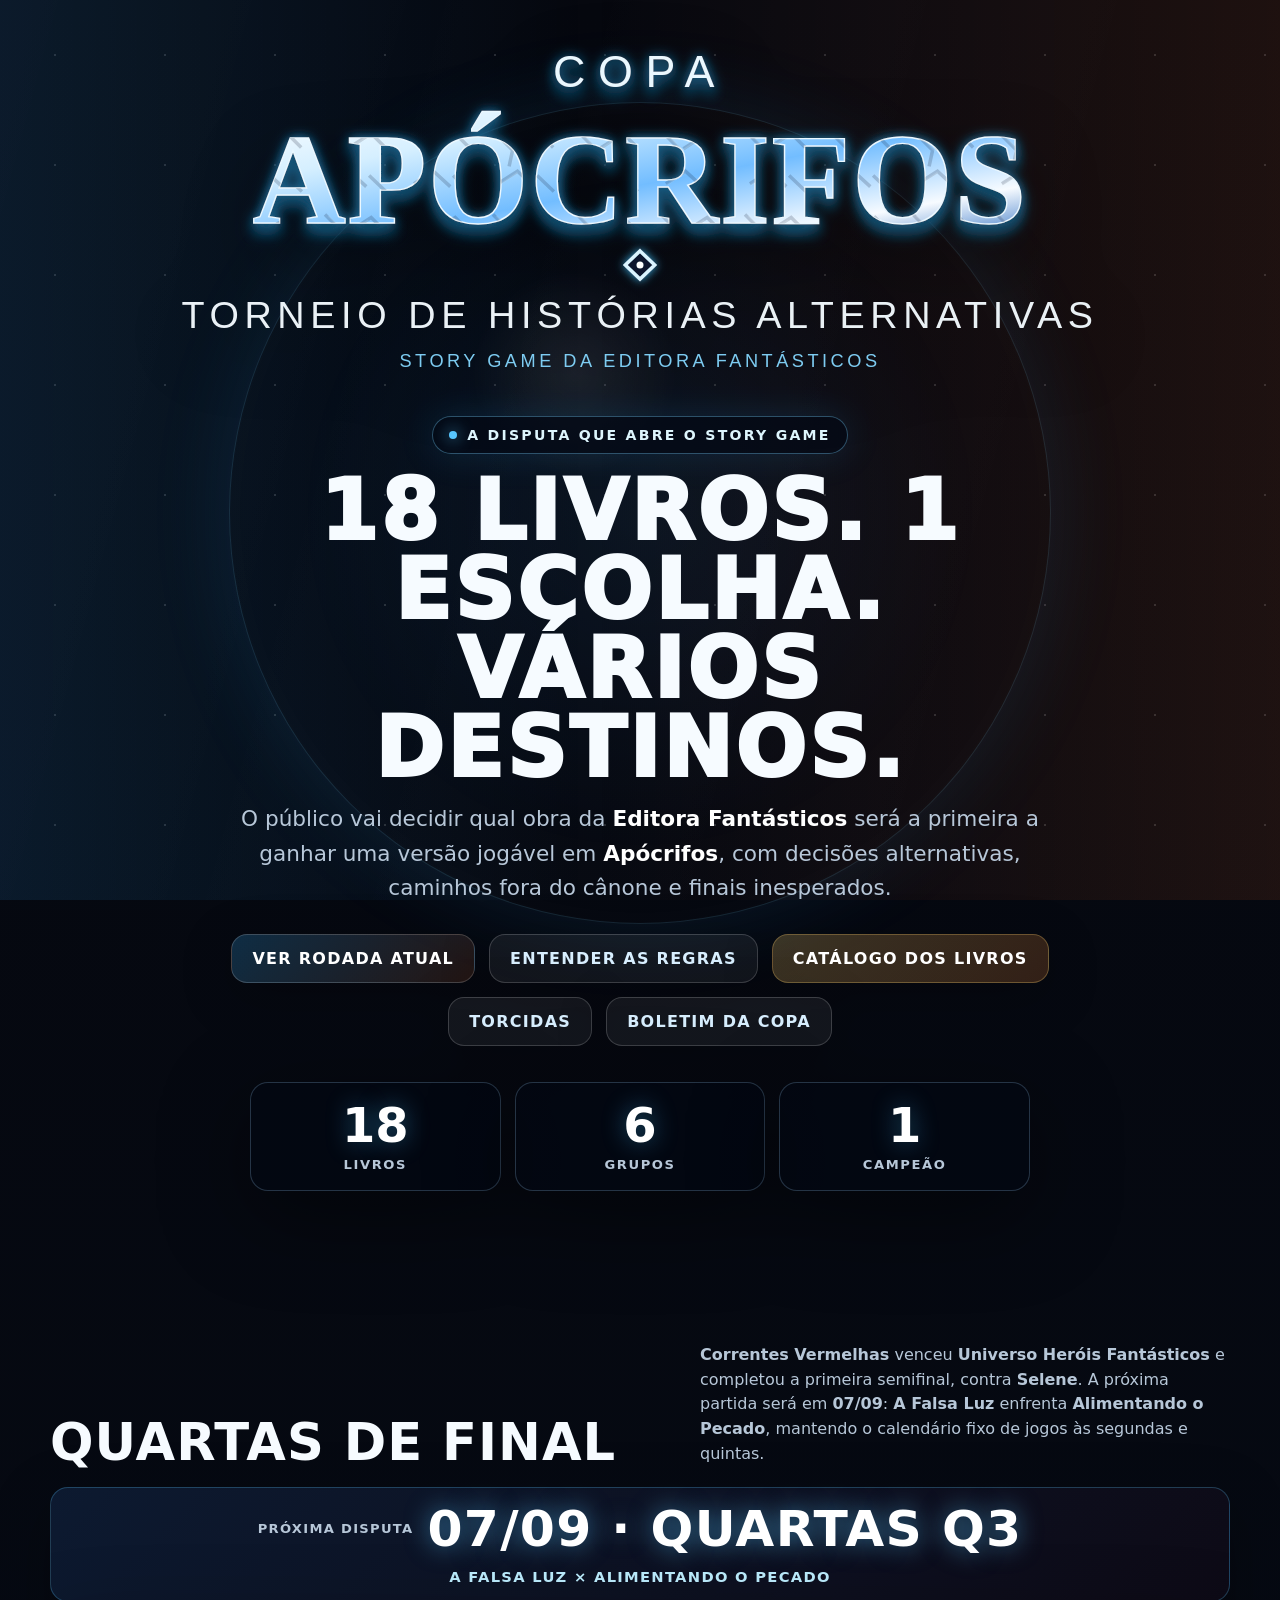
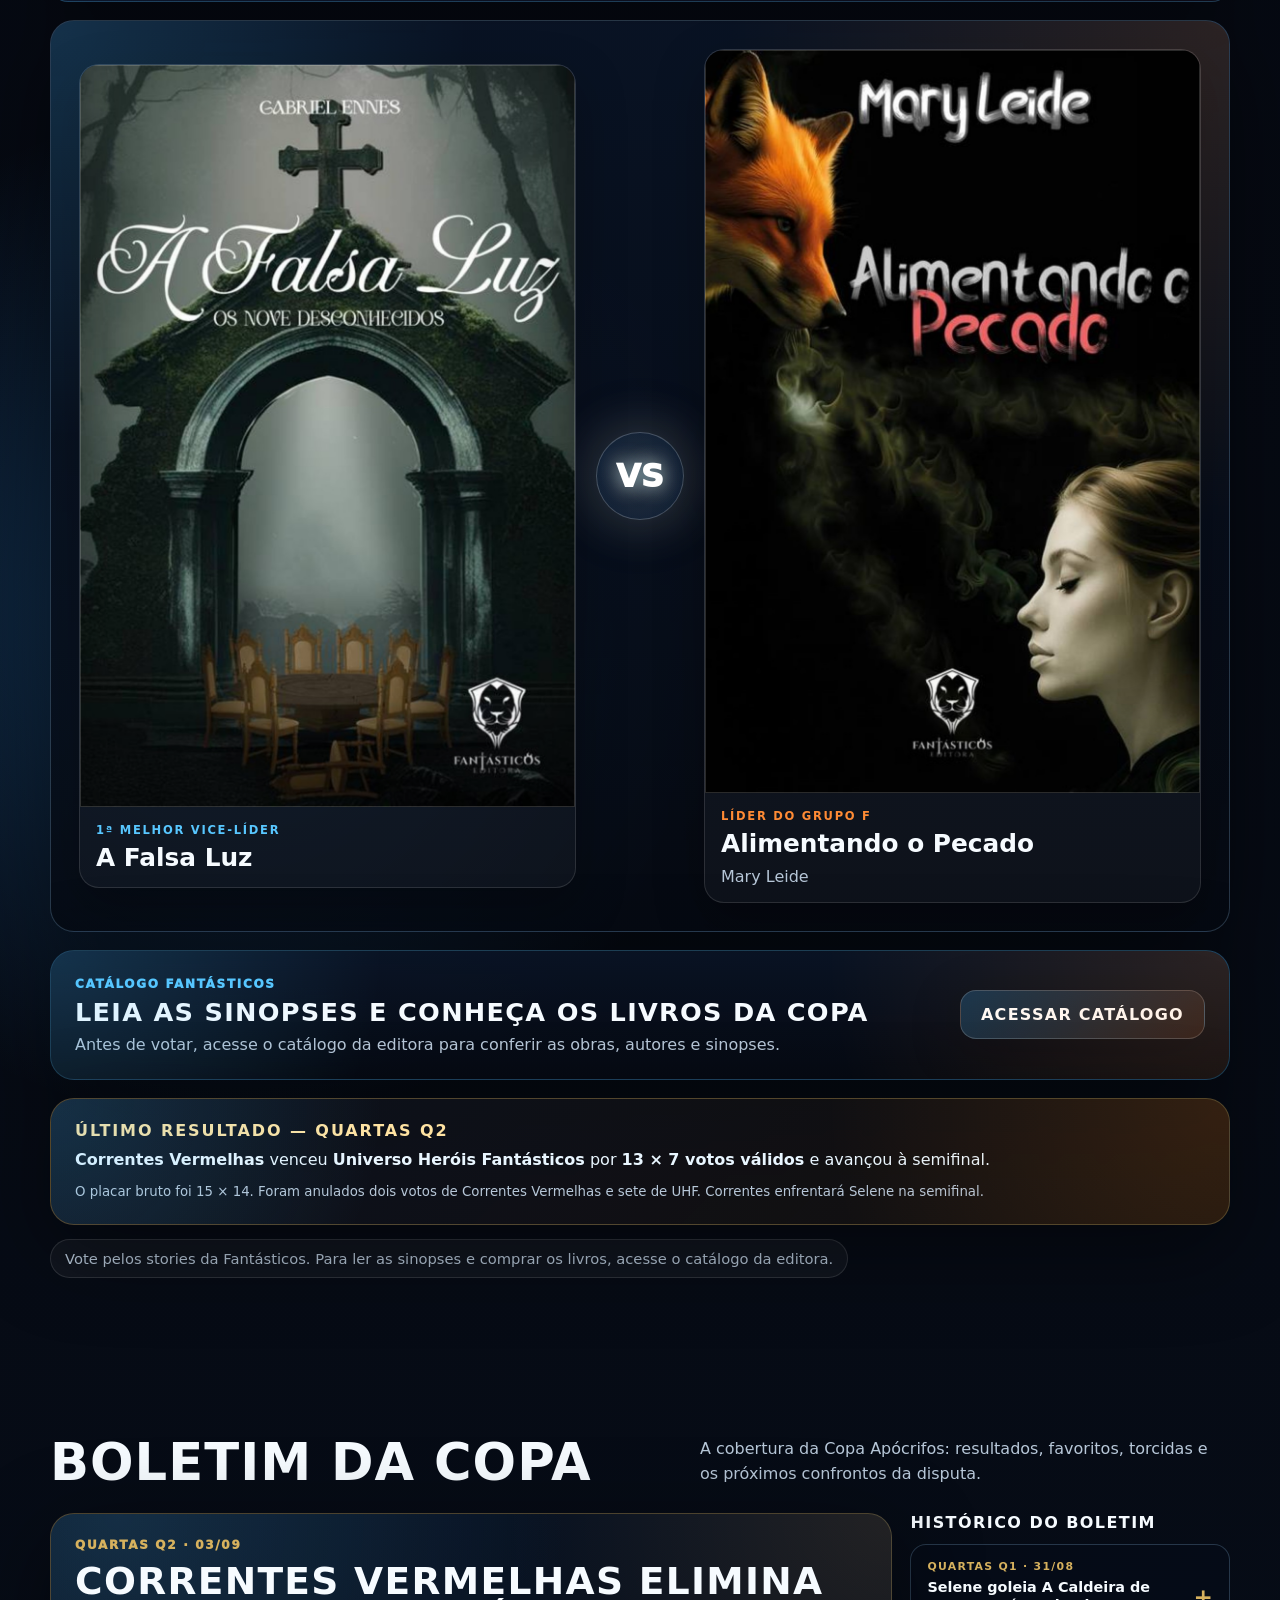
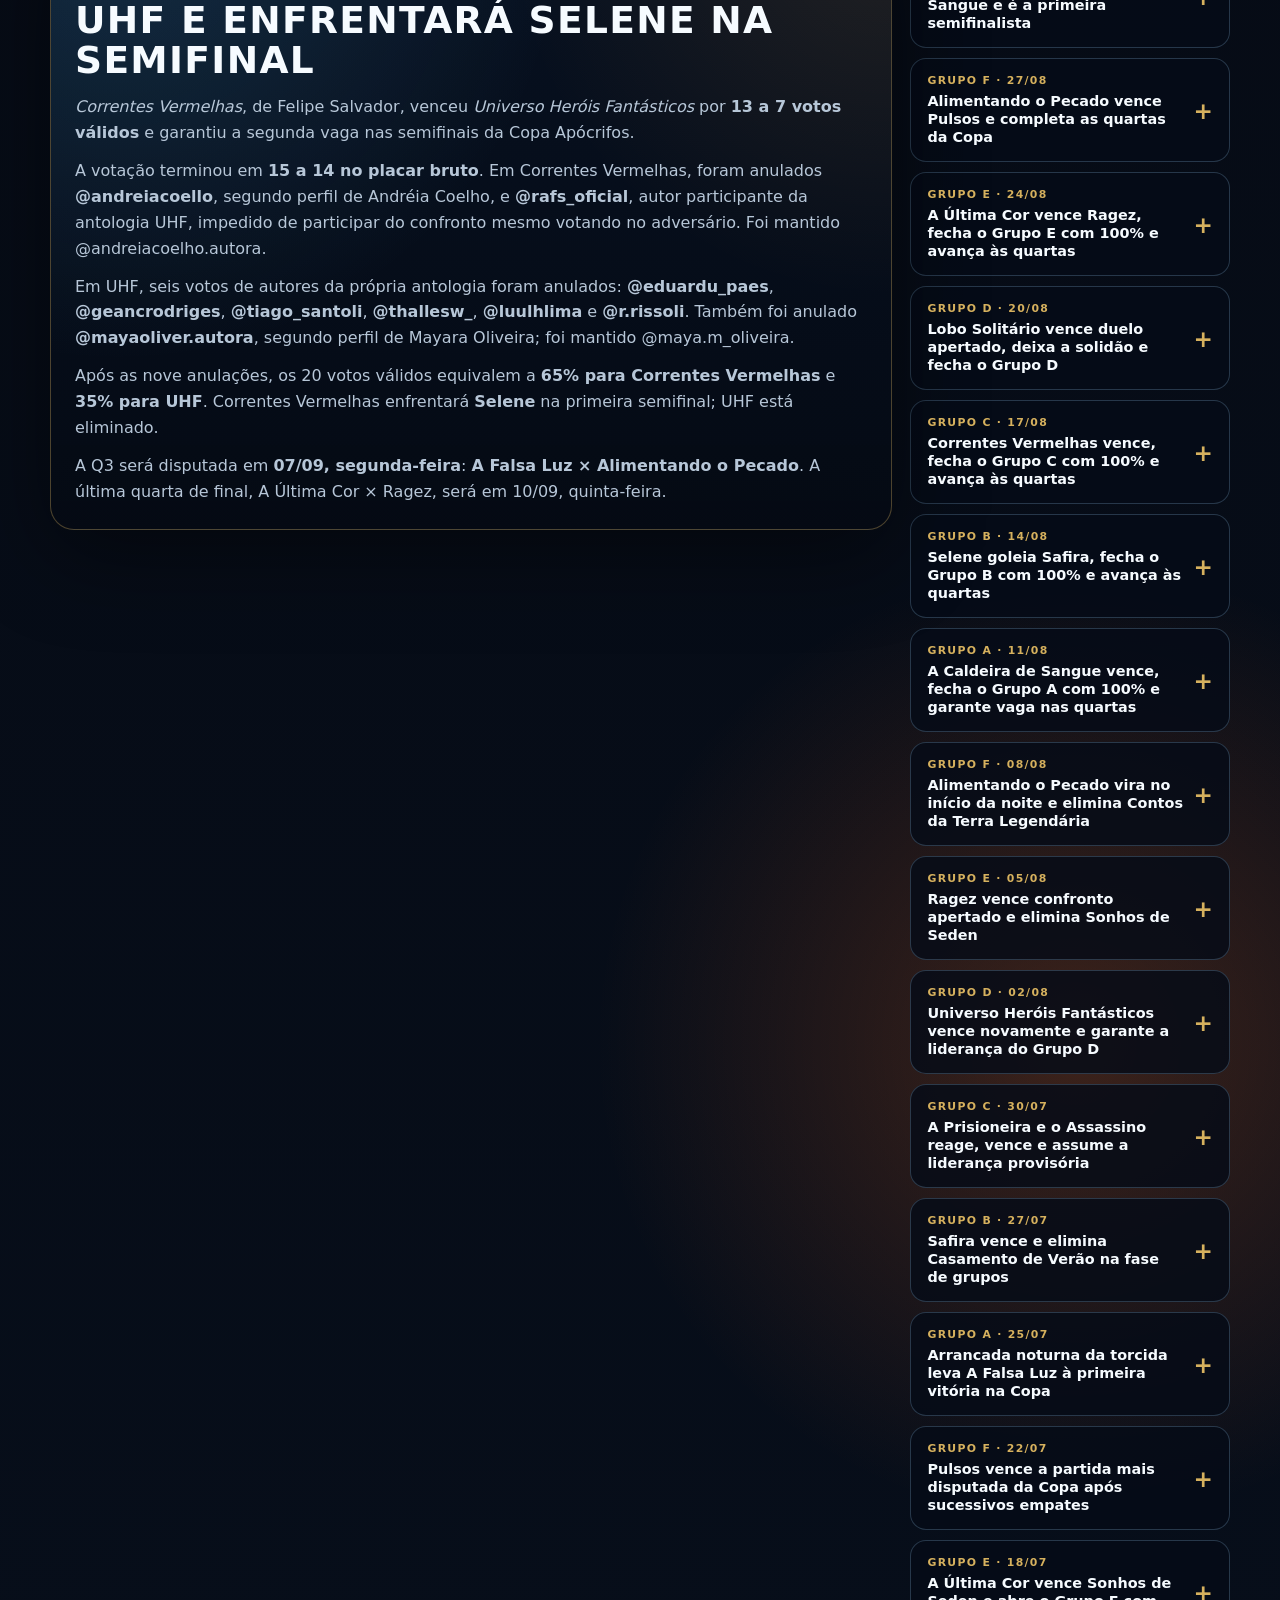
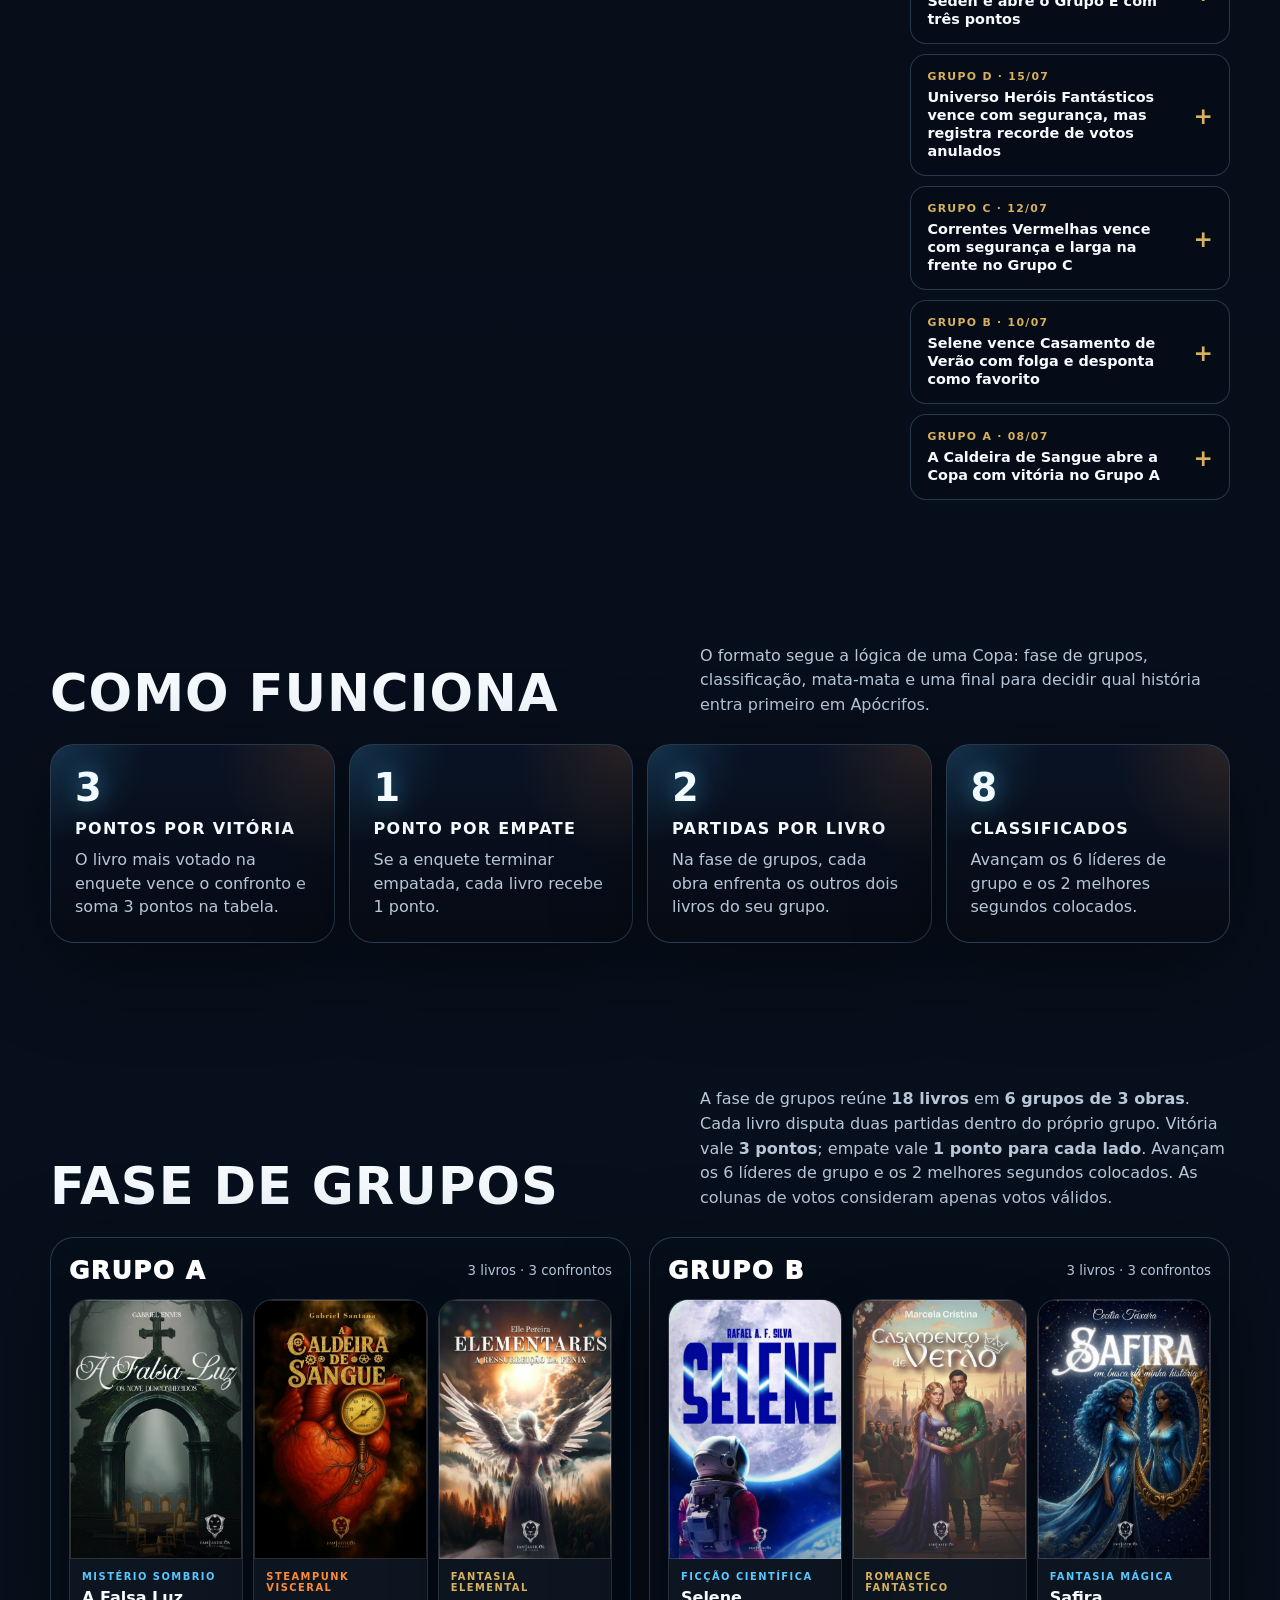
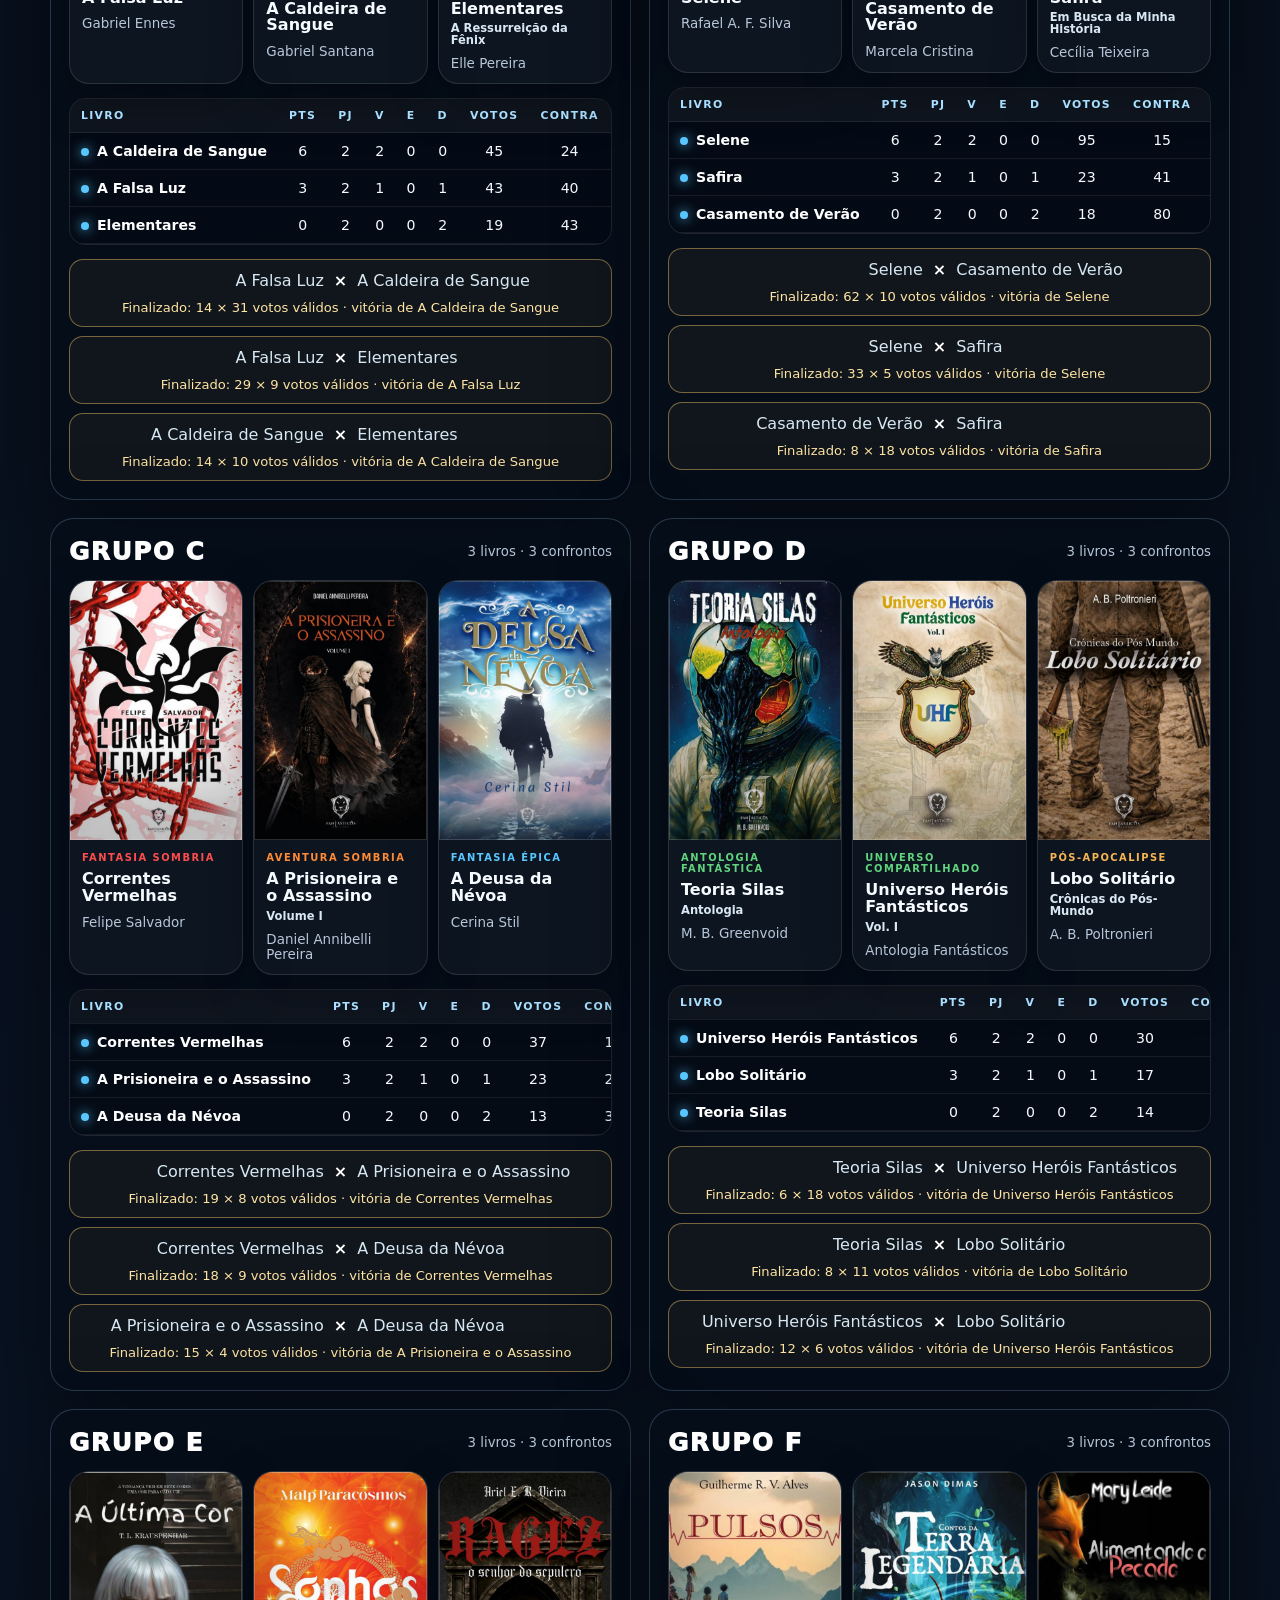
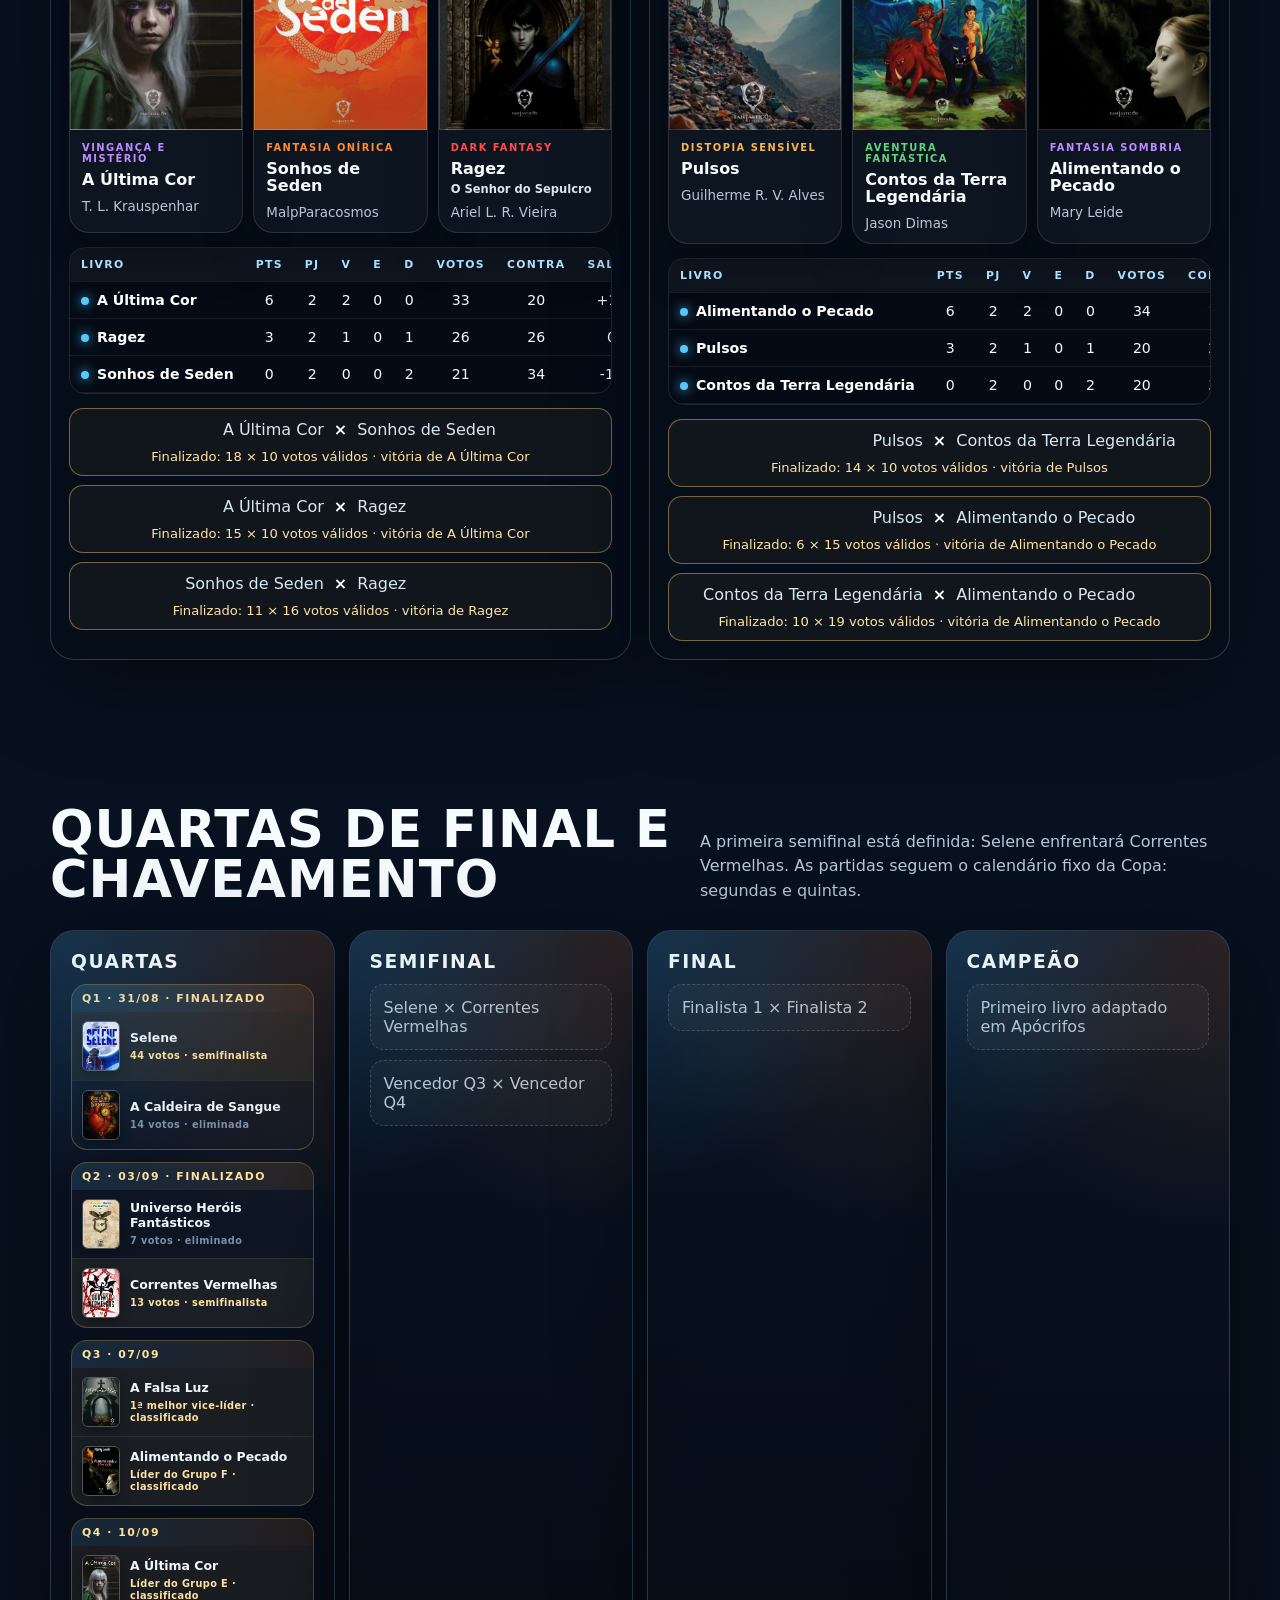
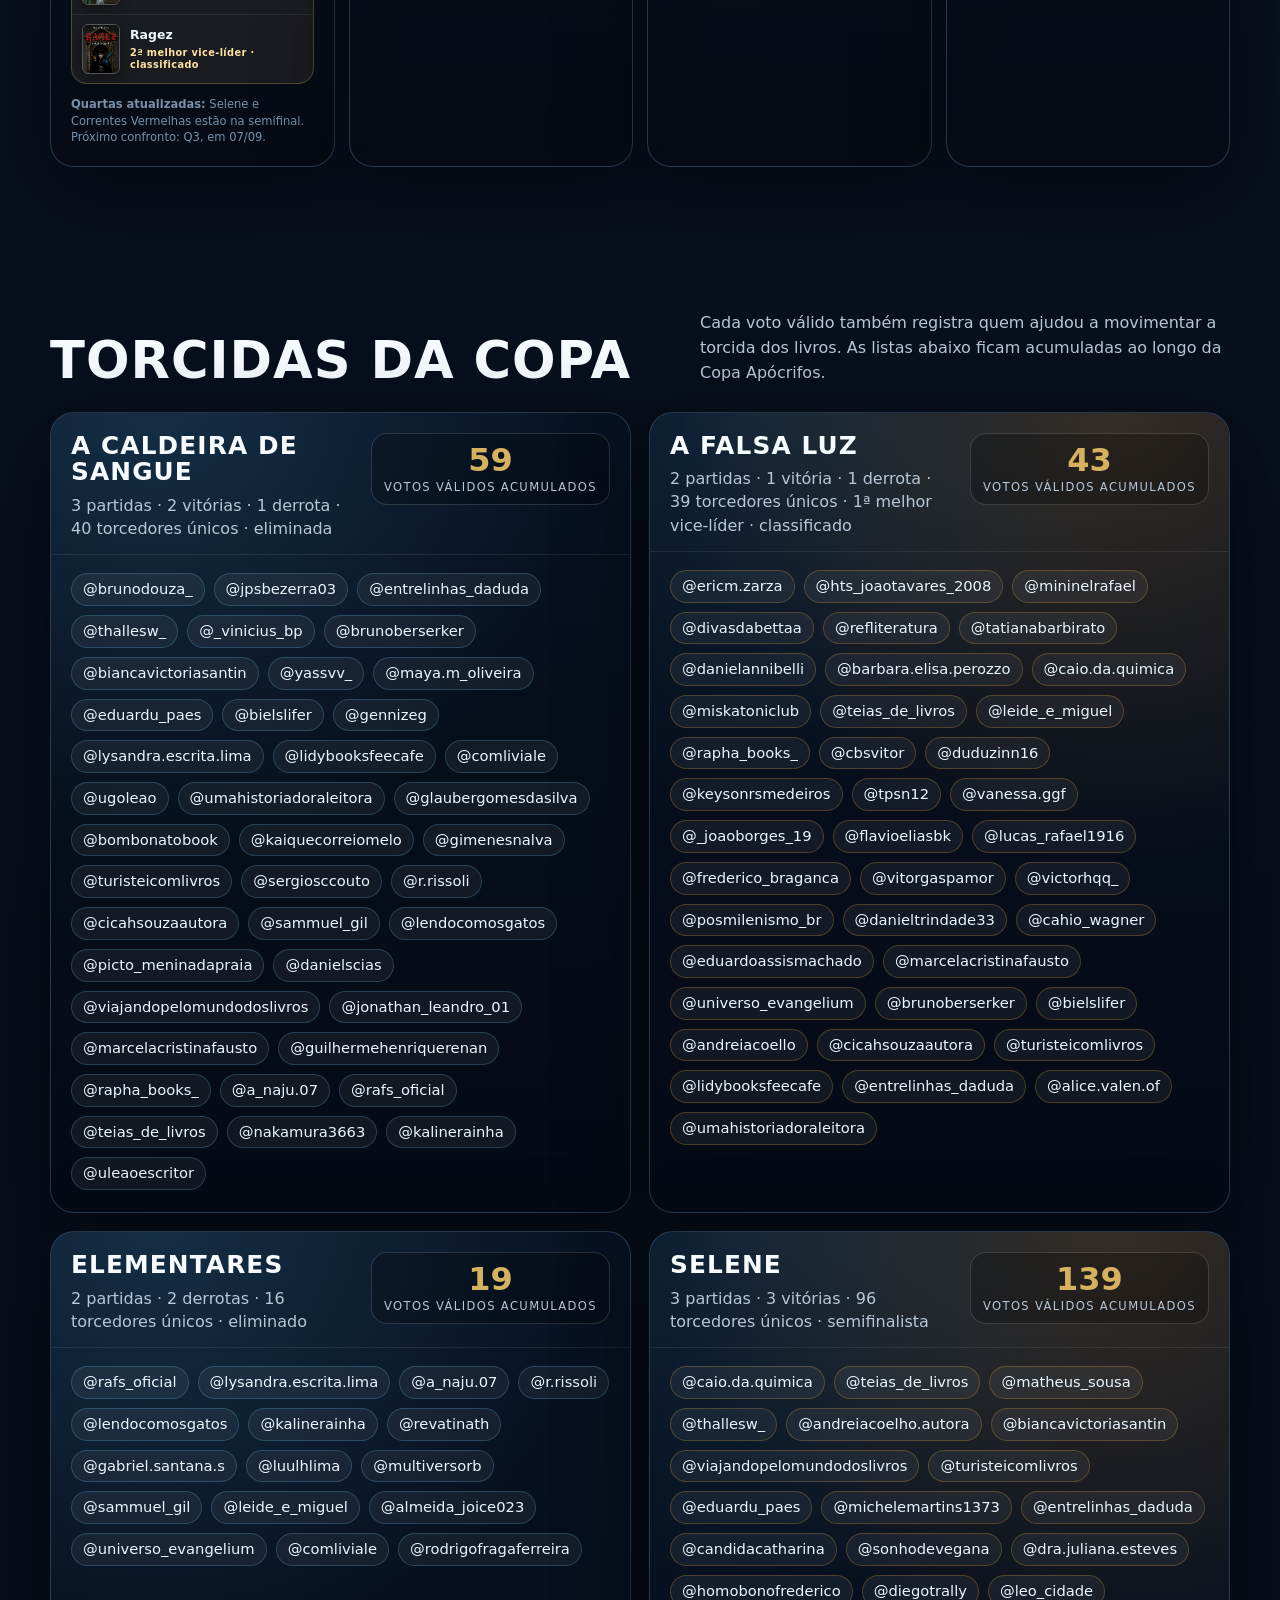
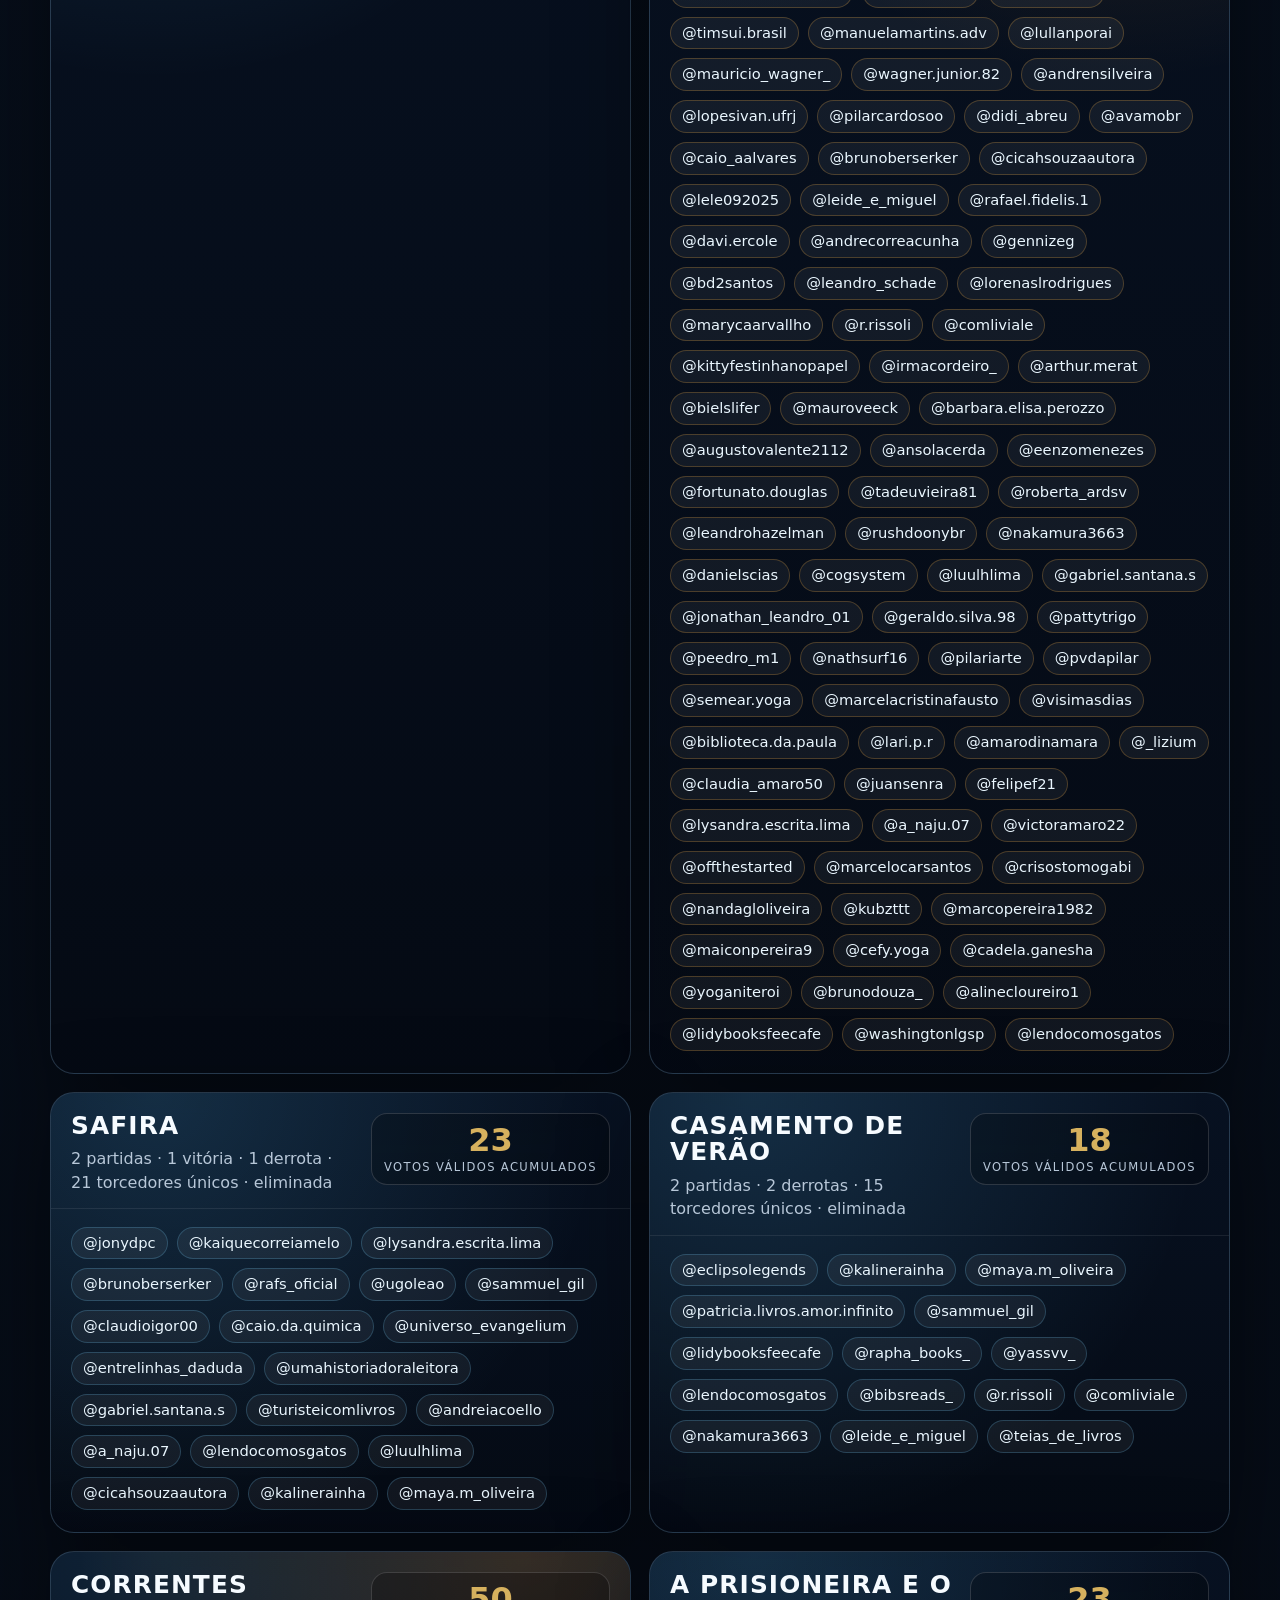
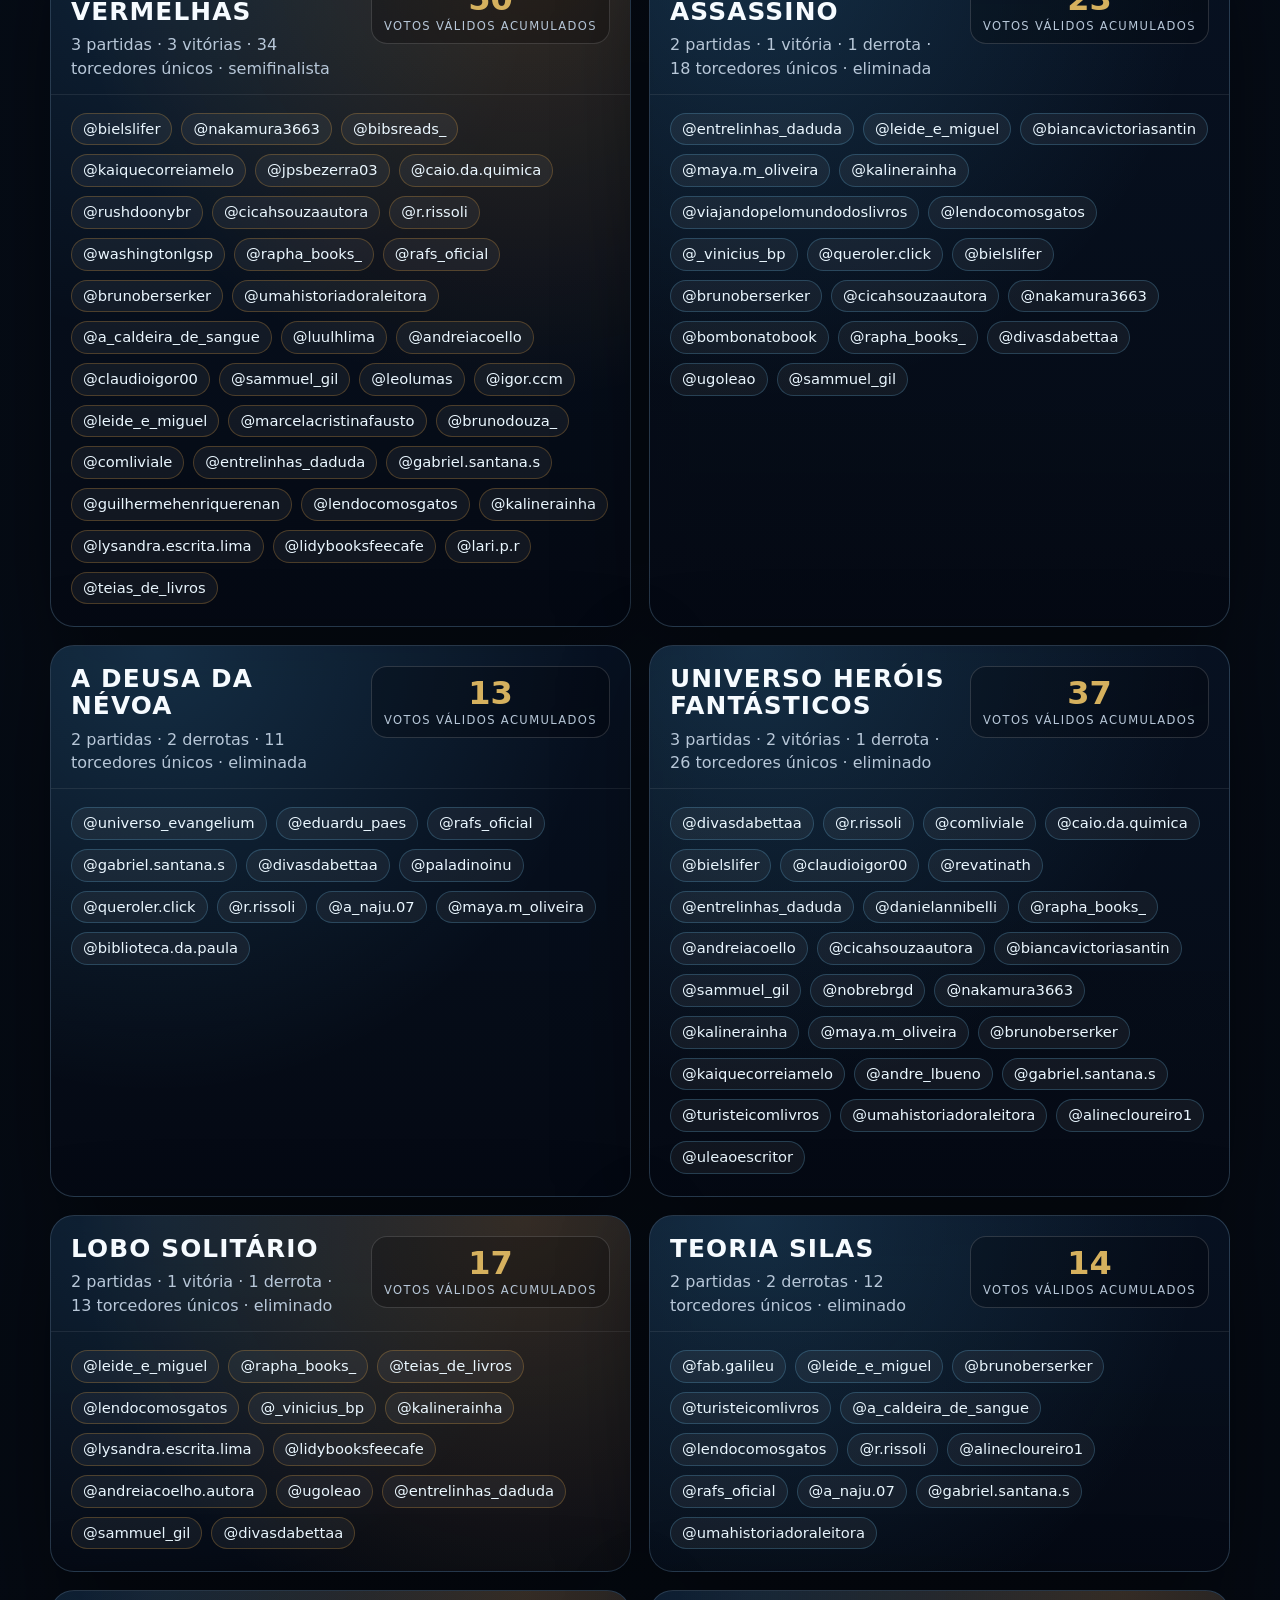
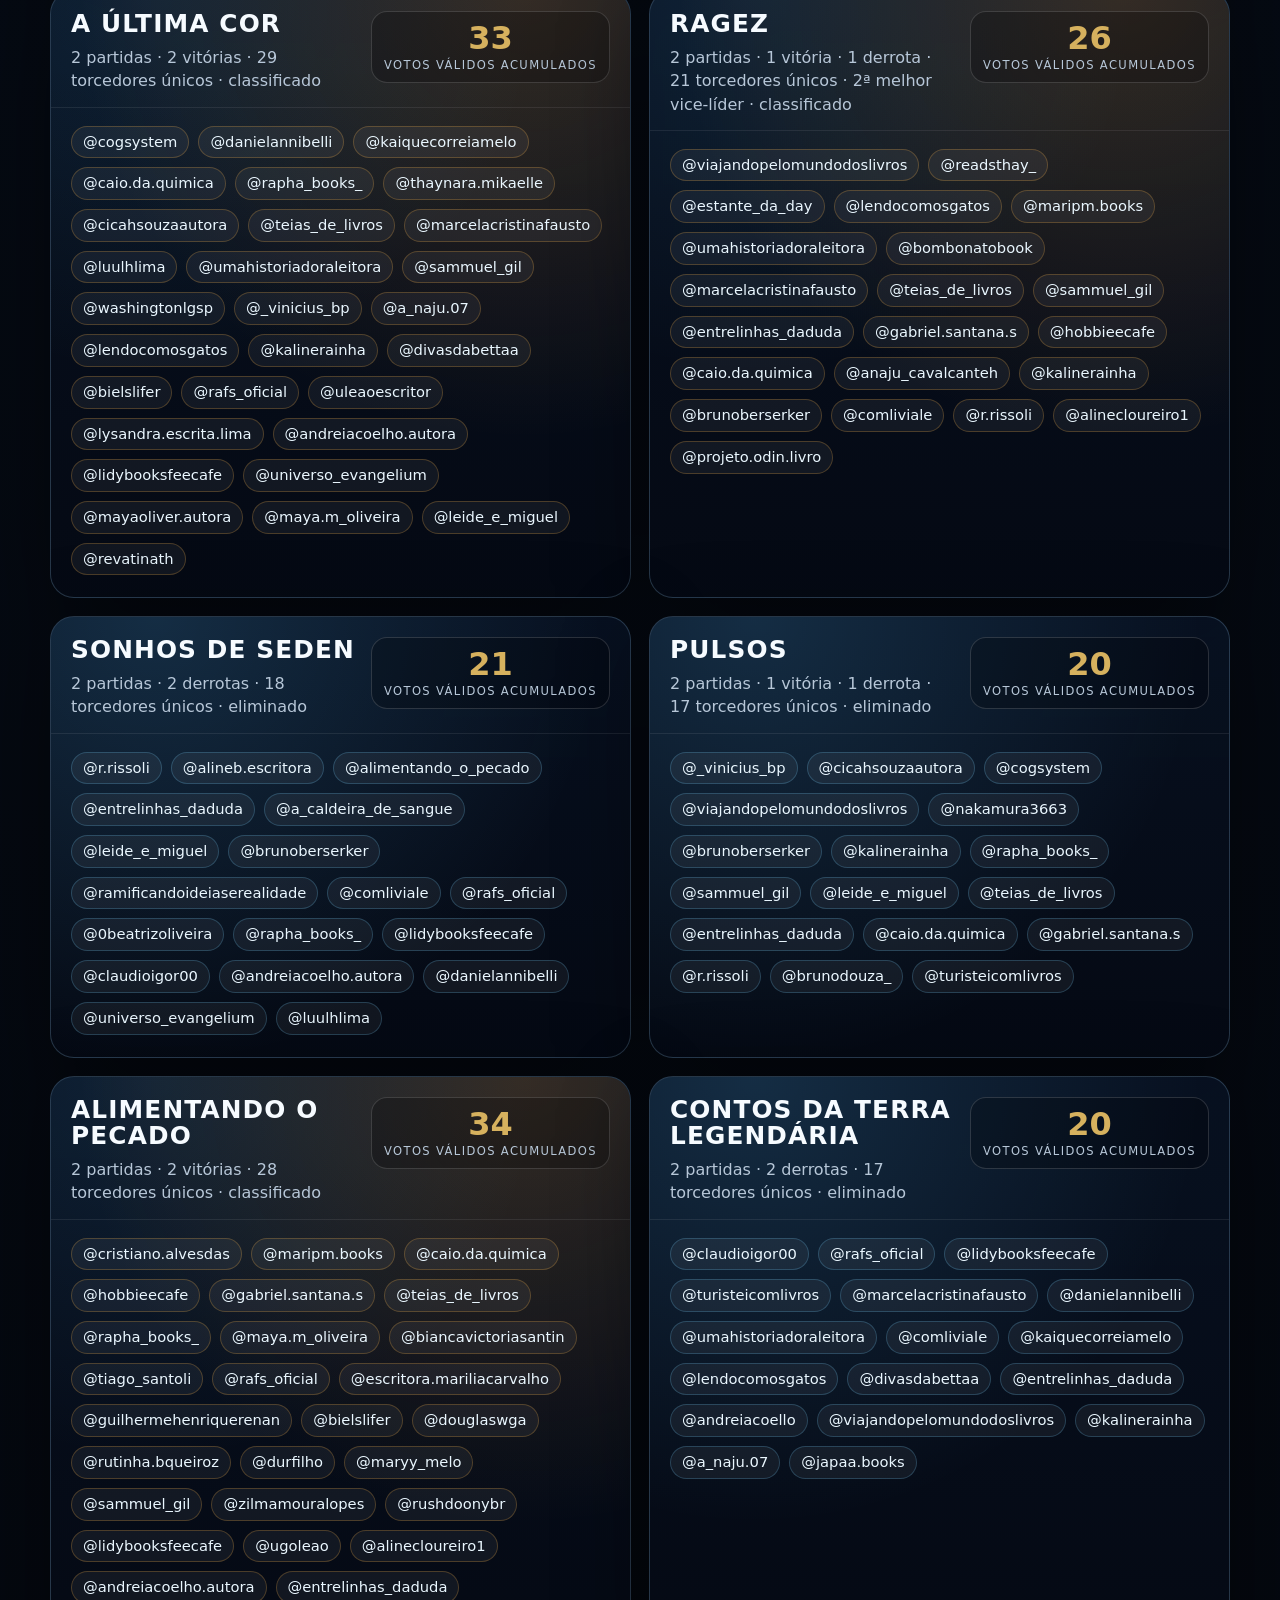
==== index.html @ c8a9e5d0 "Registra Correntes Vermelhas na semifinal" ====
<!DOCTYPE html>

<html lang="pt-BR">
<head>
<meta charset="utf-8"/>
<meta content="width=device-width, initial-scale=1" name="viewport"/>
<title>Copa Apócrifos | Editora Fantásticos</title>
<meta content="Correntes Vermelhas vence Universo Heróis Fantásticos por 13 a 7, avança à semifinal contra Selene e abre caminho para A Falsa Luz e Alimentando o Pecado." name="description"/>
<meta content="#06111f" name="theme-color"/>
<style>
    :root {
      --bg: #05080f;
      --panel: rgba(7, 15, 30, .78);
      --panel2: rgba(14, 24, 41, .88);
      --ink: #f6fbff;
      --muted: #b7c7d8;
      --soft: #7890aa;
      --blue: #58c7ff;
      --blue2: #1e6dff;
      --orange: #ff8b35;
      --gold: #d6b15e;
      --red: #ff4d4d;
      --green: #61d47e;
      --purple: #be8cff;
      --line: rgba(158, 215, 255, .22);
      --radius: 24px;
      --shadow: 0 24px 90px rgba(0, 0, 0, .45);
    }
    * { box-sizing: border-box; }
    html { scroll-behavior: smooth; }
    body {
      margin: 0;
      font-family: Inter, system-ui, -apple-system, BlinkMacSystemFont, "Segoe UI", sans-serif;
      color: var(--ink);
      background:
        radial-gradient(circle at 18% 12%, rgba(50, 161, 255, .28), transparent 32rem),
        radial-gradient(circle at 84% 23%, rgba(255, 111, 34, .22), transparent 30rem),
        radial-gradient(circle at 50% 96%, rgba(53, 93, 255, .18), transparent 26rem),
        linear-gradient(180deg, #05070e 0%, #081221 42%, #03050a 100%);
      min-height: 100vh;
      overflow-x: hidden;
    }
    body::before {
      content: "";
      position: fixed; inset: 0;
      pointer-events: none;
      background-image:
        radial-gradient(circle, rgba(255,255,255,.65) 0 1px, transparent 1.5px),
        linear-gradient(105deg, rgba(255,255,255,.045), transparent 28%, rgba(255,255,255,.03) 50%, transparent 75%);
      background-size: 110px 110px, 100% 100%;
      opacity: .22;
      mix-blend-mode: screen;
      z-index: 0;
    }
    body::after {
      content: "";
      position: fixed; inset: 0;
      pointer-events: none;
      background: linear-gradient(90deg, rgba(42,166,255,.11), transparent 46%, rgba(255,107,34,.10));
      z-index: 0;
    }
    a { color: inherit; text-decoration: none; }
    .shell { position: relative; z-index: 1; width: min(1180px, calc(100% - 32px)); margin: 0 auto; }
    .hero {
      min-height: 100vh;
      display: grid;
      place-items: center;
      padding: 34px 0 80px;
      text-align: center;
      position: relative;
    }
    .hero::before {
      content: "";
      position: absolute;
      width: min(70vw, 820px); aspect-ratio: 1;
      border-radius: 50%;
      border: 1px solid rgba(117,210,255,.25);
      box-shadow: 0 0 90px rgba(60, 180, 255, .18), inset 0 0 70px rgba(255,255,255,.04);
      opacity: .62;
      top: 8%; left: 50%; transform: translateX(-50%);
      background: radial-gradient(circle at 42% 33%, rgba(255,255,255,.12), transparent 14%), radial-gradient(circle, rgba(75,168,255,.13), transparent 60%);
    }
    .logo-img {
      width: min(980px, 98vw);
      height: auto;
      display: block;
      margin: 0 auto 14px;
      filter: drop-shadow(0 22px 38px rgba(0,0,0,.48));
    }
    .kicker {
      display: inline-flex; align-items: center; gap: 10px;
      padding: 10px 16px;
      border: 1px solid rgba(116, 208, 255, .36);
      border-radius: 999px;
      background: rgba(5, 11, 23, .72);
      color: #dff7ff;
      font-weight: 800;
      letter-spacing: .16em;
      text-transform: uppercase;
      box-shadow: 0 0 38px rgba(58, 177, 255, .14);
      font-size: clamp(.72rem, 2vw, .88rem);
    }
    .kicker i { width: 8px; height: 8px; border-radius: 50%; background: var(--blue); box-shadow: 0 0 16px var(--blue); }
    .hero-copy { max-width: 860px; margin: 18px auto 0; }
    .hero h1 {
      margin: 18px 0 14px;
      font-size: clamp(2rem, 7vw, 5.2rem);
      line-height: .95;
      text-transform: uppercase;
      letter-spacing: .035em;
      font-weight: 950;
    }
    .hero p { margin: 0 auto; color: var(--muted); font-size: clamp(1.03rem, 2vw, 1.35rem); line-height: 1.6; }
    .hero p strong { color: #fff; }
    .cta-row { display: flex; gap: 14px; justify-content: center; flex-wrap: wrap; margin-top: 28px; }
    .btn {
      border: 1px solid rgba(255,255,255,.18);
      border-radius: 16px;
      padding: 14px 20px;
      background: linear-gradient(135deg, rgba(52,176,255,.22), rgba(255,125,50,.12));
      color: #fff;
      font-weight: 900;
      text-transform: uppercase;
      letter-spacing: .08em;
      box-shadow: 0 12px 50px rgba(0,0,0,.25);
    }
    .btn.secondary { background: rgba(255,255,255,.06); color: #d8efff; }
    .hero-stats {
      display: grid;
      grid-template-columns: repeat(3, minmax(0, 1fr));
      gap: 14px;
      margin: 36px auto 0;
      max-width: 780px;
    }
    .stat {
      border: 1px solid var(--line);
      background: rgba(2, 8, 18, .62);
      border-radius: 18px;
      padding: 18px 12px;
      box-shadow: var(--shadow);
    }
    .stat strong { display:block; font-size: clamp(2rem, 5vw, 3rem); line-height: 1; color: #fff; text-shadow: 0 0 24px rgba(68, 196, 255, .4); }
    .stat span { display:block; margin-top: 8px; color: var(--muted); font-size: .82rem; letter-spacing: .12em; text-transform: uppercase; font-weight: 800; }
    section { padding: 72px 0; }
    .section-title {
      display:flex; align-items: end; justify-content: space-between; gap: 24px;
      margin-bottom: 26px;
    }
    .section-title h2 {
      margin: 0;
      font-size: clamp(1.9rem, 4vw, 3.6rem);
      letter-spacing: .02em;
      line-height: .98;
      text-transform: uppercase;
    }
    .section-title p { margin: 0; color: var(--muted); max-width: 530px; line-height: 1.55; }
    .panel {
      border: 1px solid var(--line);
      background: linear-gradient(180deg, rgba(10,20,38,.88), rgba(6,10,18,.78));
      border-radius: var(--radius);
      box-shadow: var(--shadow);
      overflow: hidden;
      position: relative;
    }
    .panel::before {
      content:""; position:absolute; inset:0; pointer-events:none;
      background: radial-gradient(circle at 0 0, rgba(73,193,255,.18), transparent 28%), radial-gradient(circle at 100% 0, rgba(255,138,42,.14), transparent 34%);
    }
    .rules-grid { display: grid; grid-template-columns: repeat(4, minmax(0, 1fr)); gap: 14px; }
    .rule { padding: 24px; min-height: 170px; position: relative; overflow: hidden; }
    .rule strong { display:block; font-size: 2.4rem; color: #fff; line-height: 1; margin-bottom: 12px; text-shadow: 0 0 22px rgba(84,202,255,.45); }
    .rule h3 { margin: 0 0 10px; text-transform: uppercase; letter-spacing: .08em; font-size: 1rem; }
    .rule p { margin: 0; color: var(--muted); line-height: 1.45; }
    .featured-match {
      display: grid;
      grid-template-columns: 1fr auto 1fr;
      gap: 20px;
      align-items: center;
      padding: 28px;
    }
    .versus {
      display:grid; place-items:center;
      width: 88px; height: 88px; border-radius: 50%;
      border: 1px solid rgba(255,255,255,.22);
      background: radial-gradient(circle, rgba(255,255,255,.14), rgba(27,75,130,.25));
      font-size: 2rem;
      font-weight: 950;
      color: white;
      text-shadow: 0 0 20px rgba(86,202,255,.9), 0 0 18px rgba(255,116,40,.65);
      box-shadow: 0 0 60px rgba(86,202,255,.22), 0 0 60px rgba(255,116,40,.18);
    }
    .book-card {
      border: 1px solid rgba(255,255,255,.12);
      background: rgba(255,255,255,.035);
      border-radius: 20px;
      overflow: hidden;
      box-shadow: 0 18px 50px rgba(0,0,0,.28);
    }
    .cover-wrap {
      position: relative;
      background: #020611;
      aspect-ratio: 2/3;
      overflow: hidden;
    }
    .cover-wrap img { width: 100%; height: 100%; object-fit: cover; display:block; transition: transform .35s ease; }
    .book-card:hover .cover-wrap img { transform: scale(1.04); }
    .cover-wrap::after {
      content:""; position:absolute; inset:0;
      box-shadow: inset 0 0 0 1px rgba(255,255,255,.16), inset 0 -60px 60px rgba(0,0,0,.25);
      pointer-events:none;
    }
    .book-meta { padding: 16px; }
    .book-tag {
      margin:0 0 8px;
      font-size:.72rem; text-transform:uppercase; letter-spacing:.15em; font-weight:900;
      color: var(--blue);
    }
    [data-accent="orange"] .book-tag { color: var(--orange); }
    [data-accent="red"] .book-tag { color: var(--red); }
    [data-accent="green"] .book-tag { color: var(--green); }
    [data-accent="gold"] .book-tag { color: var(--gold); }
    [data-accent="purple"] .book-tag { color: var(--purple); }
    [data-accent="amber"] .book-tag { color: #f6b652; }
    .book-meta h3 { margin:0; font-size: clamp(1.1rem, 2vw, 1.55rem); line-height:1.05; }
    .book-meta h3 span { display:block; font-size:.72em; color:#d9e8f4; margin-top:5px; font-weight: 700; }
    .author { margin: 10px 0 0; color: var(--muted); }
    .compact .book-meta { padding: 12px; }
    .compact .book-meta h3 { font-size: 1rem; }
    .compact .book-tag { font-size: .62rem; }
    .compact .author { font-size: .84rem; }
    .groups-grid { display: grid; grid-template-columns: repeat(2, minmax(0, 1fr)); gap: 18px; }
    .group-card {
      border: 1px solid var(--line);
      background: rgba(6,13,25,.78);
      border-radius: 24px;
      padding: 18px;
      box-shadow: var(--shadow);
    }
    .group-head { display:flex; justify-content:space-between; align-items:center; gap:12px; margin-bottom: 14px; }
    .group-head span {
      font-size: 1.55rem;
      font-weight: 950;
      text-transform: uppercase;
      letter-spacing: .06em;
      color: #fff;
    }
    .group-head small { color: var(--muted); }
    .group-books { display:grid; grid-template-columns: repeat(3, minmax(0,1fr)); gap: 10px; }
    .table-wrap { overflow-x:auto; margin-top: 14px; border-radius: 16px; border: 1px solid rgba(255,255,255,.10); }
    table { width: 100%; border-collapse: collapse; min-width: 560px; background: rgba(0,0,0,.18); }
    th, td { padding: 10px 11px; border-bottom: 1px solid rgba(255,255,255,.075); font-size: .88rem; text-align:center; }
    th { color: #a8dfff; text-transform: uppercase; letter-spacing:.12em; font-size:.68rem; background: rgba(255,255,255,.045); }
    td.club, th:first-child { text-align:left; }
    .club { font-weight: 800; color: #fff; white-space: nowrap; }
    .dot { display:inline-block; width:8px; height:8px; border-radius:50%; background:var(--blue); box-shadow:0 0 12px var(--blue); margin-right:8px; vertical-align:middle; }
    .match-list { list-style:none; margin: 14px 0 0; padding: 0; display:grid; gap: 9px; }
    .match-item {
      display:grid; grid-template-columns: 1fr auto 1fr; gap:10px; align-items:center;
      padding: 11px 12px;
      border:1px solid rgba(255,255,255,.09);
      border-radius: 14px;
      background: rgba(255,255,255,.035);
      color: #d7e8f4;
    }
    .match-item span:first-child { text-align:right; }
    .match-item strong { color:#fff; }
    .match-item em { grid-column: 1 / -1; text-align:center; color:var(--soft); font-style:normal; font-size:.82rem; }
    .match-item.current { border-color: rgba(102,211,255,.5); box-shadow: 0 0 25px rgba(64,186,255,.12); }
    .match-item.current em { color:#aeeaff; }
    .books-grid { display:grid; grid-template-columns: repeat(6, minmax(0, 1fr)); gap: 14px; }
    .criteria { display:grid; grid-template-columns: 1fr 1fr; gap:18px; }
    .criteria .panel { padding: 26px; }
    .criteria h3 { margin:0 0 14px; font-size:1.5rem; text-transform:uppercase; }
    .criteria ol, .criteria ul { margin:0; padding-left: 1.25rem; color:var(--muted); line-height: 1.8; }
    .criteria strong { color:#fff; }
    .bracket { display:grid; grid-template-columns: repeat(4, minmax(0,1fr)); gap:14px; }
    .round { padding:20px; }
    .round h3 { margin:0 0 12px; text-transform:uppercase; letter-spacing:.08em; color:#fff; }
    .slot { border:1px dashed rgba(255,255,255,.18); border-radius: 14px; padding:13px; color:var(--muted); margin-bottom:10px; background:rgba(255,255,255,.035); }
    .qualified-label {
      margin: 0 0 10px;
      color: var(--gold);
      font-size: .72rem;
      font-weight: 950;
      letter-spacing: .12em;
      text-transform: uppercase;
    }
    .qualified-list { display:grid; gap:10px; margin-bottom:16px; }
    .qualified-entry {
      display:flex;
      align-items:center;
      gap:11px;
      min-width:0;
      padding:9px 11px;
      border:1px solid rgba(214,177,94,.42);
      border-radius:14px;
      background:linear-gradient(135deg, rgba(214,177,94,.12), rgba(88,199,255,.07));
      color:#fff;
      box-shadow:0 10px 28px rgba(0,0,0,.2);
    }
    .qualified-cover {
      width:42px;
      height:56px;
      flex:0 0 42px;
      object-fit:cover;
      object-position:center;
      border-radius:7px;
      border:1px solid rgba(255,255,255,.28);
      box-shadow:0 5px 14px rgba(0,0,0,.38);
    }
    .qualified-entry span {
      min-width:0;
      font-size:.82rem;
      font-weight:900;
      line-height:1.18;
    }
    .qualified-entry small {
      display:block;
      margin-top:4px;
      color:#ffe2a0;
      font-size:.65rem;
      font-weight:900;
      letter-spacing:.08em;
      text-transform:uppercase;
    }
    .quarter-finals { display:grid; gap:12px; }
    .quarter-match {
      border:1px solid rgba(214,177,94,.35);
      border-radius:16px;
      overflow:hidden;
      background:rgba(255,255,255,.025);
    }
    .quarter-match h4 {
      margin:0;
      padding:7px 10px;
      background:linear-gradient(90deg, rgba(88,199,255,.12), rgba(255,139,53,.1));
      color:#ffe2a0;
      font-size:.68rem;
      letter-spacing:.14em;
      text-transform:uppercase;
    }
    .bracket-team {
      display:flex;
      align-items:center;
      gap:10px;
      min-width:0;
      padding:9px 10px;
      color:#eef8ff;
    }
    .bracket-team + .bracket-team { border-top:1px solid rgba(255,255,255,.08); }
    .bracket-team.confirmed { background:rgba(214,177,94,.065); }
    .bracket-cover {
      width:38px;
      height:50px;
      flex:0 0 38px;
      object-fit:cover;
      object-position:center;
      border-radius:6px;
      border:1px solid rgba(255,255,255,.25);
      box-shadow:0 4px 12px rgba(0,0,0,.35);
    }
    .bracket-placeholder {
      width:38px;
      height:50px;
      flex:0 0 38px;
      display:grid;
      place-items:center;
      border-radius:6px;
      border:1px dashed rgba(255,255,255,.24);
      color:var(--soft);
      font-weight:950;
      background:rgba(255,255,255,.03);
    }
    .bracket-team span {
      min-width:0;
      font-size:.78rem;
      font-weight:900;
      line-height:1.2;
    }
    .bracket-team small {
      display:block;
      margin-top:4px;
      color:var(--soft);
      font-size:.61rem;
      font-weight:800;
      letter-spacing:.04em;
    }
    .bracket-team.confirmed small { color:#ffe2a0; }
    .bracket-note { margin:12px 0 0; color:var(--soft); font-size:.72rem; line-height:1.45; }
    .footer { padding: 54px 0 70px; text-align:center; color:var(--soft); }
    .footer strong { color:#fff; }
    .note {
      display:inline-block;
      margin-top: 14px;
      padding: 10px 14px;
      border-radius: 999px;
      border:1px solid rgba(255,255,255,.12);
      background: rgba(255,255,255,.045);
      color: var(--muted);
      font-size:.92rem;
    }
    @media (max-width: 980px) {
      .rules-grid { grid-template-columns: repeat(2, minmax(0, 1fr)); }
      .groups-grid { grid-template-columns: 1fr; }
      .books-grid { grid-template-columns: repeat(3, minmax(0, 1fr)); }
      .featured-match { grid-template-columns: 1fr; }
      .versus { margin: -4px auto; }
      .criteria, .bracket { grid-template-columns: 1fr; }
      .section-title { display:block; }
      .section-title p { margin-top: 12px; }
    }
    @media (max-width: 640px) {
      .shell { width: min(100% - 22px, 1180px); }
      .hero { min-height: auto; padding-top: 28px; }
      .logo-img { width: 112vw; margin-left: -6vw; }
      .hero-stats { grid-template-columns: 1fr; }
      section { padding: 50px 0; }
      .rules-grid { grid-template-columns: 1fr; }
      .group-books { grid-template-columns: 1fr 1fr 1fr; gap: 7px; }
      .compact .book-meta { padding: 9px; }
      .compact .book-meta h3 { font-size: .82rem; }
      .compact .author, .compact .book-tag { display:none; }
      .books-grid { grid-template-columns: repeat(2, minmax(0, 1fr)); }
      .featured-match { padding: 16px; }
      .match-item { grid-template-columns: 1fr auto 1fr; font-size:.85rem; }
      .cta-row { align-items: stretch; }
      .btn { width: 100%; }
    }
    @media print {
      body { background: #fff; color: #111; }
      body::before, body::after, .hero::before { display:none; }
      .panel, .group-card, .book-card { box-shadow:none; background:#fff; color:#111; }
      .book-meta h3, .group-head span, .hero h1, .criteria h3, .round h3 { color:#111; }
    }
  

    /* Ajustes de atualização e responsividade */
    .result-summary {
      margin-top: 18px;
      padding: 22px 24px;
      border-color: rgba(214, 177, 94, .34);
      background: linear-gradient(135deg, rgba(12, 18, 32, .88), rgba(24, 17, 10, .78));
    }
    .result-summary h3 {
      margin: 0 0 8px;
      text-transform: uppercase;
      letter-spacing: .12em;
      color: #ffe3a2;
      font-size: 1rem;
    }
    .result-summary p { margin: 0; color: #e9f6ff; line-height: 1.55; }
    .result-summary small { display:block; margin-top: 10px; color: var(--muted); line-height: 1.45; }
    .match-item.completed { border-color: rgba(214,177,94,.52); background: rgba(214,177,94,.055); }
    .match-item.completed em { color: #ffe4a3; }
    td.sv { font-weight: 900; }
    .catalog-btn {
      background: linear-gradient(135deg, rgba(214,177,94,.26), rgba(255,139,53,.18));
      border-color: rgba(214,177,94,.35);
    }
    .date-strip {
      display: flex;
      align-items: center;
      justify-content: center;
      gap: 14px;
      flex-wrap: wrap;
      margin: -6px 0 18px;
      padding: 16px 20px;
      border: 1px solid rgba(88,199,255,.26);
      border-radius: 18px;
      background: linear-gradient(135deg, rgba(15, 31, 58, .76), rgba(18, 12, 25, .68));
      box-shadow: 0 18px 60px rgba(0,0,0,.28);
      text-align: center;
      text-transform: uppercase;
      letter-spacing: .08em;
    }
    .date-strip span {
      color: var(--muted);
      font-weight: 900;
      font-size: .82rem;
    }
    .date-strip strong {
      color: #fff;
      font-size: clamp(1.8rem, 4vw, 3.15rem);
      line-height: 1;
      text-shadow: 0 0 24px rgba(88,199,255,.55);
    }
    .date-strip em {
      color: #bdeeff;
      font-style: normal;
      font-weight: 900;
      font-size: .92rem;
    }
    .catalog-cta {
      display: flex;
      align-items: center;
      justify-content: space-between;
      gap: 18px;
      margin-top: 18px;
      padding: 22px 24px;
      border-color: rgba(88,199,255,.28);
    }
    .catalog-cta span {
      display: inline-block;
      margin-bottom: 6px;
      color: var(--blue);
      font-weight: 950;
      letter-spacing: .14em;
      text-transform: uppercase;
      font-size: .75rem;
    }
    .catalog-cta h3 {
      margin: 0 0 6px;
      text-transform: uppercase;
      letter-spacing: .05em;
      font-size: clamp(1.15rem, 2.5vw, 1.6rem);
    }
    .catalog-cta p {
      margin: 0;
      color: var(--muted);
      line-height: 1.5;
    }
    .catalog-cta .btn { flex: 0 0 auto; margin-top: 0; }

    @media (max-width: 820px) {
      body { overflow-x: hidden; }
      .shell { width: min(100% - 24px, 1180px); }
      .hero { min-height: auto; padding: 26px 0 54px; }
      .logo-img { width: 100%; max-width: 760px; margin: 0 auto 14px; }
      .hero-copy { max-width: 100%; }
      .hero h1 { font-size: clamp(2rem, 9vw, 3.25rem); }
      .hero p, .section-title p { font-size: 1rem; }
      .featured-match { grid-template-columns: 1fr; gap: 14px; padding: 16px; }
      .featured-match .book-card { width: min(100%, 420px); margin: 0 auto; }
      .versus { width: 74px; height: 74px; font-size: 1.6rem; margin: -2px auto; }
      .result-summary { padding: 18px; }
      .groups-grid { grid-template-columns: 1fr; gap: 16px; }
      .group-card { padding: 14px; border-radius: 18px; }
      .group-head { align-items:flex-start; flex-direction: column; gap: 4px; }
      .group-head span { font-size: 1.35rem; }
      .group-books { grid-template-columns: 1fr; }
      .book-card.compact { display: grid; grid-template-columns: 72px 1fr; align-items: stretch; }
      .book-card.compact .cover-wrap { aspect-ratio: auto; min-height: 108px; }
      .book-card.compact .cover-wrap img { object-fit: cover; }
      .compact .book-meta { padding: 12px; }
      .compact .book-meta h3 { font-size: 1rem; }
      .compact .author, .compact .book-tag { display: block; }
      .compact .book-tag { font-size: .58rem; }
      .compact .author { font-size: .8rem; margin-top: 6px; }
      .table-wrap { margin-left: -2px; margin-right: -2px; -webkit-overflow-scrolling: touch; }
      table { min-width: 660px; }
      th, td { padding: 9px 10px; }
      .match-item { grid-template-columns: 1fr auto 1fr; gap: 8px; font-size: .86rem; }
      .match-item em { font-size: .76rem; line-height: 1.35; }
      .books-grid { grid-template-columns: 1fr; }
      .criteria, .bracket, .rules-grid { grid-template-columns: 1fr; }
      .cta-row { align-items: stretch; }
      .btn { width: 100%; }
    }

    @media (min-width: 821px) and (max-width: 1120px) {
      .shell { width: min(100% - 40px, 1180px); }
      .groups-grid { grid-template-columns: 1fr; }
      .books-grid { grid-template-columns: repeat(3, minmax(0, 1fr)); }
      .featured-match { grid-template-columns: 1fr auto 1fr; gap: 16px; }
    }

    @media (max-width: 820px) {
      .date-strip { align-items: center; flex-direction: column; gap: 8px; padding: 15px 14px; }
      .date-strip em { font-size: .82rem; line-height: 1.35; }
      .catalog-cta { flex-direction: column; align-items: stretch; text-align: center; }
      .catalog-cta .btn { width: 100%; }
    }

    .supporters-grid {
      display: grid;
      grid-template-columns: repeat(2, minmax(0, 1fr));
      gap: 18px;
      align-items: stretch;
    }
    .supporter-card {
      border: 1px solid var(--line);
      border-radius: var(--radius);
      background: linear-gradient(180deg, rgba(8,18,35,.88), rgba(5,10,20,.92));
      box-shadow: var(--shadow);
      overflow: hidden;
      position: relative;
    }
    .supporter-card::before {
      content: "";
      position: absolute;
      inset: 0;
      pointer-events: none;
      background: radial-gradient(circle at 18% 0%, rgba(90,197,255,.16), transparent 28rem);
    }
    .supporter-card.winner::before {
      background:
        radial-gradient(circle at 82% 0%, rgba(255,170,58,.18), transparent 28rem),
        radial-gradient(circle at 18% 0%, rgba(90,197,255,.10), transparent 24rem);
    }
    .supporter-head {
      position: relative;
      display: flex;
      align-items: flex-start;
      justify-content: space-between;
      gap: 14px;
      padding: 20px 20px 14px;
      border-bottom: 1px solid rgba(255,255,255,.08);
    }
    .supporter-head h3 {
      margin: 0;
      font-size: clamp(1.1rem, 3vw, 1.55rem);
      line-height: 1.08;
      text-transform: uppercase;
      letter-spacing: .045em;
    }
    .supporter-head p {
      margin: 8px 0 0;
      color: var(--muted);
      line-height: 1.45;
    }
    .supporter-score {
      flex: 0 0 auto;
      min-width: 92px;
      text-align: center;
      border: 1px solid rgba(255,255,255,.15);
      border-radius: 16px;
      padding: 10px 12px;
      background: rgba(0,0,0,.24);
    }
    .supporter-score strong {
      display: block;
      font-size: 2rem;
      line-height: 1;
      color: var(--gold);
    }
    .supporter-score span {
      display: block;
      margin-top: 4px;
      color: var(--muted);
      font-size: .72rem;
      text-transform: uppercase;
      letter-spacing: .12em;
    }
    .supporter-list {
      position: relative;
      display: flex;
      flex-wrap: wrap;
      gap: 9px;
      padding: 18px 20px 22px;
      margin: 0;
      list-style: none;
    }
    .supporter-list li {
      border: 1px solid rgba(116, 208, 255, .22);
      background: rgba(255,255,255,.055);
      border-radius: 999px;
      padding: 8px 11px;
      color: #eaf7ff;
      font-size: .92rem;
      line-height: 1;
      white-space: nowrap;
    }
    .supporter-card.winner .supporter-list li {
      border-color: rgba(255, 178, 65, .24);
    }
    .supporter-note {
      margin-top: 14px;
      color: var(--muted);
      font-size: .95rem;
      line-height: 1.55;
      border: 1px solid rgba(255,255,255,.10);
      background: rgba(0,0,0,.22);
      padding: 14px 16px;
      border-radius: 18px;
    }
    @media (max-width: 820px) {
      .supporters-grid { grid-template-columns: 1fr; }
      .supporter-head { flex-direction: column; }
      .supporter-score { width: 100%; display: flex; align-items: center; justify-content: space-between; text-align: left; }
      .supporter-score strong { font-size: 1.55rem; }
      .supporter-list li { font-size: .85rem; }
    }

  

    .news-grid {
      display: grid;
      grid-template-columns: minmax(0, 1.35fr) minmax(280px, .65fr);
      gap: 18px;
      align-items: stretch;
    }
    .news-card {
      position: relative;
      border: 1px solid var(--line);
      border-radius: var(--radius);
      padding: 24px;
      background: linear-gradient(180deg, rgba(8,18,35,.88), rgba(5,10,20,.92));
      box-shadow: var(--shadow);
      overflow: hidden;
    }
    .news-card::before {
      content: "";
      position: absolute;
      inset: 0;
      pointer-events: none;
      background: radial-gradient(circle at 8% 0%, rgba(90,197,255,.16), transparent 28rem), radial-gradient(circle at 100% 0%, rgba(255,170,58,.11), transparent 24rem);
    }
    .news-card > * { position: relative; }
    .news-card.main { border-color: rgba(214,177,94,.34); grid-row: span 2; }
    @media (max-width: 820px) { .news-card.main { grid-row: auto; } }
    .news-meta {
      margin: 0 0 10px;
      color: var(--gold);
      font-weight: 950;
      text-transform: uppercase;
      letter-spacing: .14em;
      font-size: .75rem;
    }
    .news-card h3 {
      margin: 0 0 14px;
      text-transform: uppercase;
      letter-spacing: .035em;
      font-size: clamp(1.35rem, 3vw, 2.35rem);
      line-height: 1.05;
    }
    .news-card p:not(.news-meta) {
      margin: 0 0 12px;
      color: var(--muted);
      line-height: 1.62;
    }
    .news-card p:last-child { margin-bottom: 0; }
    @media (max-width: 820px) {
      .news-grid { grid-template-columns: 1fr; }
      .news-card { padding: 18px; }
    }

    /* Boletim responsivo: destaque aberto e histórico em sanfona */
    .news-grid {
      display: grid;
      grid-template-columns: minmax(0, 1.45fr) minmax(280px, .55fr);
      gap: 18px;
      align-items: start;
    }
    .news-card.main { grid-row: auto; align-self: start; }
    .news-history {
      display: grid;
      gap: 10px;
      align-self: start;
      min-width: 0;
    }
    .news-history-title {
      margin: 0 0 2px;
      color: var(--ink);
      font-size: 1rem;
      text-transform: uppercase;
      letter-spacing: .09em;
    }
    .news-accordion {
      border: 1px solid var(--line);
      border-radius: 16px;
      background: rgba(5, 12, 24, .82);
      overflow: hidden;
    }
    .news-accordion summary {
      position: relative;
      display: grid;
      gap: 5px;
      padding: 15px 46px 15px 16px;
      cursor: pointer;
      list-style: none;
      user-select: none;
    }
    .news-accordion summary::-webkit-details-marker { display: none; }
    .news-accordion summary::after {
      content: "+";
      position: absolute;
      top: 50%;
      right: 16px;
      transform: translateY(-50%);
      color: var(--gold);
      font-size: 1.45rem;
      font-weight: 900;
    }
    .news-accordion[open] summary::after { content: "−"; }
    .news-accordion[open] summary {
      border-bottom: 1px solid rgba(255,255,255,.09);
      background: rgba(255,255,255,.025);
    }
    .news-accordion-meta {
      color: var(--gold);
      font-size: .68rem;
      font-weight: 900;
      text-transform: uppercase;
      letter-spacing: .12em;
    }
    .news-accordion-title {
      color: var(--ink);
      font-size: .9rem;
      font-weight: 850;
      line-height: 1.25;
    }
    .news-accordion-body { padding: 14px 16px 16px; }
    .news-accordion-body p {
      margin: 0 0 10px;
      color: var(--muted);
      line-height: 1.55;
      font-size: .9rem;
    }
    .news-accordion-body p:last-child { margin-bottom: 0; }

    @media (max-width: 820px) {
      .news-grid { grid-template-columns: 1fr; gap: 14px; }
      .news-card.main { padding: 18px; }
      .news-history { width: 100%; }
      .news-accordion summary { padding: 14px 44px 14px 14px; }
    }
    </style>
</head>
<body>
<main>
<header class="hero" id="topo">
<div class="shell">
<img alt="Copa Apócrifos — Torneio de Histórias Alternativas" class="logo-img" src="[data-uri]"/>
<div class="hero-copy">
<span class="kicker"><i></i> A disputa que abre o Story Game</span>
<h1>18 livros. 1 escolha. Vários destinos.</h1>
<p>O público vai decidir qual obra da <strong>Editora Fantásticos</strong> será a primeira a ganhar uma versão jogável em <strong>Apócrifos</strong>, com decisões alternativas, caminhos fora do cânone e finais inesperados.</p>
<div class="cta-row">
<a class="btn" href="#rodada">Ver rodada atual</a>
<a class="btn secondary" href="#regras">Entender as regras</a>
<a class="btn catalog-btn" href="https://uiclap.bio/editorafantasticos" rel="noopener" target="_blank">Catálogo dos livros</a>
<a class="btn secondary" href="#torcidas">Torcidas</a>
<a class="btn secondary" href="#boletim">Boletim da Copa</a></div>
<div aria-label="Resumo do torneio" class="hero-stats">
<div class="stat"><strong>18</strong><span>livros</span></div>
<div class="stat"><strong>6</strong><span>grupos</span></div>
<div class="stat"><strong>1</strong><span>campeão</span></div>
</div>
</div>
</div>
</header>
<section id="rodada">
<div class="shell">
<div class="section-title">
<h2>Quartas de final</h2>
<p><strong>Correntes Vermelhas</strong> venceu <strong>Universo Heróis Fantásticos</strong> e completou a primeira semifinal, contra <strong>Selene</strong>. A próxima partida será em <strong>07/09</strong>: <strong>A Falsa Luz</strong> enfrenta <strong>Alimentando o Pecado</strong>, mantendo o calendário fixo de jogos às segundas e quintas.</p>
</div>
<div aria-label="Próxima disputa em destaque" class="date-strip"><span>Próxima disputa</span><strong>07/09 · Quartas Q3</strong><em>A Falsa Luz × Alimentando o Pecado</em></div>
<div class="panel featured-match"><article class="book-card" data-accent="blue">
<div class="cover-wrap"><img data-cover-from="A Falsa Luz" alt="Capa de A Falsa Luz" loading="lazy"/></div>
<div class="book-meta"><p class="book-tag">1ª melhor vice-líder</p><h3>A Falsa Luz</h3></div>
</article><div aria-label="versus" class="versus">VS</div><article class="book-card" data-accent="orange">
<div class="cover-wrap"><img data-cover-from="Alimentando o Pecado" alt="Capa de Alimentando o Pecado" loading="lazy"/></div>
<div class="book-meta"><p class="book-tag">líder do Grupo F</p><h3>Alimentando o Pecado</h3><p class="author">Mary Leide</p></div>
</article></div>
<div class="panel catalog-cta"><div><span>Catálogo Fantásticos</span><h3>Leia as sinopses e conheça os livros da Copa</h3><p>Antes de votar, acesse o catálogo da editora para conferir as obras, autores e sinopses.</p></div><a class="btn" href="https://uiclap.bio/editorafantasticos" rel="noopener" target="_blank">Acessar catálogo</a></div>
<div class="panel result-summary">
<h3>Último resultado — Quartas Q2</h3>
<p><strong>Correntes Vermelhas</strong> venceu <strong>Universo Heróis Fantásticos</strong> por <strong>13 × 7 votos válidos</strong> e avançou à semifinal.</p>
<small>O placar bruto foi 15 × 14. Foram anulados dois votos de Correntes Vermelhas e sete de UHF. Correntes enfrentará Selene na semifinal.</small>
</div>
<p class="note">Vote pelos stories da Fantásticos. Para ler as sinopses e comprar os livros, acesse o catálogo da editora.</p>
</div>
</section>
<section id="boletim"><div class="shell"><div class="section-title"><h2>Boletim da Copa</h2><p>A cobertura da Copa Apócrifos: resultados, favoritos, torcidas e os próximos confrontos da disputa.</p></div><div class="news-grid"><article class="news-card main">
<p class="news-meta">Quartas Q2 · 03/09</p>
<h3>Correntes Vermelhas elimina UHF e enfrentará Selene na semifinal</h3>
<p><em>Correntes Vermelhas</em>, de Felipe Salvador, venceu <em>Universo Heróis Fantásticos</em> por <strong>13 a 7 votos válidos</strong> e garantiu a segunda vaga nas semifinais da Copa Apócrifos.</p>
<p>A votação terminou em <strong>15 a 14 no placar bruto</strong>. Em Correntes Vermelhas, foram anulados <strong>@andreiacoello</strong>, segundo perfil de Andréia Coelho, e <strong>@rafs_oficial</strong>, autor participante da antologia UHF, impedido de participar do confronto mesmo votando no adversário. Foi mantido @andreiacoelho.autora.</p>
<p>Em UHF, seis votos de autores da própria antologia foram anulados: <strong>@eduardu_paes</strong>, <strong>@geancrodriges</strong>, <strong>@tiago_santoli</strong>, <strong>@thallesw_</strong>, <strong>@luulhlima</strong> e <strong>@r.rissoli</strong>. Também foi anulado <strong>@mayaoliver.autora</strong>, segundo perfil de Mayara Oliveira; foi mantido @maya.m_oliveira.</p>
<p>Após as nove anulações, os 20 votos válidos equivalem a <strong>65% para Correntes Vermelhas</strong> e <strong>35% para UHF</strong>. Correntes Vermelhas enfrentará <strong>Selene</strong> na primeira semifinal; UHF está eliminado.</p>
<p>A Q3 será disputada em <strong>07/09, segunda-feira</strong>: <strong>A Falsa Luz × Alimentando o Pecado</strong>. A última quarta de final, A Última Cor × Ragez, será em 10/09, quinta-feira.</p>
</article><aside class="news-history"><h3 class="news-history-title">Histórico do Boletim</h3><details class="news-accordion"><summary><span class="news-accordion-meta">Quartas Q1 · 31/08</span><span class="news-accordion-title">Selene goleia A Caldeira de Sangue e é a primeira semifinalista</span></summary><div class="news-accordion-body">
<p><em>Selene</em>, de Rafael A. F. Silva, venceu <em>A Caldeira de Sangue</em>, de Gabriel Santana, por <strong>44 a 14 votos válidos</strong>.</p>
<p>O placar bruto foi 47 a 17, com três anulações de cada lado. Selene avançou à semifinal com 76% dos votos válidos.</p>
</div></details><details class="news-accordion"><summary><span class="news-accordion-meta">Grupo F · 27/08</span><span class="news-accordion-title">Alimentando o Pecado vence Pulsos e completa as quartas da Copa</span></summary><div class="news-accordion-body">
<p><em>Alimentando o Pecado</em>, de Mary Leide, conquistou a segunda vitória ao superar <em>Pulsos</em>, de Guilherme R. V. Alves, por <strong>15 a 6 votos válidos</strong>.</p>
<p>A votação terminou em <strong>18 a 6 no placar bruto</strong>. Três votos de Alimentando o Pecado foram anulados por duplicidade de perfis: @uleaoescritor, @mayaoliver.autora e @andreiacoello. Os seis votos de Pulsos foram validados.</p>
<p>Com o resultado, Alimentando o Pecado confirmou a liderança do Grupo F e completou a chave das quartas de final.</p>
</div></details><details class="news-accordion"><summary><span class="news-accordion-meta">Grupo E · 24/08</span><span class="news-accordion-title">A Última Cor vence Ragez, fecha o Grupo E com 100% e avança às quartas</span></summary><div class="news-accordion-body">
<p><em>A Última Cor</em>, de T. L. Krauspenhar, conquistou a segunda vitória ao superar <em>Ragez — O Senhor do Sepulcro</em>, de Ariel L. R. Vieira, por <strong>15 a 10 votos válidos</strong>.</p>
<p>A votação terminou em <strong>17 a 10 no placar bruto</strong>. Foram anulados um voto duplicado de Mary Leide e um voto duplicado de Andréa Coelho. Foram mantidos @leide_e_miguel e @andreiacoelho.autora.</p>
<p>A Última Cor encerrou o Grupo E com 6 pontos, 33 votos a favor e saldo +13. Ragez terminou em segundo com 3 pontos, 26 votos e saldo zero, campanha que ao final da fase de grupos garantiu a segunda vaga entre os melhores vice-líderes.</p>
</div></details><details class="news-accordion"><summary><span class="news-accordion-meta">Grupo D · 20/08</span><span class="news-accordion-title">Lobo Solitário vence duelo apertado, deixa a solidão e fecha o Grupo D</span></summary><div class="news-accordion-body"><p><em>Lobo Solitário — Crônicas do Pós-Mundo</em>, de A. B. Poltronieri, conquistou sua primeira vitória ao superar <em>Teoria Silas</em>, de M. B. Greenvoid, por <strong>11 a 8 votos válidos</strong>.</p>
<p>A votação terminou em <strong>12 a 8 no placar bruto</strong>. Andréia Coelho apareceu duas vezes entre os votos de Lobo Solitário, pelos perfis <strong>@andreiacoelho.autora</strong> e <strong>@andreiacoello</strong>. Como ambos pertencem à mesma pessoa, o segundo registro foi anulado e o voto de <strong>@andreiacoelho.autora</strong> foi mantido. Não houve outras anulações.</p>
<p>Com o resultado, <em>Lobo Solitário</em> encerra o Grupo D em segundo lugar, com <strong>3 pontos</strong>, uma vitória, uma derrota, <strong>17 votos a favor</strong>, 20 contra e saldo de <strong>-3</strong>. <em>Teoria Silas</em> termina sem pontos, com 14 votos a favor, 29 contra e saldo de <strong>-15</strong>, ficando eliminado.</p>
<p><strong>Corrida dos vice-líderes:</strong> Lobo Solitário entra atrás de <em>A Falsa Luz</em>, que soma 43 votos e saldo +3, e de <em>A Prisioneira e o Assassino</em>, que tem 23 votos e saldo zero. Como somente dois segundos colocados avançam e já existem dois concorrentes matematicamente inalcançáveis para Lobo Solitário pelo critério de votos acumulados, <strong>a obra está eliminada da disputa pelas quartas de final</strong>. A Falsa Luz e A Prisioneira seguem ocupando provisoriamente as duas vagas.</p>
<p><em>Universo Heróis Fantásticos</em> confirma a liderança do Grupo D com 6 pontos e permanece classificado para enfrentar <em>Correntes Vermelhas</em> nas quartas de final.</p>
<p>A próxima partida acontece em <strong>24/08</strong>, pelo <strong>Grupo E</strong>: <em>A Última Cor</em> enfrenta <em>Ragez — O Senhor do Sepulcro</em>. As duas obras têm 3 pontos; a vencedora garante a liderança e a vaga direta nas quartas, enquanto a derrotada entra na comparação entre os melhores vice-líderes.</p>
</div></details><details class="news-accordion"><summary><span class="news-accordion-meta">Grupo C · 17/08</span><span class="news-accordion-title">Correntes Vermelhas vence, fecha o Grupo C com 100% e avança às quartas</span></summary><div class="news-accordion-body">
<p><em>Correntes Vermelhas</em>, de Felipe Salvador, confirmou a liderança do Grupo C ao vencer <em>A Deusa da Névoa</em>, de Cerina Stil, por <strong>18 a 9 votos válidos</strong>.</p>
<p>O placar bruto também terminou em <strong>18 a 9</strong>. A auditoria não encontrou votos de autores nas próprias obras, perfis duplicados entre os lados ou outras ocorrências de anulação; por isso, todos os 27 votos foram validados.</p>
<p>Com o resultado, <em>Correntes Vermelhas</em> encerra a fase de grupos com <strong>6 pontos</strong>, duas vitórias, <strong>37 votos a favor</strong>, 17 contra e saldo de <strong>+20</strong>. A campanha perfeita garante o primeiro lugar do Grupo C e coloca a obra nas quartas de final, onde enfrentará <em>Universo Heróis Fantásticos</em>.</p>
<p><em>A Prisioneira e o Assassino</em> termina em segundo lugar com <strong>3 pontos</strong>, 23 votos a favor, 23 contra e saldo zero. A obra passa a ocupar provisoriamente a segunda vaga destinada aos melhores vice-líderes. <em>A Deusa da Névoa</em> encerra a participação sem pontos, com 13 votos a favor, 33 contra e saldo de <strong>-20</strong>, ficando eliminada.</p>
<p><strong>Corrida dos vice-líderes:</strong> <em>A Falsa Luz</em> lidera provisoriamente com 3 pontos, 43 votos e saldo +3. <em>A Prisioneira e o Assassino</em> aparece em segundo, com 3 pontos, 23 votos e saldo zero. <em>Safira</em> também soma 3 pontos e 23 votos, mas tem saldo -18. Como já existem dois vice-líderes à sua frente e os Grupos D, E e F só podem acrescentar novos concorrentes, <strong>Safira está matematicamente eliminada</strong> da Copa.</p>
<p>A Falsa Luz e A Prisioneira ainda não estão garantidas: os vice-líderes dos três grupos restantes podem ultrapassá-las. Para superar A Prisioneira, uma obra precisa chegar a pelo menos <strong>24 votos acumulados</strong>, ou empatar em 23 com saldo superior a zero.</p>
<p>A próxima partida acontece em <strong>20/08</strong>, pelo <strong>Grupo D</strong>: <em>Teoria Silas</em> enfrenta <em>Lobo Solitário</em>. Universo Heróis Fantásticos já está classificado como líder; o vencedor do duelo ficará em segundo lugar e entrará na comparação pelas duas vagas restantes.</p>

</div></details><details class="news-accordion"><summary><span class="news-accordion-meta">Grupo B · 14/08</span><span class="news-accordion-title">Selene goleia Safira, fecha o Grupo B com 100% e avança às quartas</span></summary><div class="news-accordion-body">
<p><em>Selene</em> confirmou a força de sua torcida ao vencer <em>Safira — Em Busca da Minha História</em> por <strong>33 a 5 votos válidos</strong>.</p>
<p>A votação terminou em <strong>36 a 5 no placar bruto</strong>. Três votos de Selene foram anulados: <strong>@rafs_oficial</strong>, por ser Rafael A. F. Silva, autor da própria obra; <strong>@coroadasestacoes</strong>, segundo perfil de Marcela Cristina; e um dos dois votos de Andréia Coelho, registrado pelo perfil <strong>@andreiacoello</strong>. Foram mantidos como válidos <strong>@marcelacristinafausto</strong> e <strong>@andreiacoelho.autora</strong>. Os cinco votos de Safira foram validados.</p>
<p>A mobilização conduzida por <strong>Rafael A. F. Silva (@rafs_oficial)</strong> produziu efeito expressivo. Embora o voto do próprio autor tenha sido corretamente anulado, o movimento de divulgação ampliou o alcance de Selene e contribuiu para uma vitória por margem de 28 votos válidos.</p>
<p>Com o resultado, <em>Selene</em> encerra a fase de grupos com <strong>6 pontos</strong>, duas vitórias, <strong>95 votos a favor</strong>, 15 contra e saldo de <strong>+80</strong>. A campanha perfeita garante o primeiro lugar do Grupo B e coloca a obra nas quartas de final, onde enfrentará <em>A Caldeira de Sangue</em>.</p>
<p><em>Safira</em> termina em segundo lugar com <strong>3 pontos</strong>, 23 votos a favor, 41 contra e saldo de <strong>-18</strong>. <em>Casamento de Verão</em> encerra o grupo sem pontos e está eliminado.</p>
<p><strong>Projeção dos vice-líderes:</strong> o primeiro critério após a pontuação é o <strong>total de votos recebidos</strong>; o saldo aparece somente depois. Por isso, <em>A Falsa Luz</em>, com 3 pontos, 43 votos recebidos e saldo +3, está à frente de <em>Safira</em>, que soma 23 votos e saldo -18. Como já existe um vice-líder confirmado acima de Safira e apenas duas vagas são oferecidas aos segundos colocados, Safira precisa terminar à frente de <strong>todos os quatro vice-líderes ainda indefinidos</strong>, dos Grupos C, D, E e F. Se qualquer um deles superar seus 23 votos — ou empatar em votos com saldo melhor que -18 — Safira ficará fora das duas vagas. A classificação ainda é matematicamente possível, mas depende de uma combinação bastante restrita.</p>
<p>A próxima definição será no <strong>Grupo C</strong>, em <strong>17/08</strong>: <em>Correntes Vermelhas</em> enfrenta <em>A Deusa da Névoa</em>. O resultado define o líder do grupo e produz o próximo vice-líder a ser comparado com A Falsa Luz e Safira.</p>
</div></details><details class="news-accordion"><summary><span class="news-accordion-meta">Grupo A · 11/08</span><span class="news-accordion-title">A Caldeira de Sangue vence, fecha o Grupo A com 100% e garante vaga nas quartas</span></summary><div class="news-accordion-body">
<p><em>A Caldeira de Sangue</em> confirmou a liderança do Grupo A ao vencer <em>Elementares — A Ressurreição da Fênix</em> por <strong>14 a 10 votos válidos</strong>.</p>
<p>A votação terminou em <strong>15 a 10 no placar bruto</strong>. O voto de <strong>@gabriel.santana.s</strong> em <em>A Caldeira de Sangue</em> foi anulado porque o perfil pertence a Gabriel Santana, autor da própria obra.</p>
<p>Com o resultado, <em>A Caldeira de Sangue</em> encerrou a fase de grupos com <strong>6 pontos</strong>, 45 votos a favor, 24 contra e saldo de <strong>+21</strong>, garantindo a liderança e a classificação. <em>Elementares</em> terminou sem pontos e foi eliminado.</p>
<p><em>A Falsa Luz</em> fechou o Grupo A em segundo lugar com <strong>3 pontos, 43 votos a favor e saldo +3</strong>, aguardando a comparação com os demais vice-líderes.</p>
</div></details><details class="news-accordion"><summary><span class="news-accordion-meta">Grupo F · 08/08</span><span class="news-accordion-title">Alimentando o Pecado vira no início da noite e elimina Contos da Terra Legendária</span></summary><div class="news-accordion-body">
<p><em>Alimentando o Pecado</em> conquistou sua primeira vitória na Copa Apócrifos ao superar
<em>Contos da Terra Legendária</em> por <strong>19 a 10 votos válidos</strong>. O placar final abriu nove votos,
mas não conta sozinho a história da partida.</p>
<p>Durante boa parte do dia, <em>Contos da Terra Legendária</em> permaneceu à frente, sempre por margem curta.
A mudança aconteceu no início da noite, quando a autora <strong>Mary Leide</strong> intensificou a convocação da torcida.
A mobilização trouxe uma sequência de votos para <em>Alimentando o Pecado</em>, que virou o confronto e consolidou a vitória.</p>
<p>A apuração registrou 20 votos brutos para <em>Alimentando o Pecado</em>. Um deles foi anulado porque
<strong>Cristiano Alves da Silva votou por dois perfis diferentes</strong>; conforme as regras da Copa, apenas um voto por pessoa foi considerado.</p>
<p>O resultado mantém <em>Alimentando o Pecado</em> vivo na disputa do Grupo F, agora com <strong>3 pontos</strong>.
Já <em>Contos da Terra Legendária</em>, que sofreu a segunda derrota em dois jogos, não pode mais alcançar uma das vagas de classificação e está eliminado.</p>
<p><strong>Situação da Copa:</strong> o Grupo F ainda terá o confronto entre <em>Pulsos</em> e <em>Alimentando o Pecado</em>, decisivo para a definição da chave.
Antes disso, a competição retorna ao Grupo A. Em <strong>11/08</strong>, <em>A Caldeira de Sangue</em> enfrenta <em>Elementares</em>
no último jogo do grupo, enquanto <em>A Falsa Luz</em> aguarda o resultado após encerrar sua campanha com uma vitória e uma derrota.</p>
</div></details><details class="news-accordion"><summary><span class="news-accordion-meta">Grupo E · 05/08</span><span class="news-accordion-title">Ragez vence confronto apertado e elimina Sonhos de Seden</span></summary><div class="news-accordion-body"><p><em>Ragez — O Senhor do Sepulcro</em> estreou com vitória ao superar
    <em>Sonhos de Seden</em> por <strong>16 a 11 votos válidos</strong>. A diferença de
    apenas cinco votos confirmou uma partida equilibrada, decidida somente depois de uma
    mobilização consistente das duas torcidas.</p><p>O placar foi consolidado após a anulação do voto de <strong>@malp.anfini</strong>,
    autor de <em>Sonhos de Seden</em>. Pela regra da Copa, autores não podem votar nas próprias
    obras; por isso, Sonhos de Seden terminou o confronto com onze votos válidos.</p><p>Com o resultado, <em>Ragez</em> soma <strong>3 pontos</strong>, 16 votos a favor,
    11 contra e saldo de <strong>+5</strong>. A obra ocupa provisoriamente a segunda posição
    do Grupo E, atrás de <em>A Última Cor</em>, que também tem três pontos, mas saldo de +8.</p><p><em>Sonhos de Seden</em> encerra seus dois jogos com duas derrotas, 21 votos a favor,
    34 contra e saldo de <strong>-13</strong>. Como ainda resta o confronto direto entre
    <em>A Última Cor</em> e <em>Ragez</em>, pelo menos uma dessas obras terminará à frente;
    assim, Sonhos de Seden está matematicamente eliminado da Copa Apócrifos.</p><p>A situação do Grupo E permanece aberta entre os dois vencedores da chave. O duelo entre
    <em>A Última Cor</em> e <em>Ragez</em> definirá a liderança e também terá peso na disputa
    pelas vagas destinadas aos melhores segundos colocados.</p><p>A próxima partida acontece em <strong>08/08</strong>, pelo Grupo F:
    <em>Contos da Terra Legendária</em> enfrenta <em>Alimentando o Pecado</em>. O confronto
    desperta uma curiosidade especial por reunir duas obras que trabalham, cada uma à sua
    maneira, com uma mensagem cristã.</p></div></details><details class="news-accordion"><summary><span class="news-accordion-meta">Grupo D · 02/08</span><span class="news-accordion-title">Universo Heróis Fantásticos vence novamente e garante a liderança do Grupo D</span></summary><div class="news-accordion-body"><p><em>Universo Heróis Fantásticos</em> conquistou sua segunda vitória ao superar <em>Lobo Solitário</em>, de A. B. Poltronieri, por <strong>12 a 6 votos válidos</strong>.</p><p>A apuração registrou <strong>26 votos brutos</strong>. Oito votos em Universo Heróis Fantásticos foram anulados por pertencerem a autores da própria antologia: <strong>@washingtonlgsp, @eduardu_paes, @geancrodriges, @luulhlima, @yassvv_, @rafs_oficial, @r.rissoli e @a_naju.07</strong>. Todos os seis votos de Lobo Solitário foram validados.</p><p>Com o triunfo, <em>Universo Heróis Fantásticos</em> encerra seus dois jogos com <strong>6 pontos</strong>, duas vitórias, <strong>30 votos a favor</strong>, 12 contra e saldo de <strong>+18</strong>. A campanha garante matematicamente a liderança do Grupo D e a classificação para o mata-mata.</p><p><em>Lobo Solitário</em> e <em>Teoria Silas</em> permanecem sem pontos e ainda se enfrentam no confronto que encerrará a chave.</p><p>A próxima partida será pelo <strong>Grupo E</strong>, em <strong>05/08</strong>: <em>Sonhos de Seden</em> enfrenta <em>Ragez — O Senhor do Sepulcro</em>.</p></div></details><details class="news-accordion"><summary><span class="news-accordion-meta">Grupo C · 30/07</span><span class="news-accordion-title">A Prisioneira e o Assassino reage, vence e assume a liderança provisória</span></summary><div class="news-accordion-body"><p><em>A Prisioneira e o Assassino</em>, de Daniel Annibelli Pereira, conquistou sua primeira vitória ao superar <em>A Deusa da Névoa</em>, de Cerina Stil, por <strong>15 a 4 votos válidos</strong>.</p>
<p>A apuração registrou 20 votos brutos. O voto de Daniel Annibelli Pereira em sua própria obra foi anulado conforme o regulamento, deixando o placar final em 15 a 4.</p>
<p>Com o triunfo, <em>A Prisioneira e o Assassino</em> chega a <strong>3 pontos</strong>, soma <strong>23 votos a favor</strong>, 23 contra e saldo zero. A obra assume a liderança provisória do Grupo C pelo critério de maior número total de votos recebidos.</p>
<p><em>Correntes Vermelhas</em> permanece com 3 pontos e ainda enfrentará <em>A Deusa da Névoa</em>, confronto que encerrará a chave. A Deusa da Névoa segue sem pontuar após sua estreia.</p>
<p>A próxima partida será pelo <strong>Grupo D</strong>, em <strong>02/08</strong>: <em>Universo Heróis Fantásticos</em> enfrenta <em>Lobo Solitário</em>.</p>
</div></details><details class="news-accordion"><summary><span class="news-accordion-meta">Grupo B · 27/07</span><span class="news-accordion-title">Safira vence e elimina Casamento de Verão na fase de grupos</span></summary><div class="news-accordion-body"><p><em>Safira — Em Busca da Minha História</em>, de Cecília Teixeira, estreou com vitória ao superar <em>Casamento de Verão</em>, de Marcela Cristina, por <strong>18 a 8 votos válidos</strong>.</p>
<p>O resultado foi consolidado após a anulação do voto de Marcela Cristina, autora de <em>Casamento de Verão</em>. A regra impede que autores votem em suas próprias obras; por isso, o livro terminou a partida com oito votos válidos.</p>
<p>Com o triunfo, <em>Safira</em> soma <strong>3 pontos</strong>, ocupa a segunda posição provisória do Grupo B e enfrentará <em>Selene</em> no confronto que definirá a liderança da chave. As duas obras chegam ao duelo com uma vitória.</p>
<p><em>Casamento de Verão</em> encerra seus dois jogos com duas derrotas, <strong>18 votos a favor</strong>, <strong>80 contra</strong> e saldo de <strong>-62</strong>. Conforme o regulamento vigente, avançam apenas os seis líderes de grupo e os dois melhores segundos colocados. Não há classificação reservada aos terceiros; portanto, Casamento de Verão está eliminado da Copa.</p>
<p>A próxima partida será pelo Grupo C, em <strong>30/07</strong>: <em>A Prisioneira e o Assassino</em> enfrenta <em>A Deusa da Névoa</em>. A Prisioneira tenta se recuperar da derrota na estreia, enquanto A Deusa da Névoa fará sua primeira aparição na competição.</p>
</div></details><details class="news-accordion"><summary><span class="news-accordion-meta">Grupo A · 25/07</span><span class="news-accordion-title">Arrancada noturna da torcida leva A Falsa Luz à primeira vitória na Copa</span></summary><div class="news-accordion-body"><p><em>A Falsa Luz</em>, de Gabriel Ennes, venceu
    <em>Elementares — A Ressurreição da Fênix</em> por
    <strong>29 a 9 votos válidos</strong> na abertura da segunda rodada do Grupo A.</p><p>A diferença foi construída principalmente nas horas finais. Até o fim da tarde,
    o confronto permaneceu bem mais equilibrado; à noite, a mobilização em torno da obra,
    impulsionada pela presença ativa de Gabriel Ennes e pela resposta de seus torcedores,
    produziu uma arrancada decisiva na votação.</p><p>Foi a primeira vitória de <em>A Falsa Luz</em> na Copa Apócrifos. Depois de perder
    para <em>A Caldeira de Sangue</em> na estreia, o livro encerra seus dois jogos com
    <strong>3 pontos</strong>, uma vitória, uma derrota, <strong>43 votos a favor</strong>
    e saldo positivo de 3.</p><p>O resultado mantém A Falsa Luz viva na disputa por uma vaga na fase de mata-mata.
    Agora, o livro aguarda o confronto entre <em>A Caldeira de Sangue</em> e
    <em>Elementares</em>, que encerrará a fase de grupos da chave e definirá a classificação.</p><p><em>Elementares</em> ainda tem uma partida pela frente e enfrentará
    <em>A Caldeira de Sangue</em>. A próxima rodada da Copa será pelo Grupo B, em <strong>27/07</strong>,
    com <em>Casamento de Verão</em> contra <em>Safira — Em Busca da Minha História</em>.</p></div></details><details class="news-accordion"><summary><span class="news-accordion-meta">Grupo F · 22/07</span><span class="news-accordion-title">Pulsos vence a partida mais disputada da Copa após sucessivos empates</span></summary><div class="news-accordion-body">
<p><em>Pulsos</em> venceu <em>Contos da Terra Legendária</em> por
    <strong>14 a 10 votos válidos</strong>, na menor diferença registrada até então.</p>
<p>Os livros ficaram empatados diversas vezes durante o dia. Um voto em
    Contos da Terra Legendária foi anulado por ter sido dado pelo autor de Pulsos.</p>
</div></details><details class="news-accordion"><summary><span class="news-accordion-meta">Grupo E · 18/07</span><span class="news-accordion-title">A Última Cor vence Sonhos de Seden e abre o Grupo E com três pontos</span></summary><div class="news-accordion-body">
<p><em>A Última Cor</em> superou <em>Sonhos de Seden</em> por
    <strong>18 a 10 votos válidos</strong> e assumiu a liderança provisória do Grupo E.</p>
<p>O voto do próprio autor de A Última Cor foi anulado conforme o regulamento,
    sem alterar o resultado da partida.</p>
</div></details><details class="news-accordion"><summary><span class="news-accordion-meta">Grupo D · 15/07</span><span class="news-accordion-title">Universo Heróis Fantásticos vence com segurança, mas registra recorde de votos anulados</span></summary><div class="news-accordion-body">
<p><em>Universo Heróis Fantásticos</em> venceu <em>Teoria Silas</em> por
    <strong>18 a 6 votos válidos</strong> e somou 3 pontos no Grupo D.</p>
<p>Sete votos de autores participantes da própria antologia foram anulados,
    o maior número de anulações registrado em uma partida da Copa até então.</p>
</div></details><details class="news-accordion"><summary><span class="news-accordion-meta">Grupo C · 12/07</span><span class="news-accordion-title">Correntes Vermelhas vence com segurança e larga na frente no Grupo C</span></summary><div class="news-accordion-body">
<p><em>Correntes Vermelhas</em>, de Felipe Salvador, estreou com vitória ao superar
        <em>A Prisioneira e o Assassino</em>, de Daniel Annibelli Pereira.</p>
<p>Após a validação, o confronto terminou em <strong>19 a 8</strong>, garantindo
        3 pontos e a liderança provisória do Grupo C.</p>
<p>Os dois livros ainda enfrentarão <em>A Deusa da Névoa</em>.</p>
</div></details><details class="news-accordion"><summary><span class="news-accordion-meta">Grupo B · 10/07</span><span class="news-accordion-title">Selene vence Casamento de Verão com folga e desponta como favorito</span></summary><div class="news-accordion-body">
<p><em>Selene</em>, de Rafael A. F. Silva, venceu <em>Casamento de Verão</em>,
        de Marcela Cristina, por <strong>62 a 10 votos válidos</strong>.</p>
<p>A vitória garantiu 3 pontos e colocou a obra entre os destaques iniciais
        da competição.</p>
</div></details><details class="news-accordion"><summary><span class="news-accordion-meta">Grupo A · 08/07</span><span class="news-accordion-title">A Caldeira de Sangue abre a Copa com vitória no Grupo A</span></summary><div class="news-accordion-body">
<p><em>A Caldeira de Sangue</em> superou <em>A Falsa Luz</em> por
        <strong>31 a 14 votos válidos</strong> e largou com 3 pontos.</p>
<p>O confronto inaugurou a lista acumulativa de torcidas da Copa.</p>
</div></details></aside></div></div></section>
<section id="regras">
<div class="shell">
<div class="section-title">
<h2>Como funciona</h2>
<p>O formato segue a lógica de uma Copa: fase de grupos, classificação, mata-mata e uma final para decidir qual história entra primeiro em Apócrifos.</p>
</div>
<div class="rules-grid">
<div class="panel rule"><strong>3</strong><h3>pontos por vitória</h3><p>O livro mais votado na enquete vence o confronto e soma 3 pontos na tabela.</p></div>
<div class="panel rule"><strong>1</strong><h3>ponto por empate</h3><p>Se a enquete terminar empatada, cada livro recebe 1 ponto.</p></div>
<div class="panel rule"><strong>2</strong><h3>partidas por livro</h3><p>Na fase de grupos, cada obra enfrenta os outros dois livros do seu grupo.</p></div>
<div class="panel rule"><strong>8</strong><h3>classificados</h3><p>Avançam os 6 líderes de grupo e os 2 melhores segundos colocados.</p></div>
</div>
</div>
</section>
<section id="grupos">
<div class="shell">
<div class="section-title">
<h2>Fase de grupos</h2>
<p>A fase de grupos reúne <strong>18 livros</strong> em <strong>6 grupos de 3 obras</strong>. Cada livro disputa duas partidas dentro do próprio grupo. Vitória vale <strong>3 pontos</strong>; empate vale <strong>1 ponto para cada lado</strong>. Avançam os 6 líderes de grupo e os 2 melhores segundos colocados. As colunas de votos consideram apenas votos válidos.</p>
</div>
<div class="groups-grid">
<section class="group-card" id="grupo-A">
<div class="group-head"><span>Grupo A</span><small>3 livros · 3 confrontos</small></div>
<div class="group-books"><article class="book-card compact" data-accent="blue">
<div class="cover-wrap"><img alt="Capa de A Falsa Luz" loading="lazy" src="[data-uri]"/></div>
<div class="book-meta">
<p class="book-tag">mistério sombrio</p>
<h3>A Falsa Luz</h3>
<p class="author">Gabriel Ennes</p>
</div>
</article><article class="book-card compact" data-accent="orange">
<div class="cover-wrap"><img alt="Capa de A Caldeira de Sangue" loading="lazy" src="[data-uri]"/></div>
<div class="book-meta">
<p class="book-tag">steampunk visceral</p>
<h3>A Caldeira de Sangue</h3>
<p class="author">Gabriel Santana</p>
</div>
</article><article class="book-card compact" data-accent="gold">
<div class="cover-wrap"><img alt="Capa de Elementares" loading="lazy" src="[data-uri]"/></div>
<div class="book-meta">
<p class="book-tag">fantasia elemental</p>
<h3>Elementares<span>A Ressurreição da Fênix</span></h3>
<p class="author">Elle Pereira</p>
</div>
</article></div>
<div class="table-wrap"><table class="standings" id="standings-A">
<thead><tr><th>Livro</th><th>Pts</th><th>PJ</th><th>V</th><th>E</th><th>D</th><th title="Votos válidos recebidos">Votos</th><th title="Votos válidos sofridos">Contra</th><th title="Saldo de votos válidos">Saldo</th></tr></thead>
<tbody>
<tr data-book="caldeira-sangue"><td class="club"><span class="dot"></span>A Caldeira de Sangue</td><td class="pts">6</td><td class="pj">2</td><td class="v">2</td><td class="e">0</td><td class="d">0</td><td class="vf">45</td><td class="vs">24</td><td class="sv">+21</td></tr>
<tr data-book="falsa-luz"><td class="club"><span class="dot"></span>A Falsa Luz</td><td class="pts">3</td><td class="pj">2</td><td class="v">1</td><td class="e">0</td><td class="d">1</td><td class="vf">43</td><td class="vs">40</td><td class="sv">+3</td></tr>
<tr data-book="elementares"><td class="club"><span class="dot"></span>Elementares</td><td class="pts">0</td><td class="pj">2</td><td class="v">0</td><td class="e">0</td><td class="d">2</td><td class="vf">19</td><td class="vs">43</td><td class="sv">-24</td></tr>
</tbody>
</table></div>
<ul class="match-list"><li class="match-item completed" data-match="A-1"><span>A Falsa Luz</span><strong>×</strong><span>A Caldeira de Sangue</span><em>Finalizado: 14 × 31 votos válidos · vitória de A Caldeira de Sangue</em></li><li class="match-item completed" data-match="A-2"><span>A Falsa Luz</span><strong>×</strong><span>Elementares</span><em>Finalizado: 29 × 9 votos válidos · vitória de A Falsa Luz</em></li><li class="match-item completed" data-match="A-3"><span>A Caldeira de Sangue</span><strong>×</strong><span>Elementares</span><em>Finalizado: 14 × 10 votos válidos · vitória de A Caldeira de Sangue</em></li></ul>
</section><section class="group-card" id="grupo-B">
<div class="group-head"><span>Grupo B</span><small>3 livros · 3 confrontos</small></div>
<div class="group-books"><article class="book-card compact" data-accent="blue">
<div class="cover-wrap"><img alt="Capa de Selene" loading="lazy" src="[data-uri]"/></div>
<div class="book-meta">
<p class="book-tag">ficção científica</p>
<h3>Selene</h3>
<p class="author">Rafael A. F. Silva</p>
</div>
</article><article class="book-card compact" data-accent="gold">
<div class="cover-wrap"><img alt="Capa de Casamento de Verão" loading="lazy" src="[data-uri]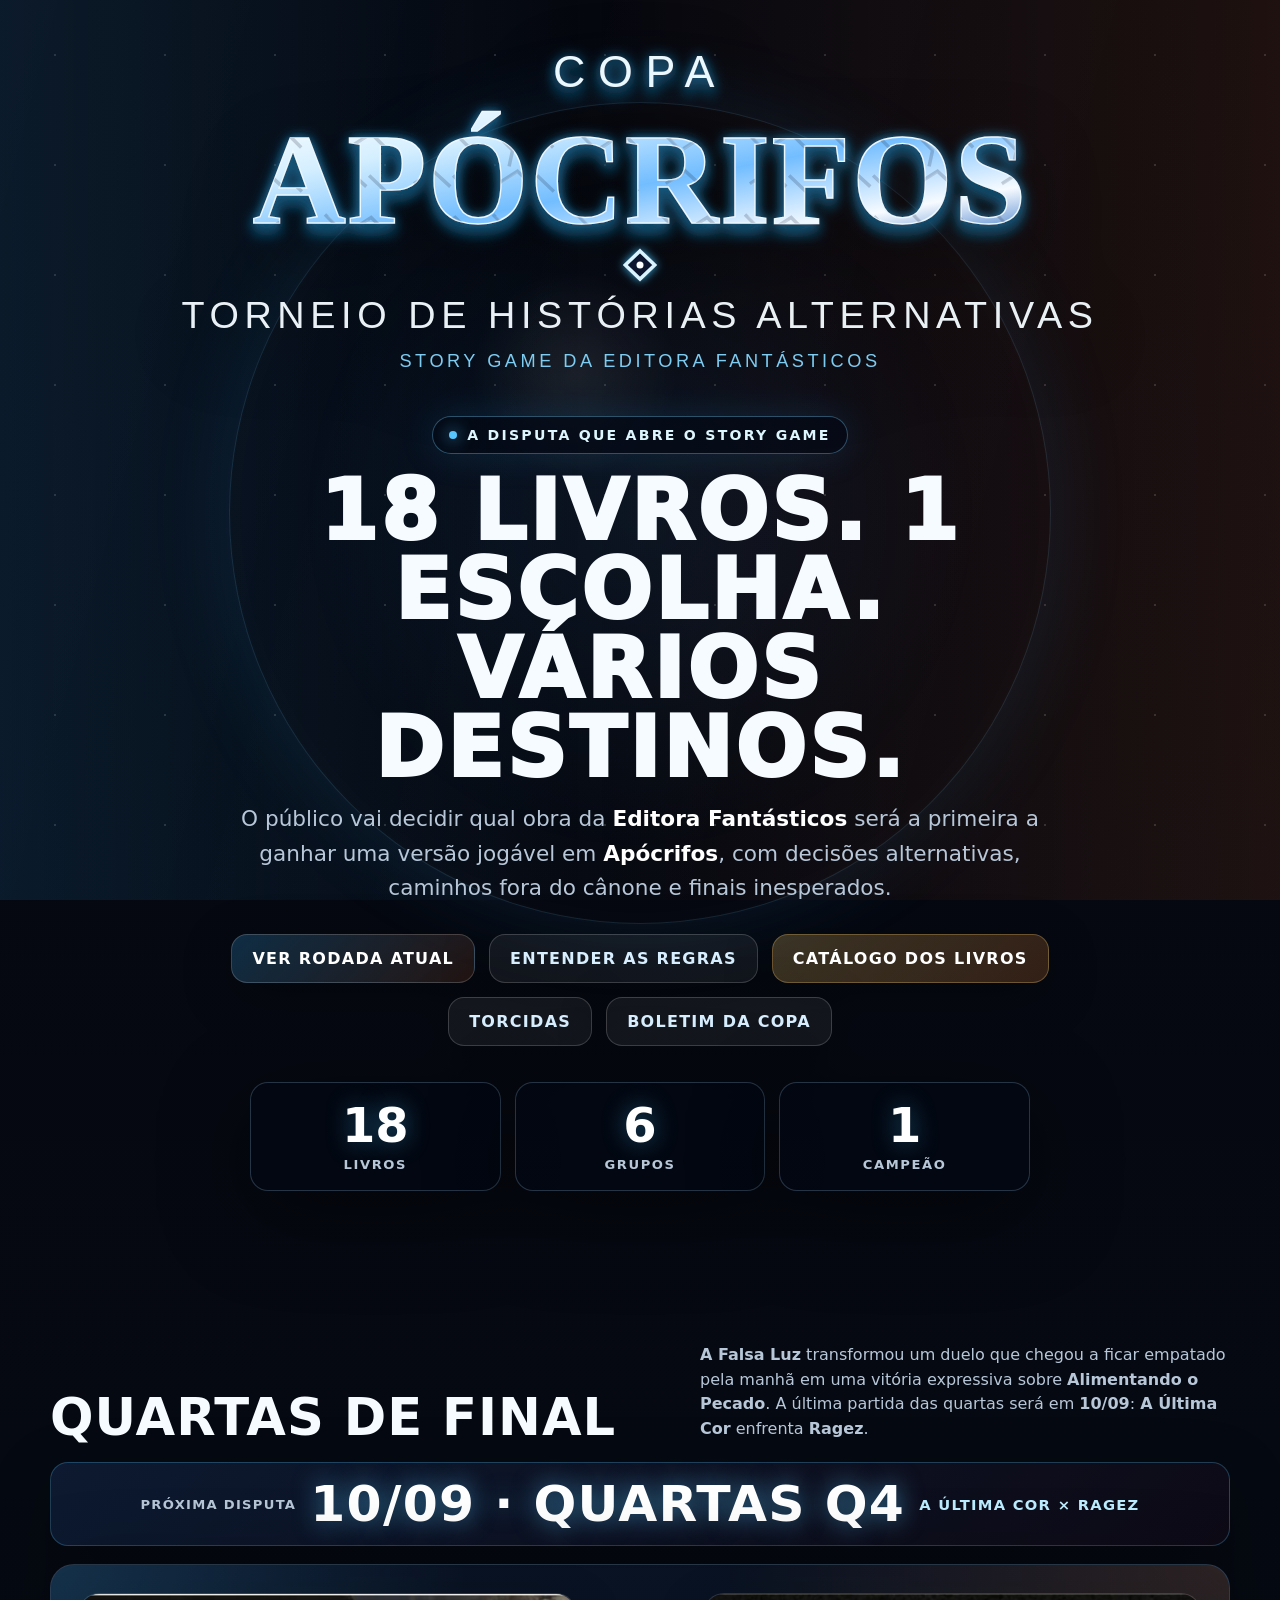
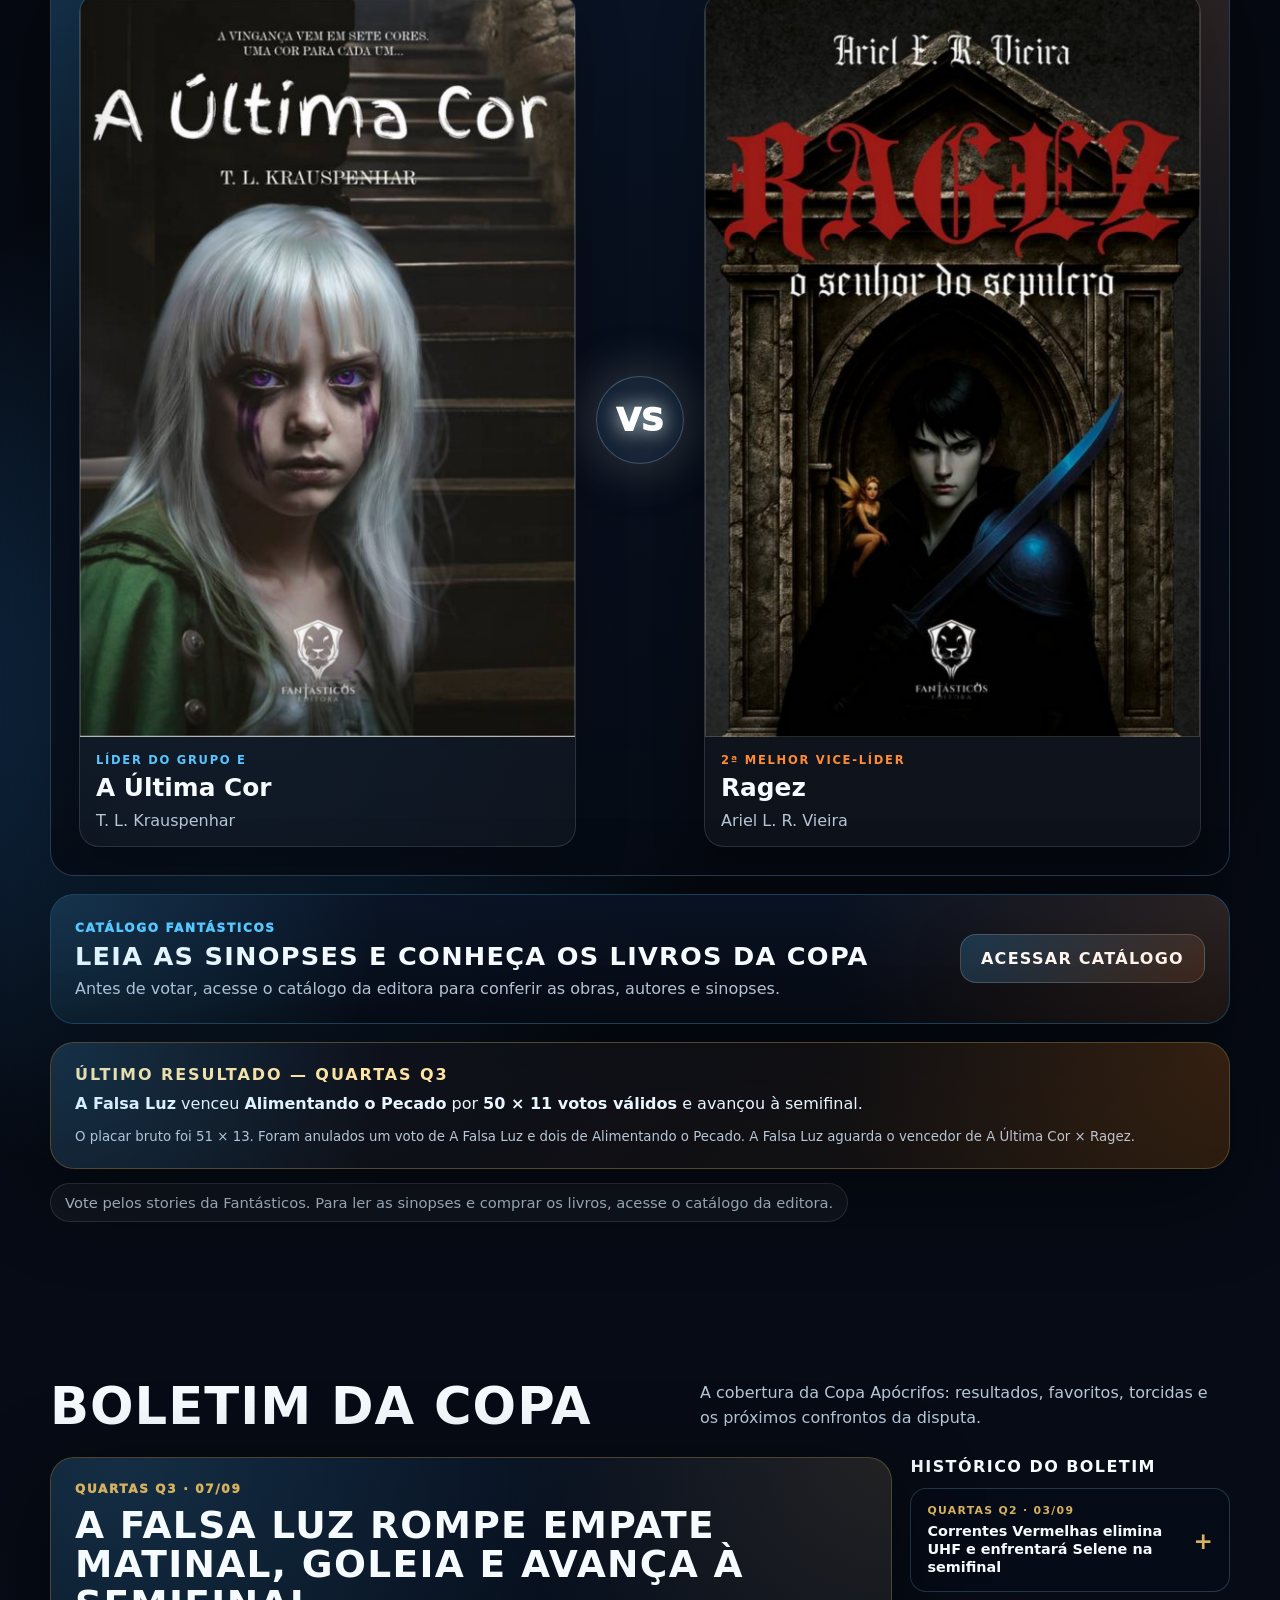
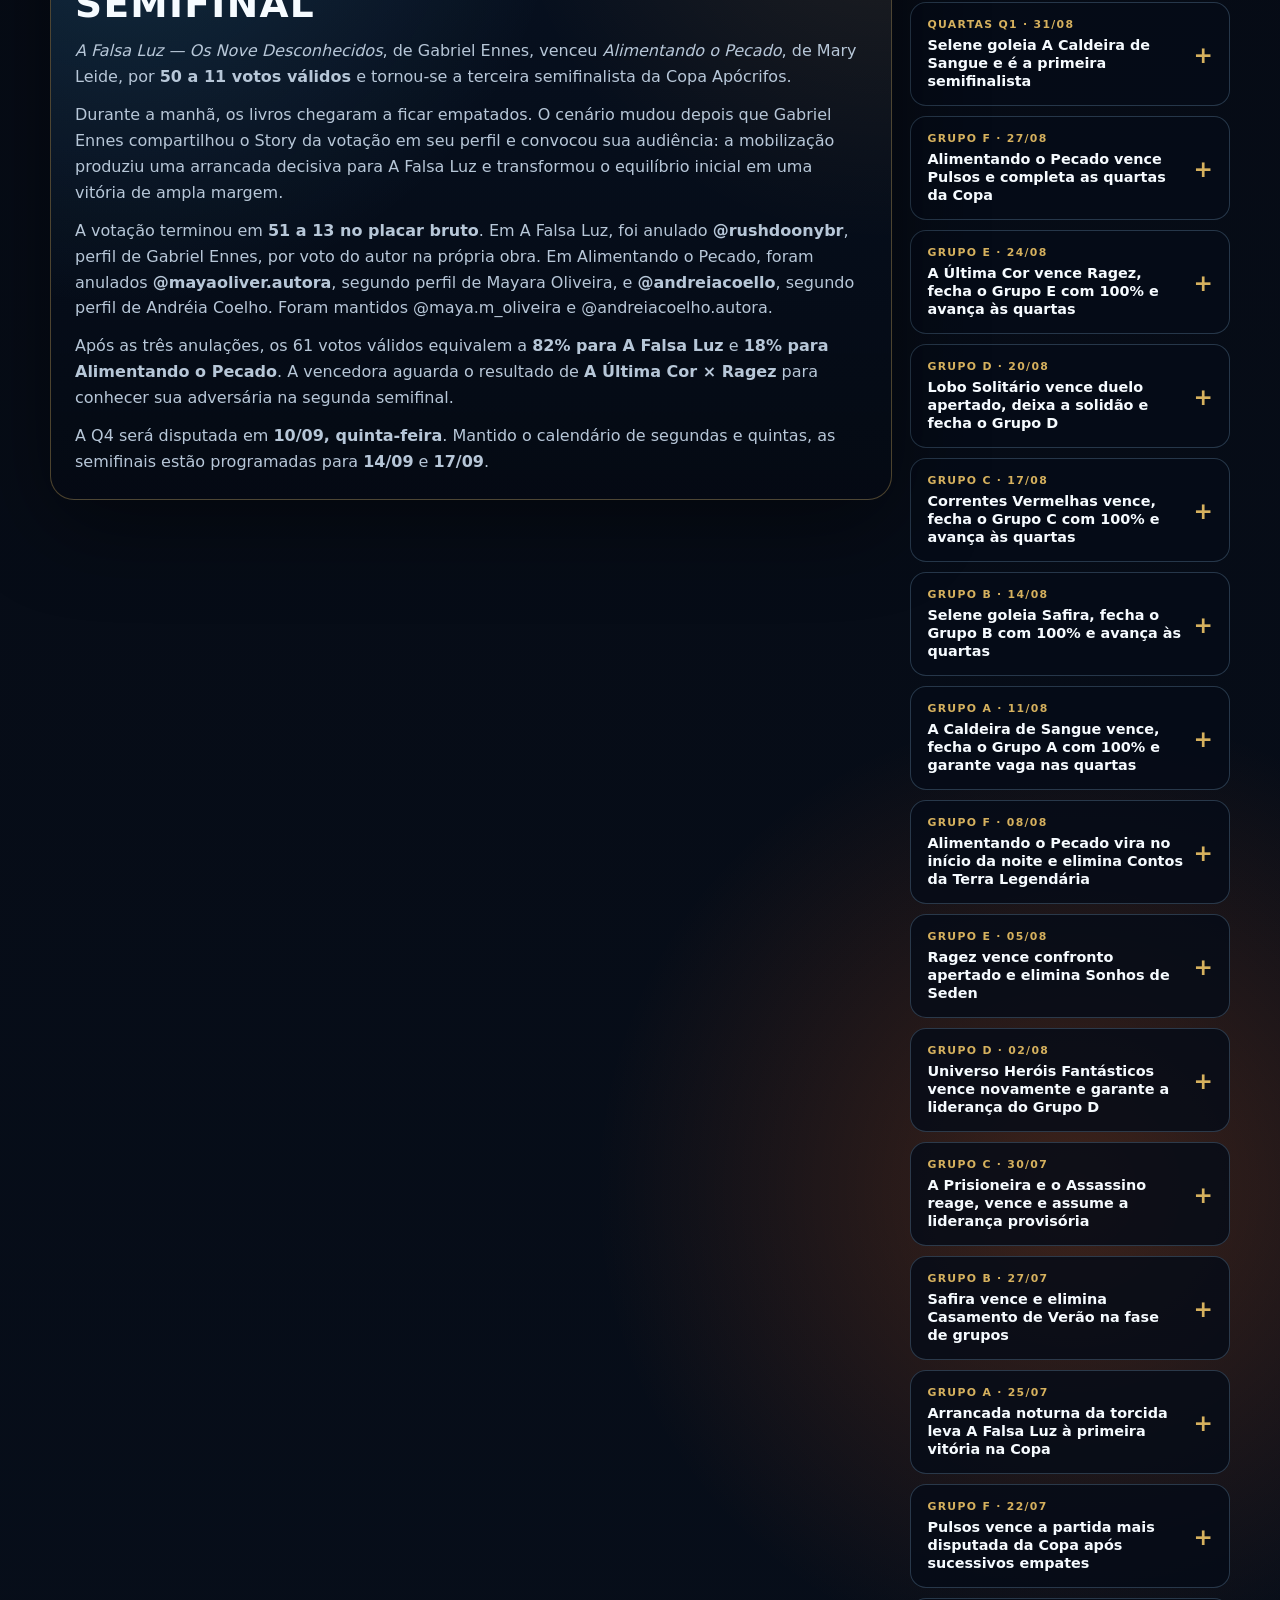
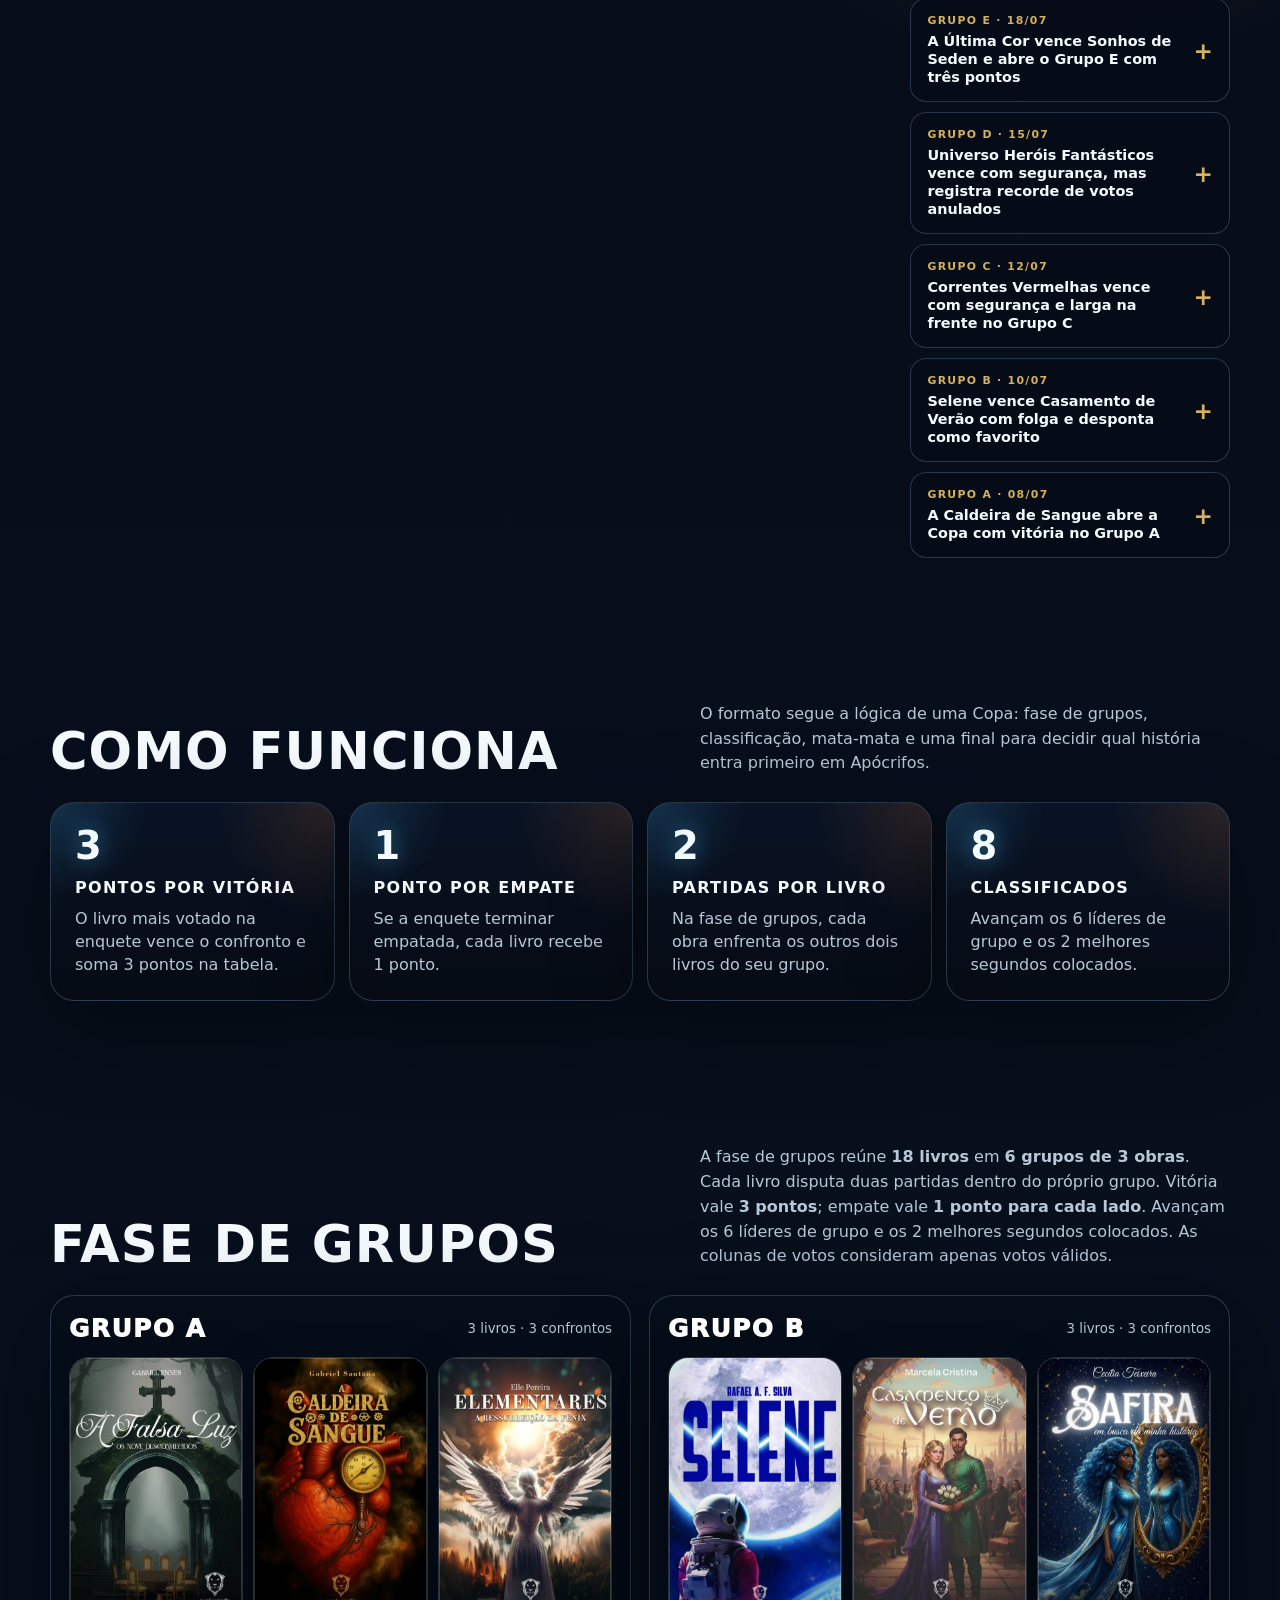
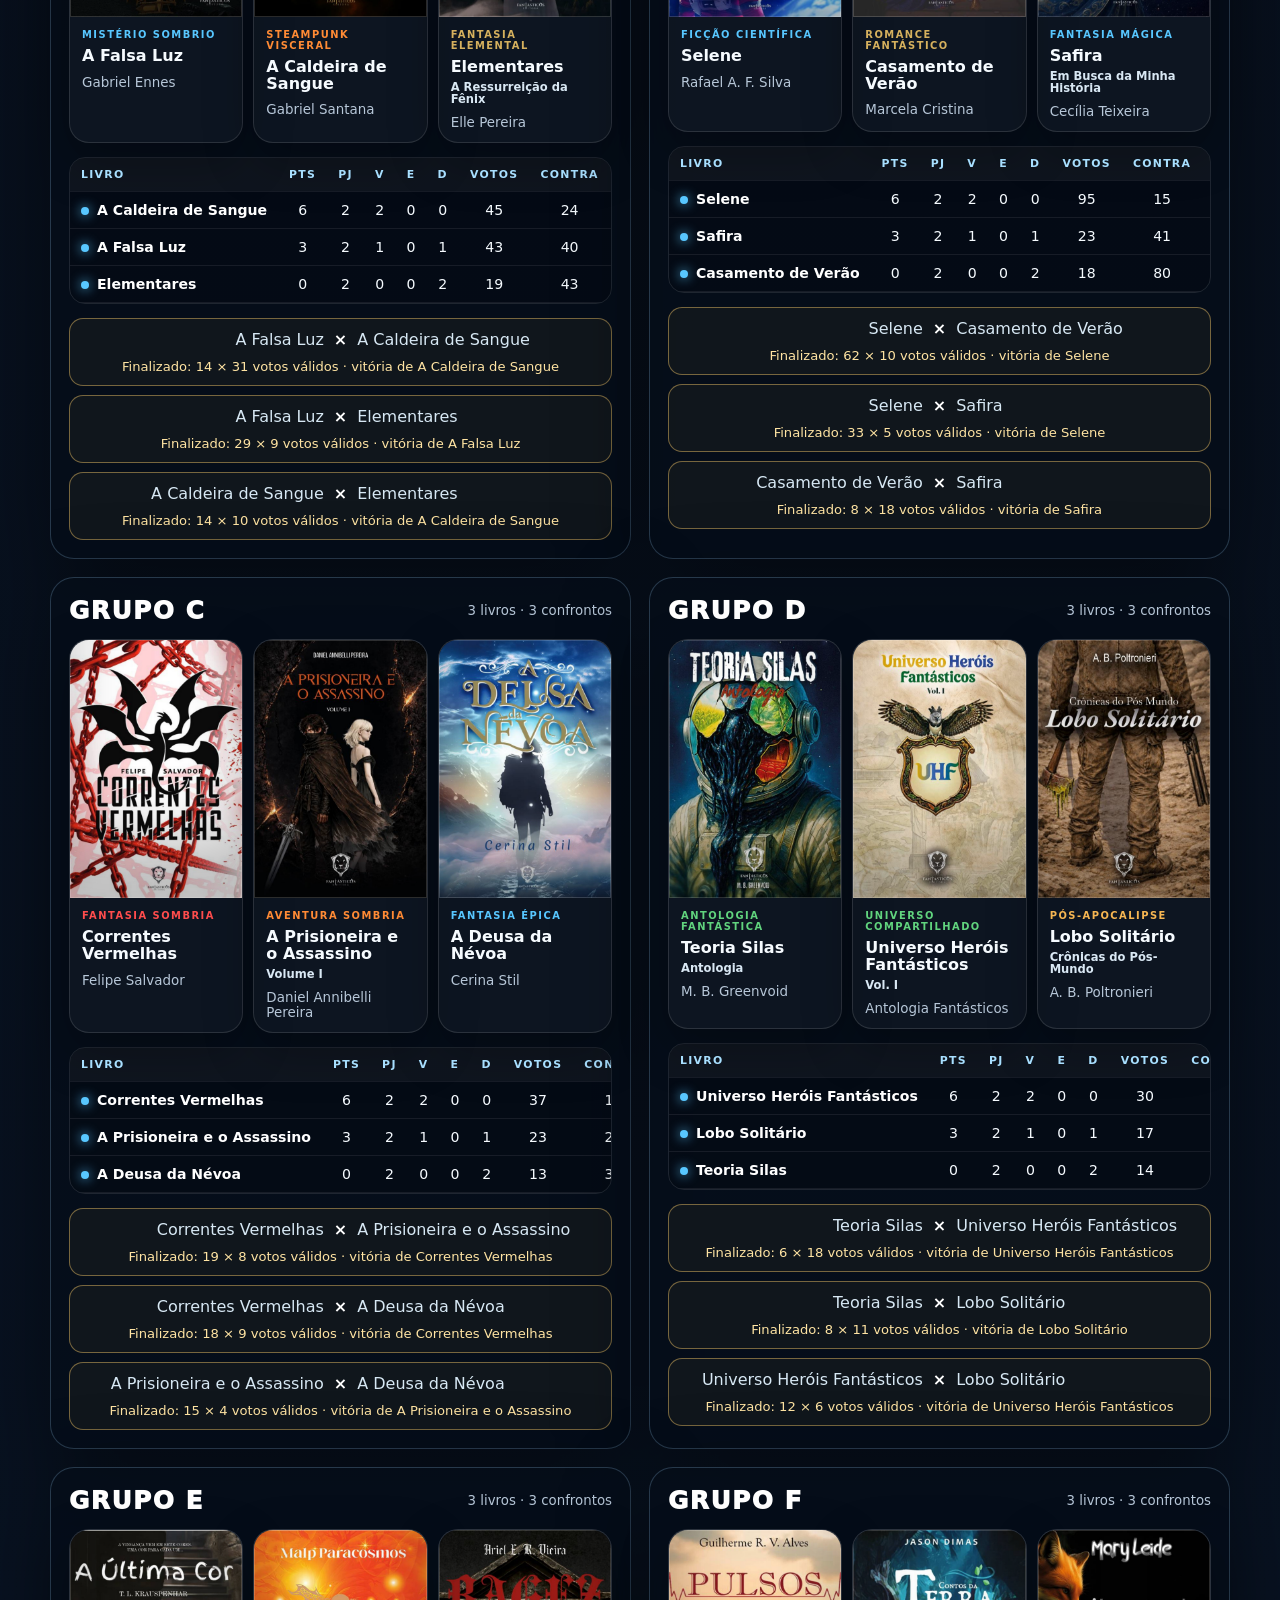
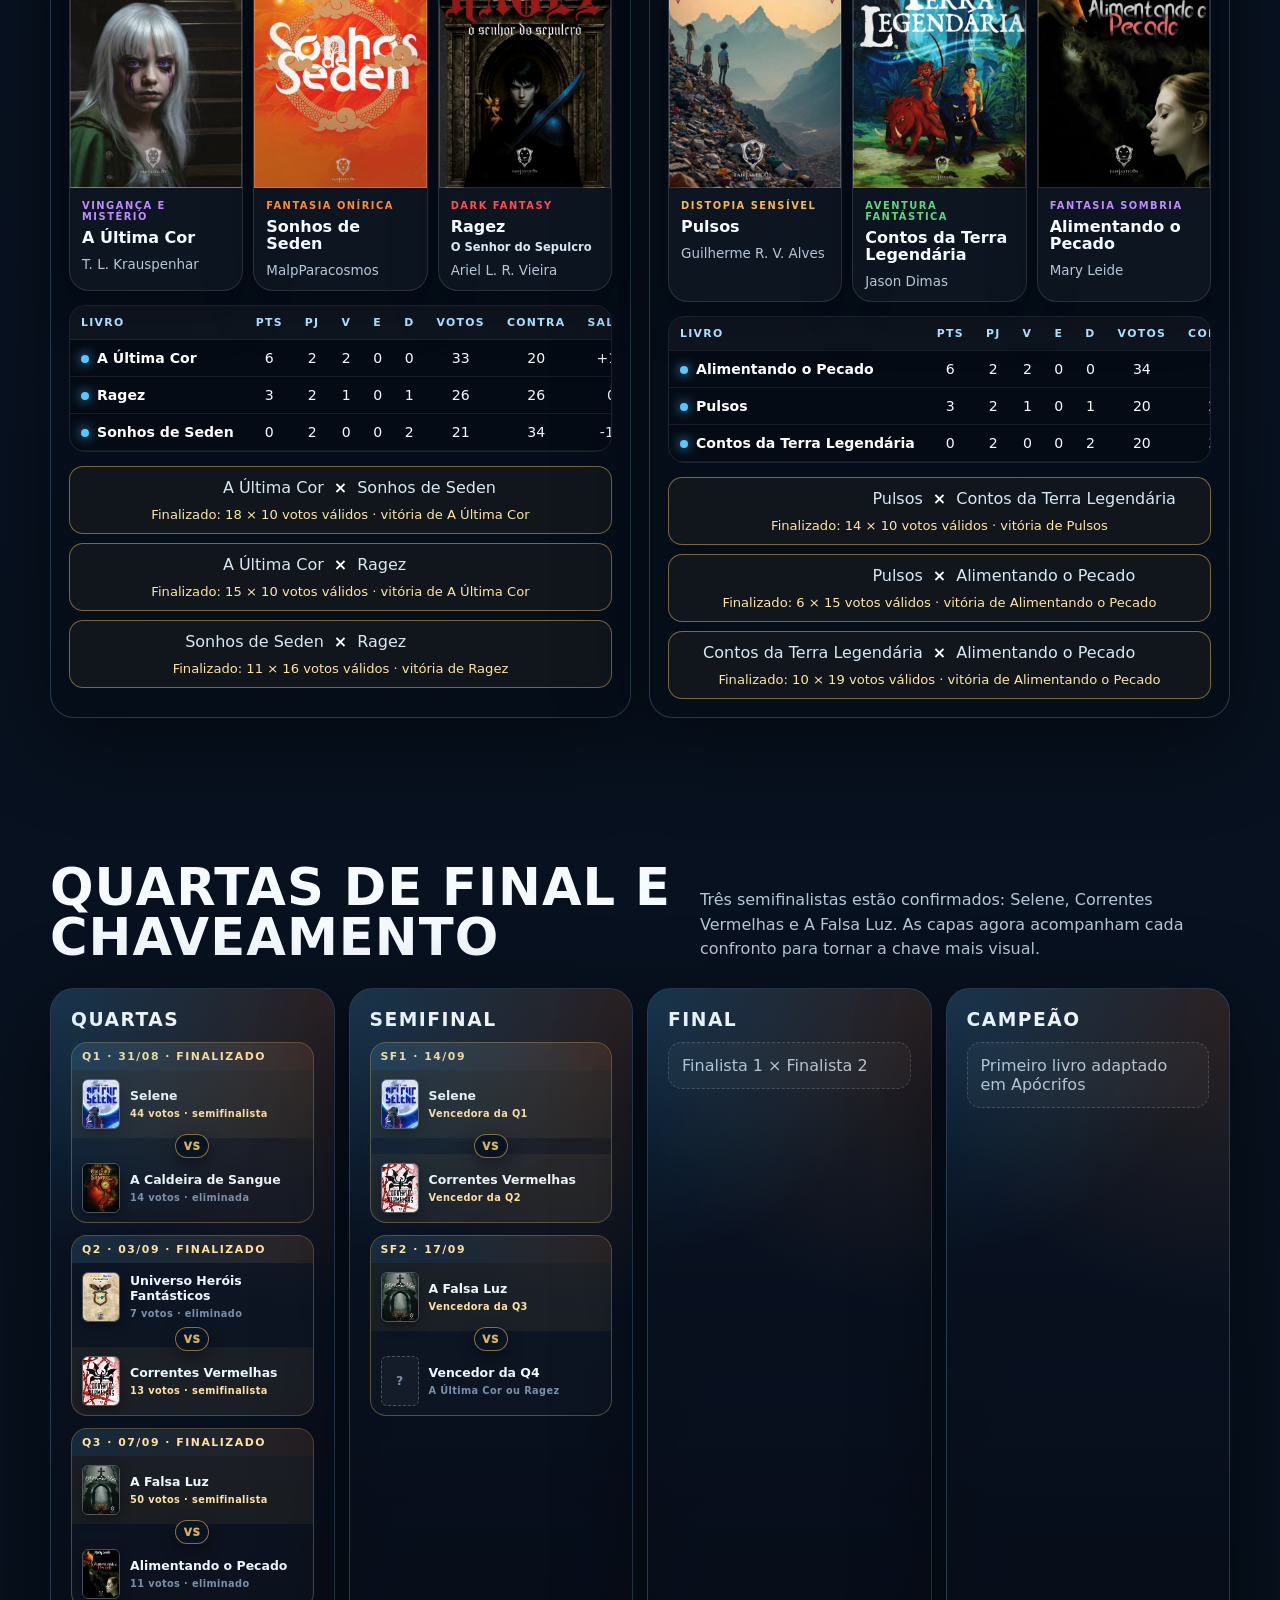
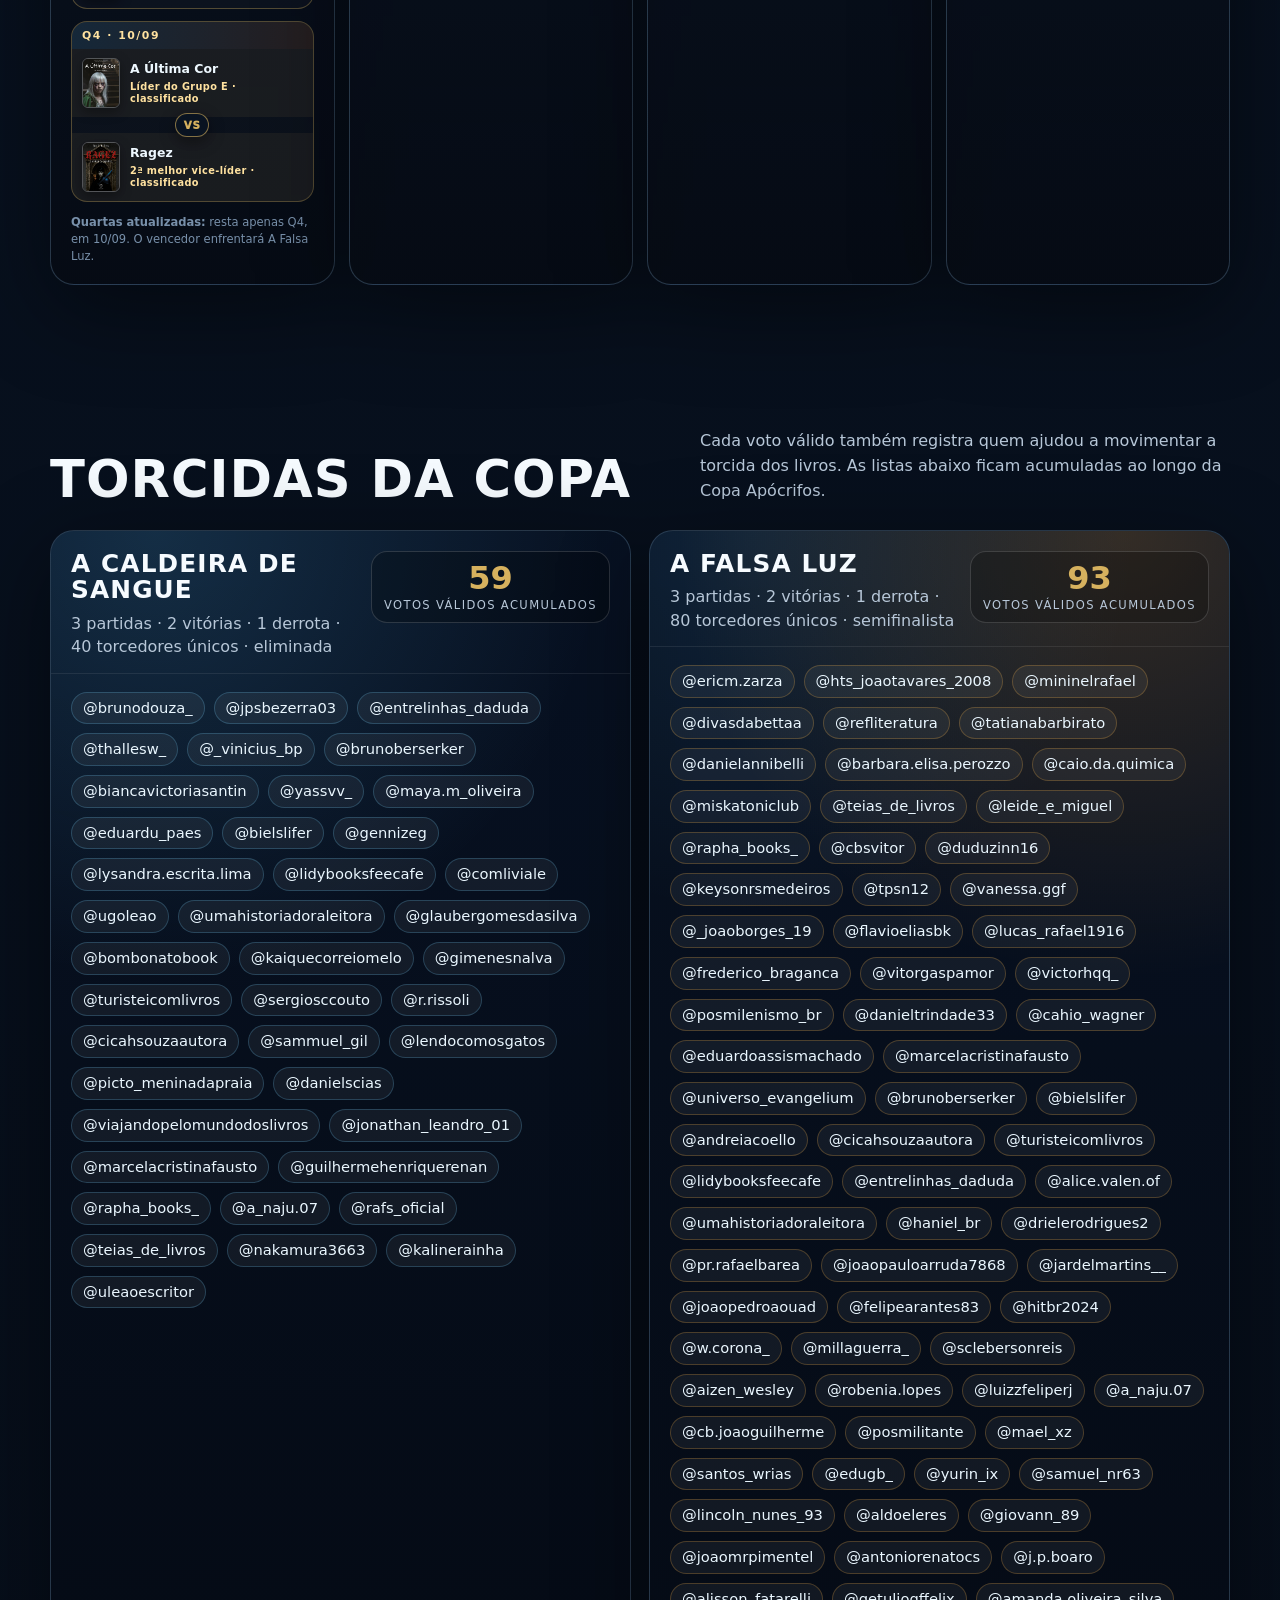
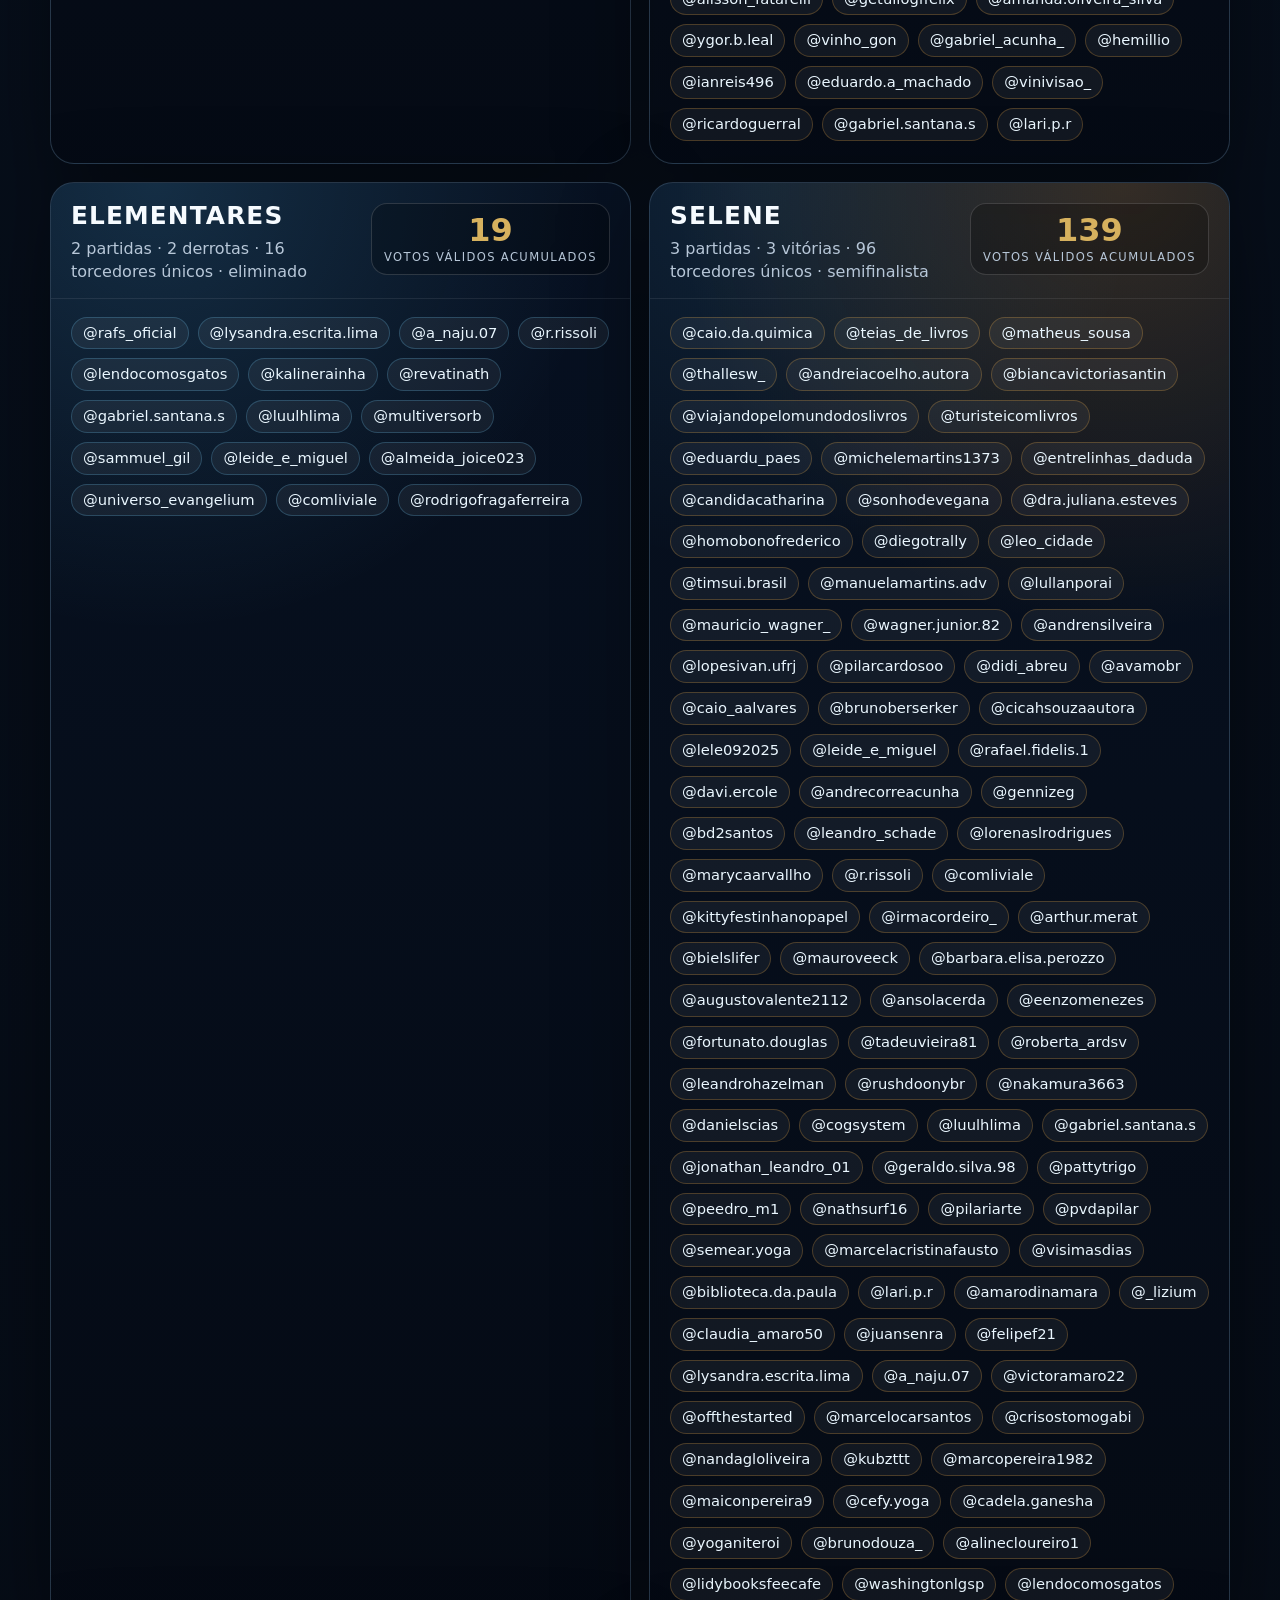
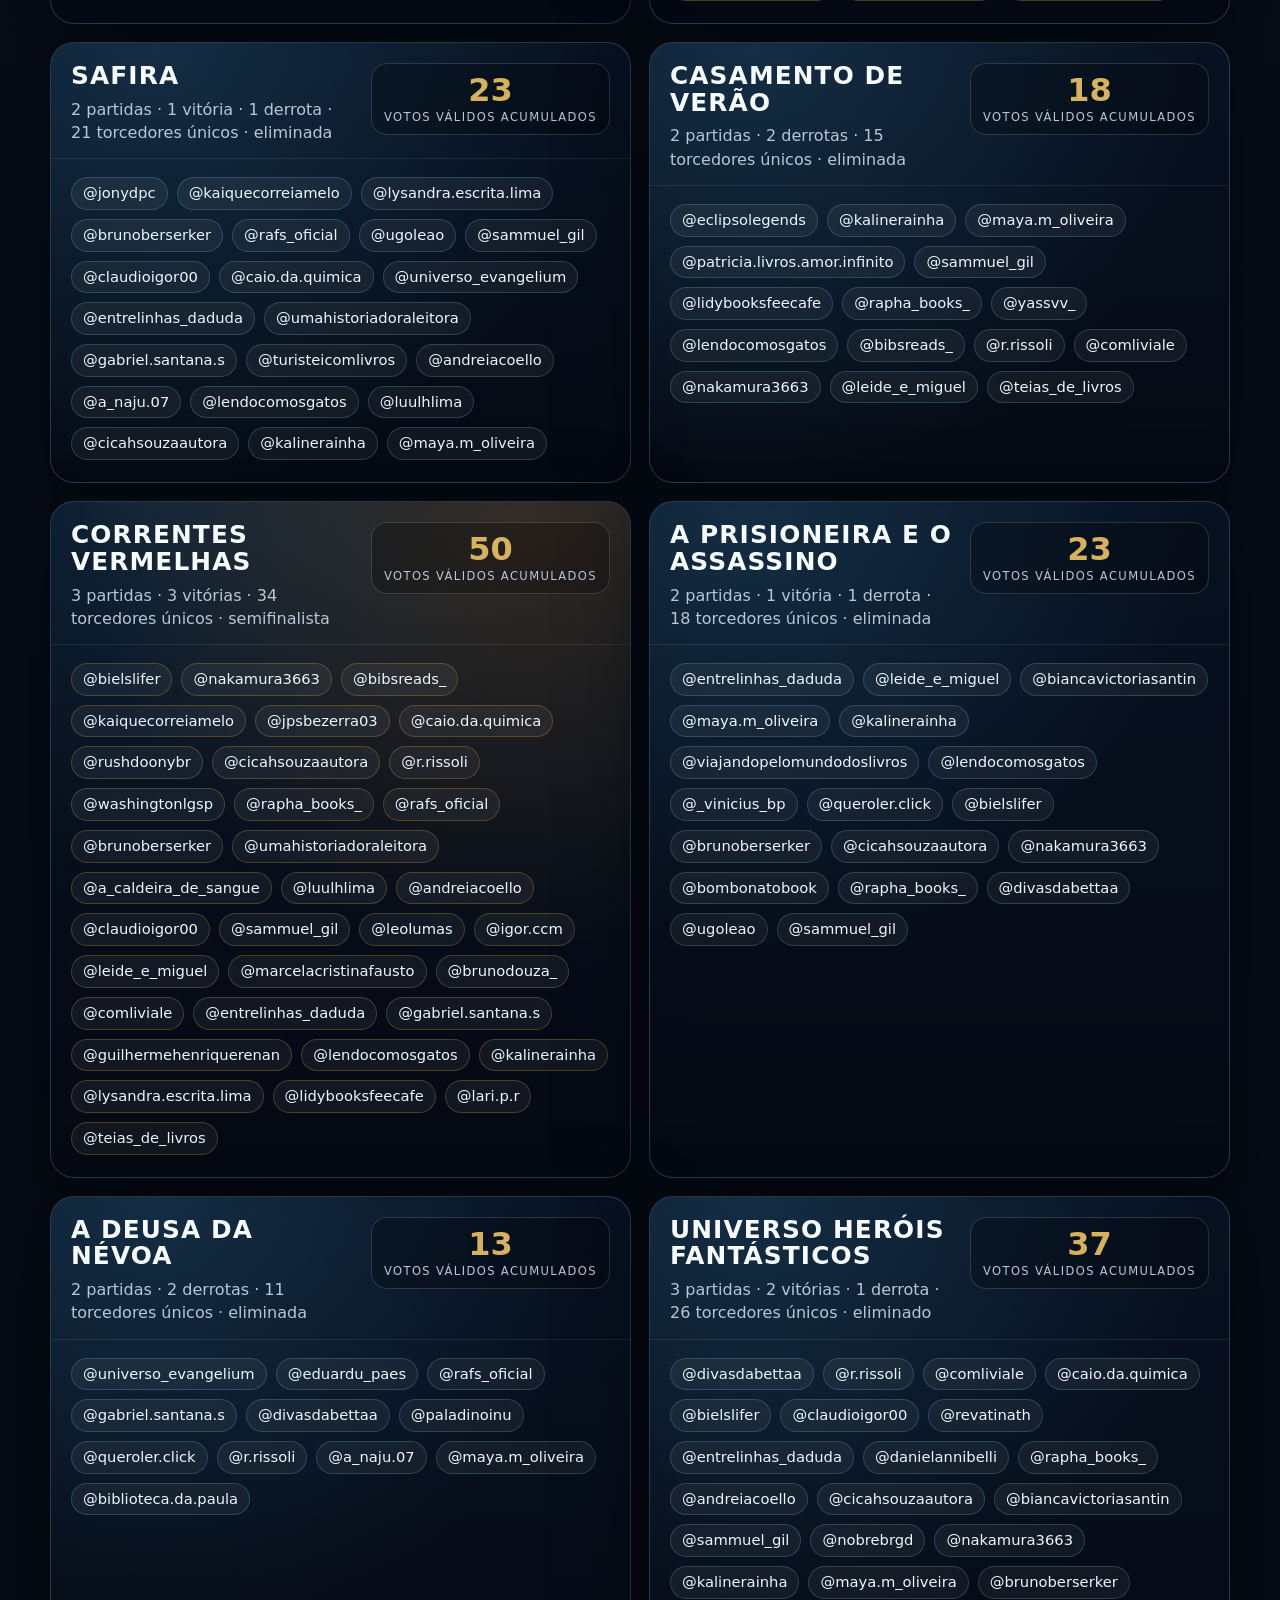
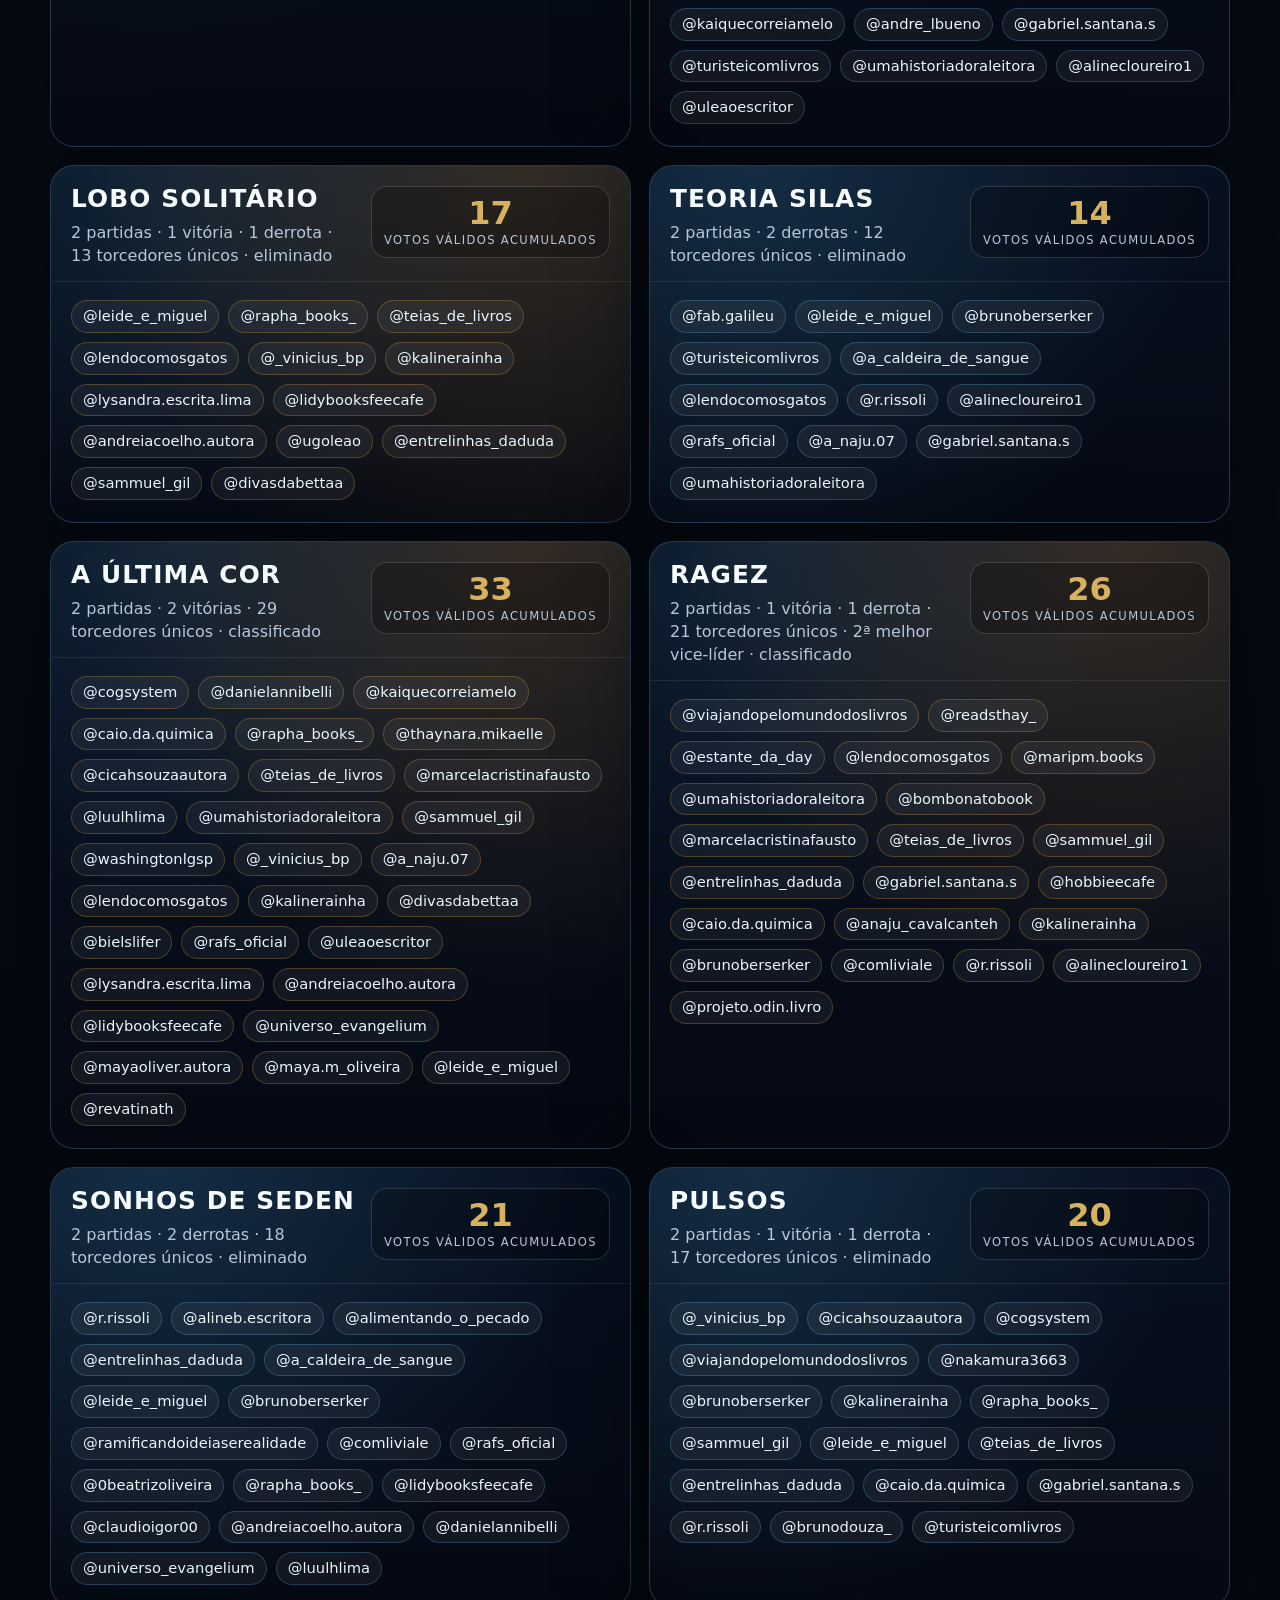
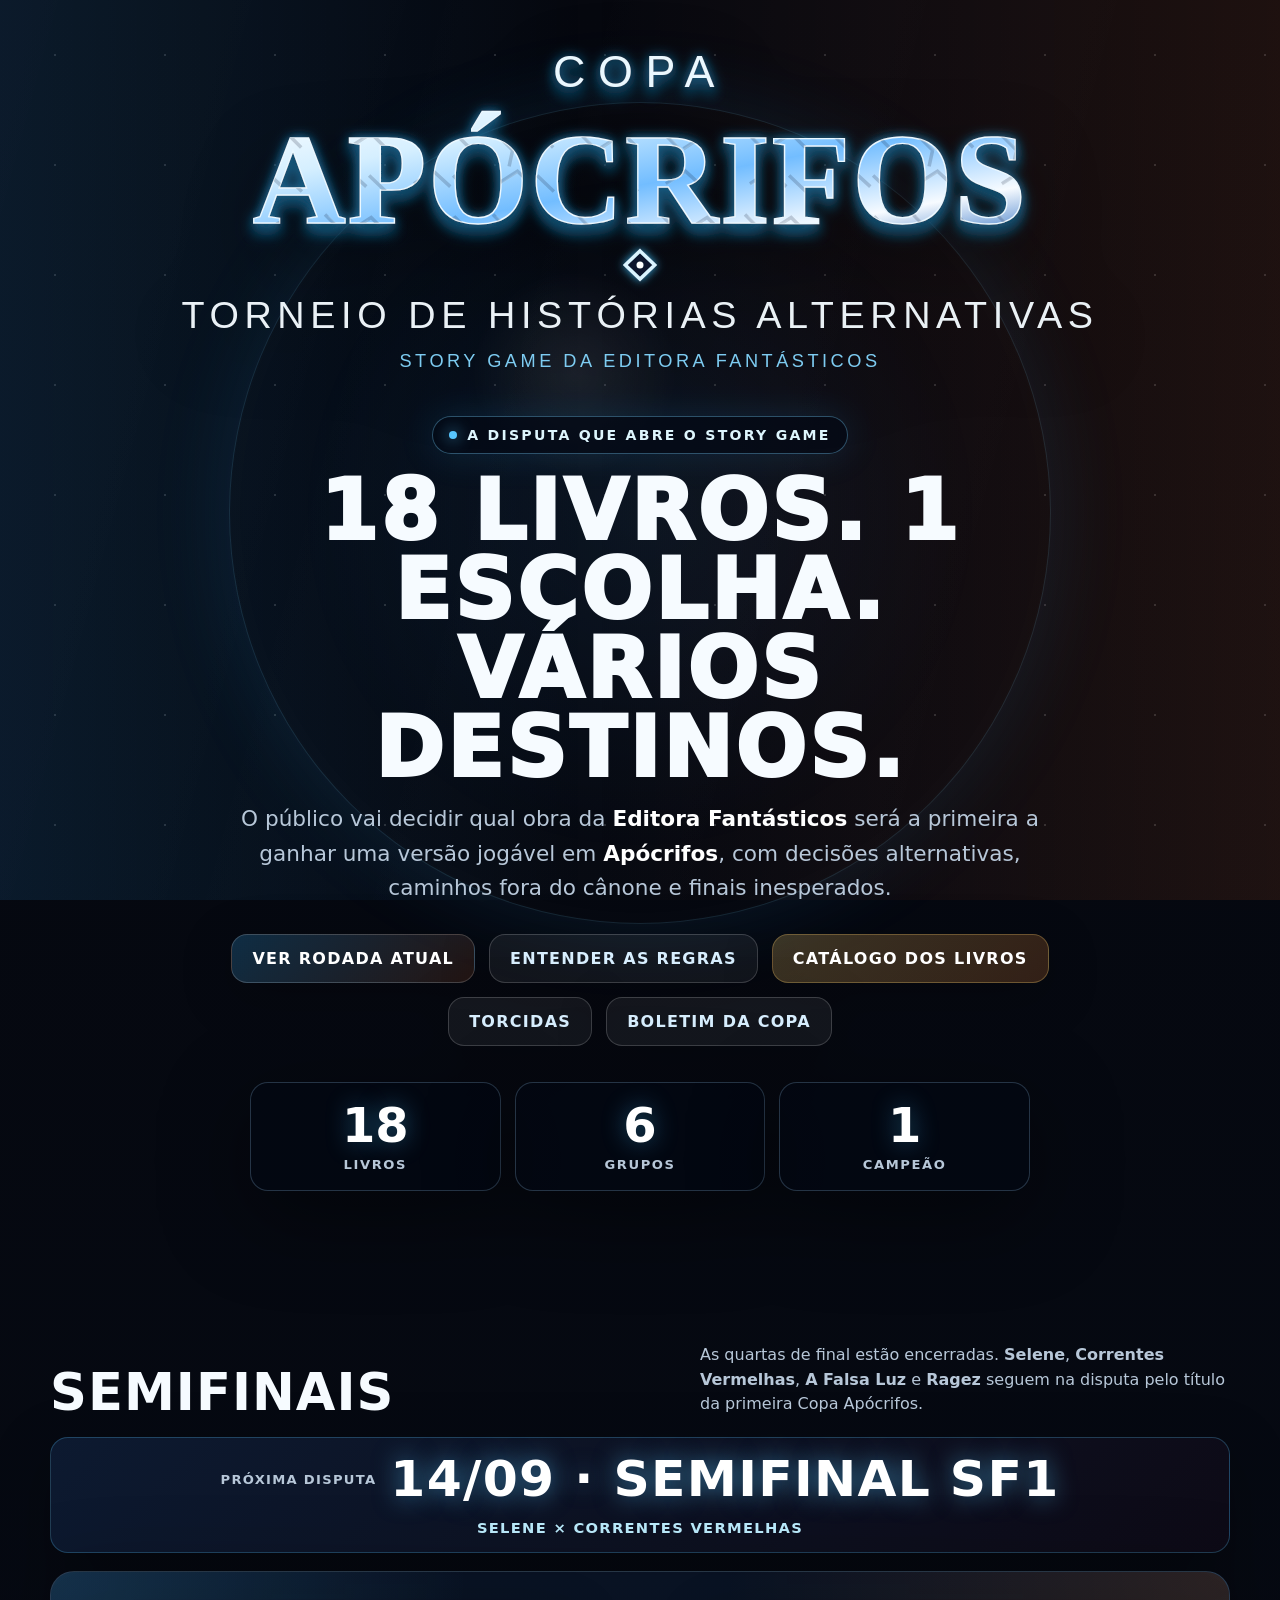
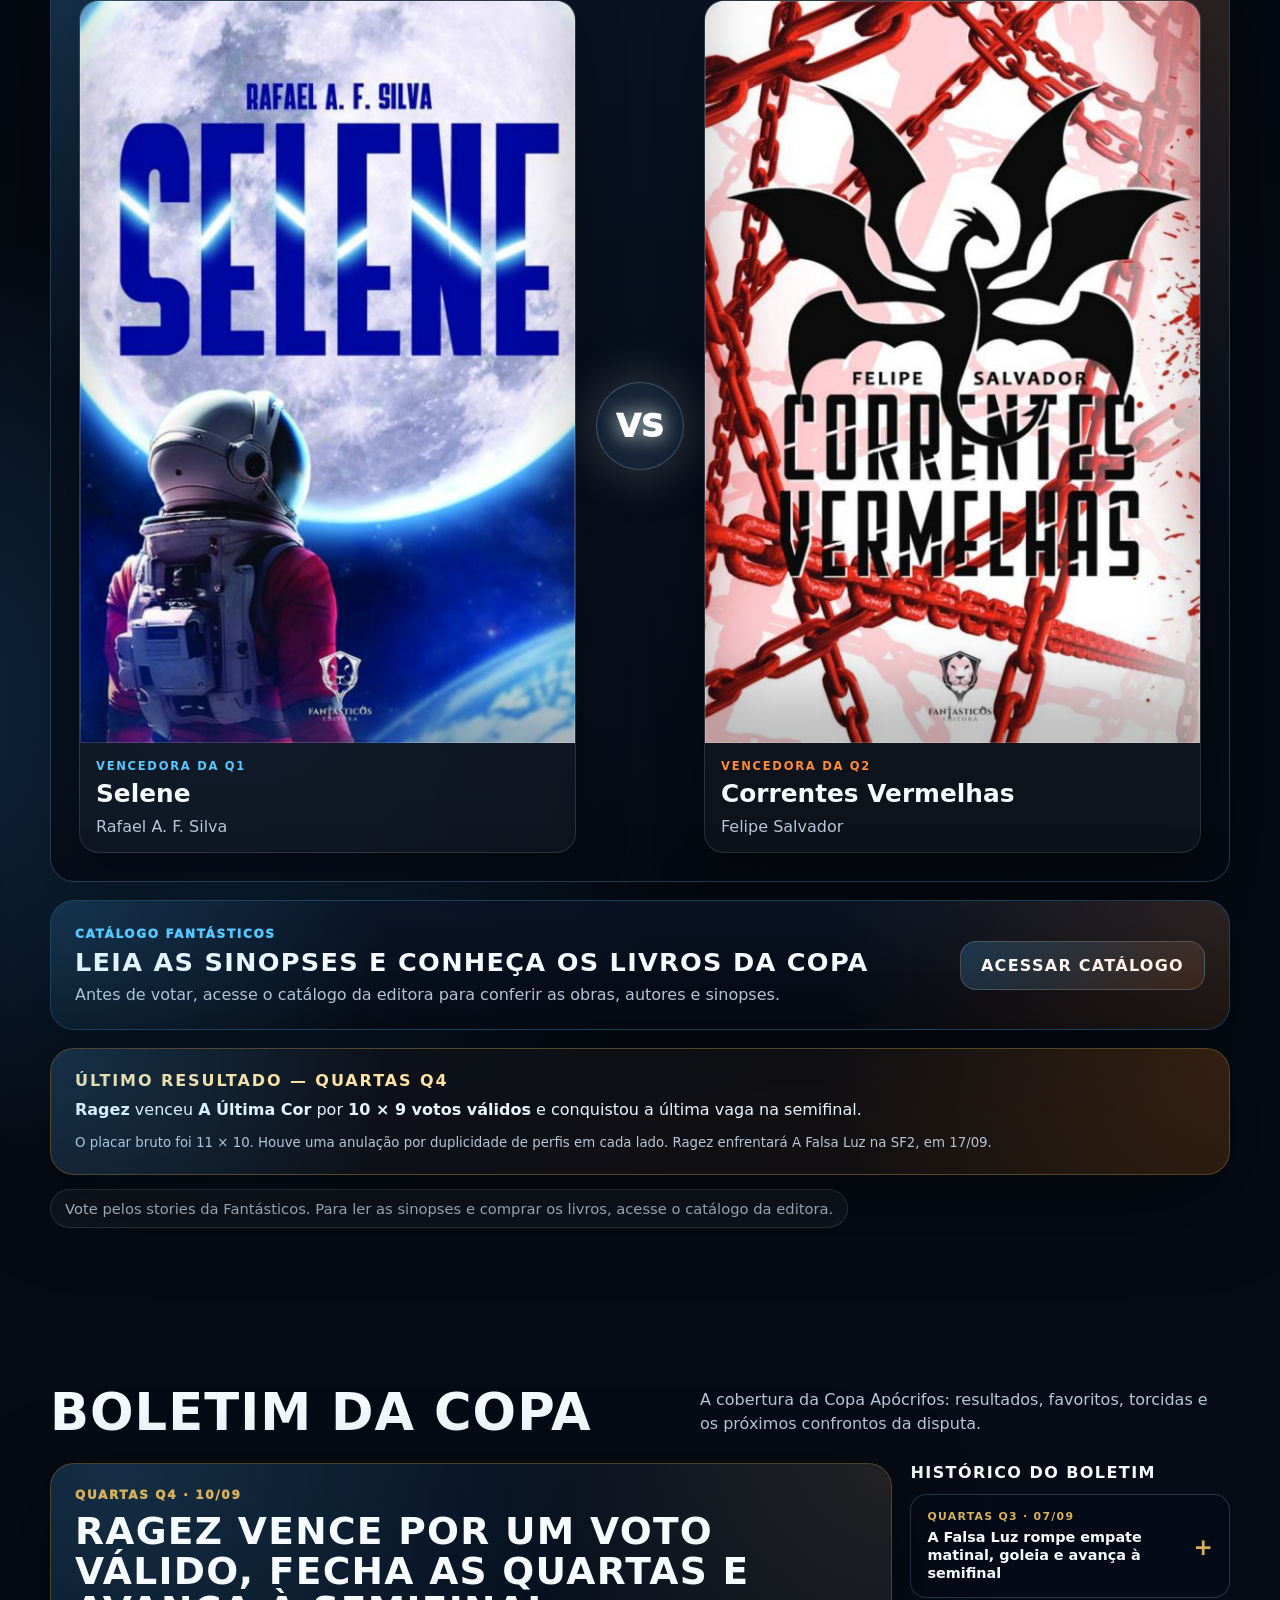
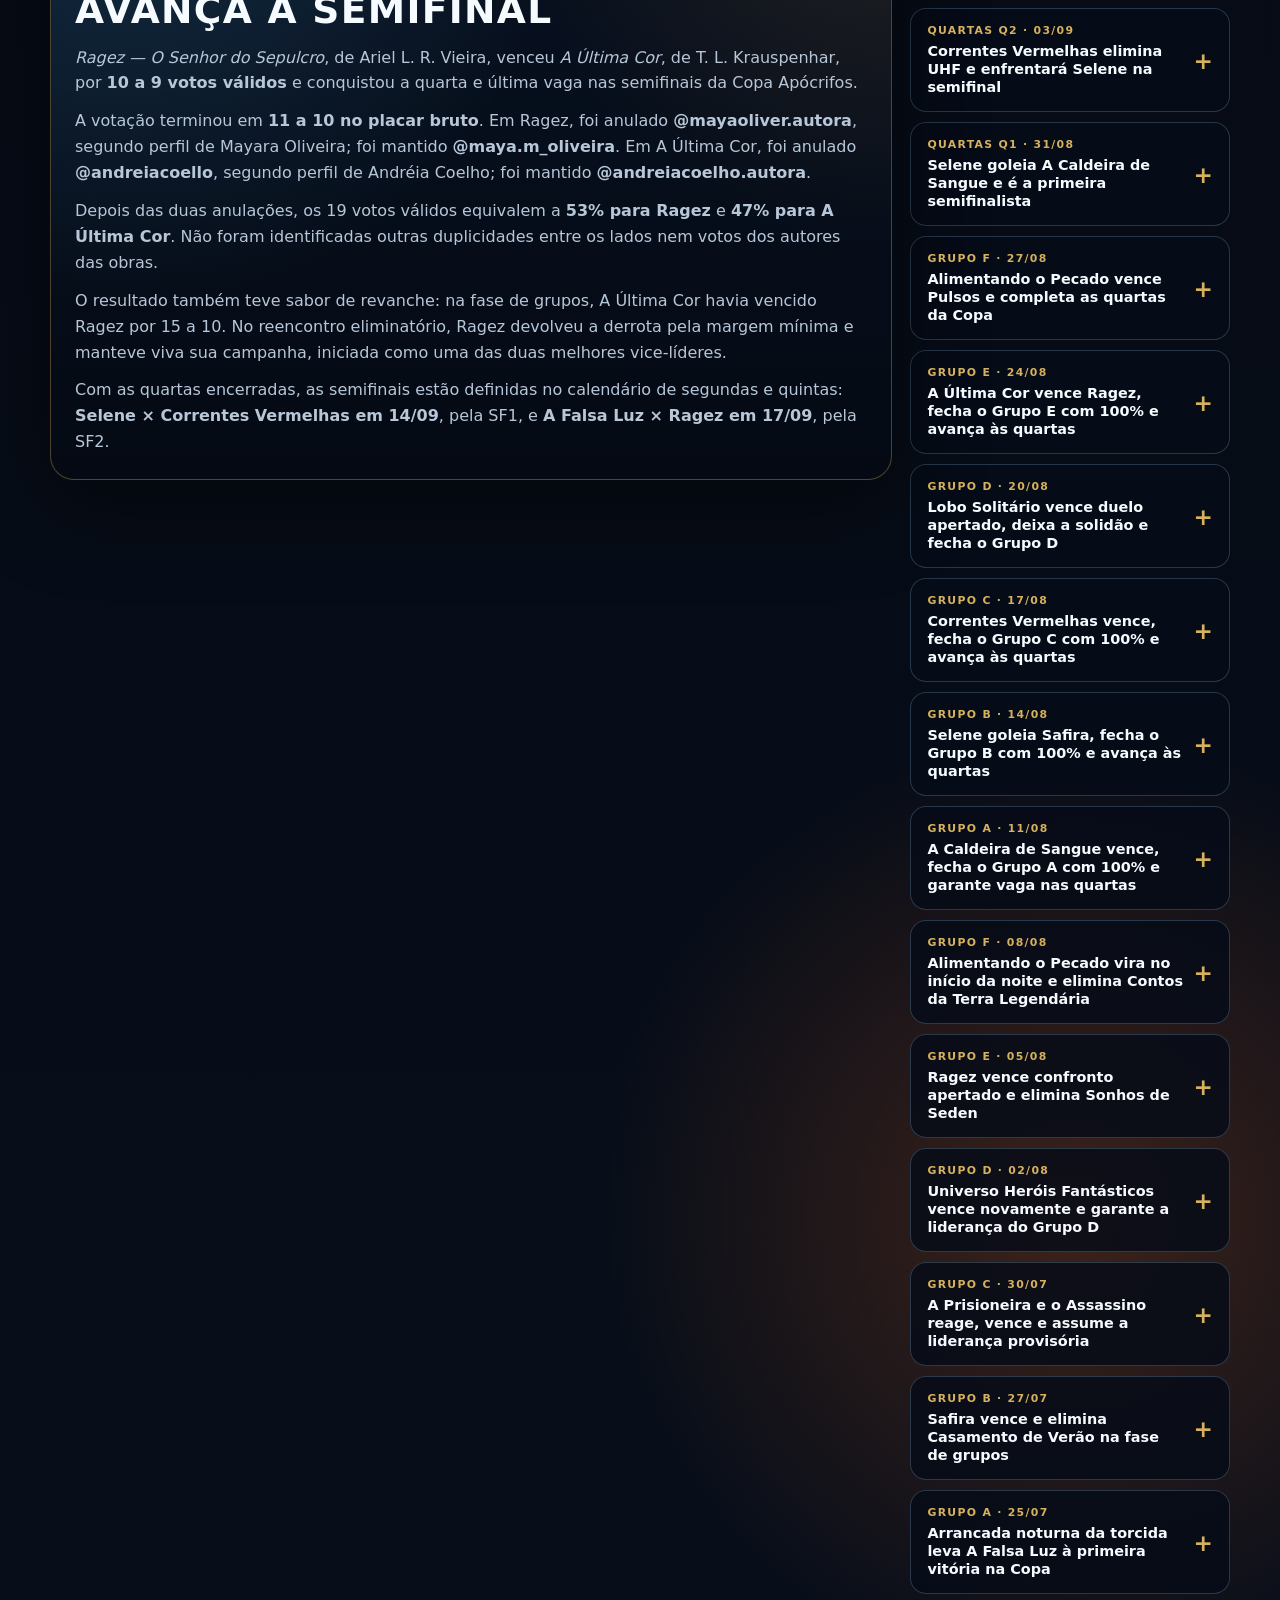
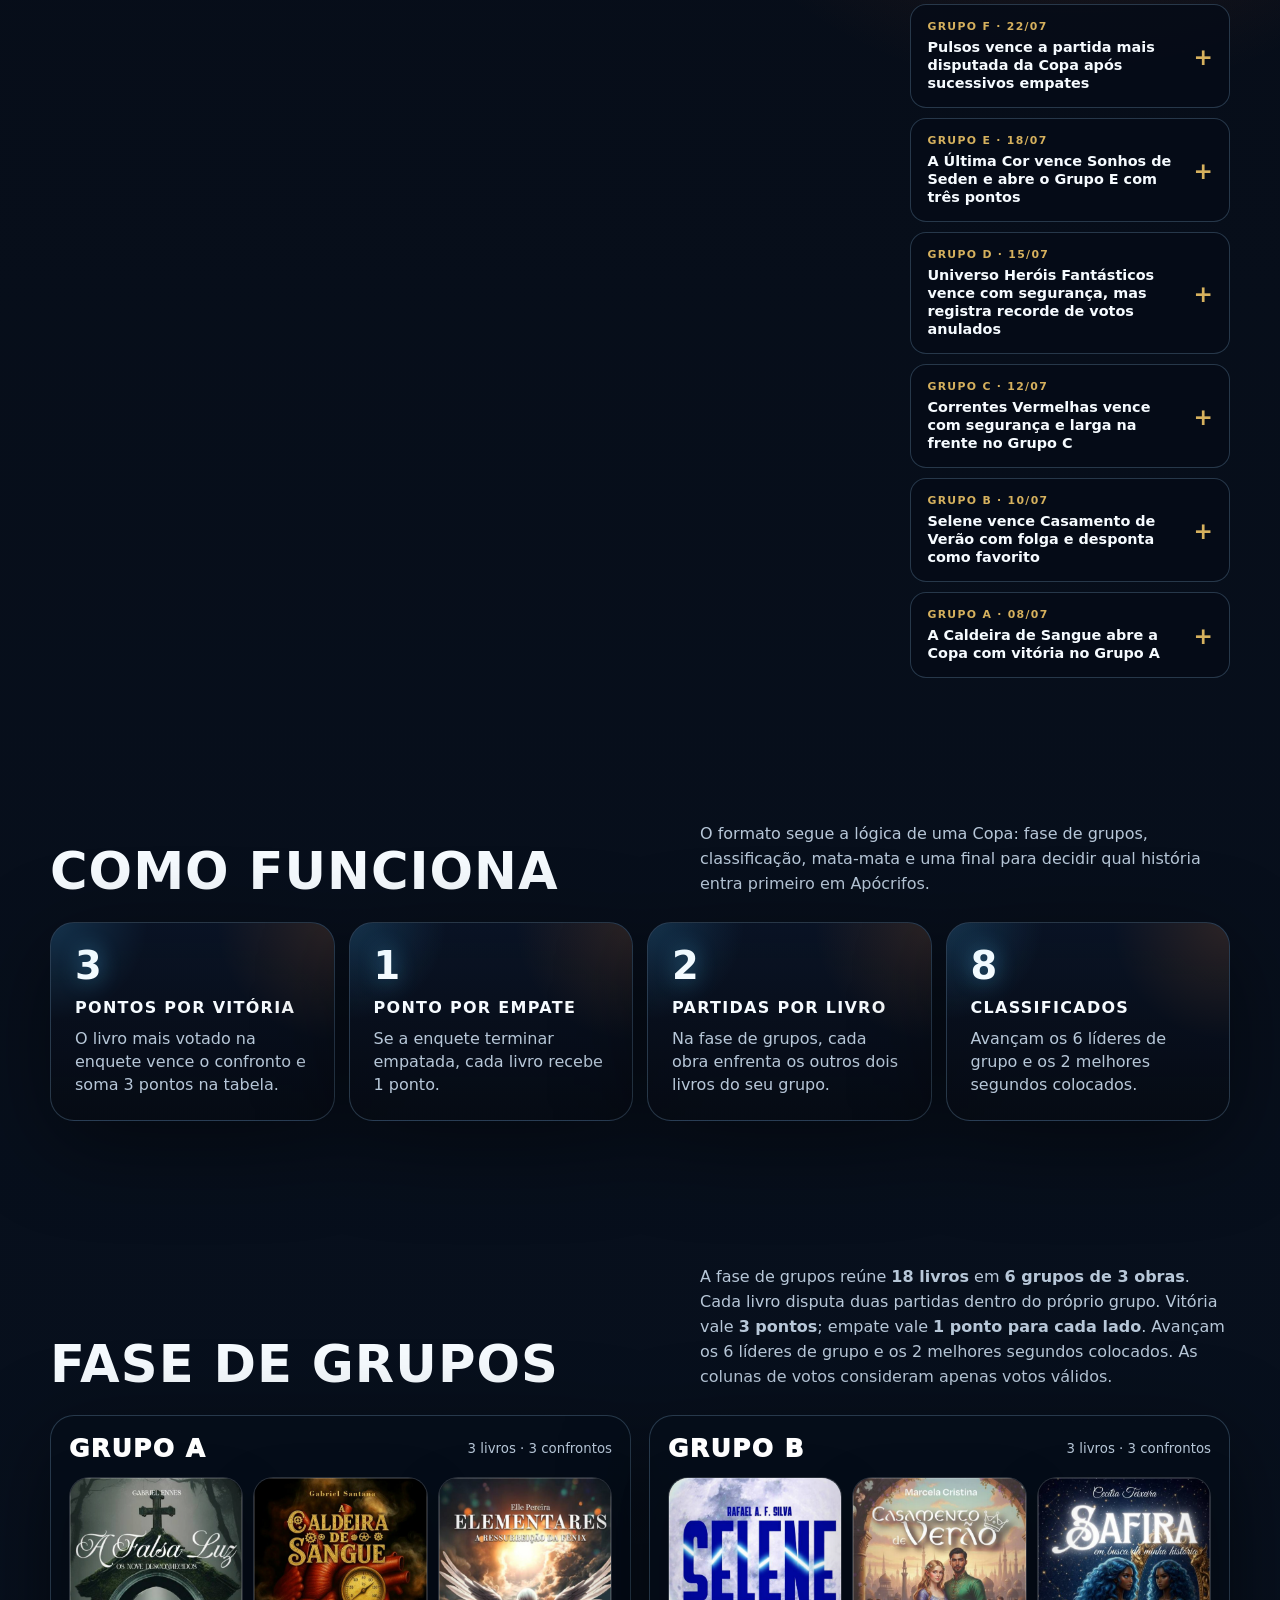
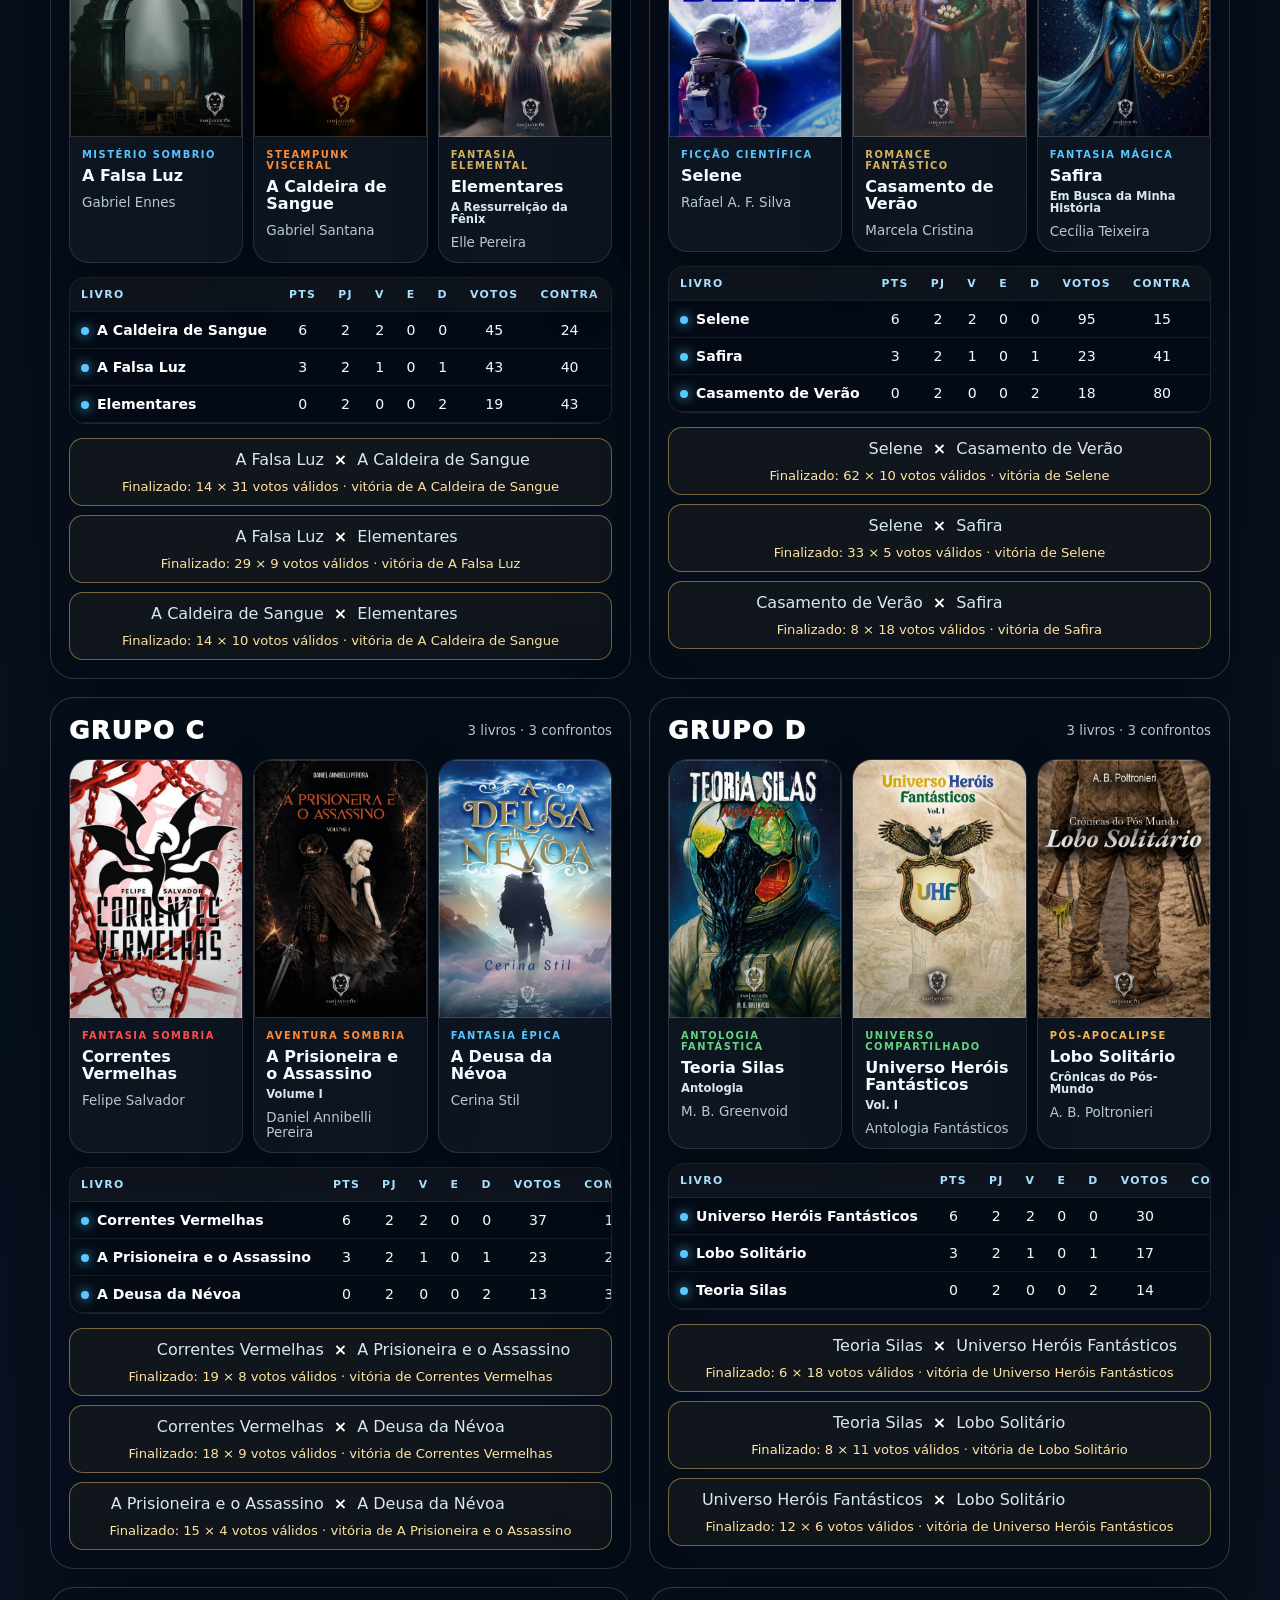
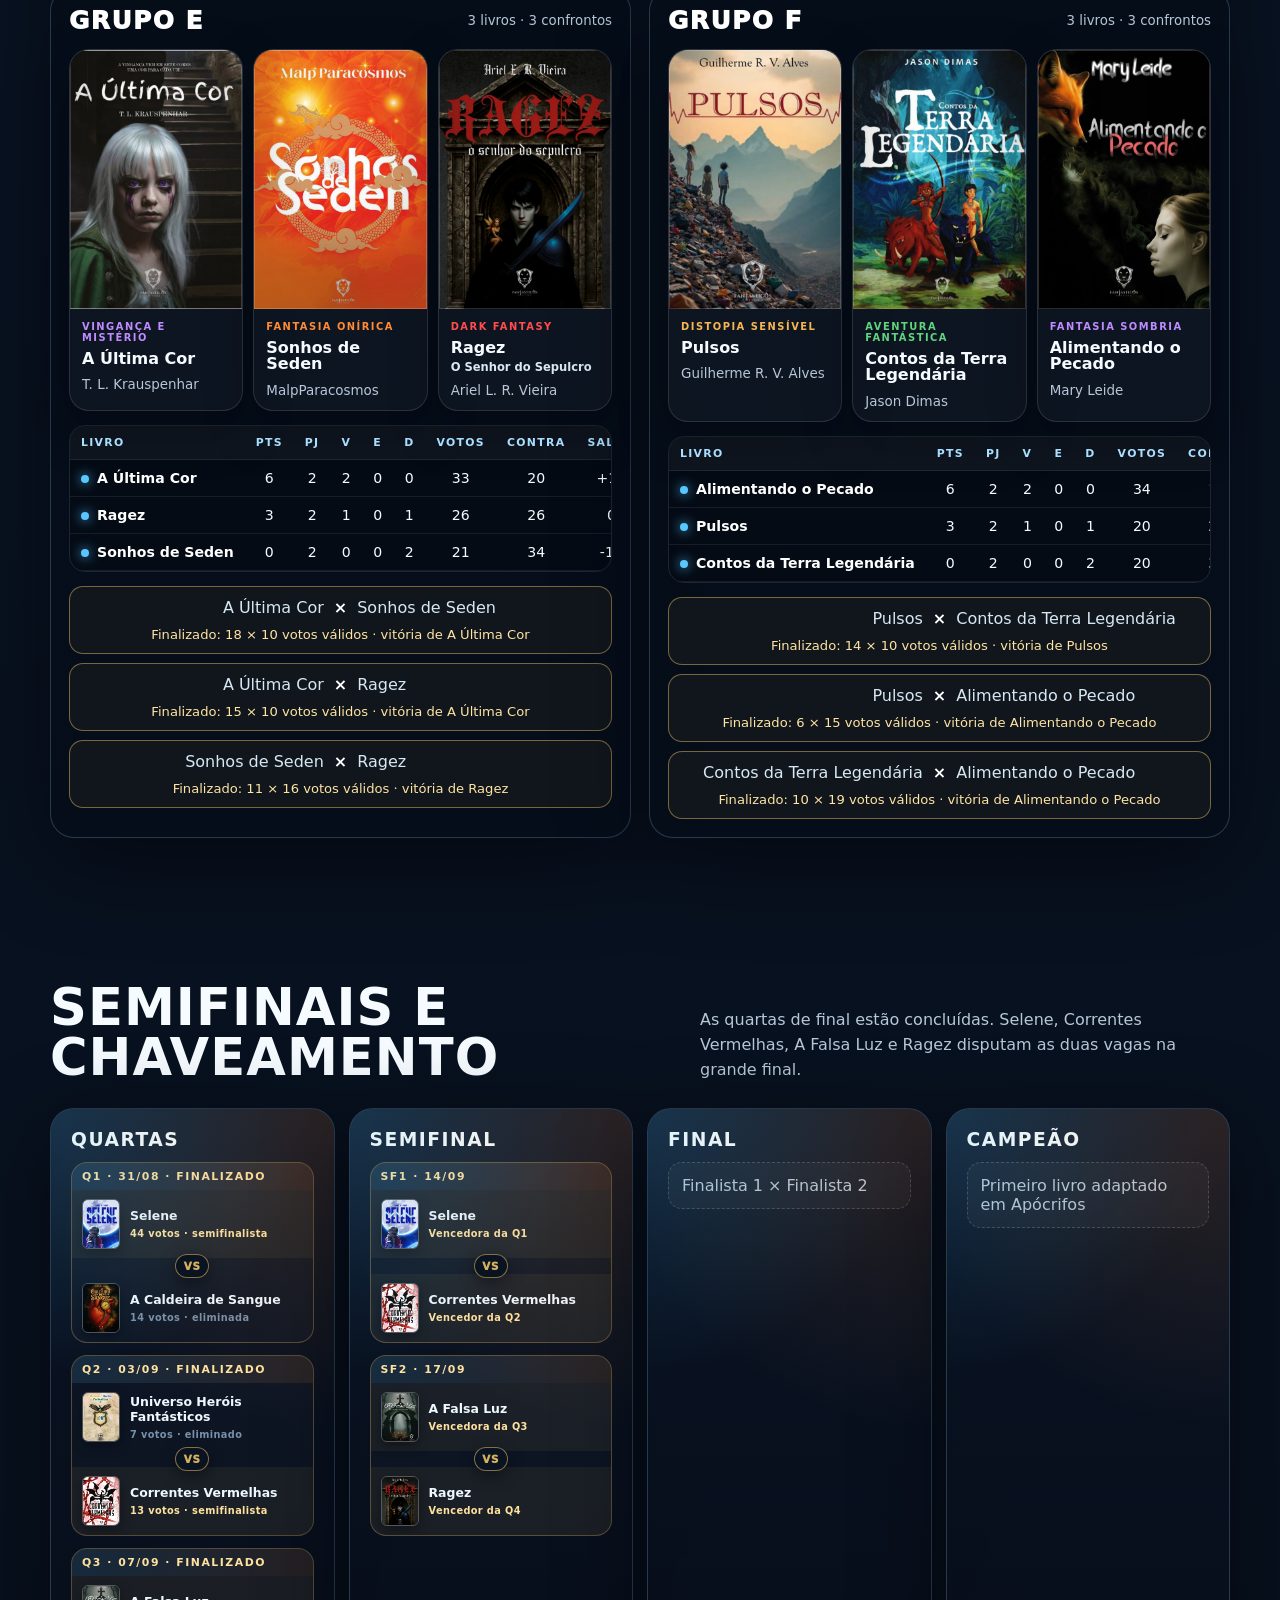
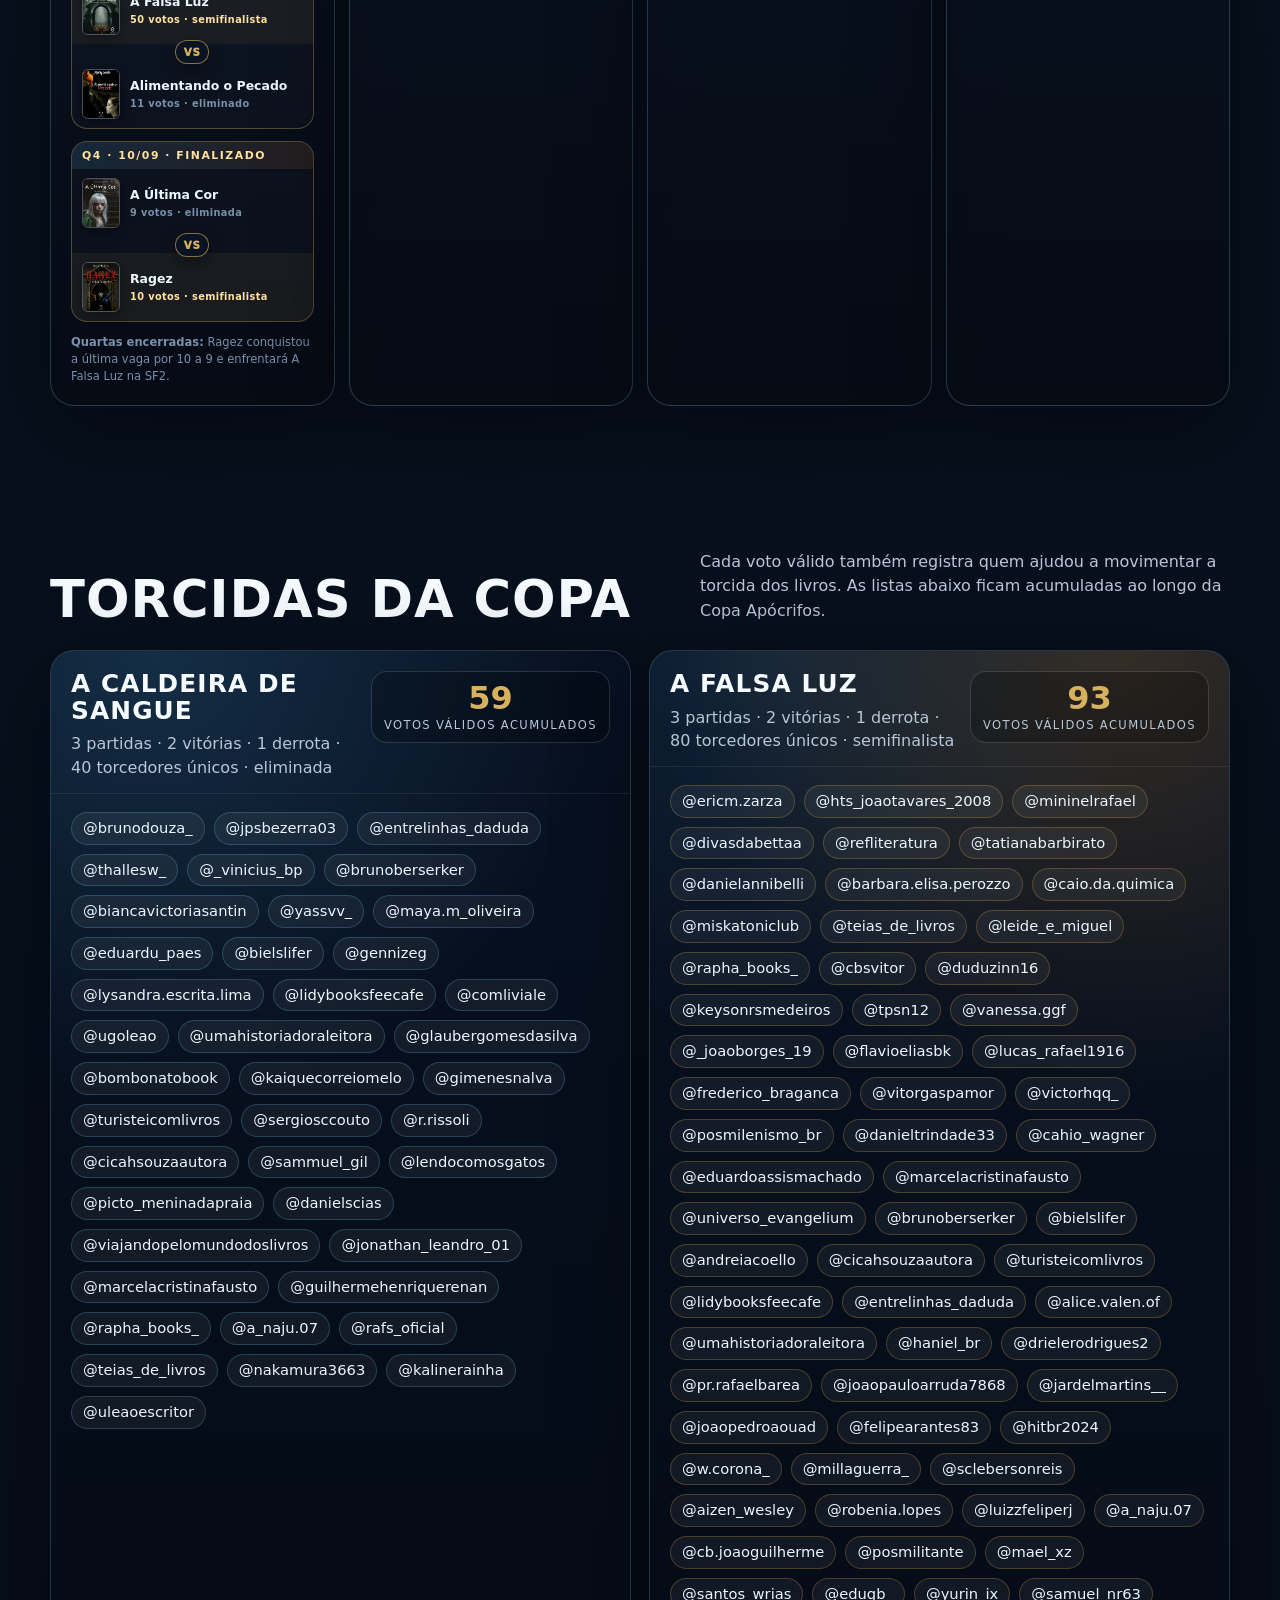
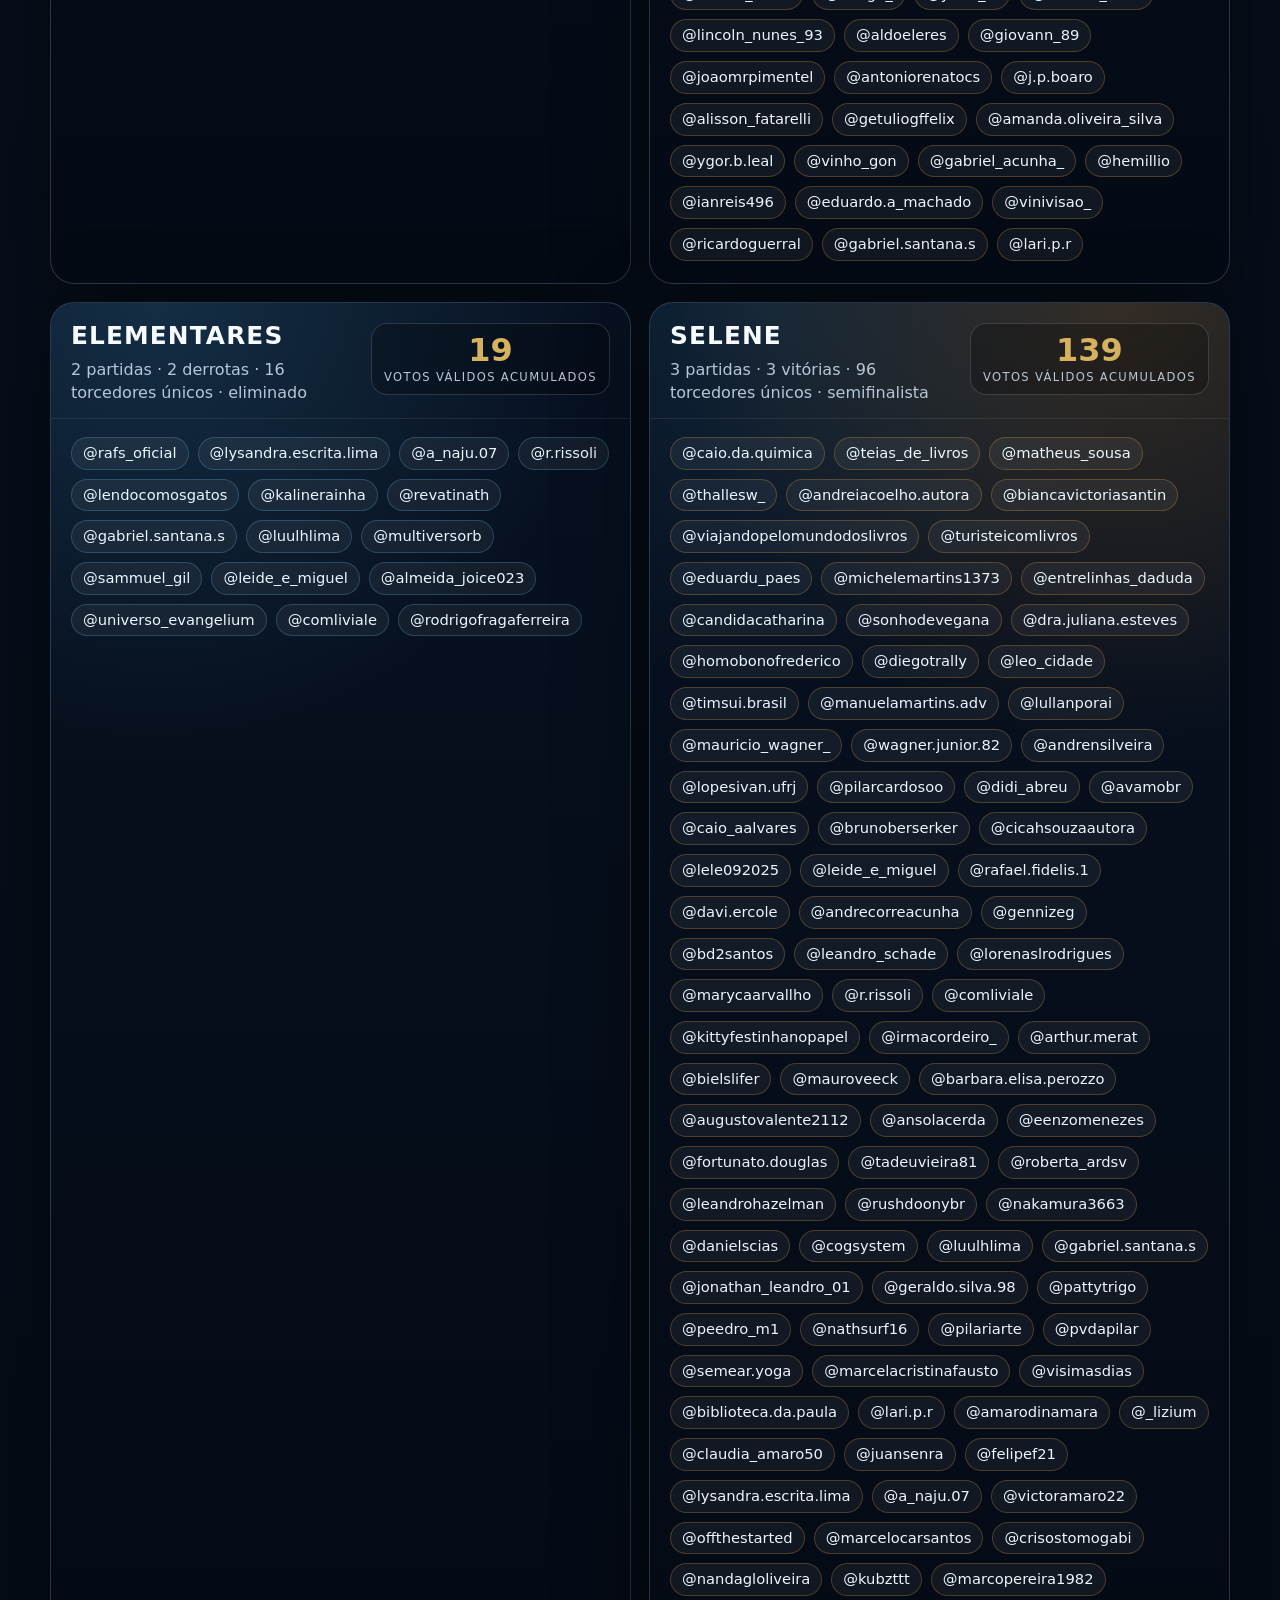
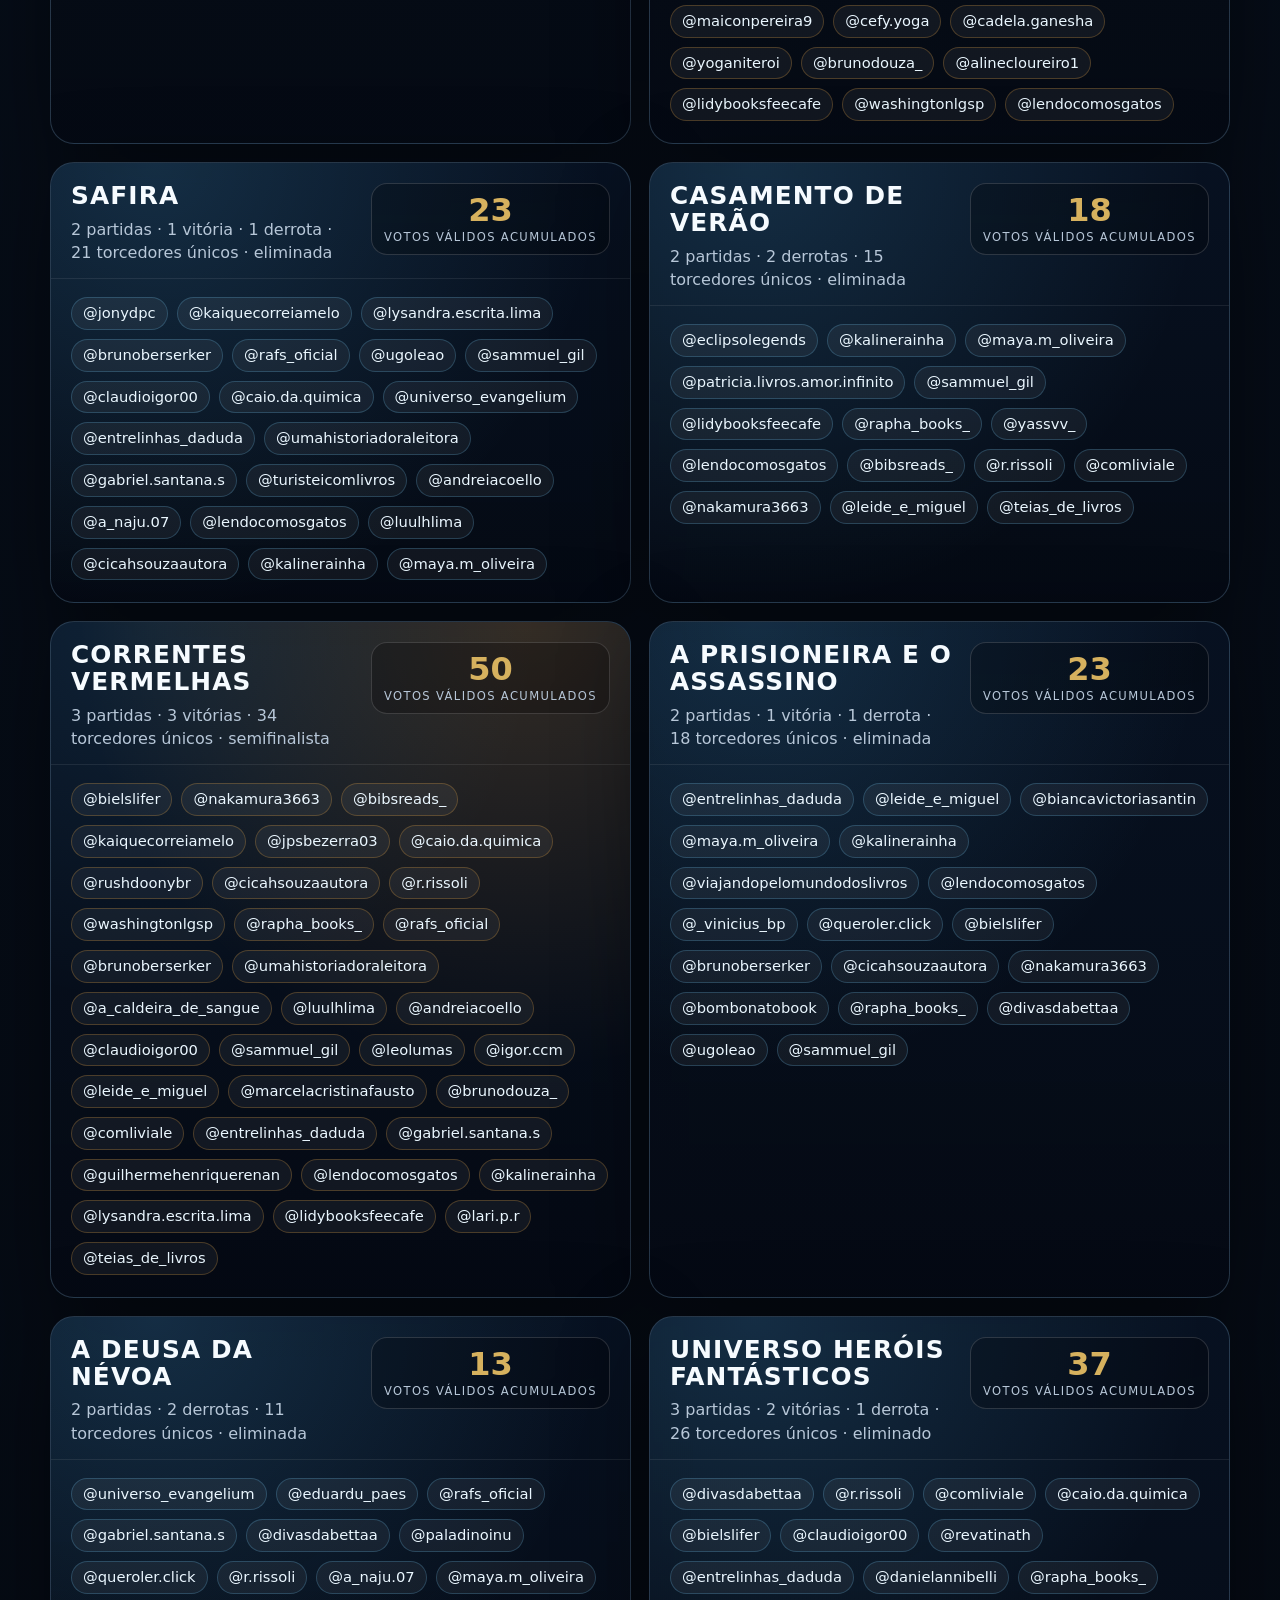
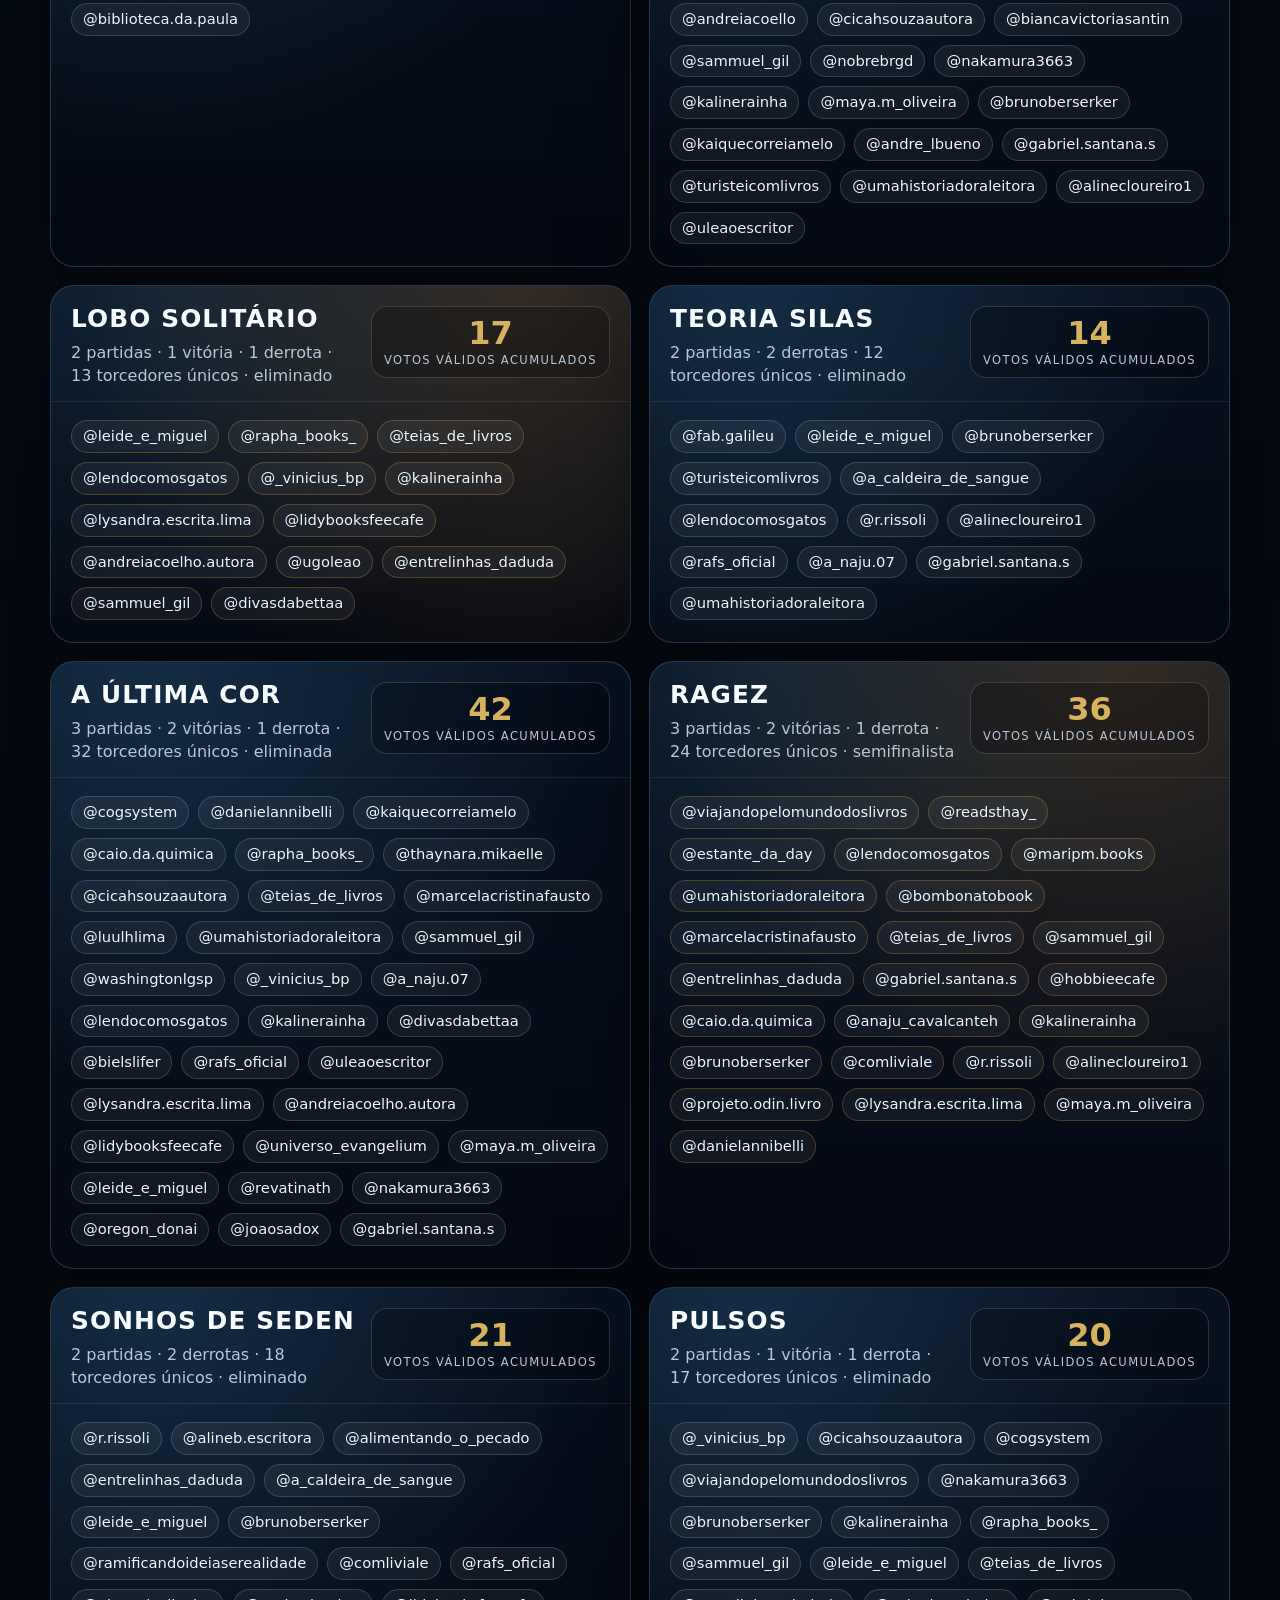
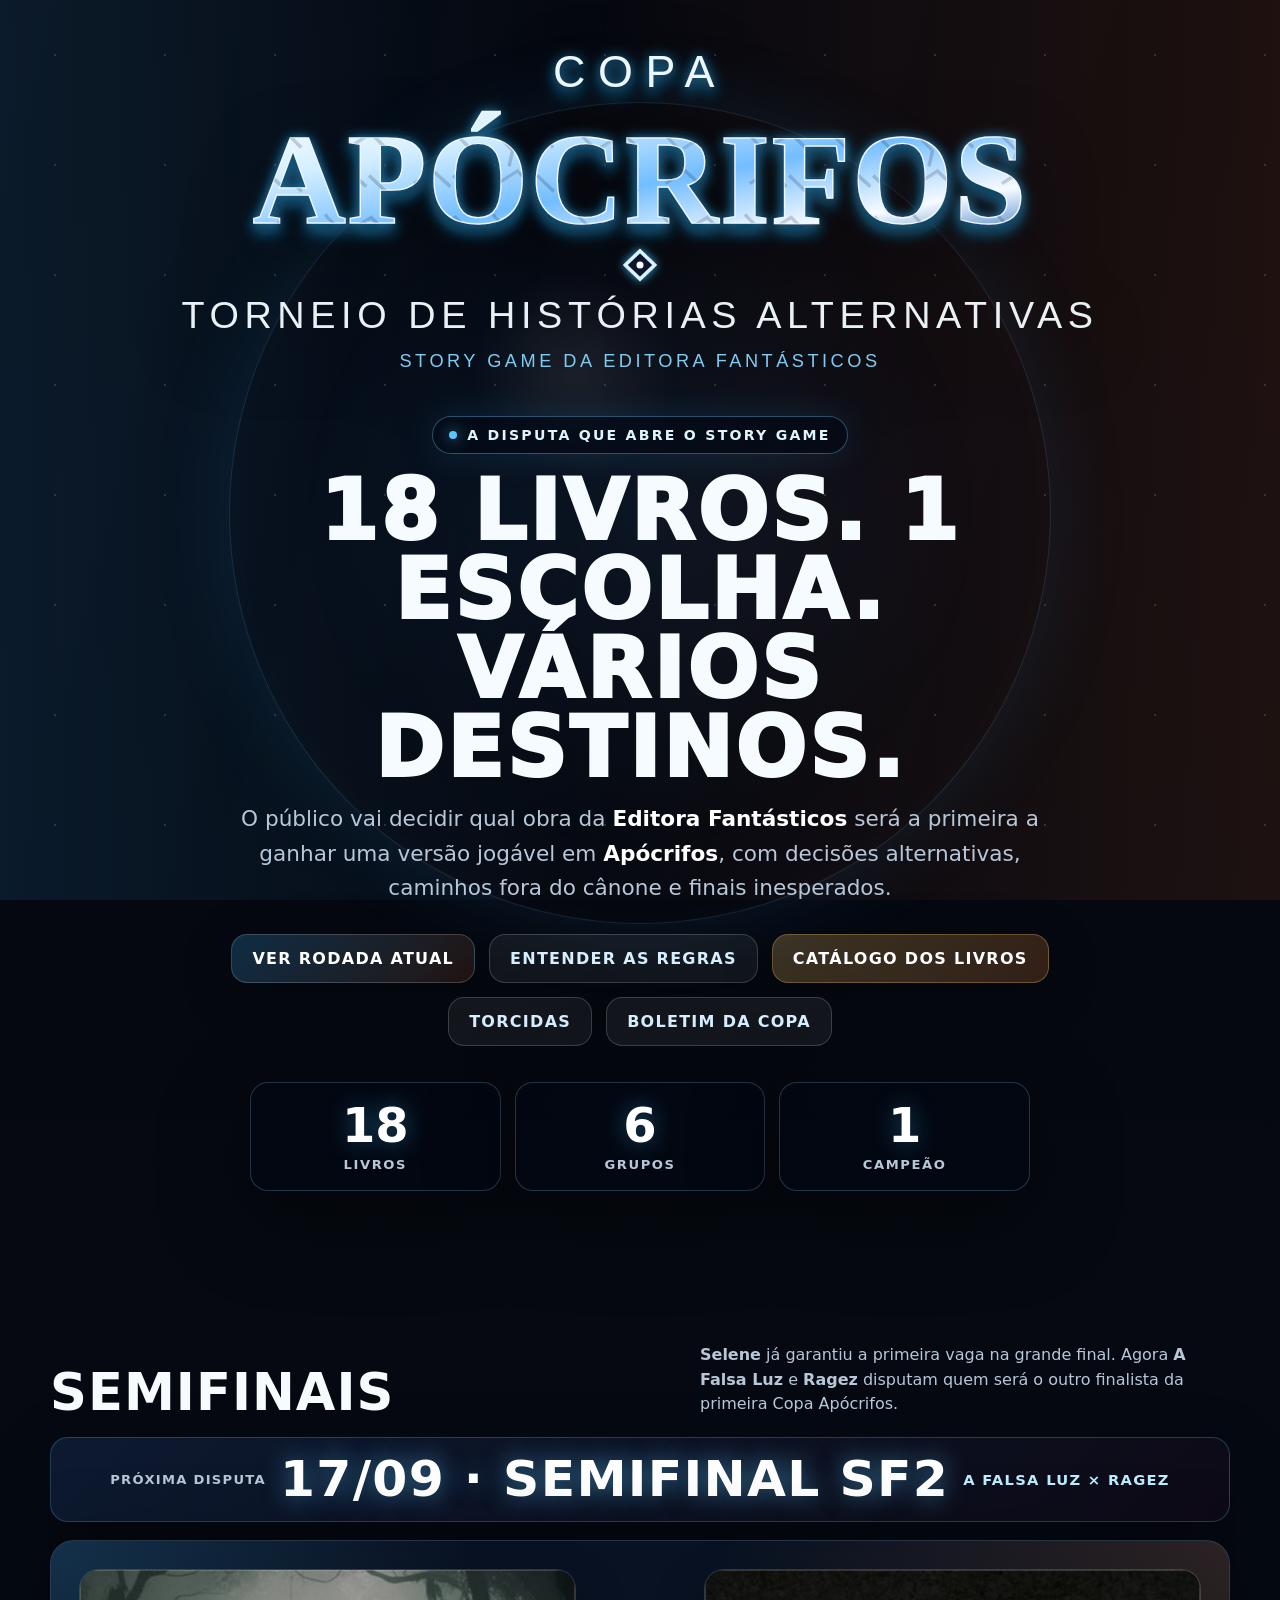
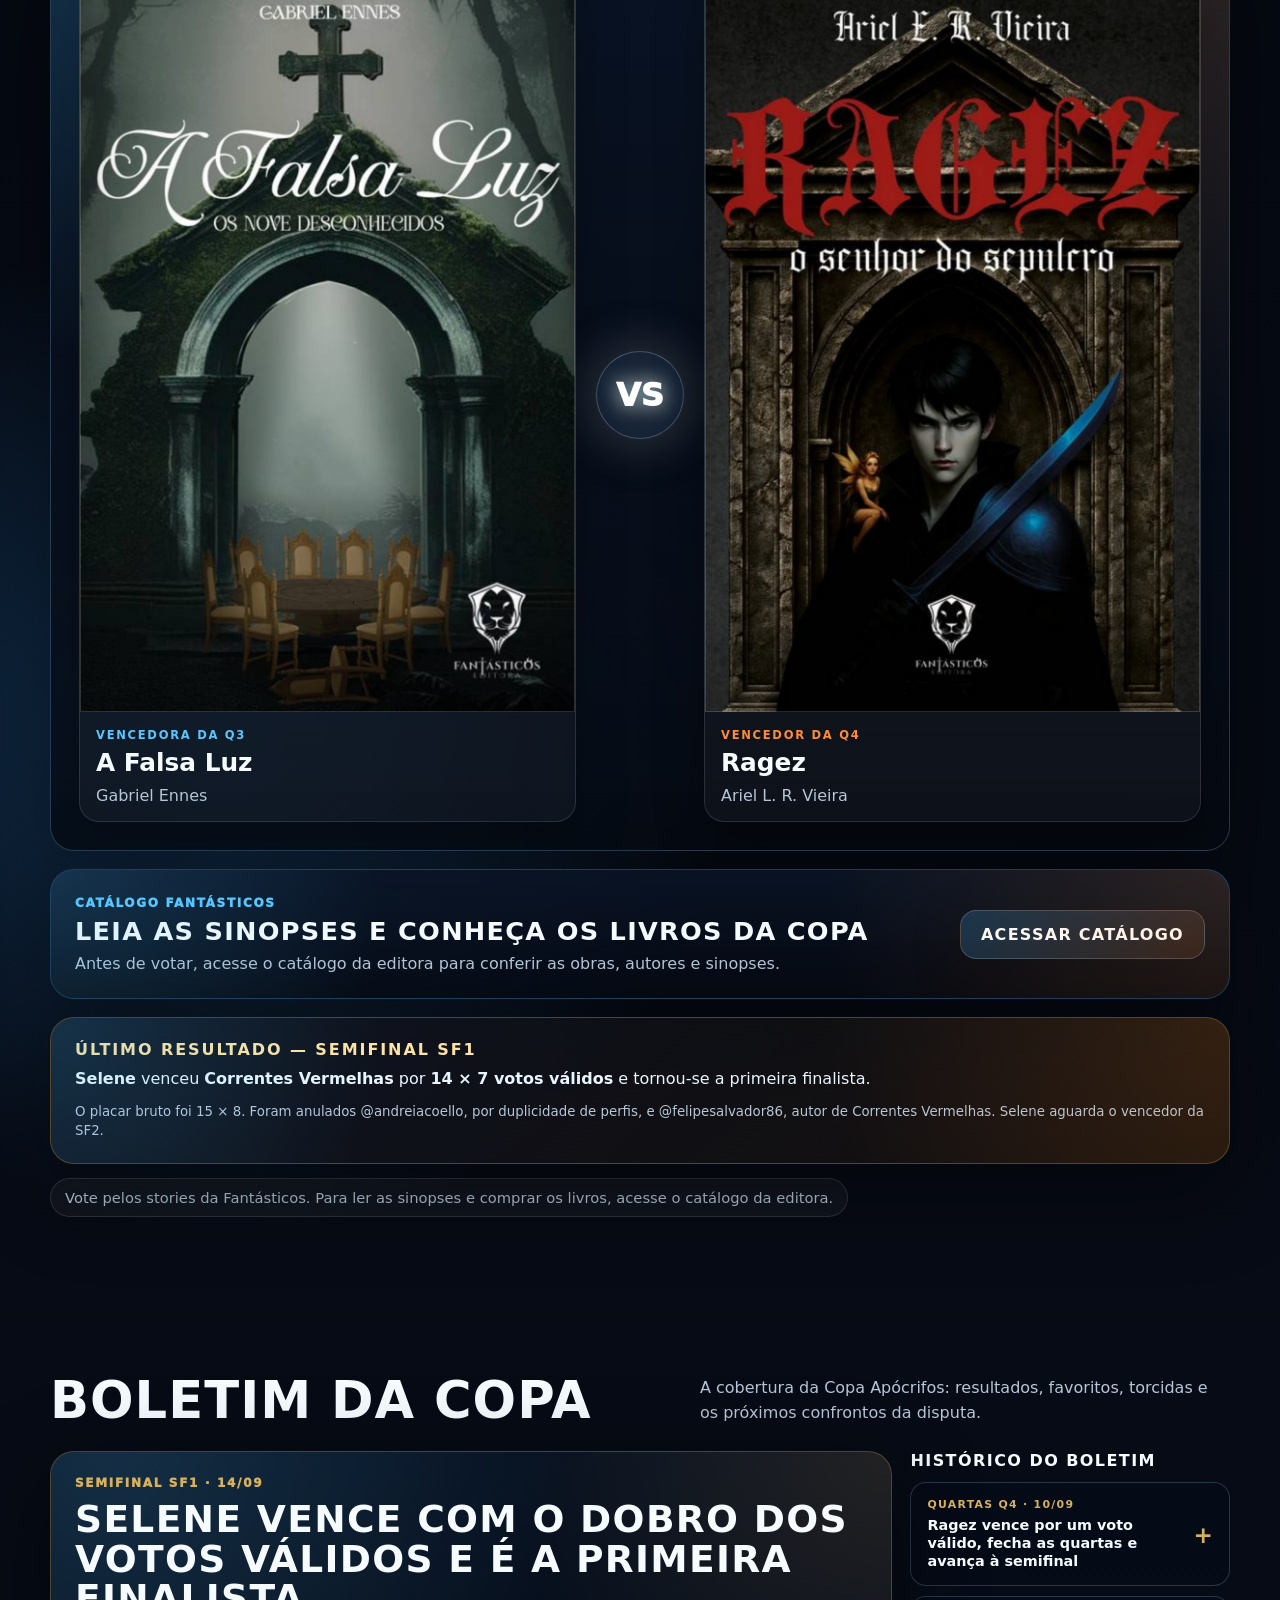
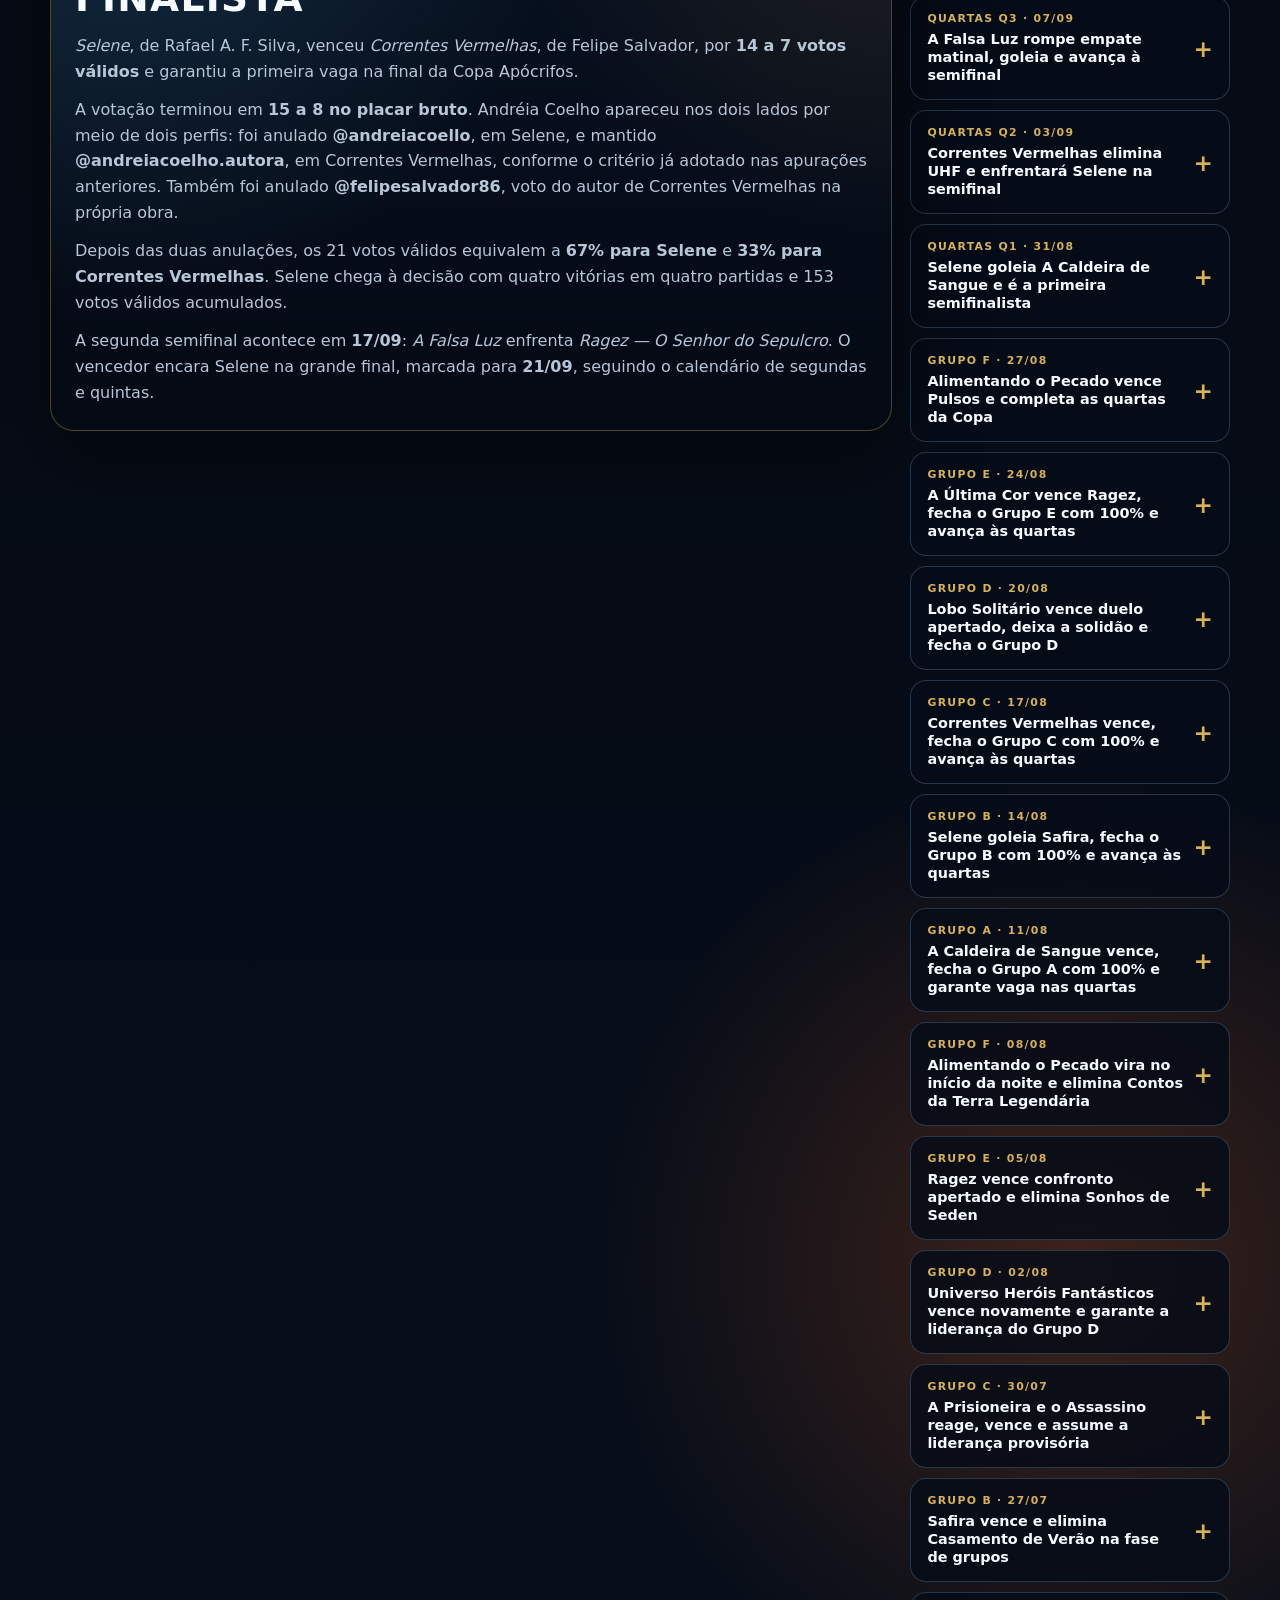
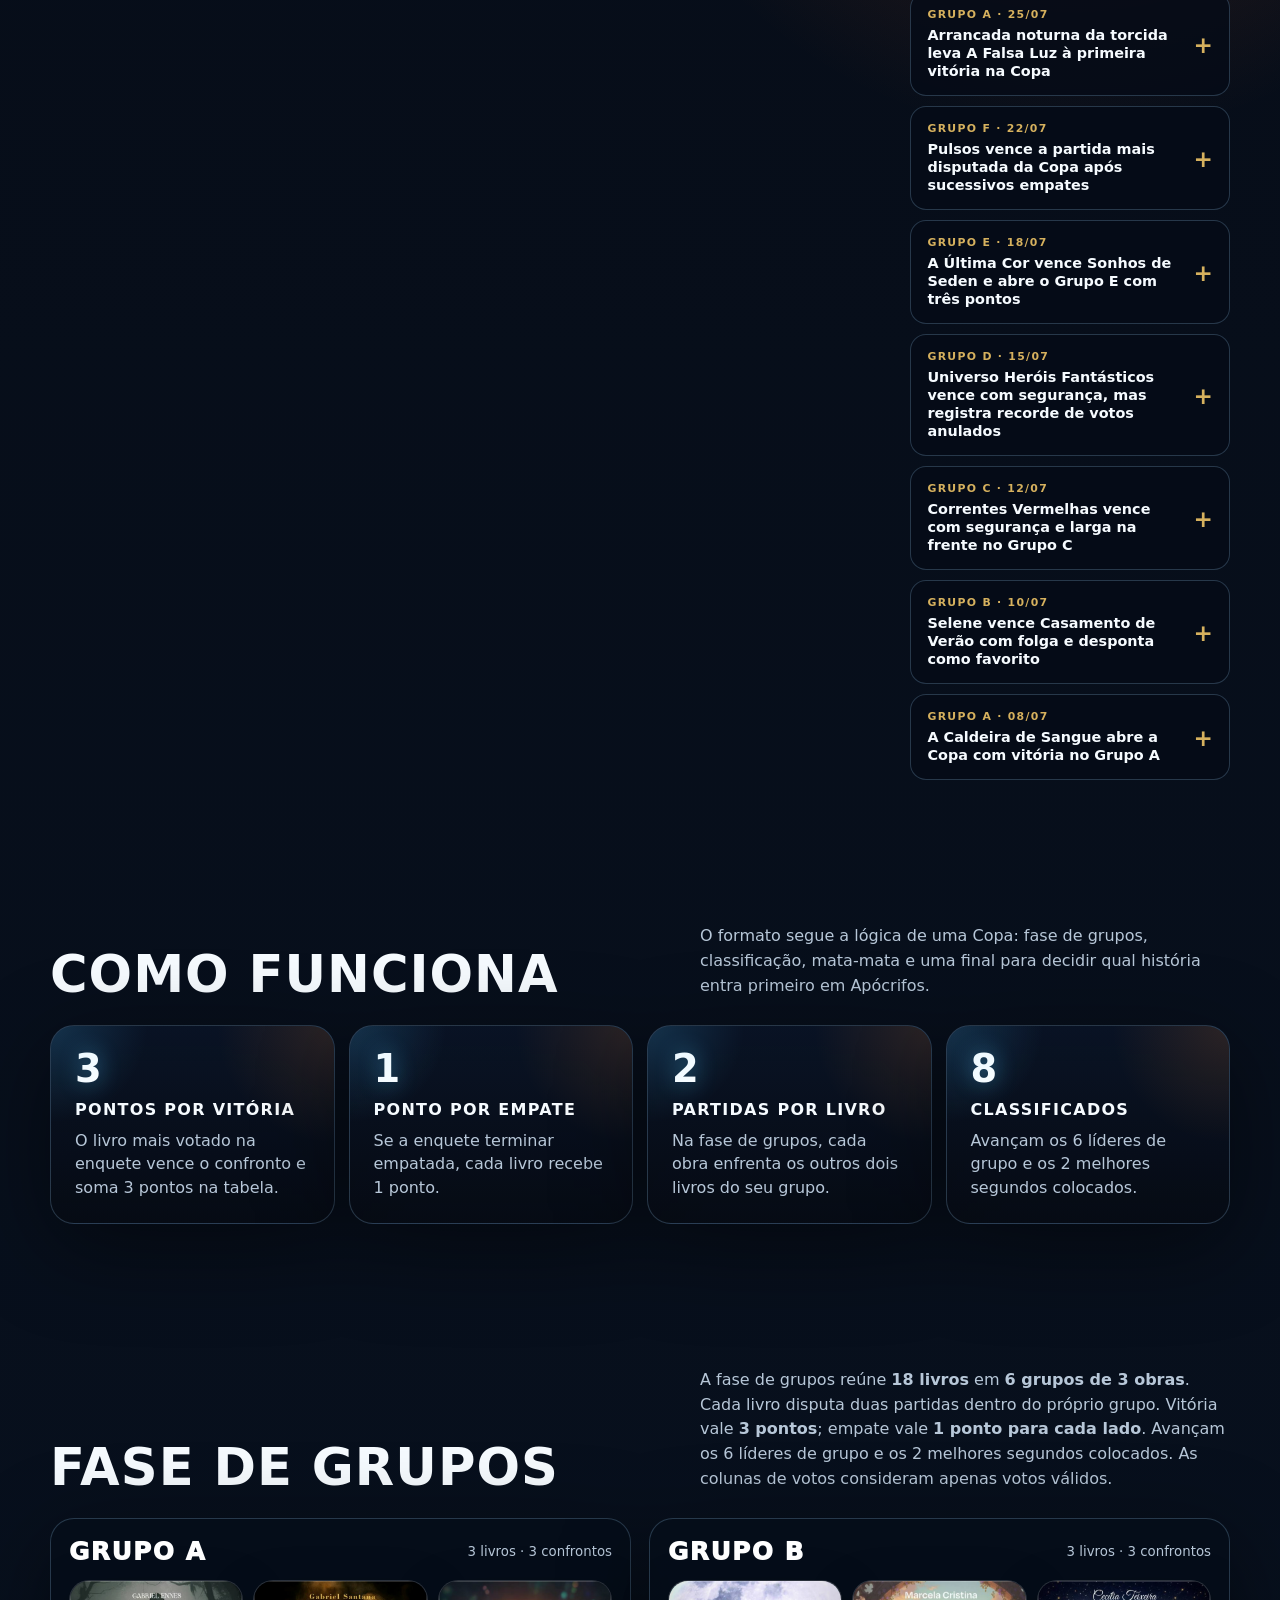
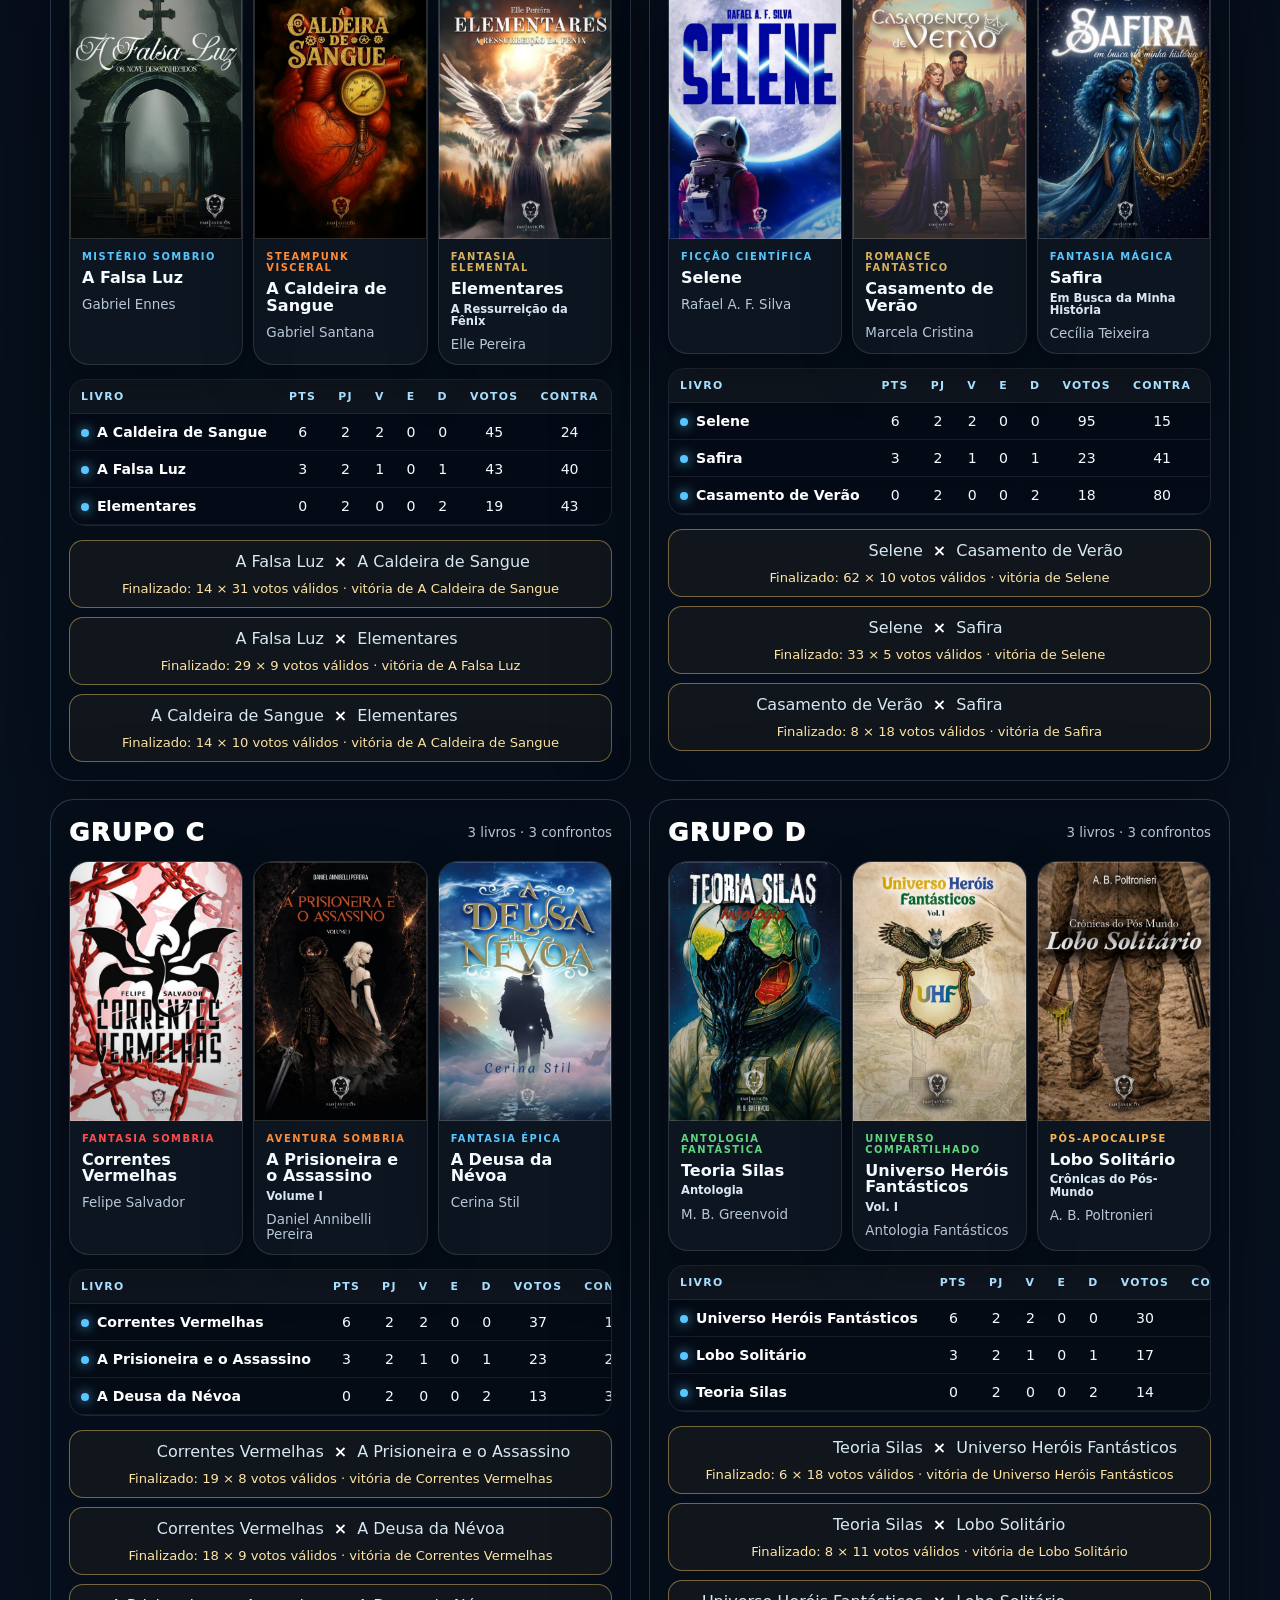
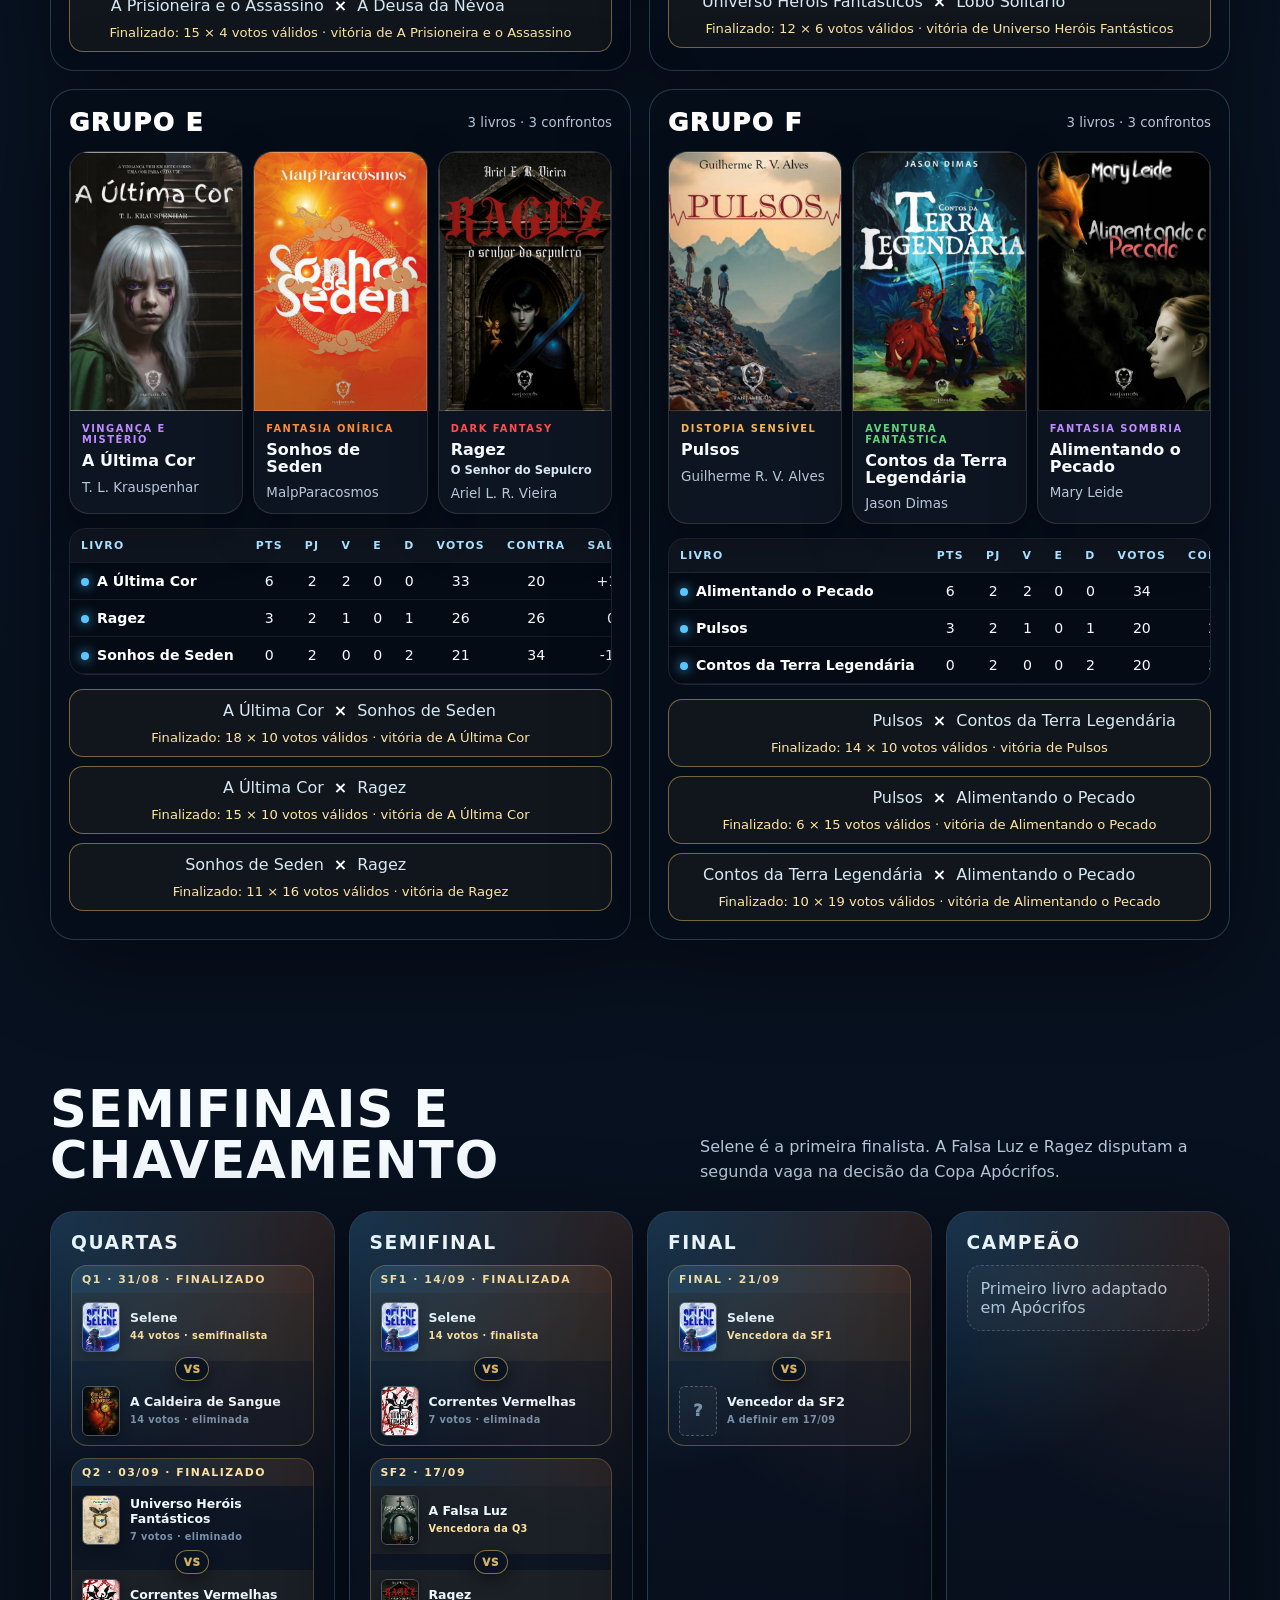
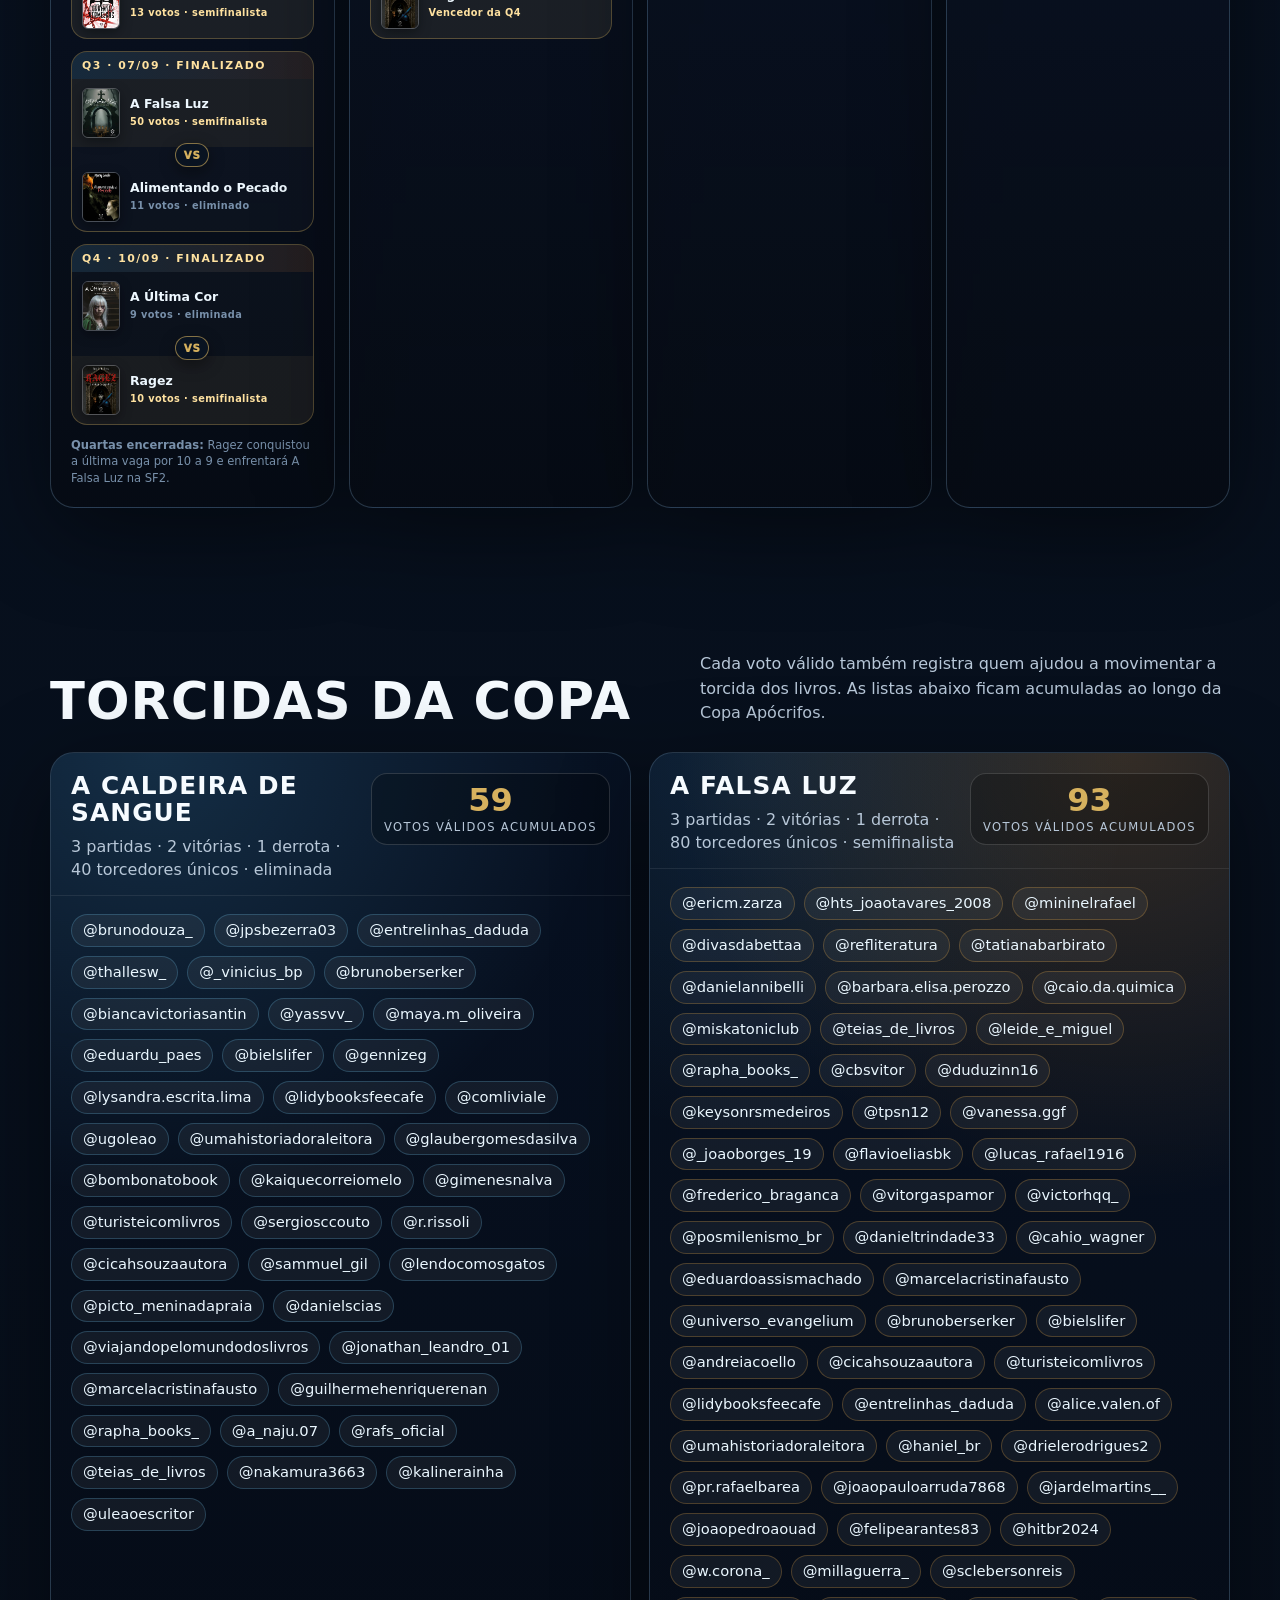
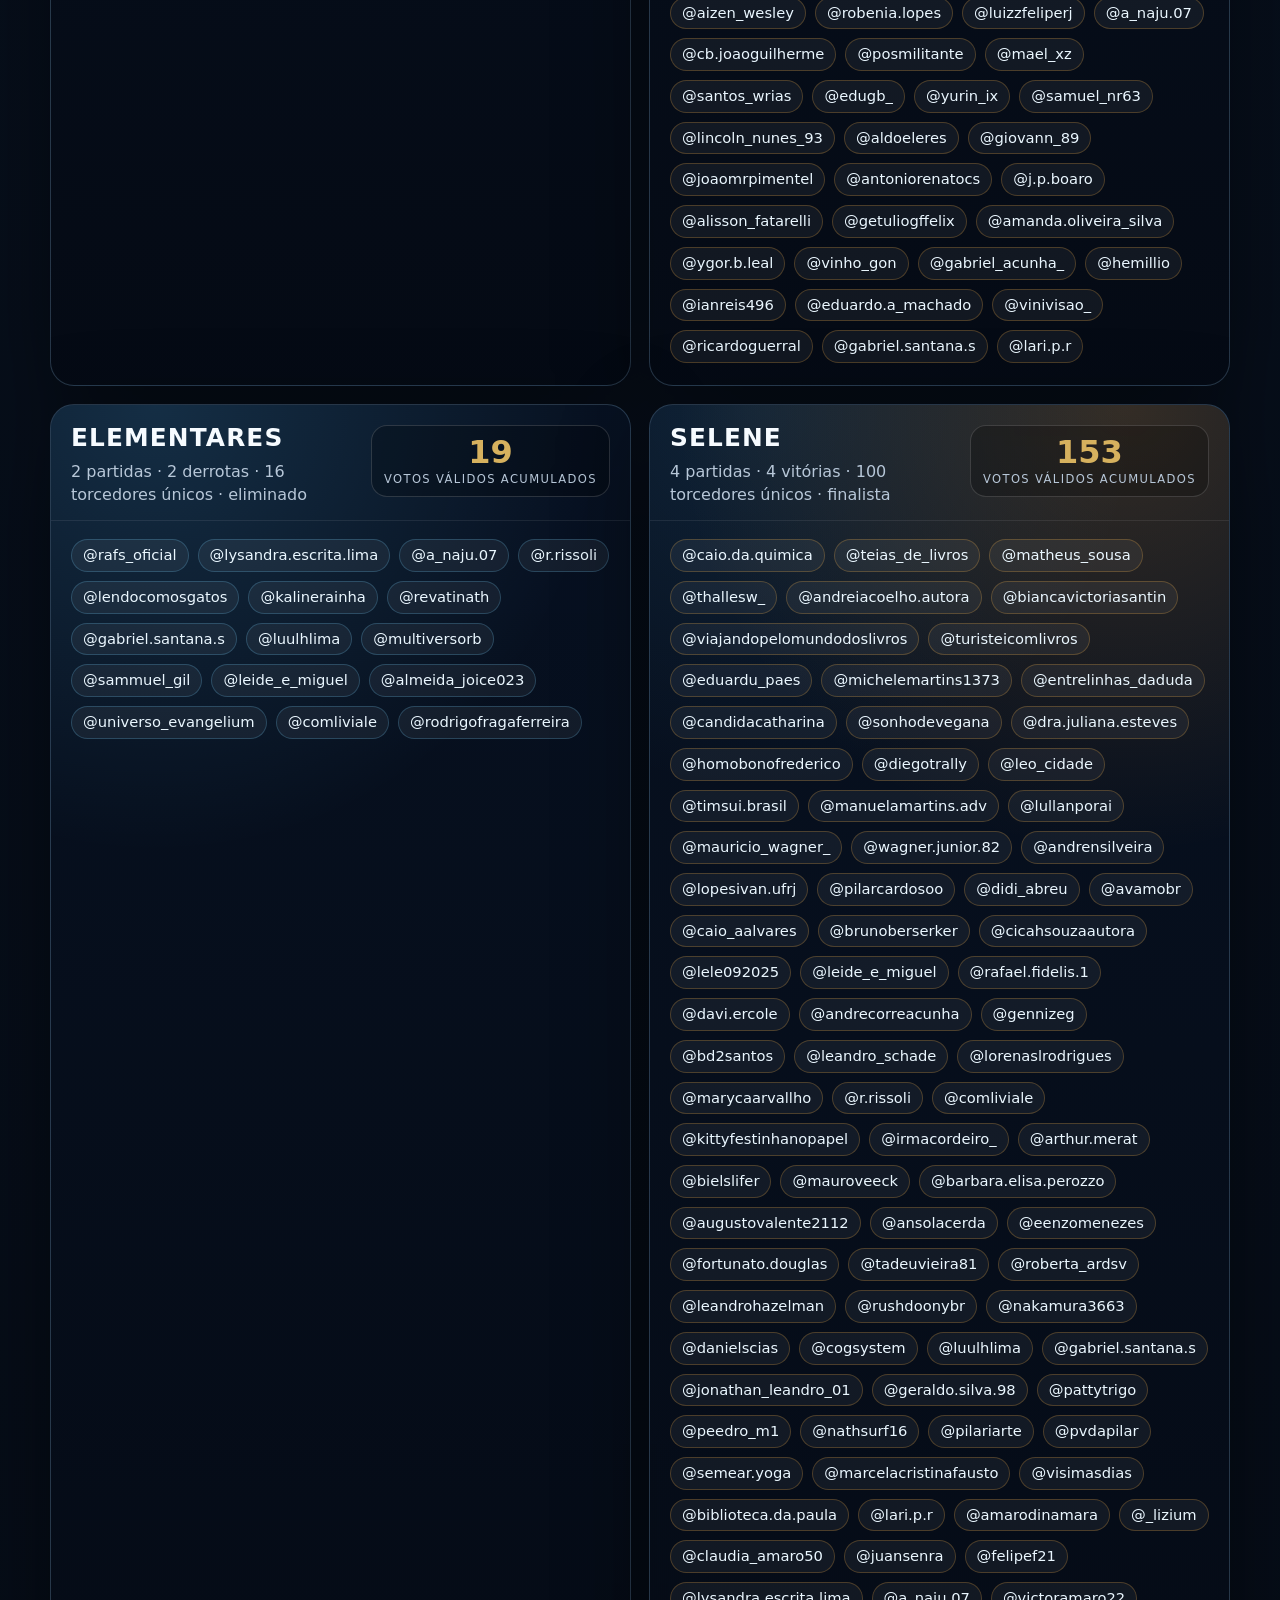
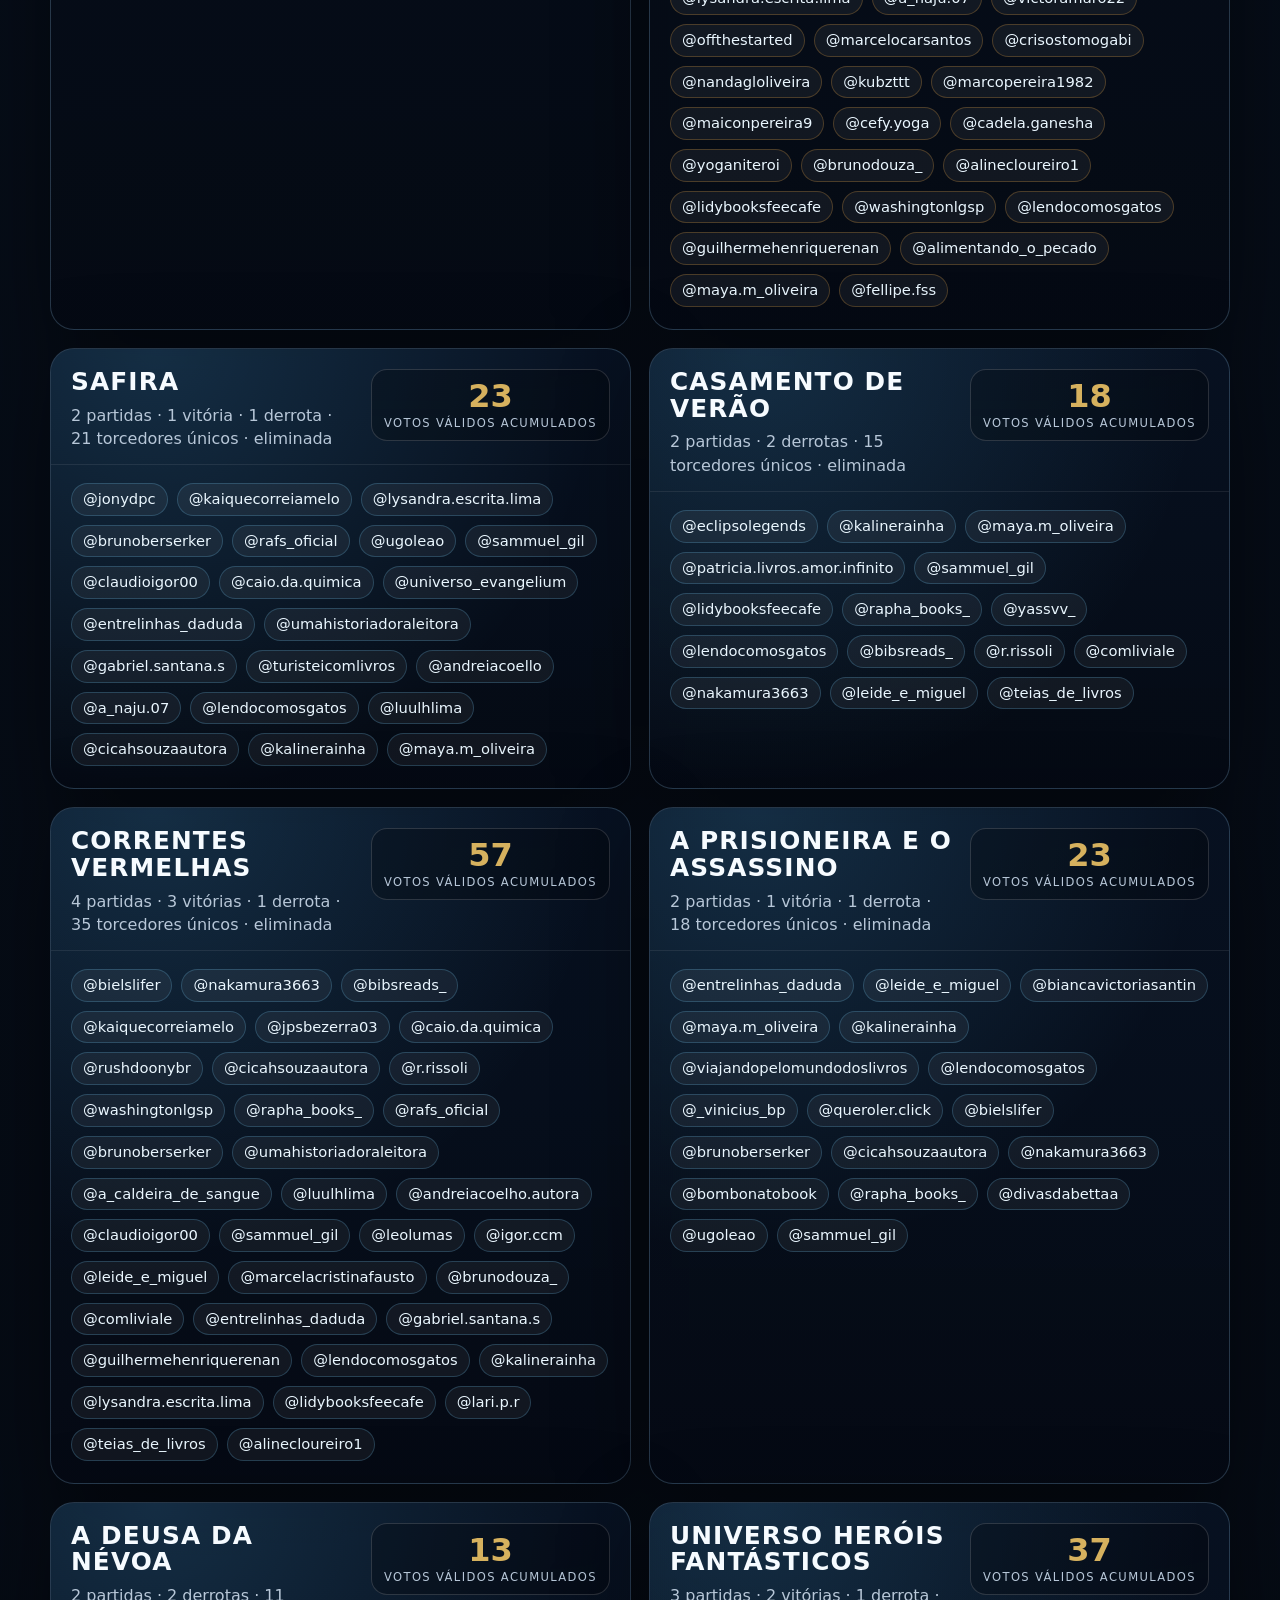
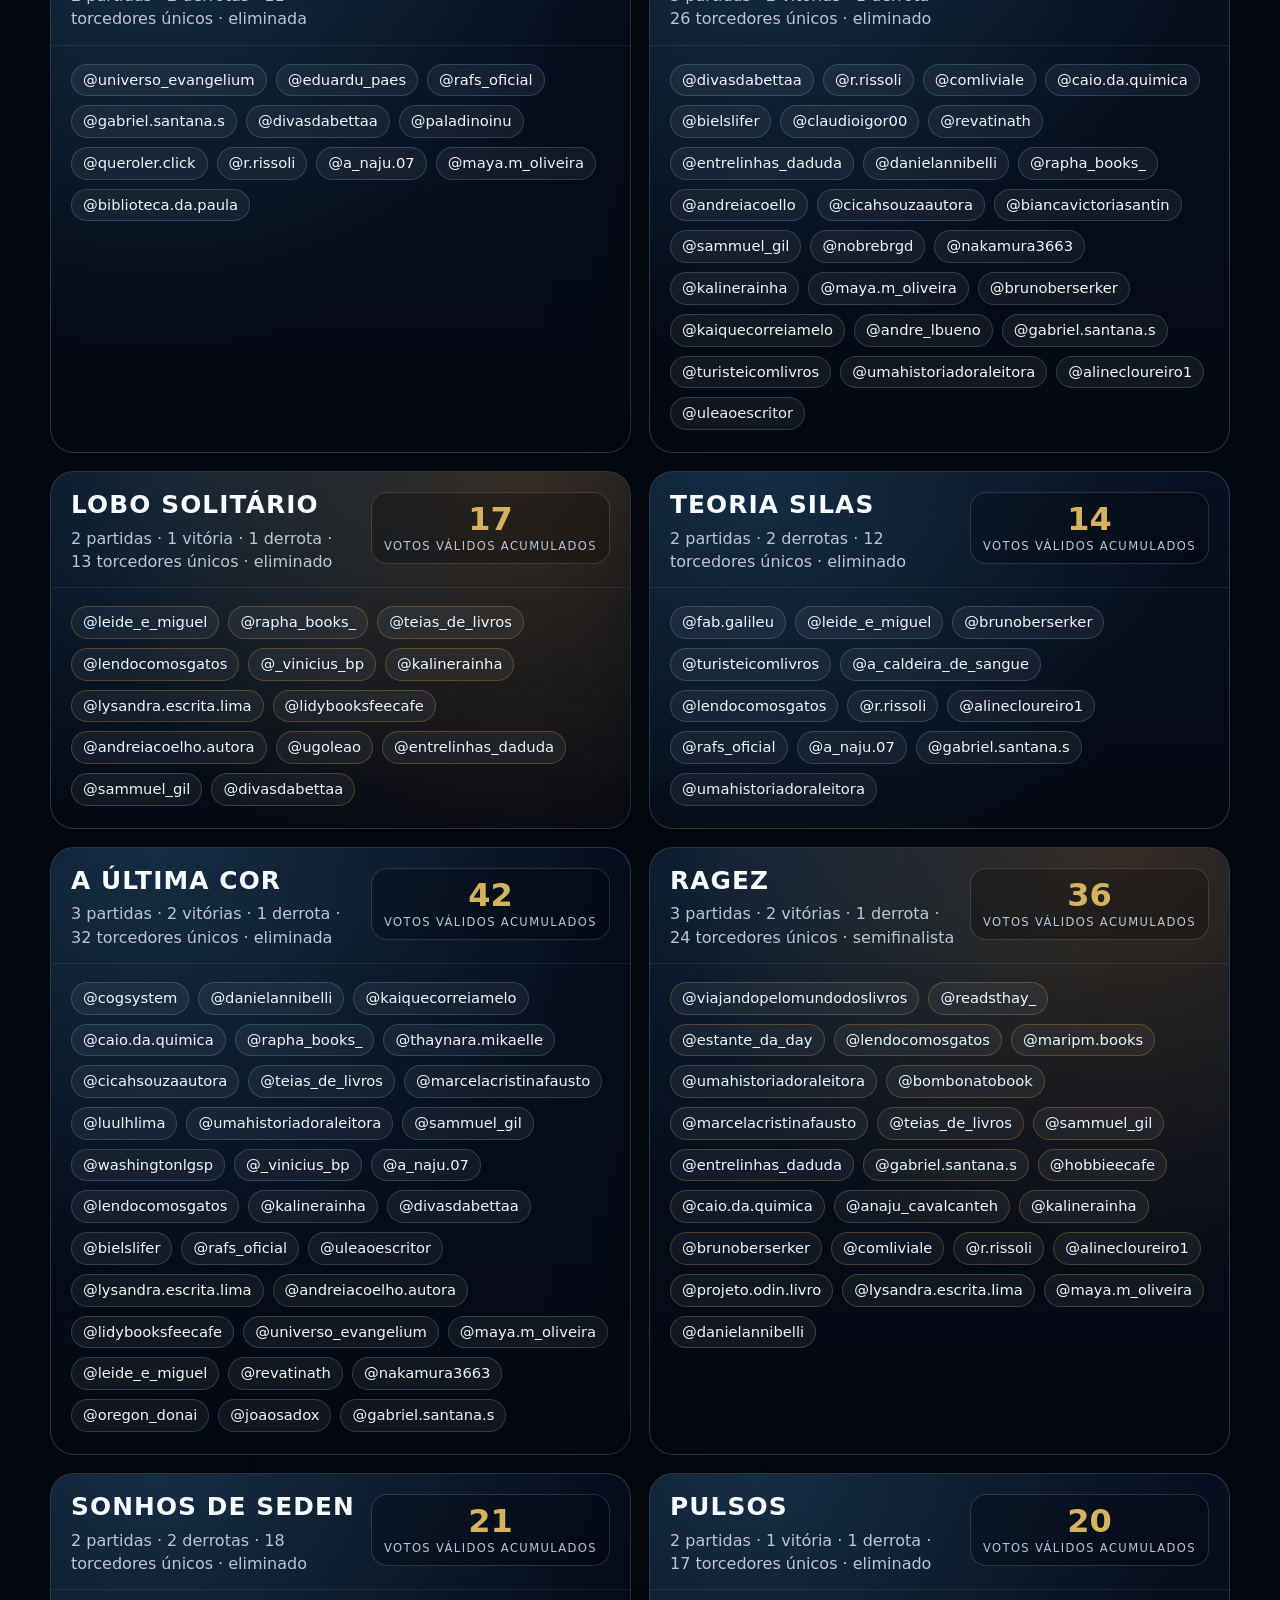
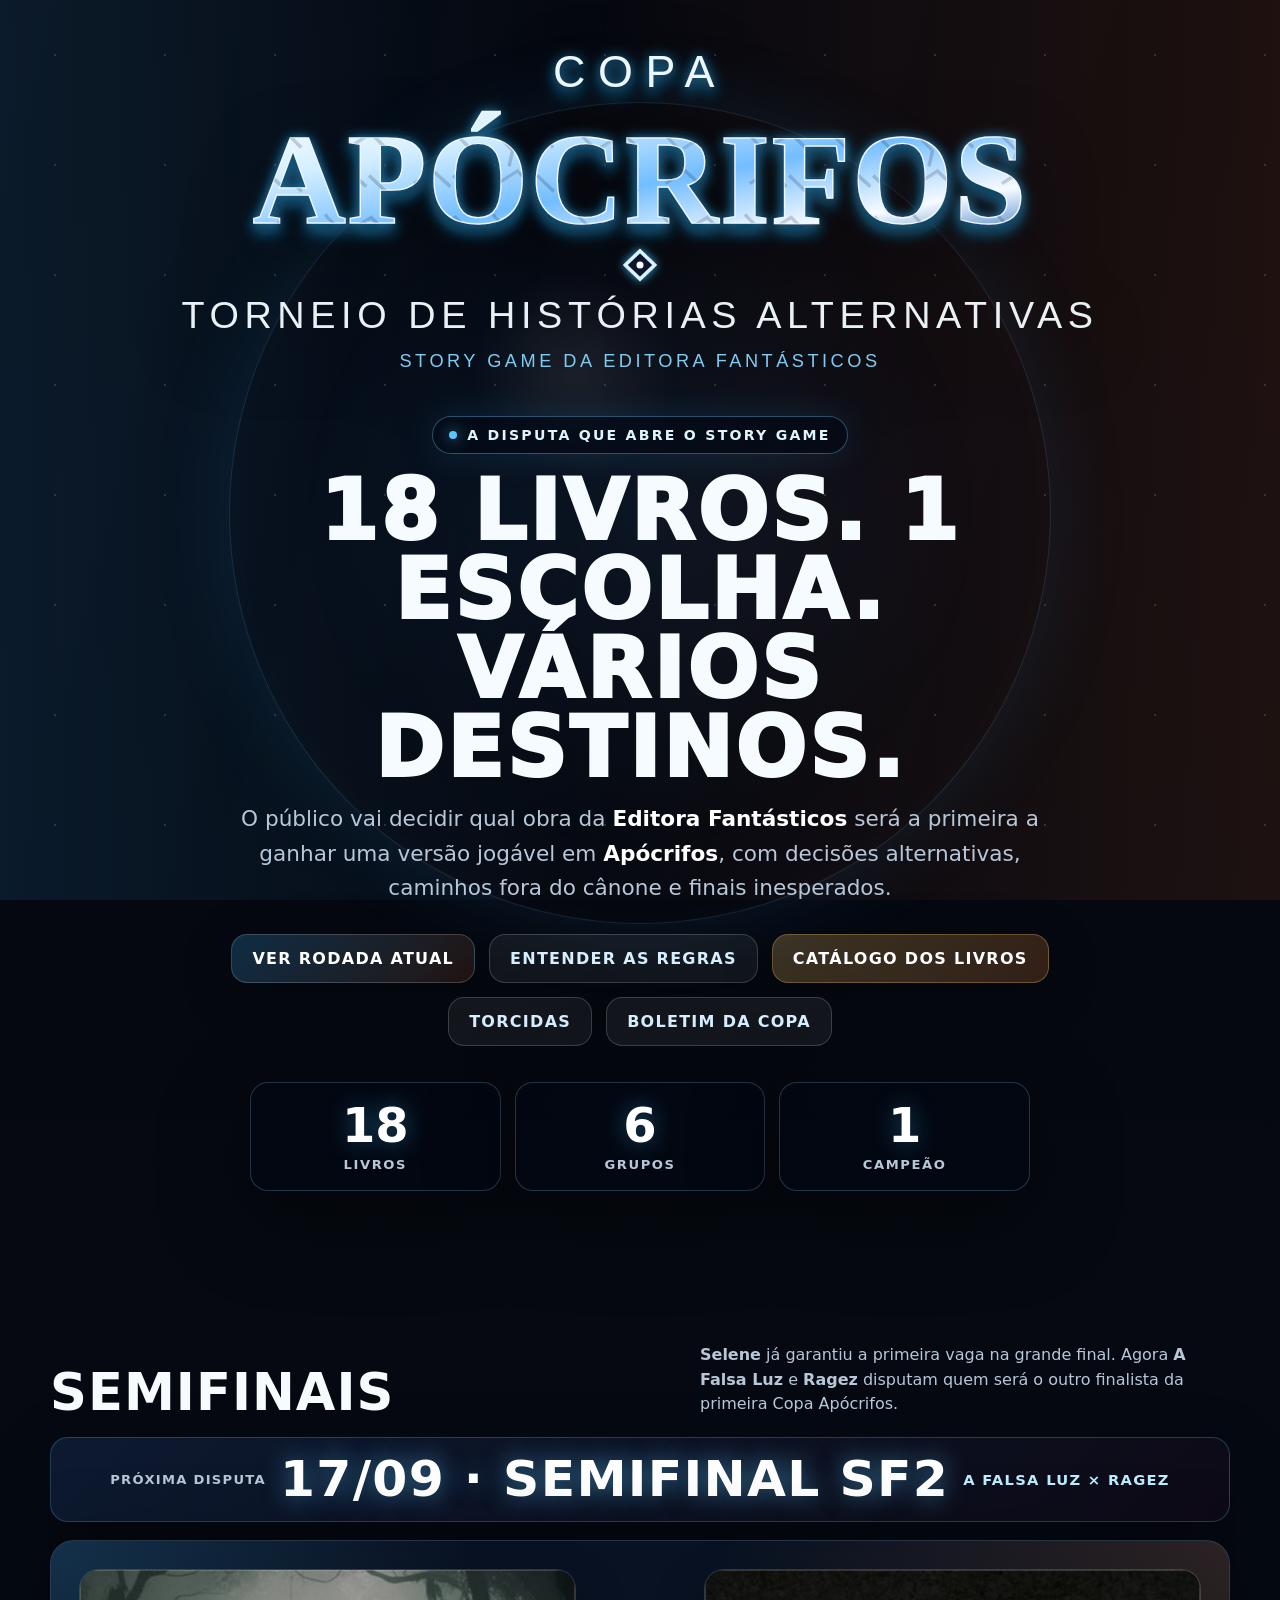
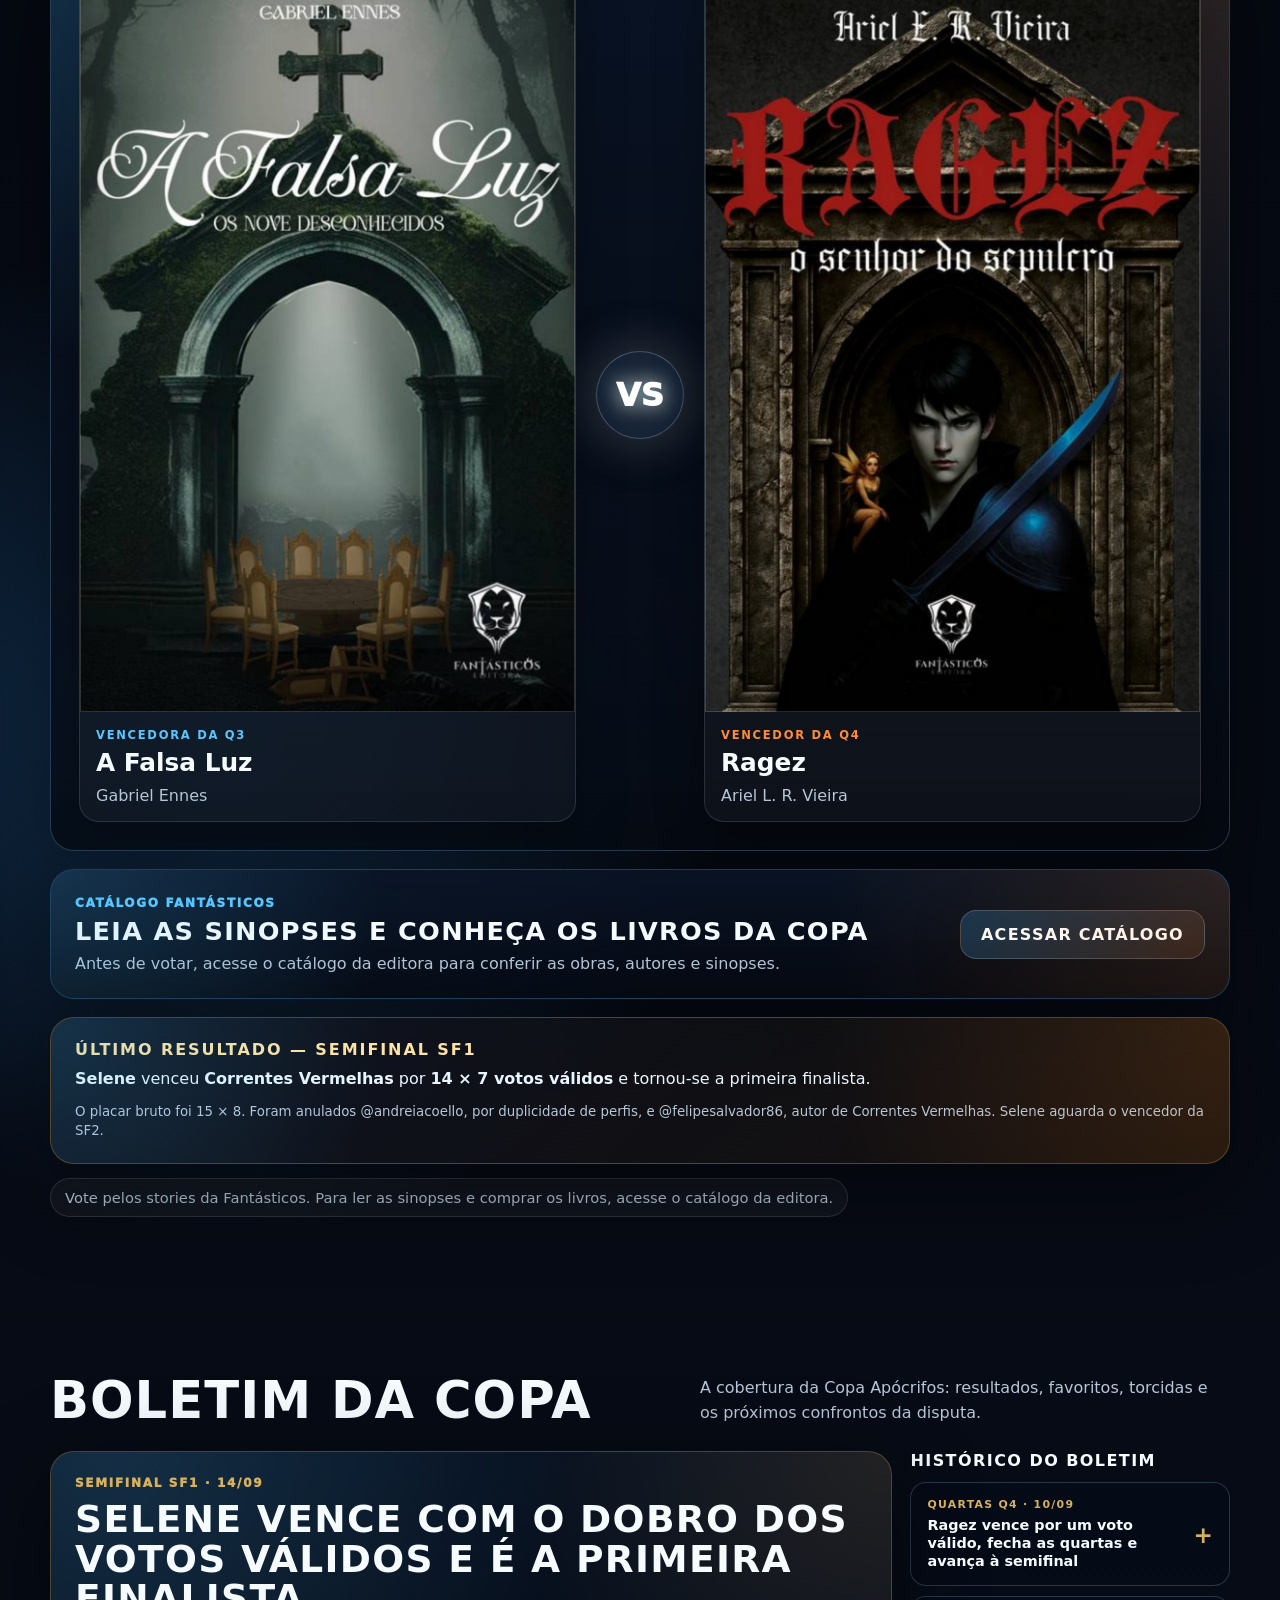
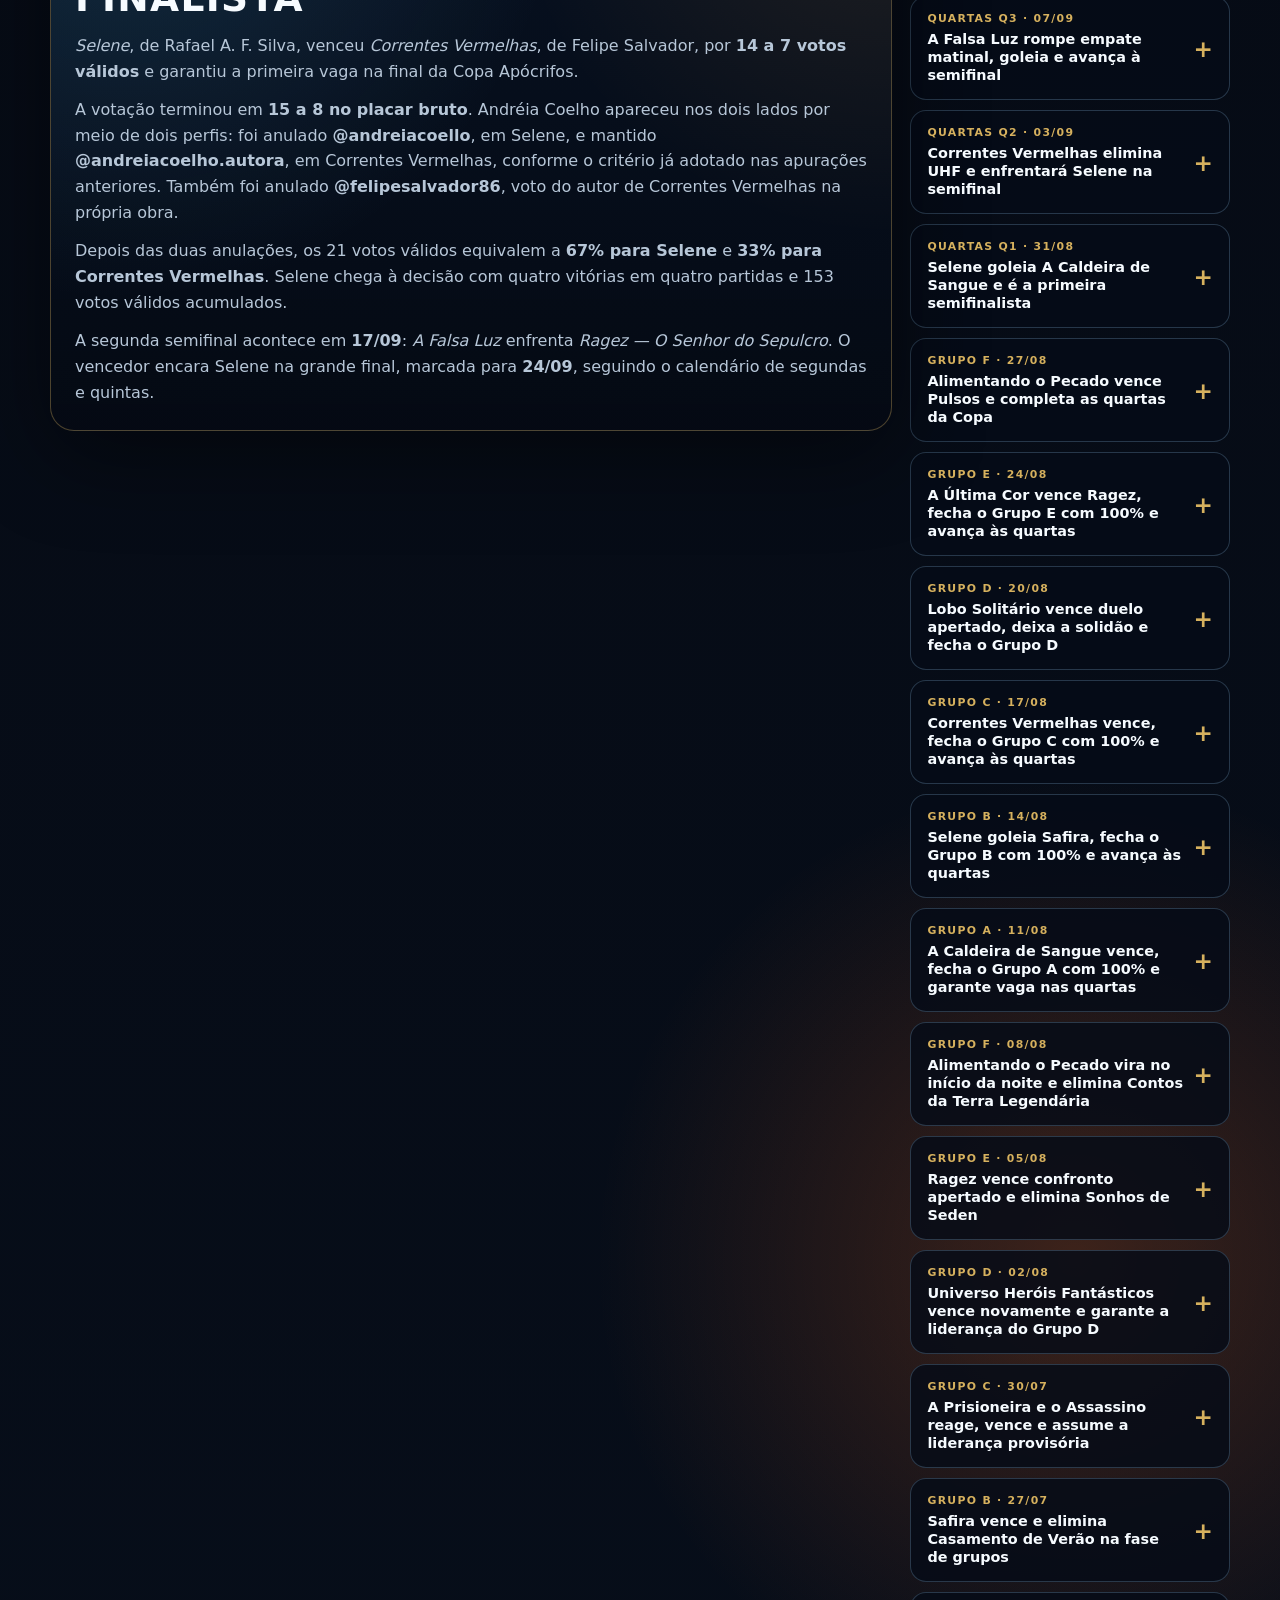
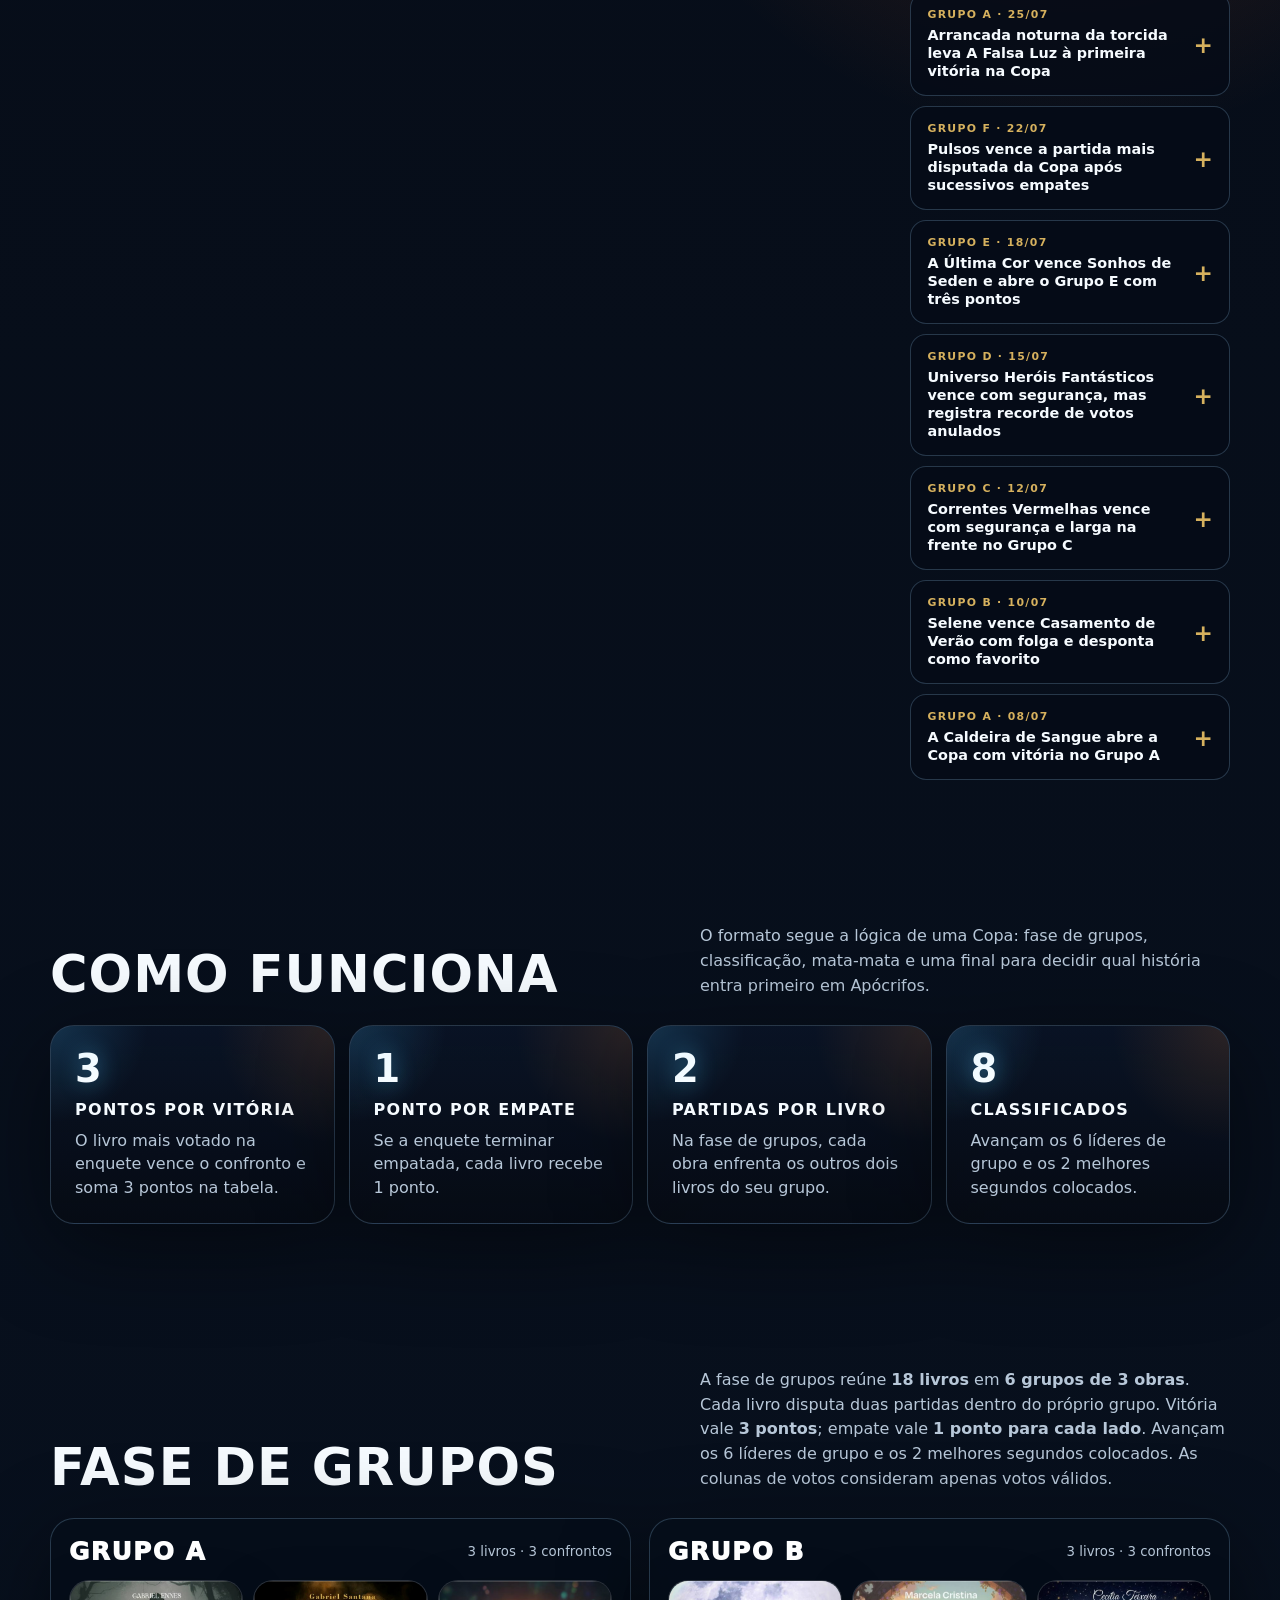
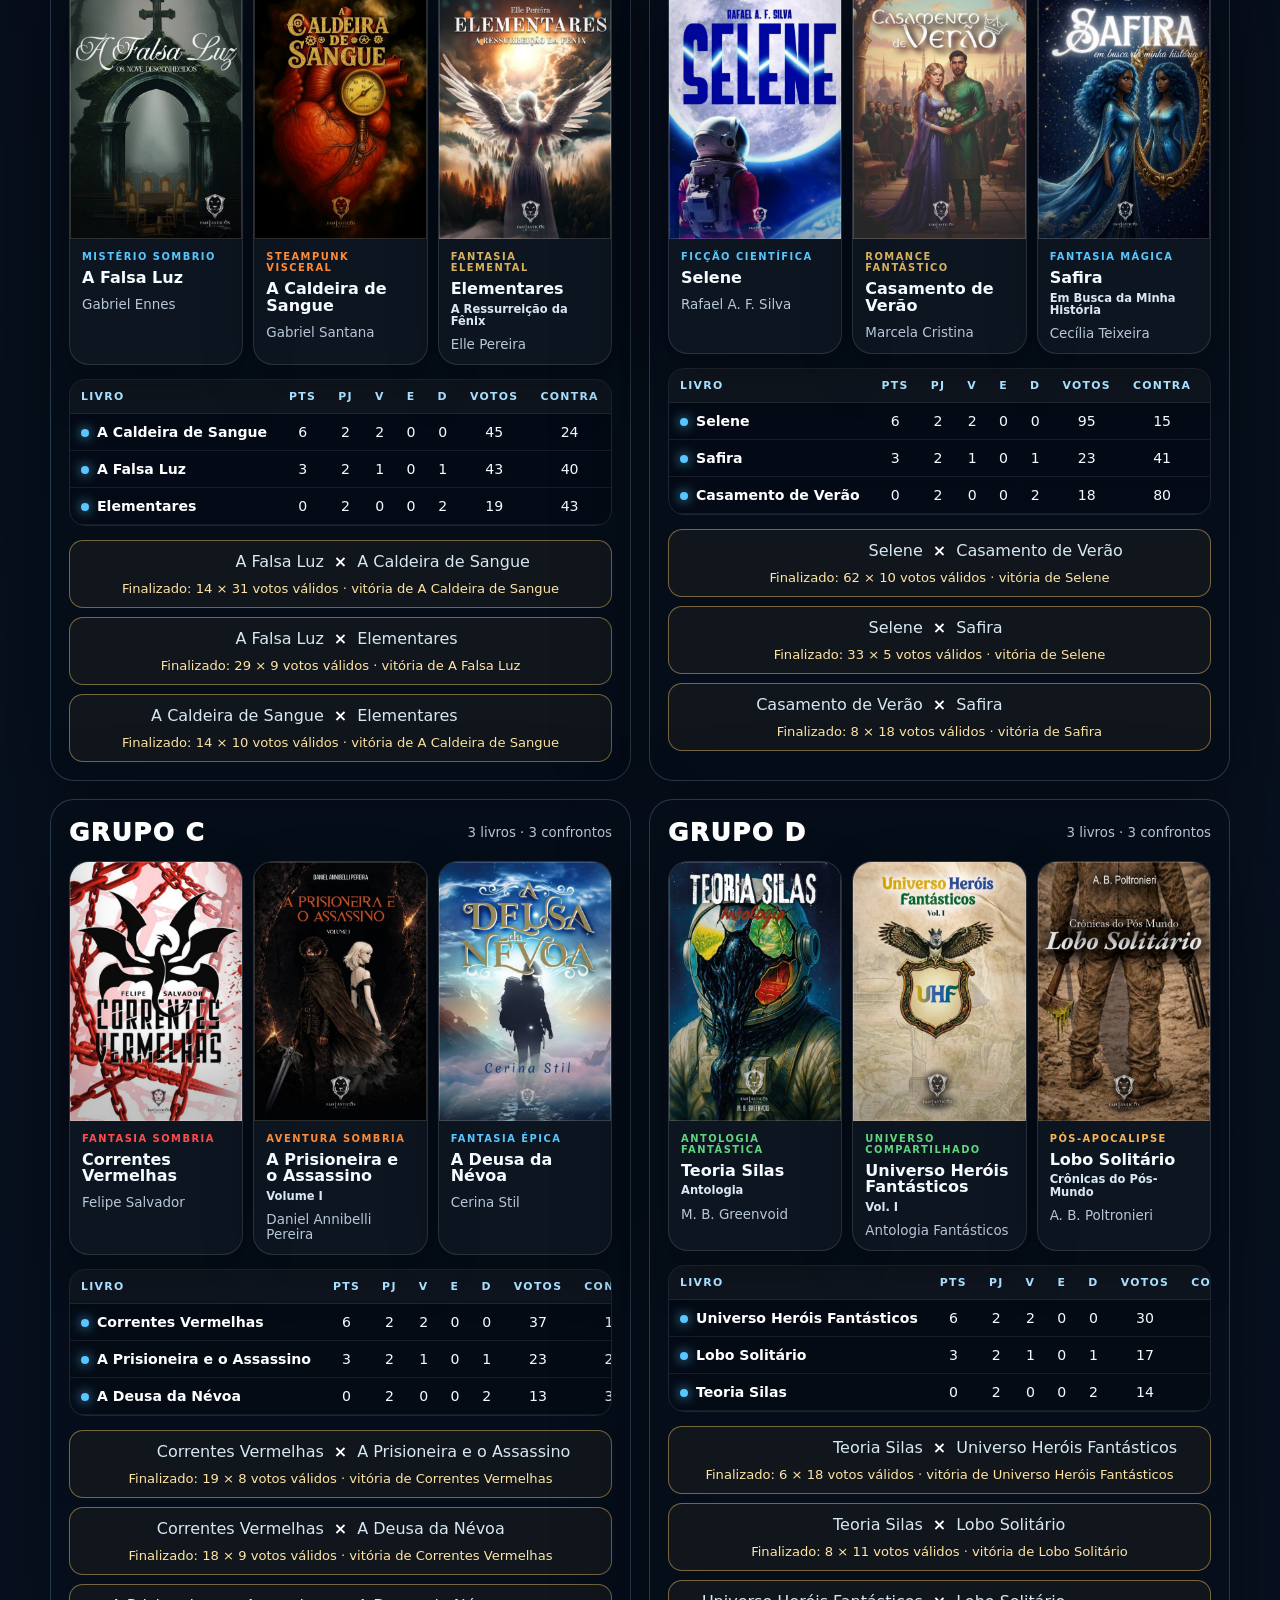
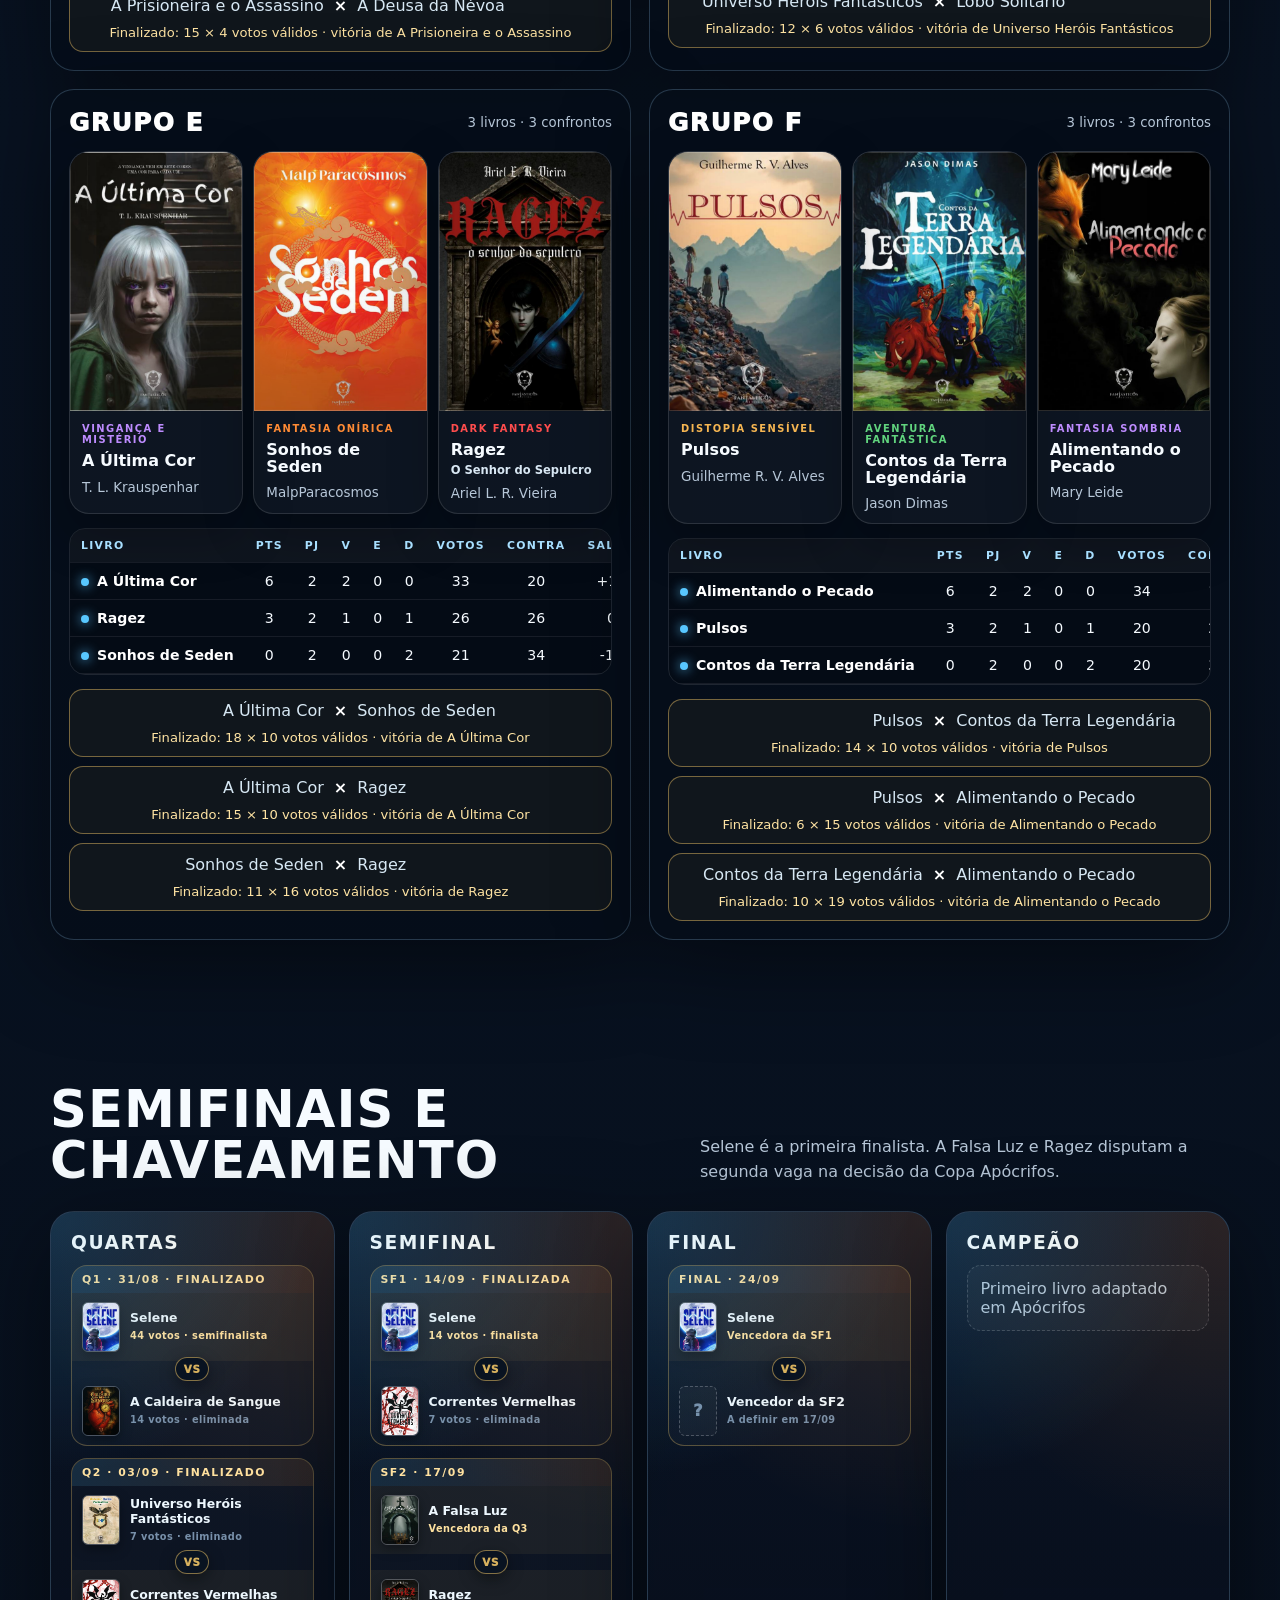
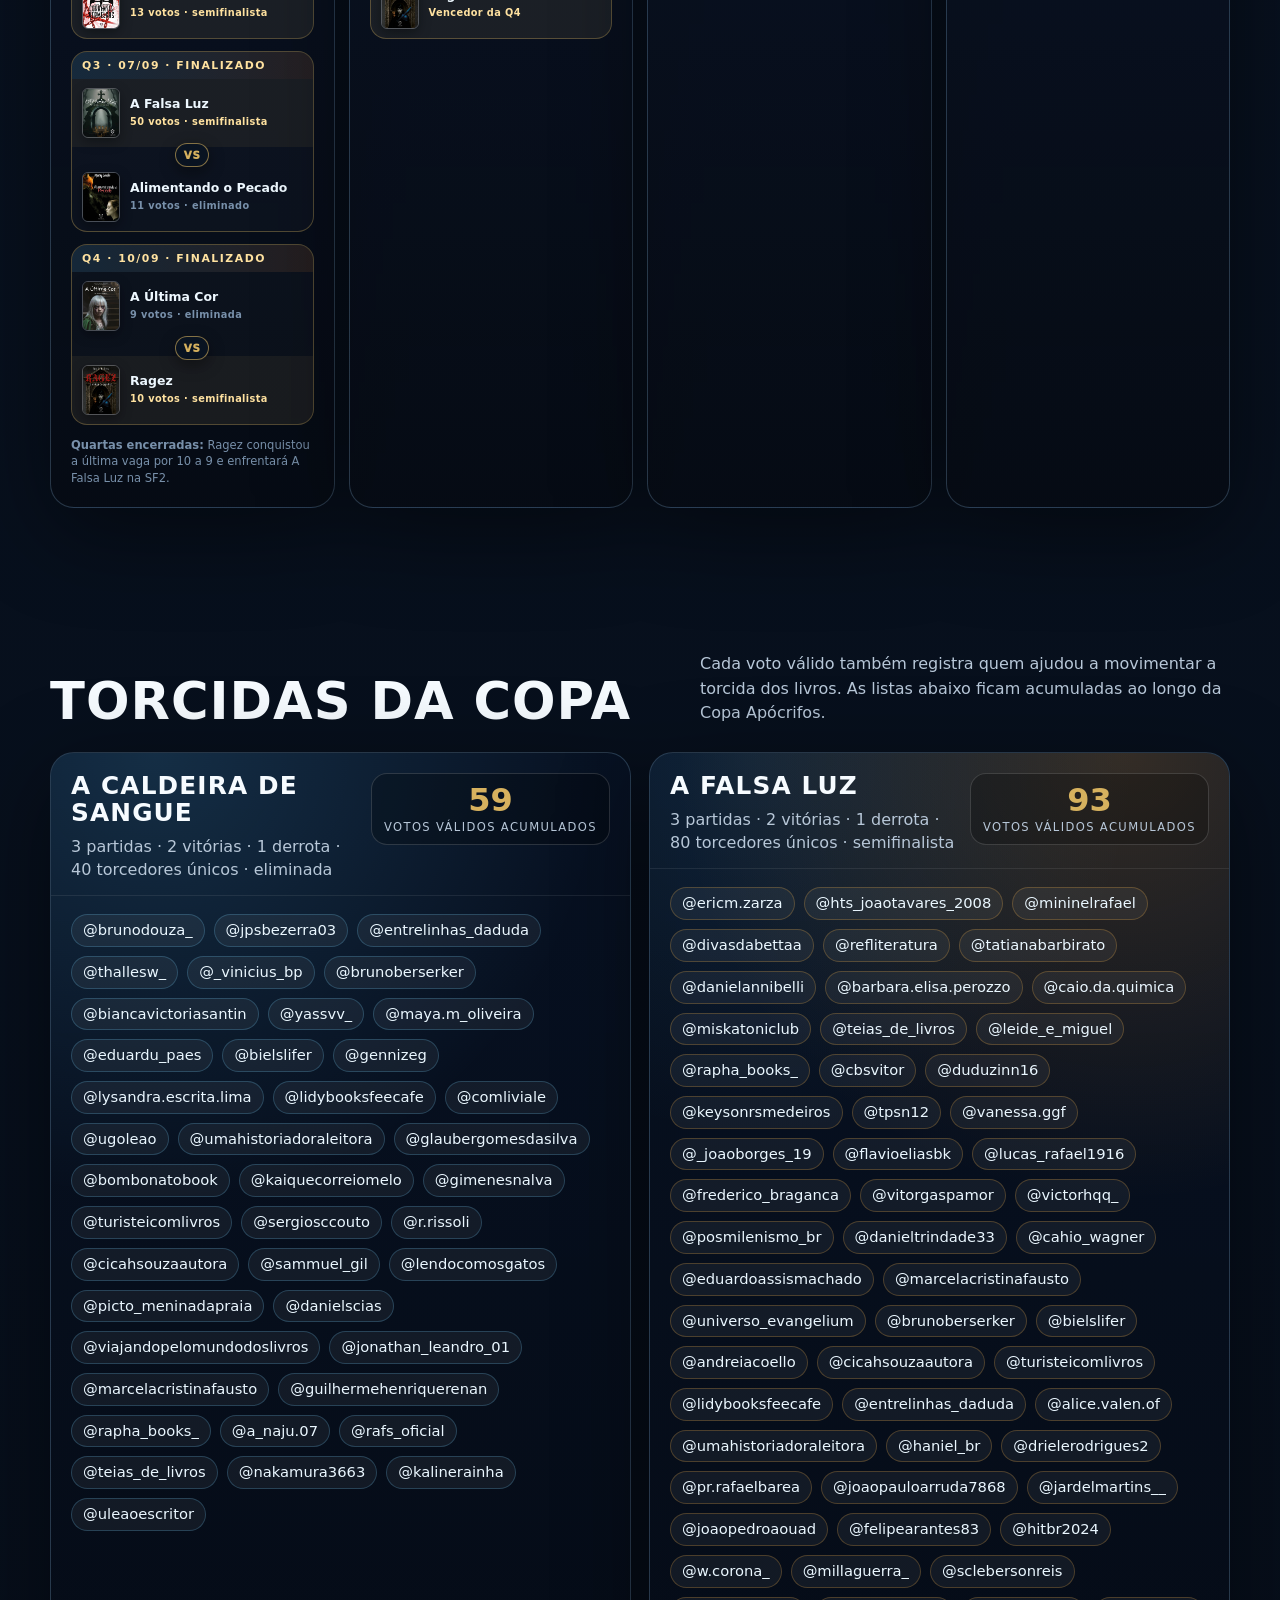
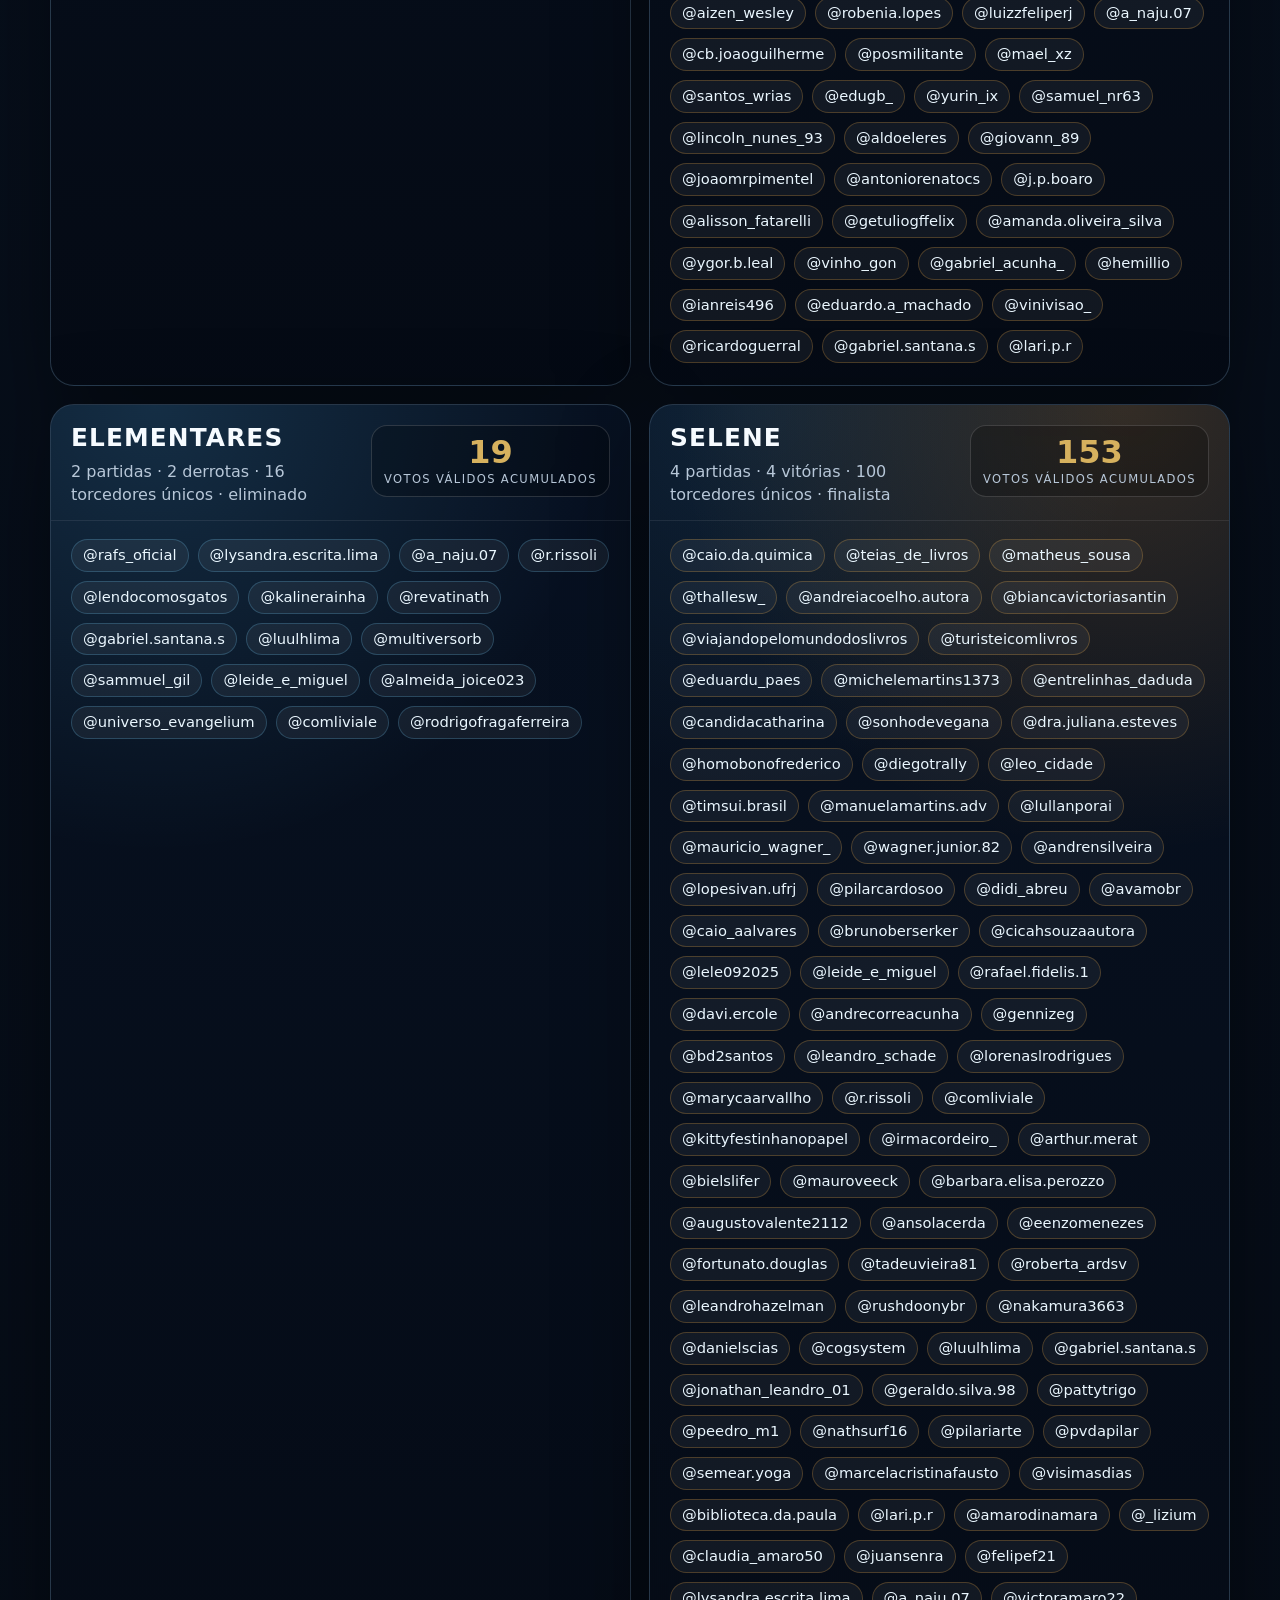
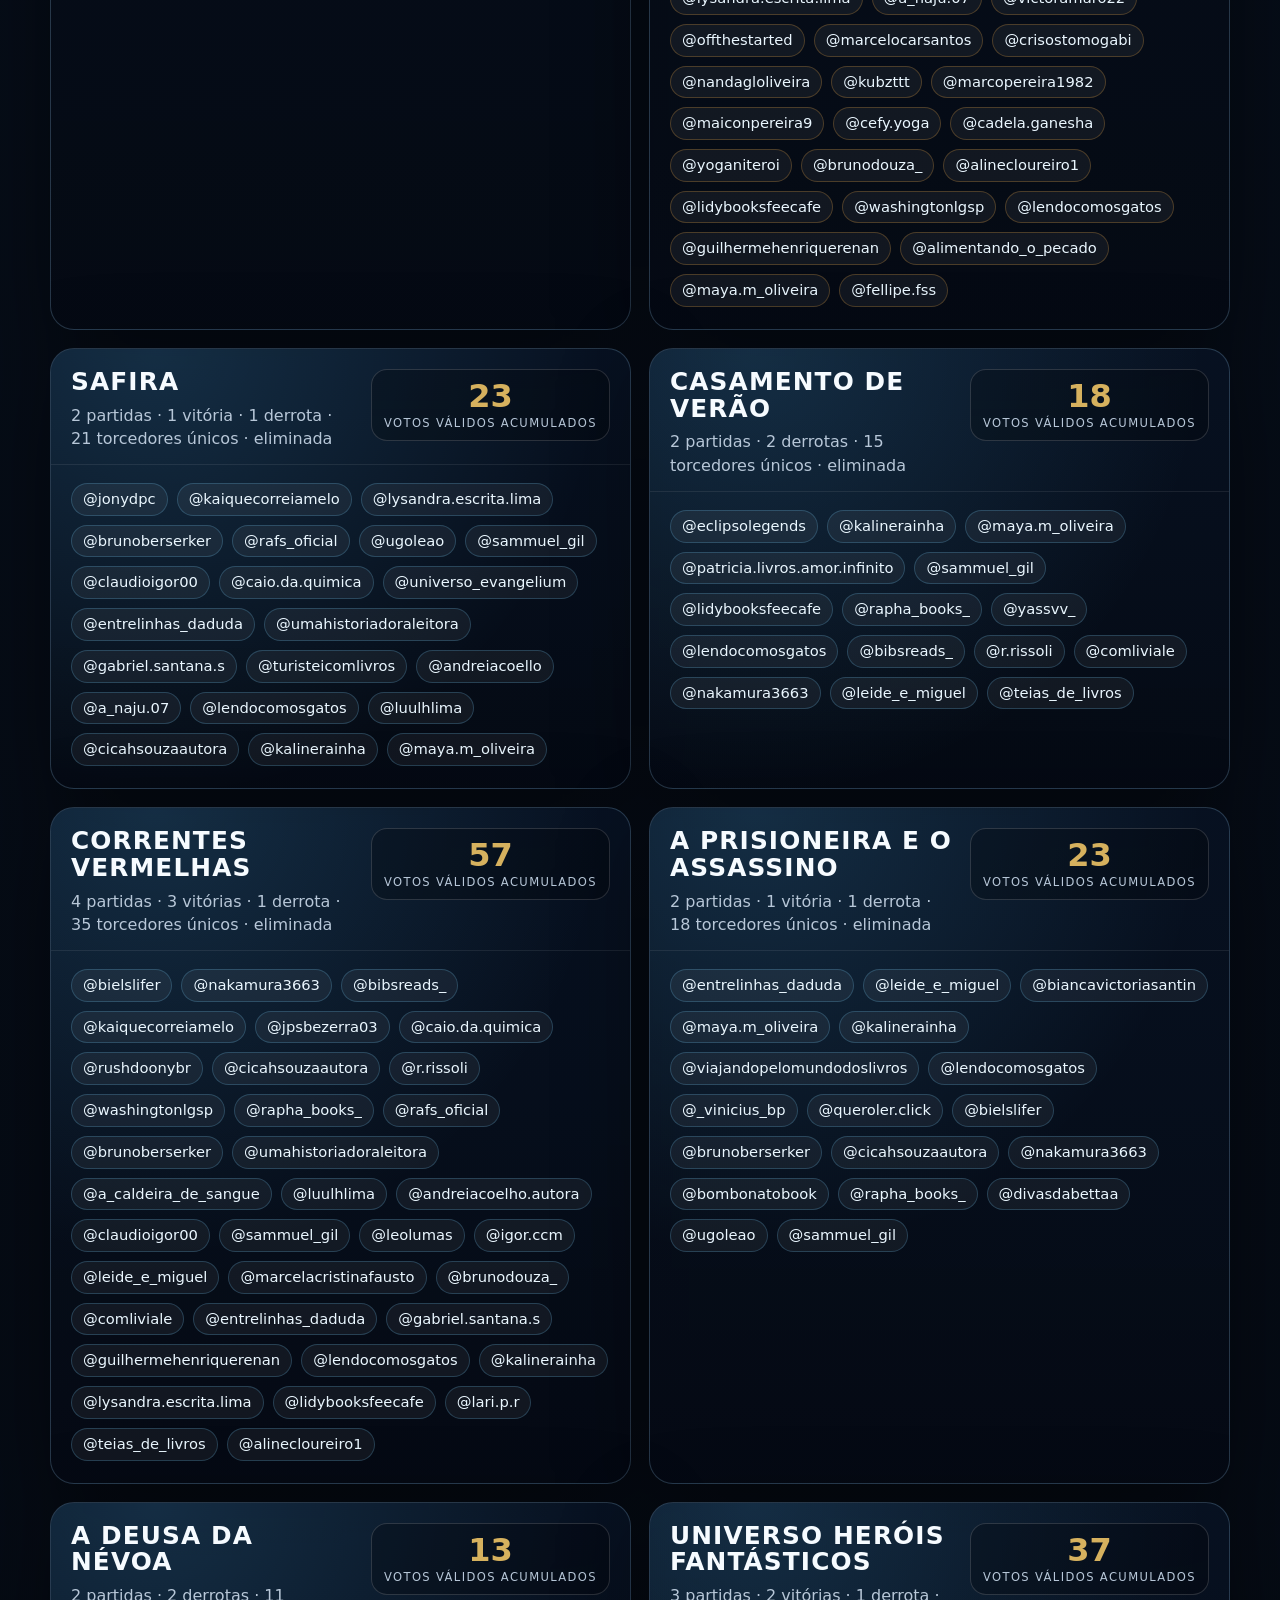
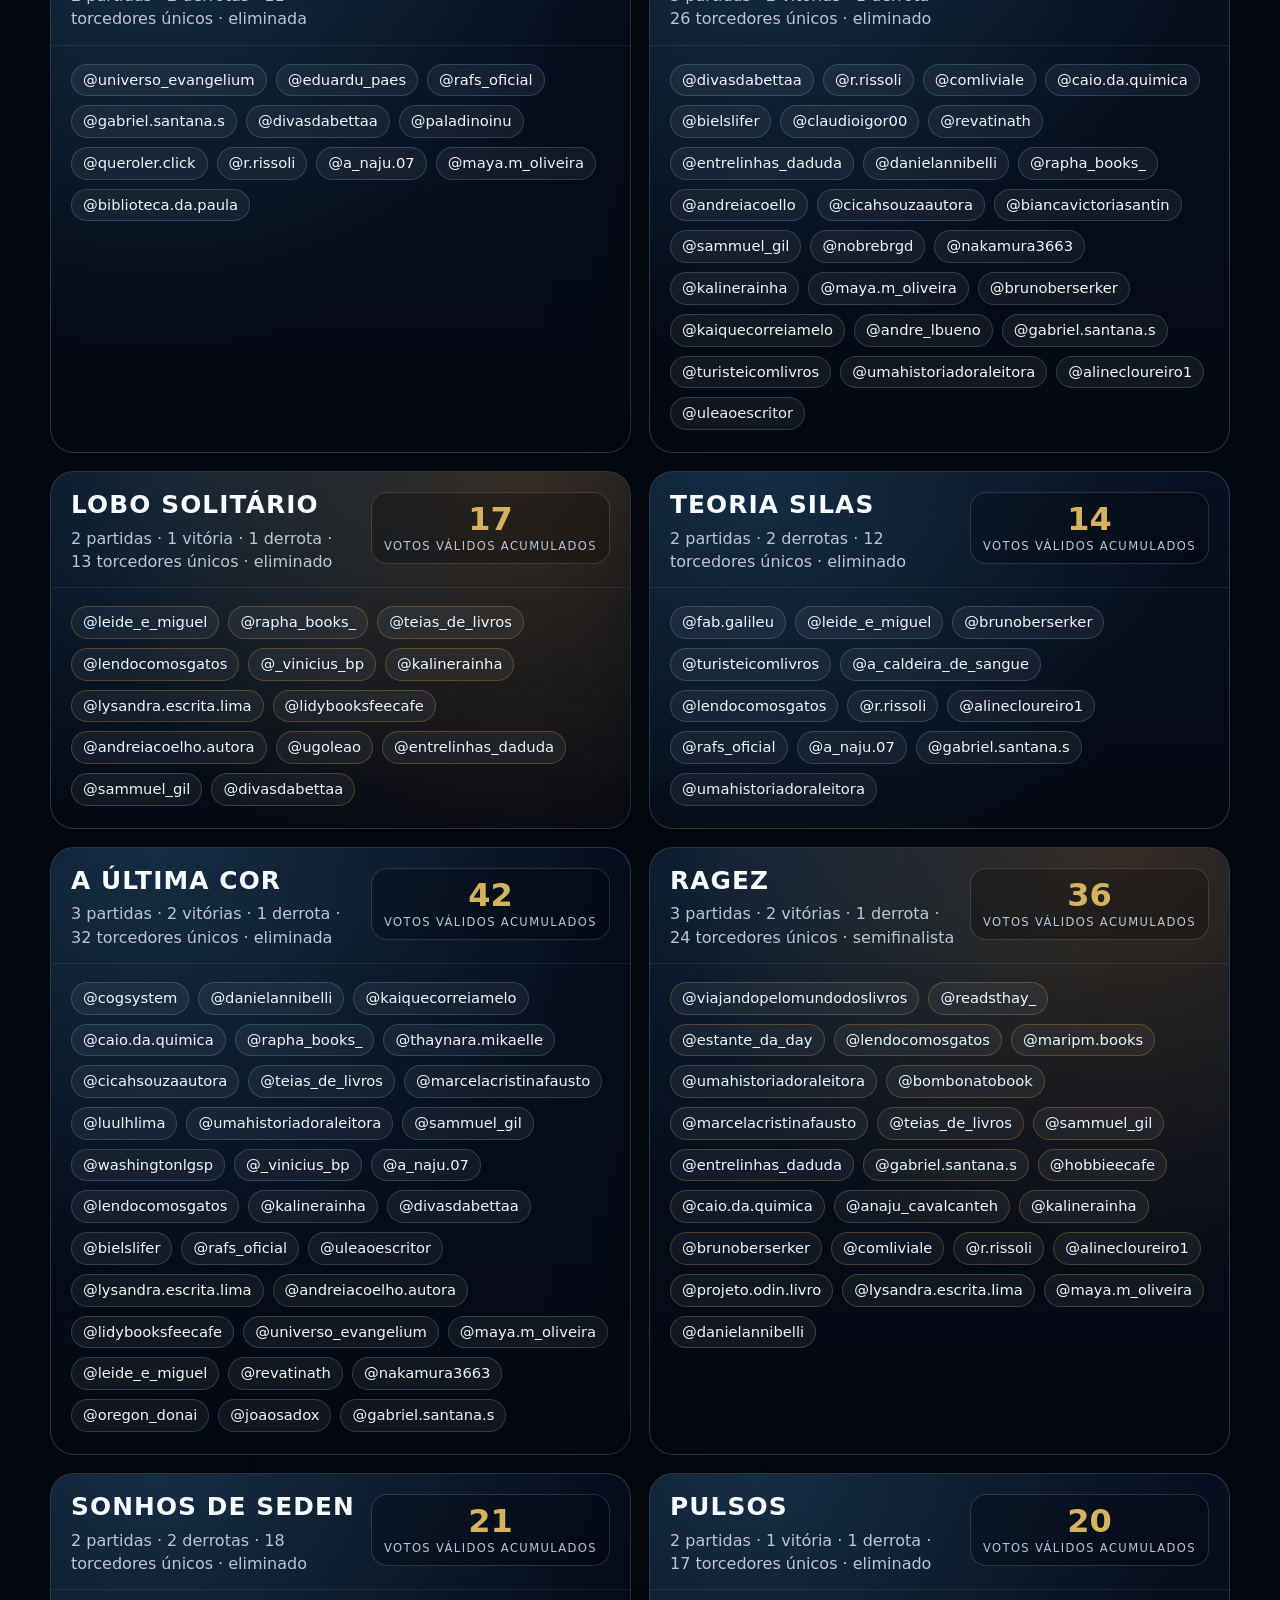
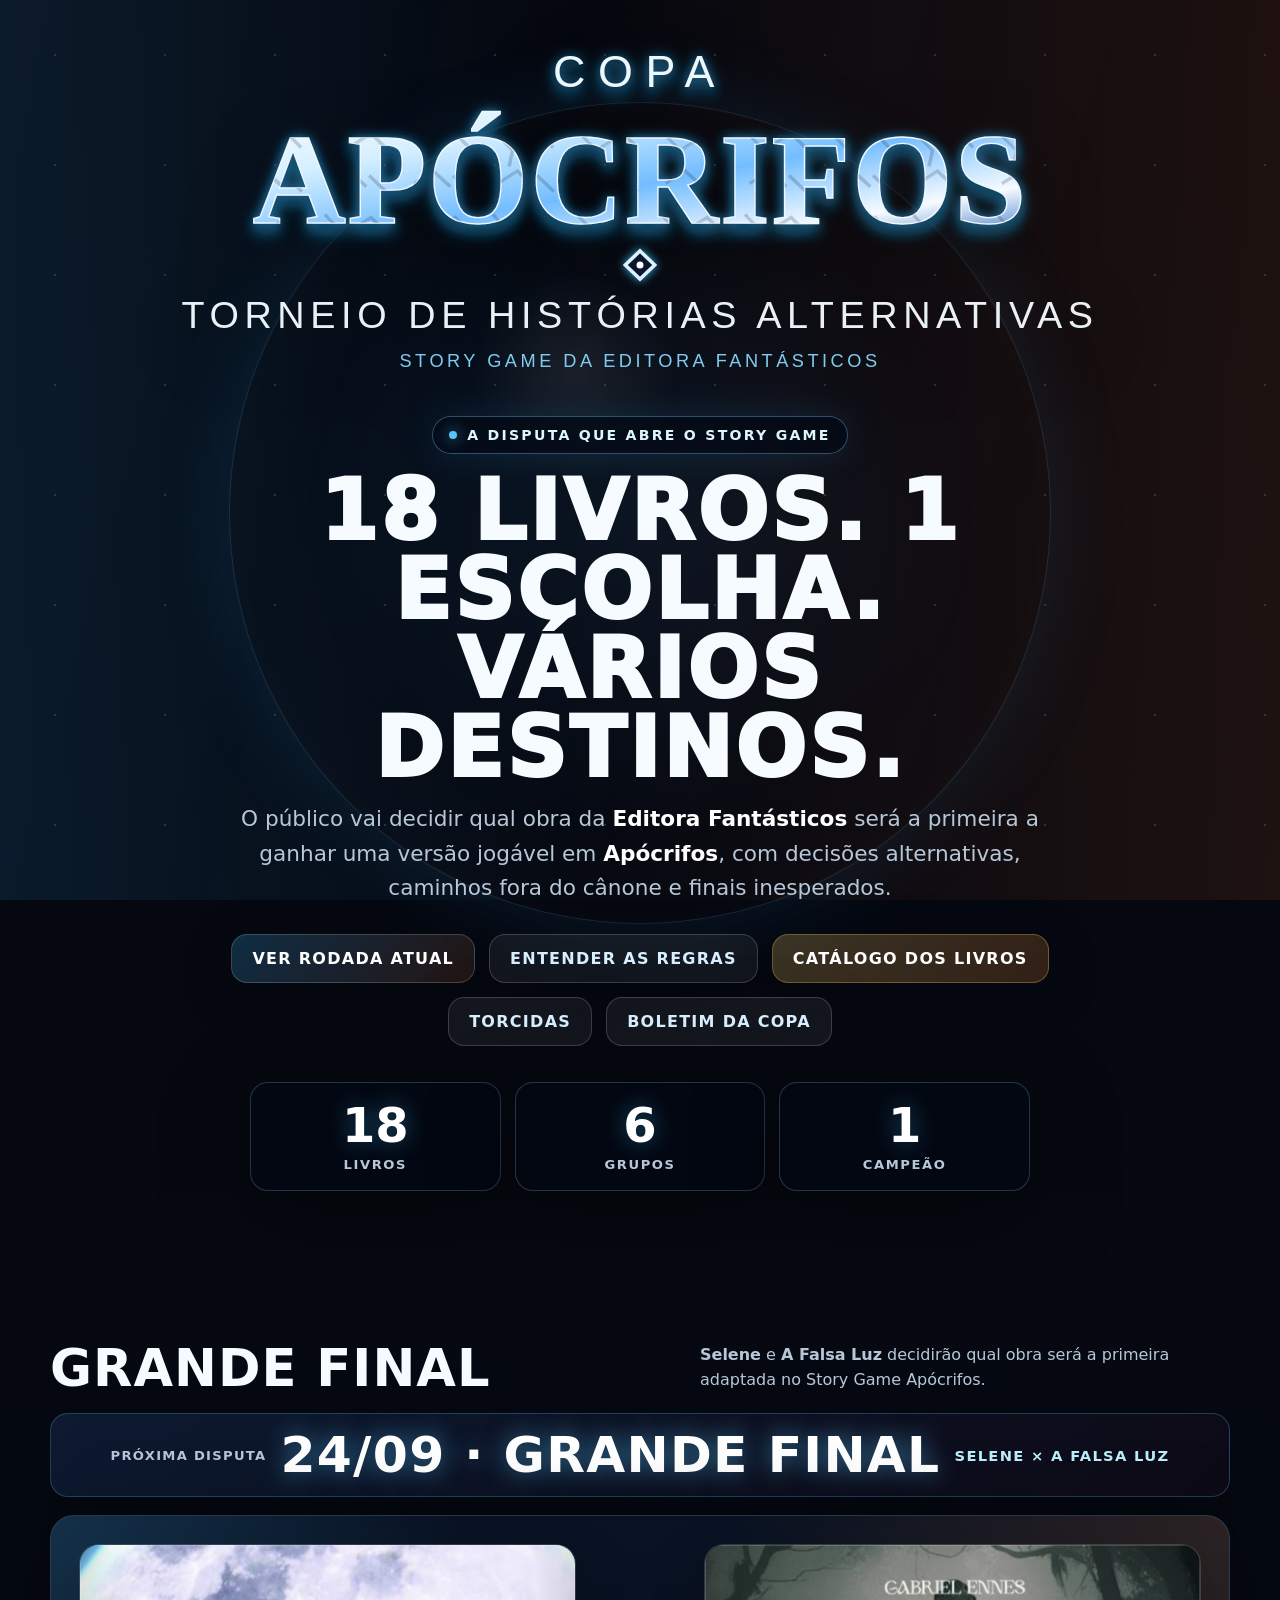
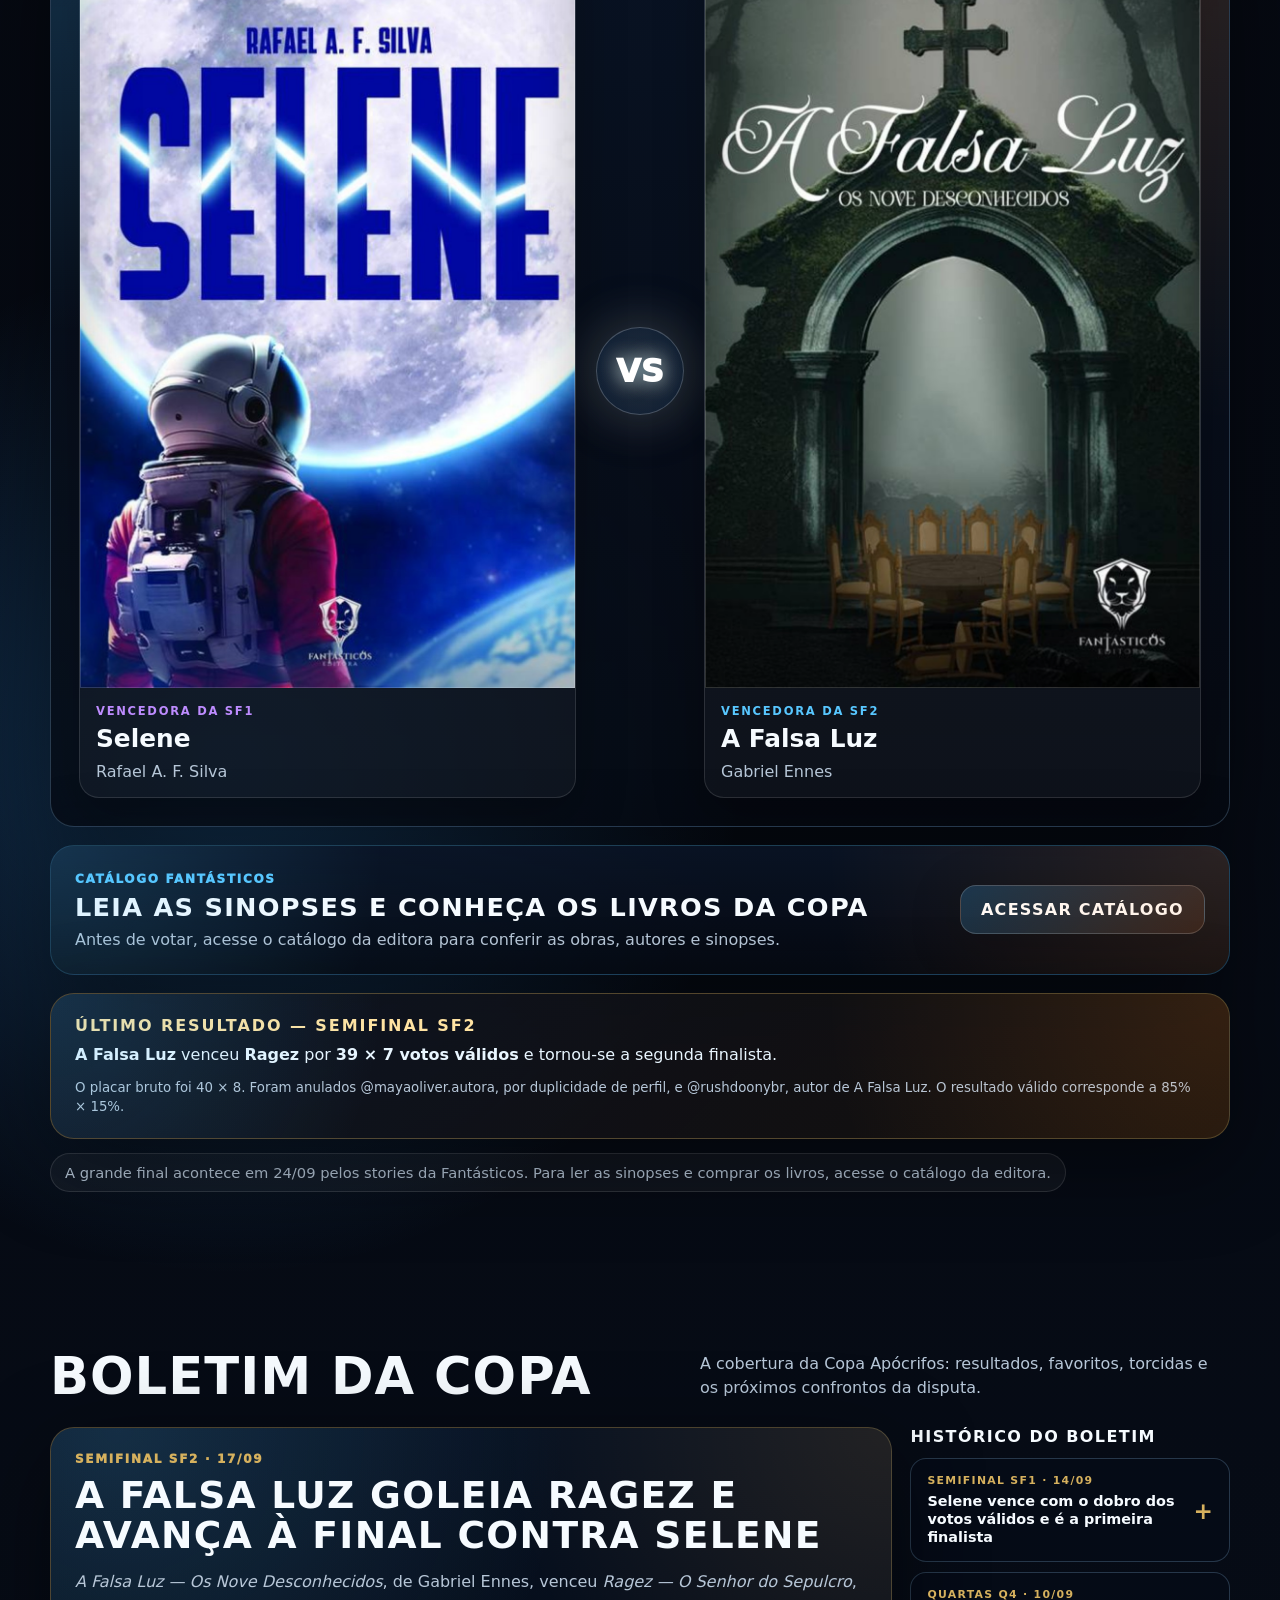
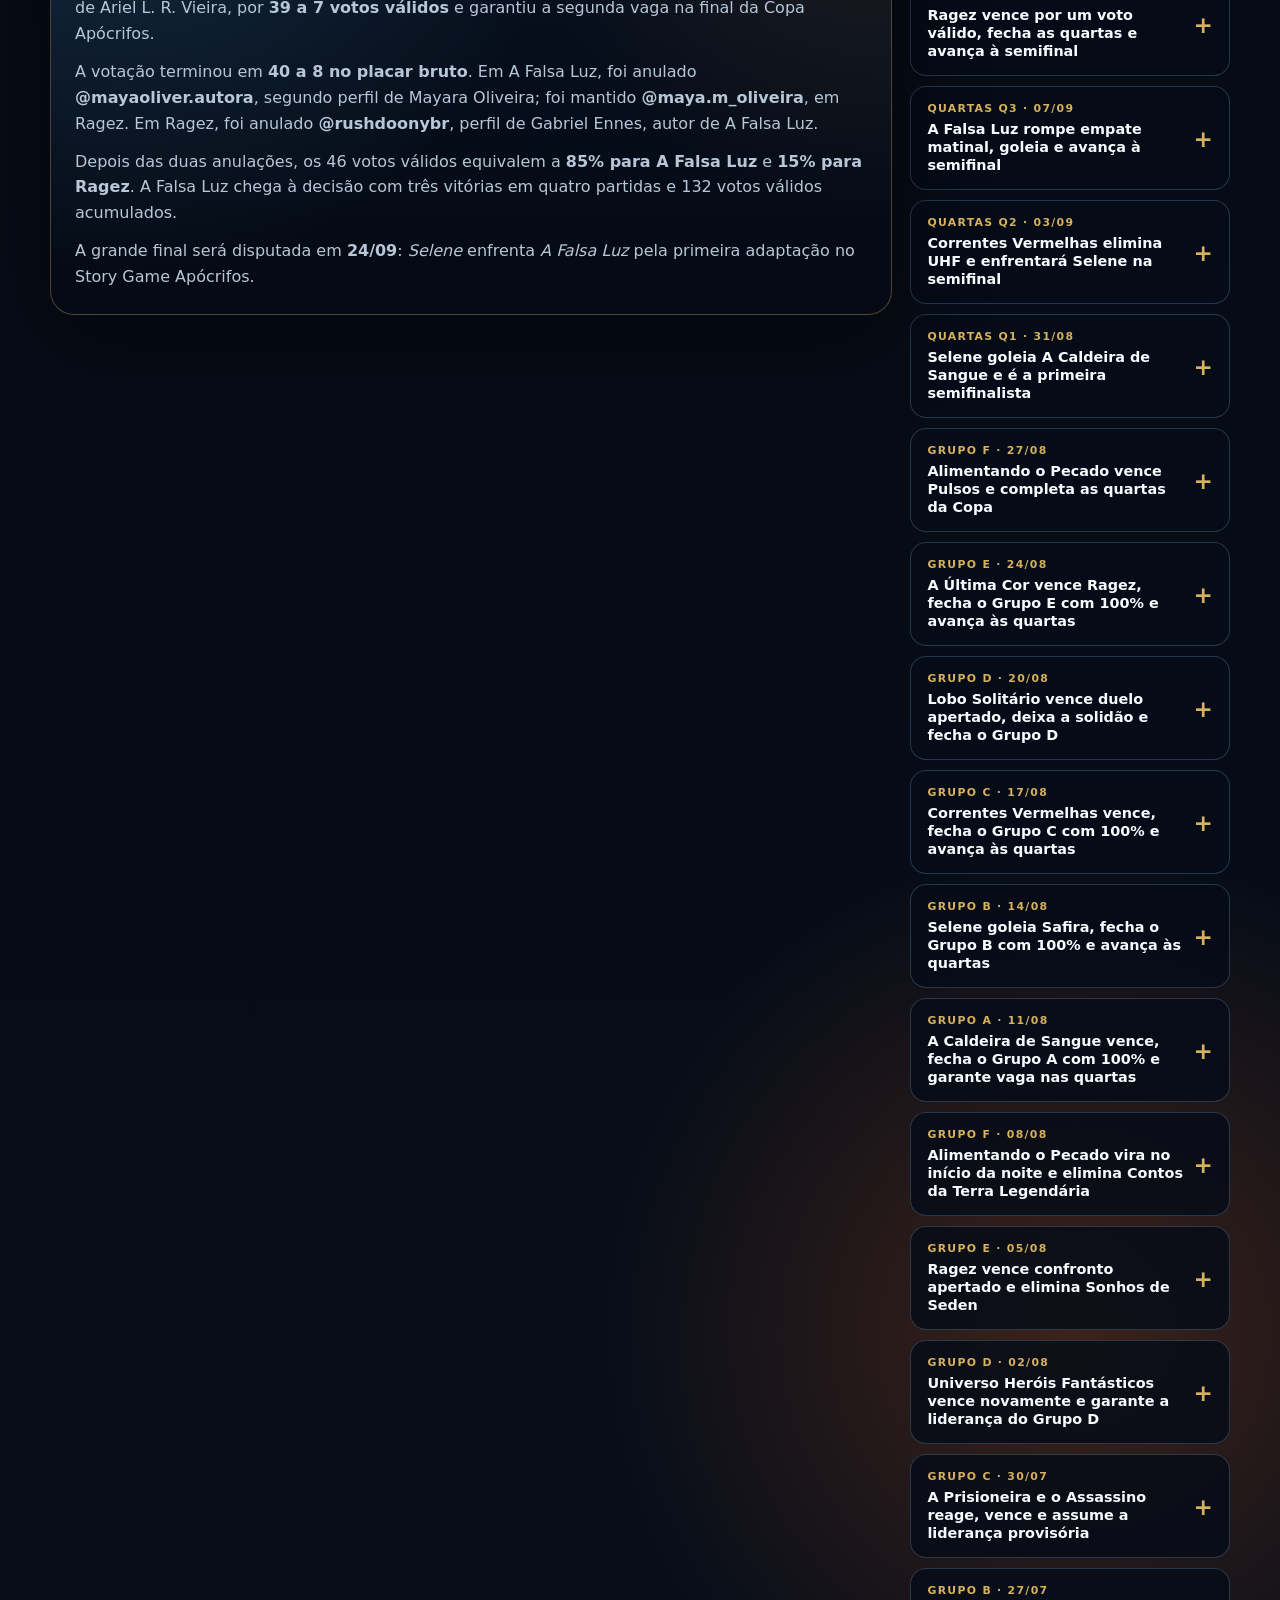
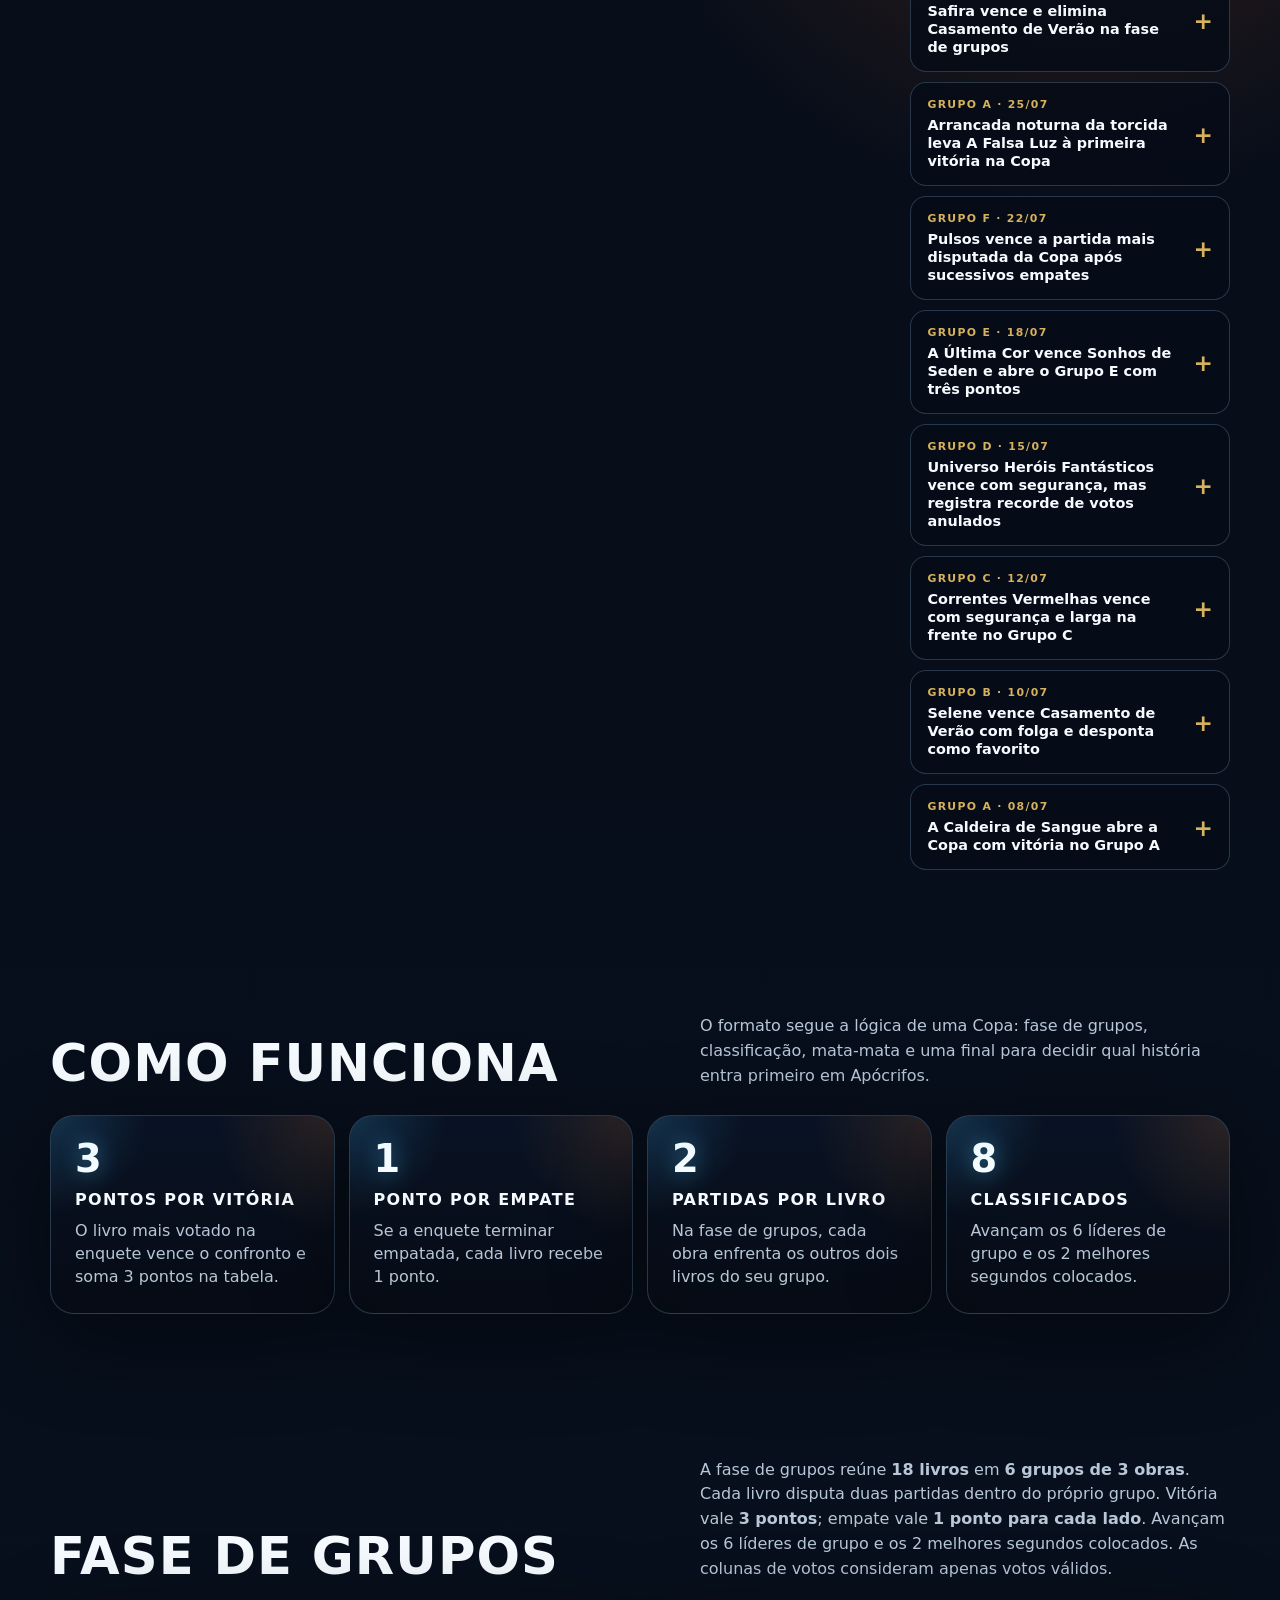
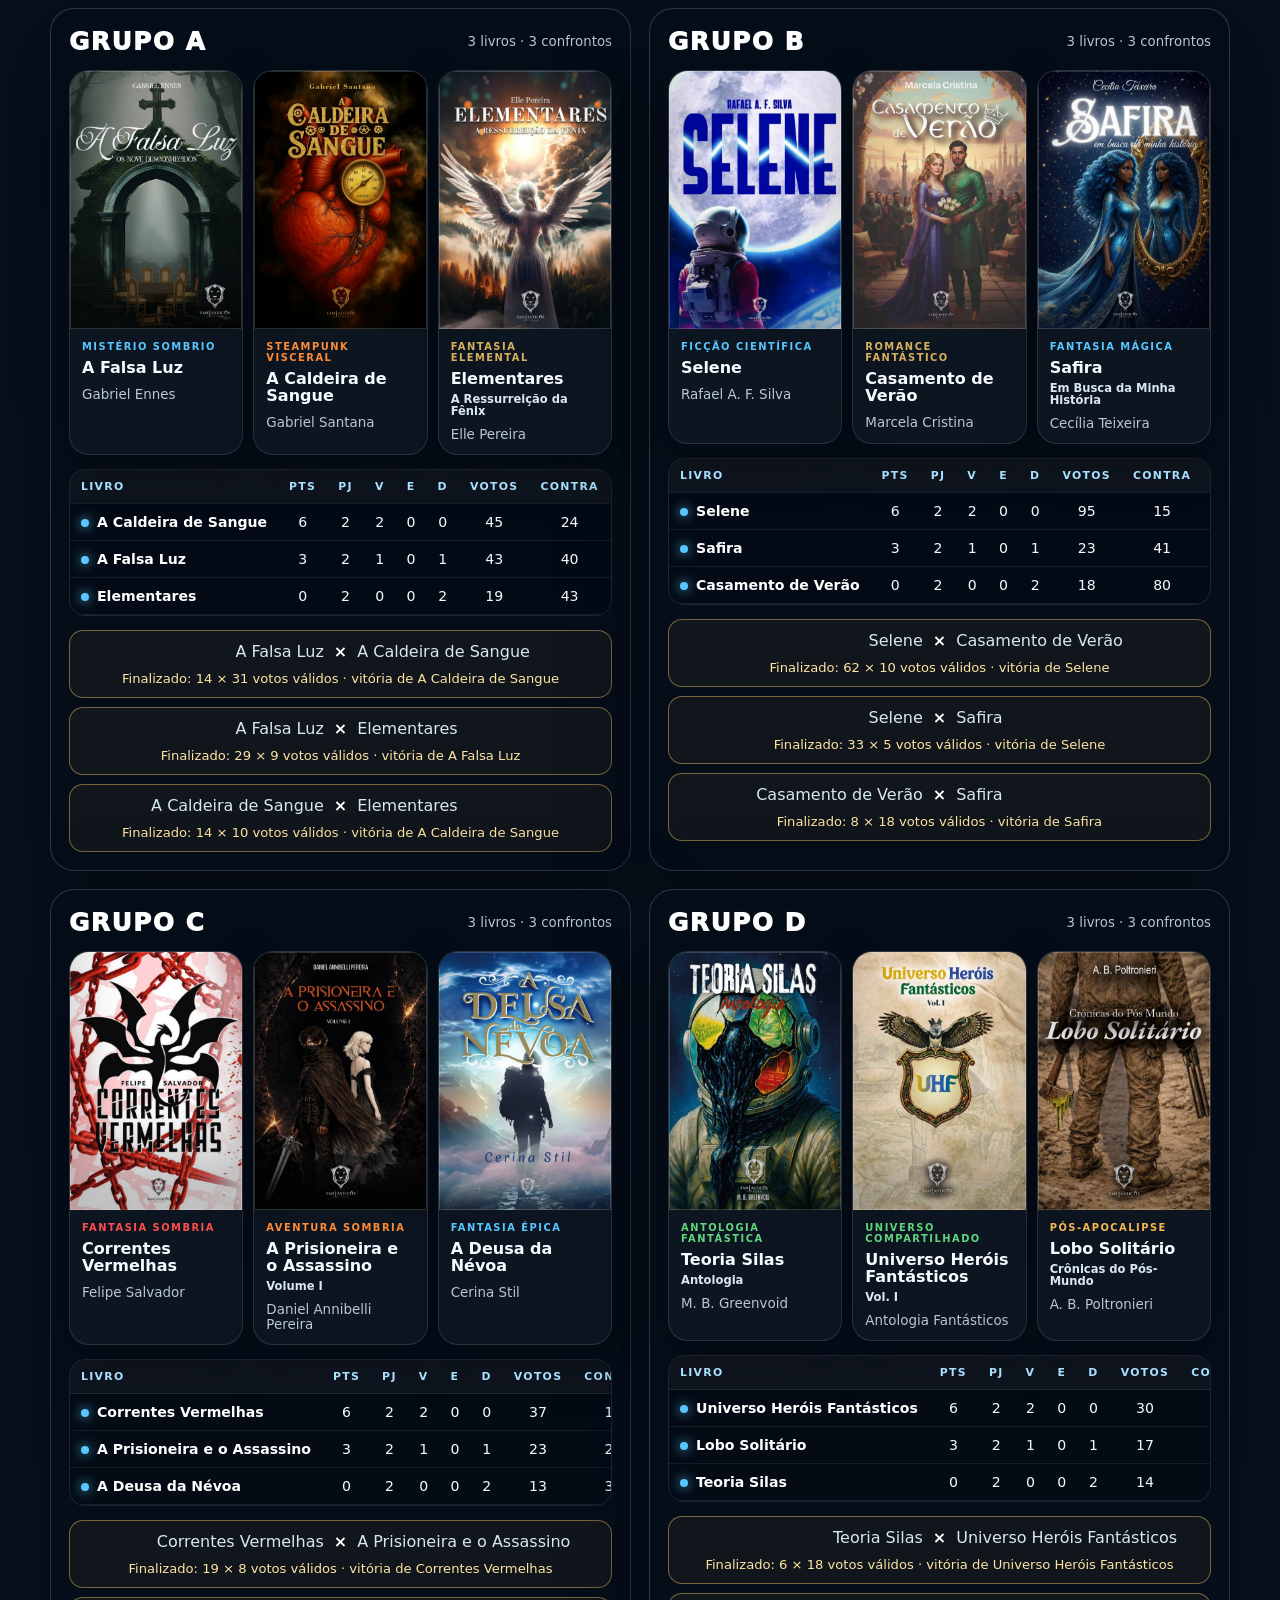
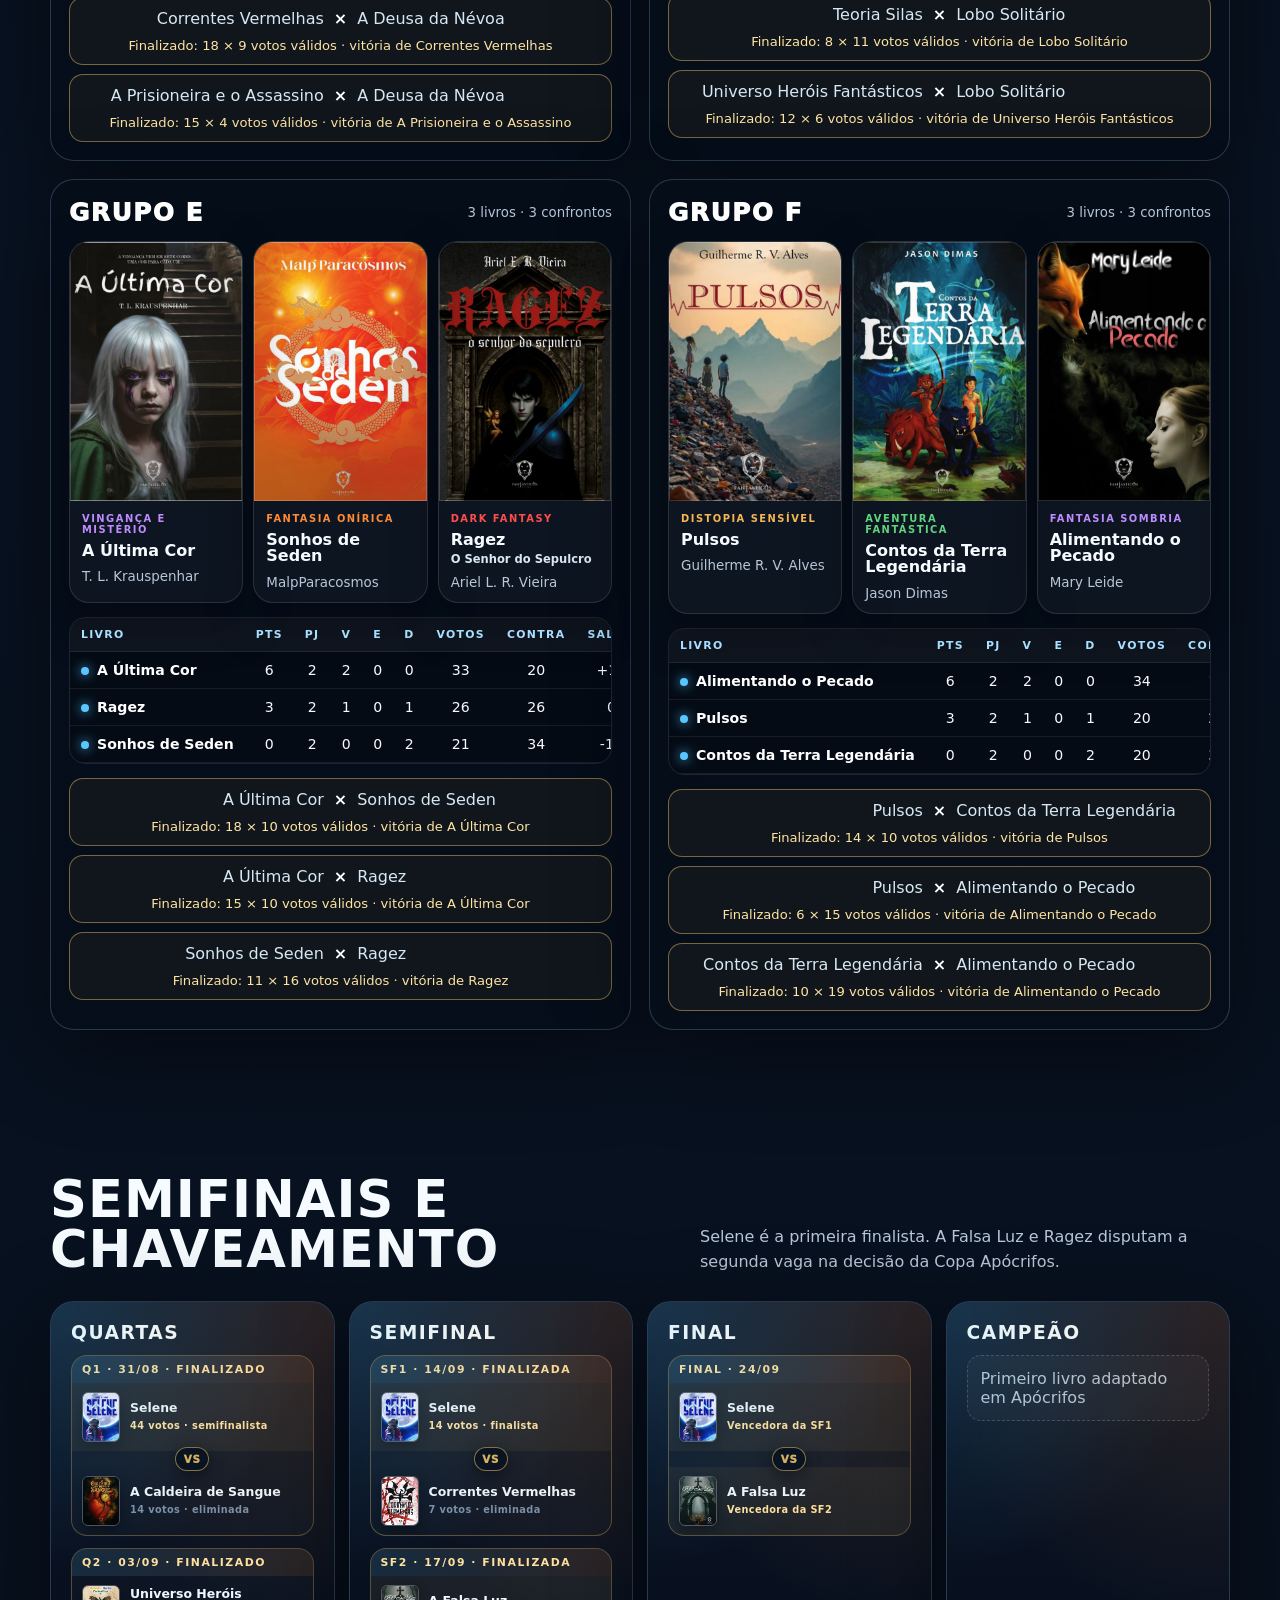
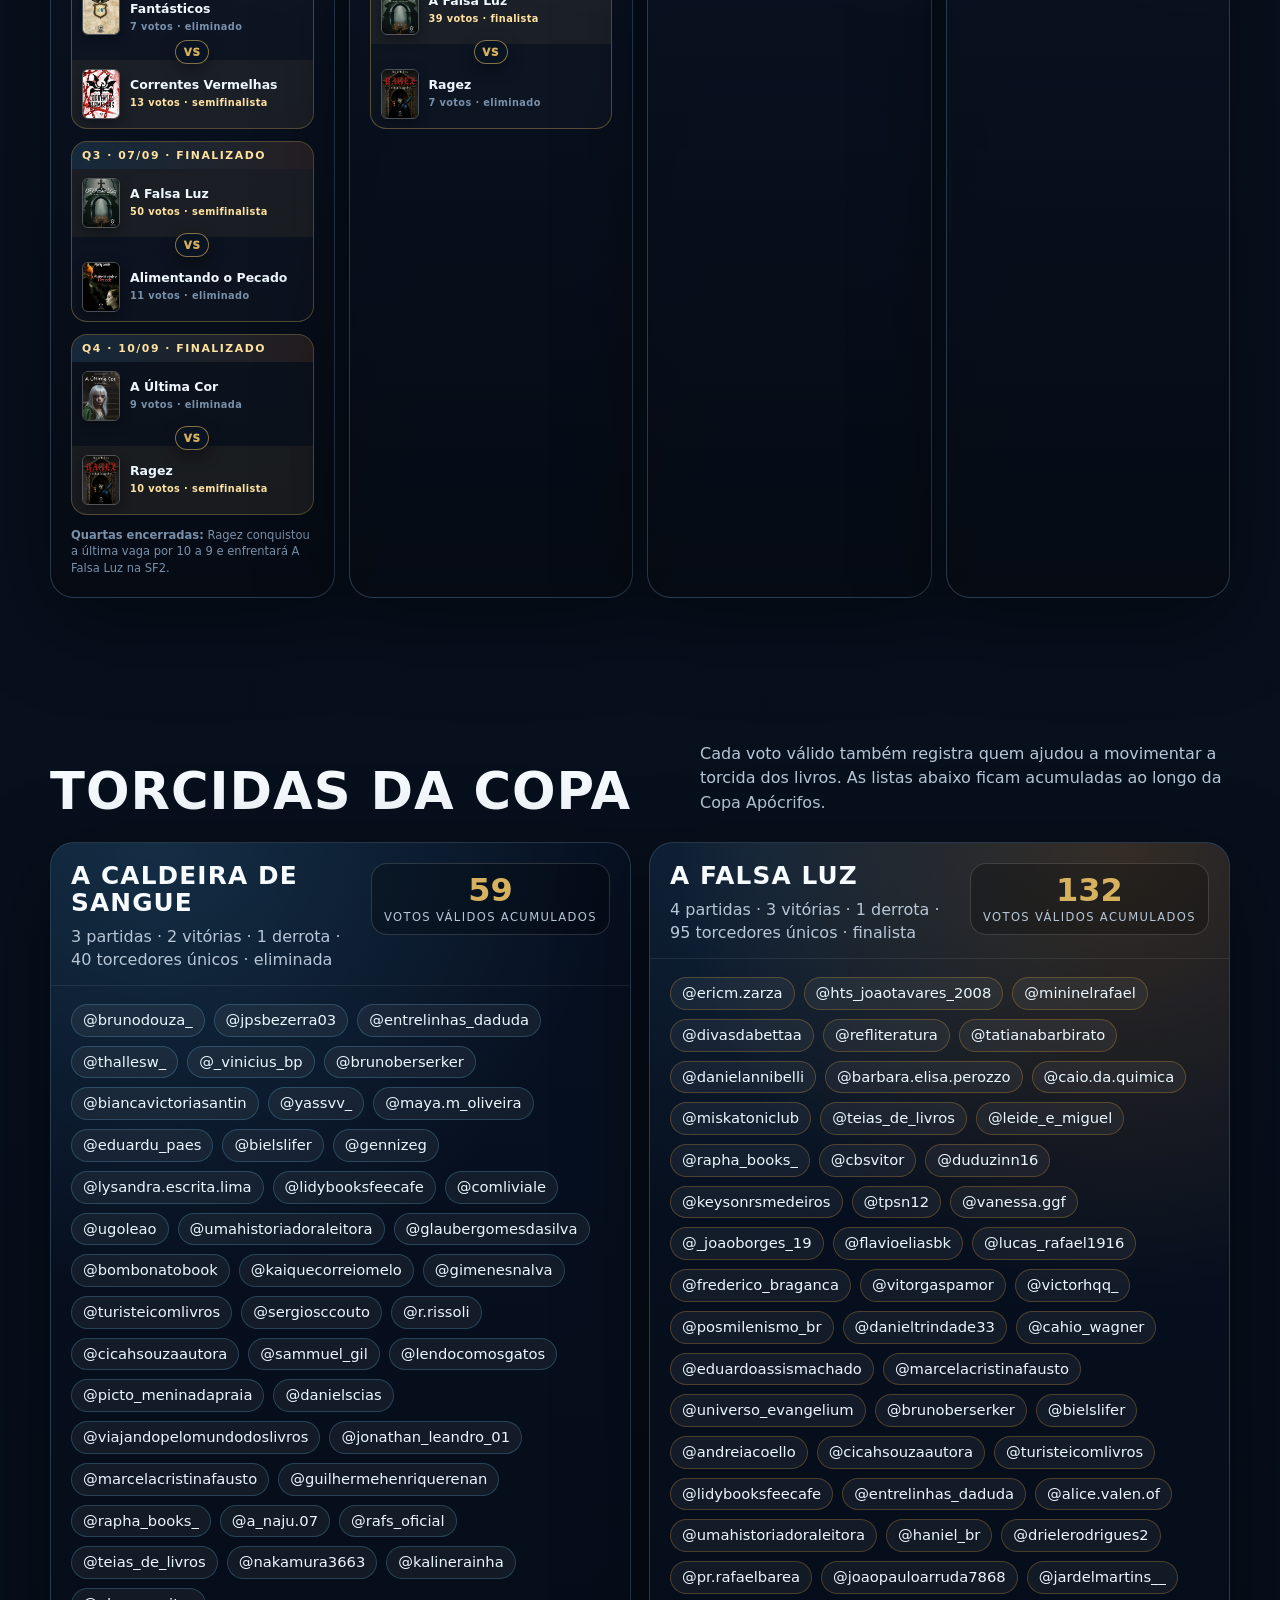
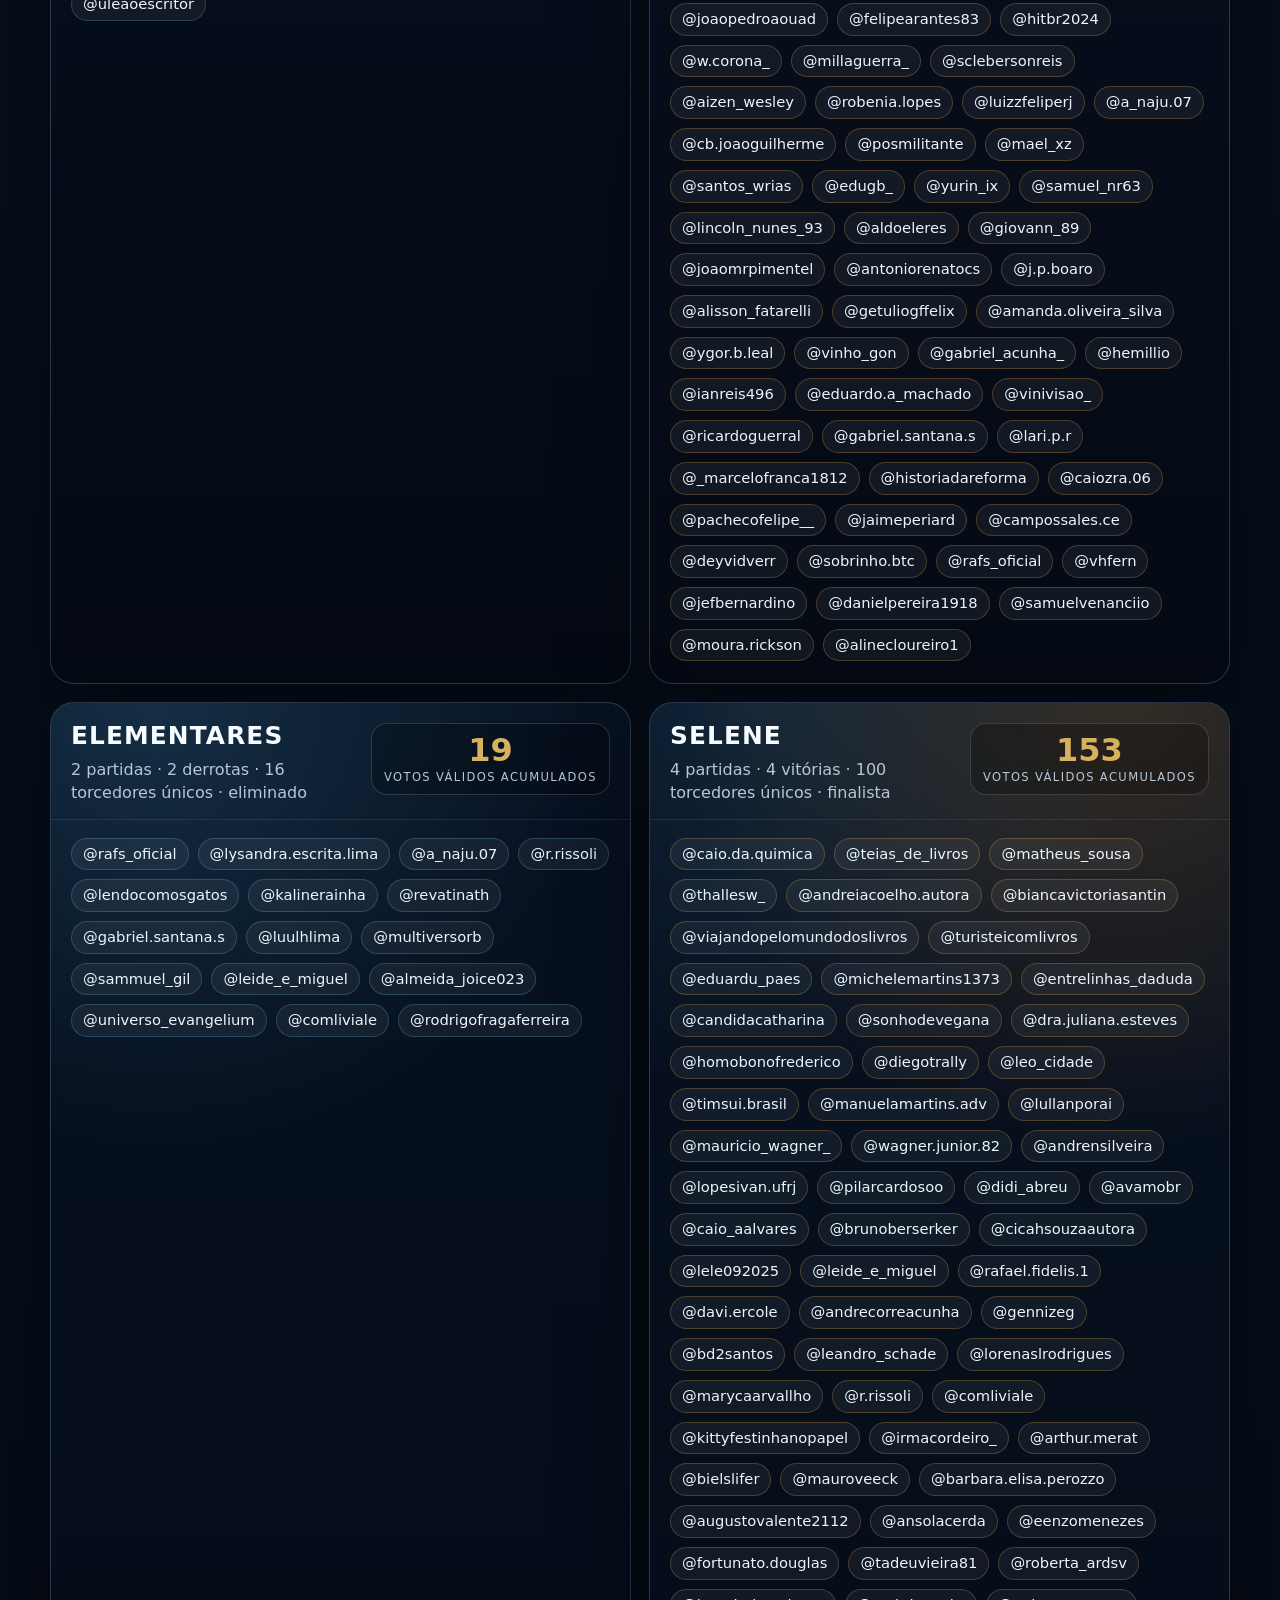
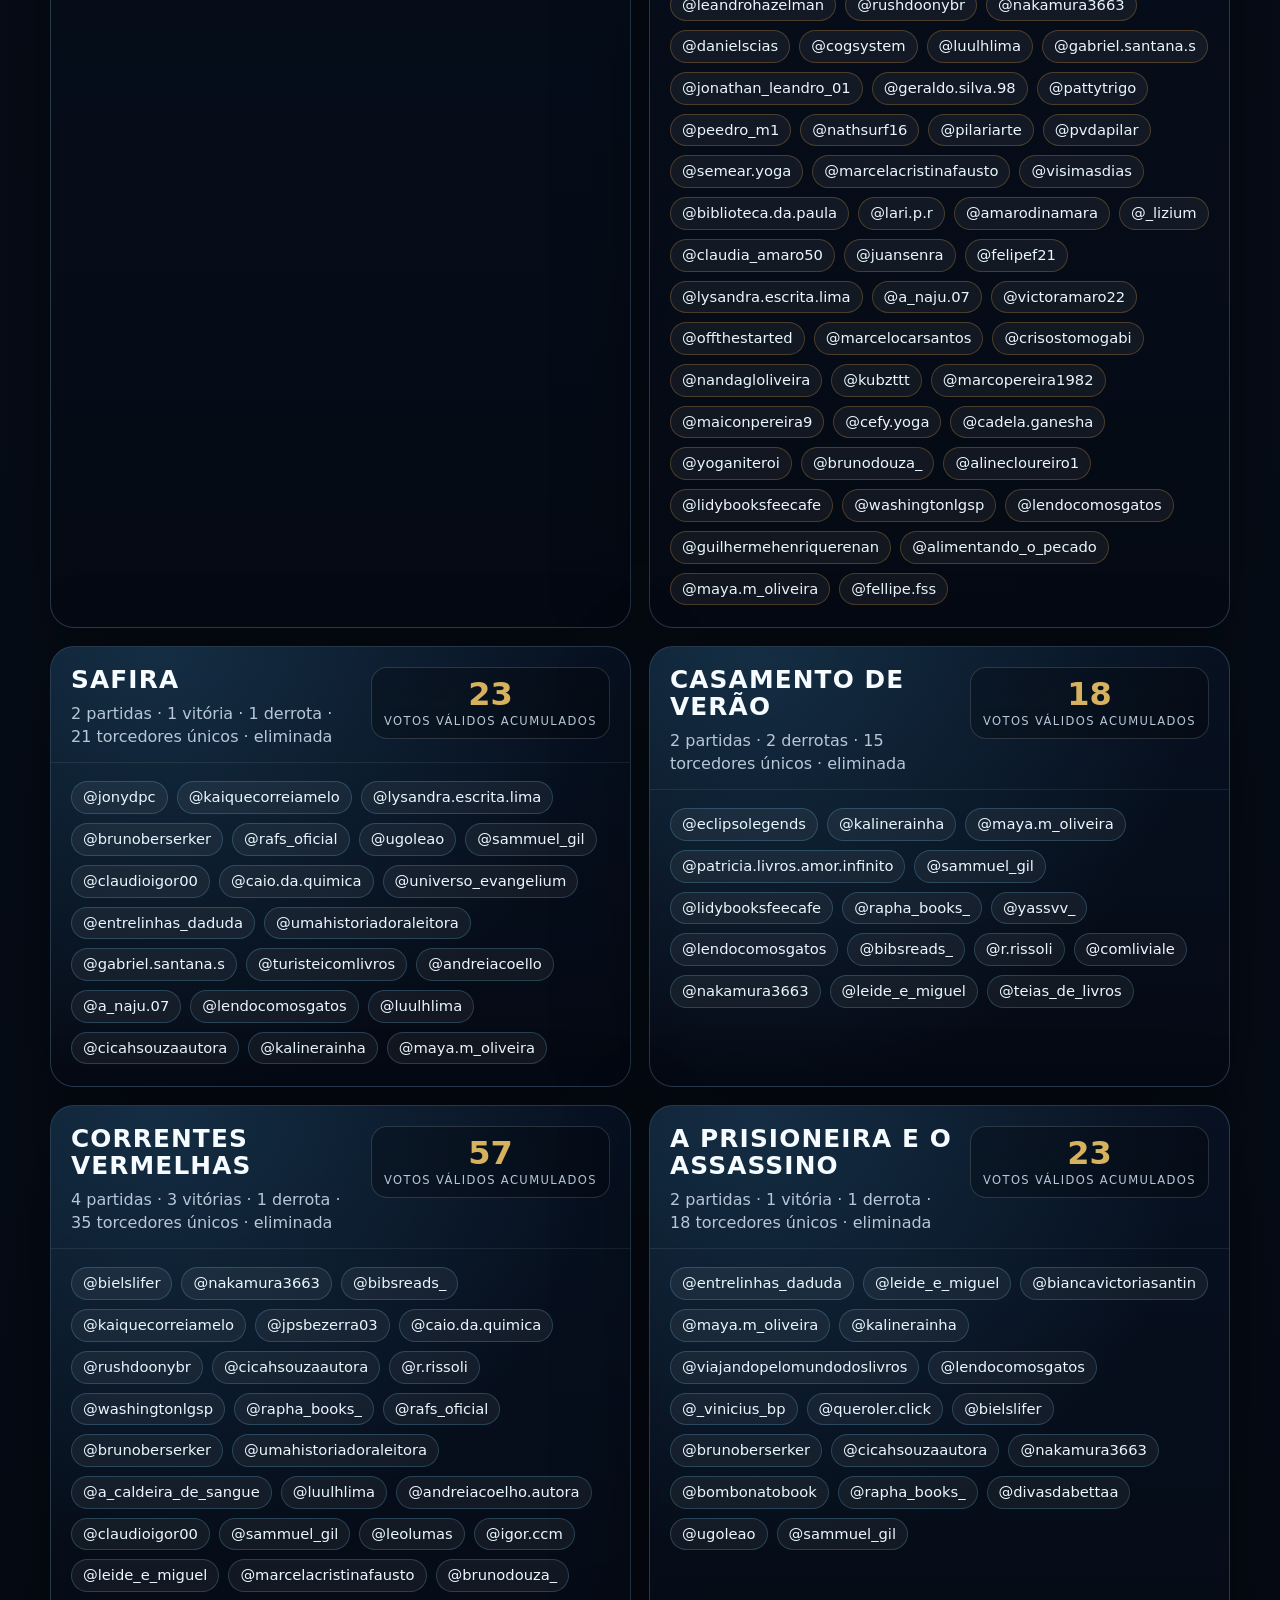
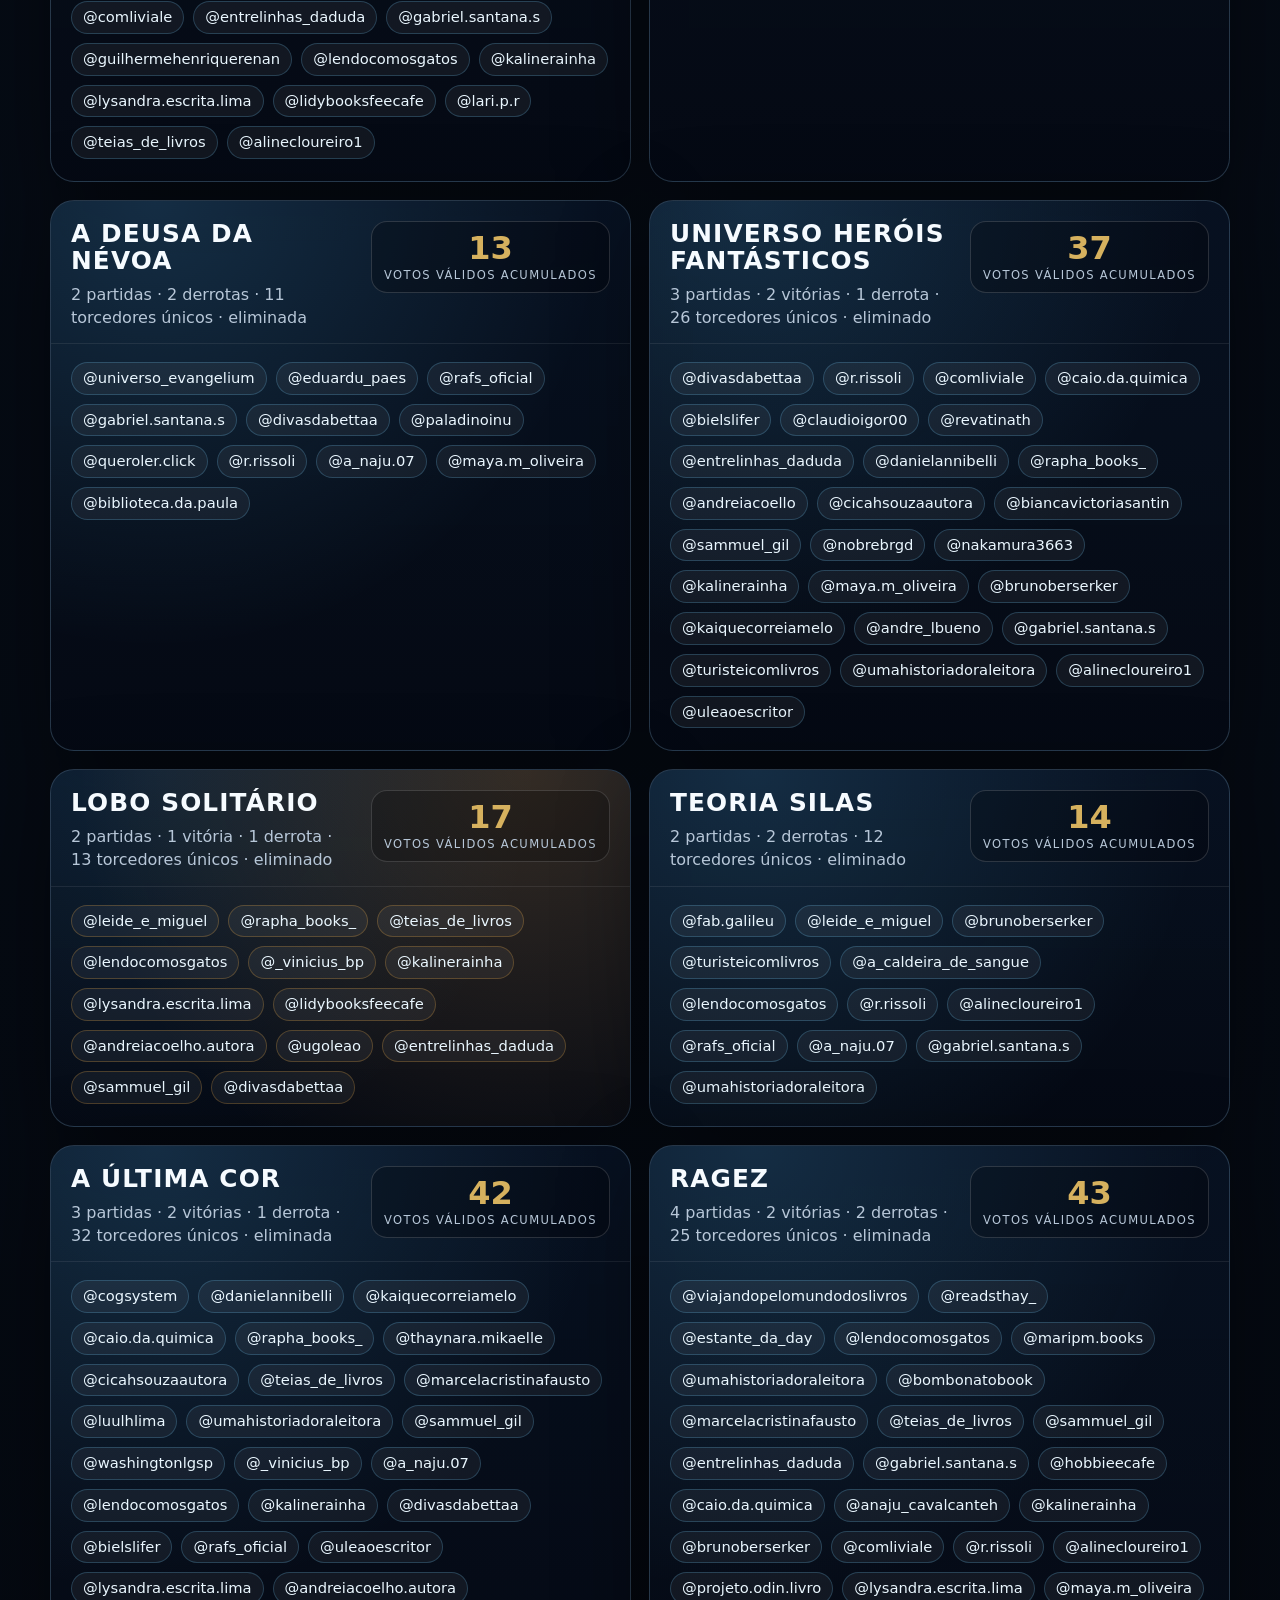
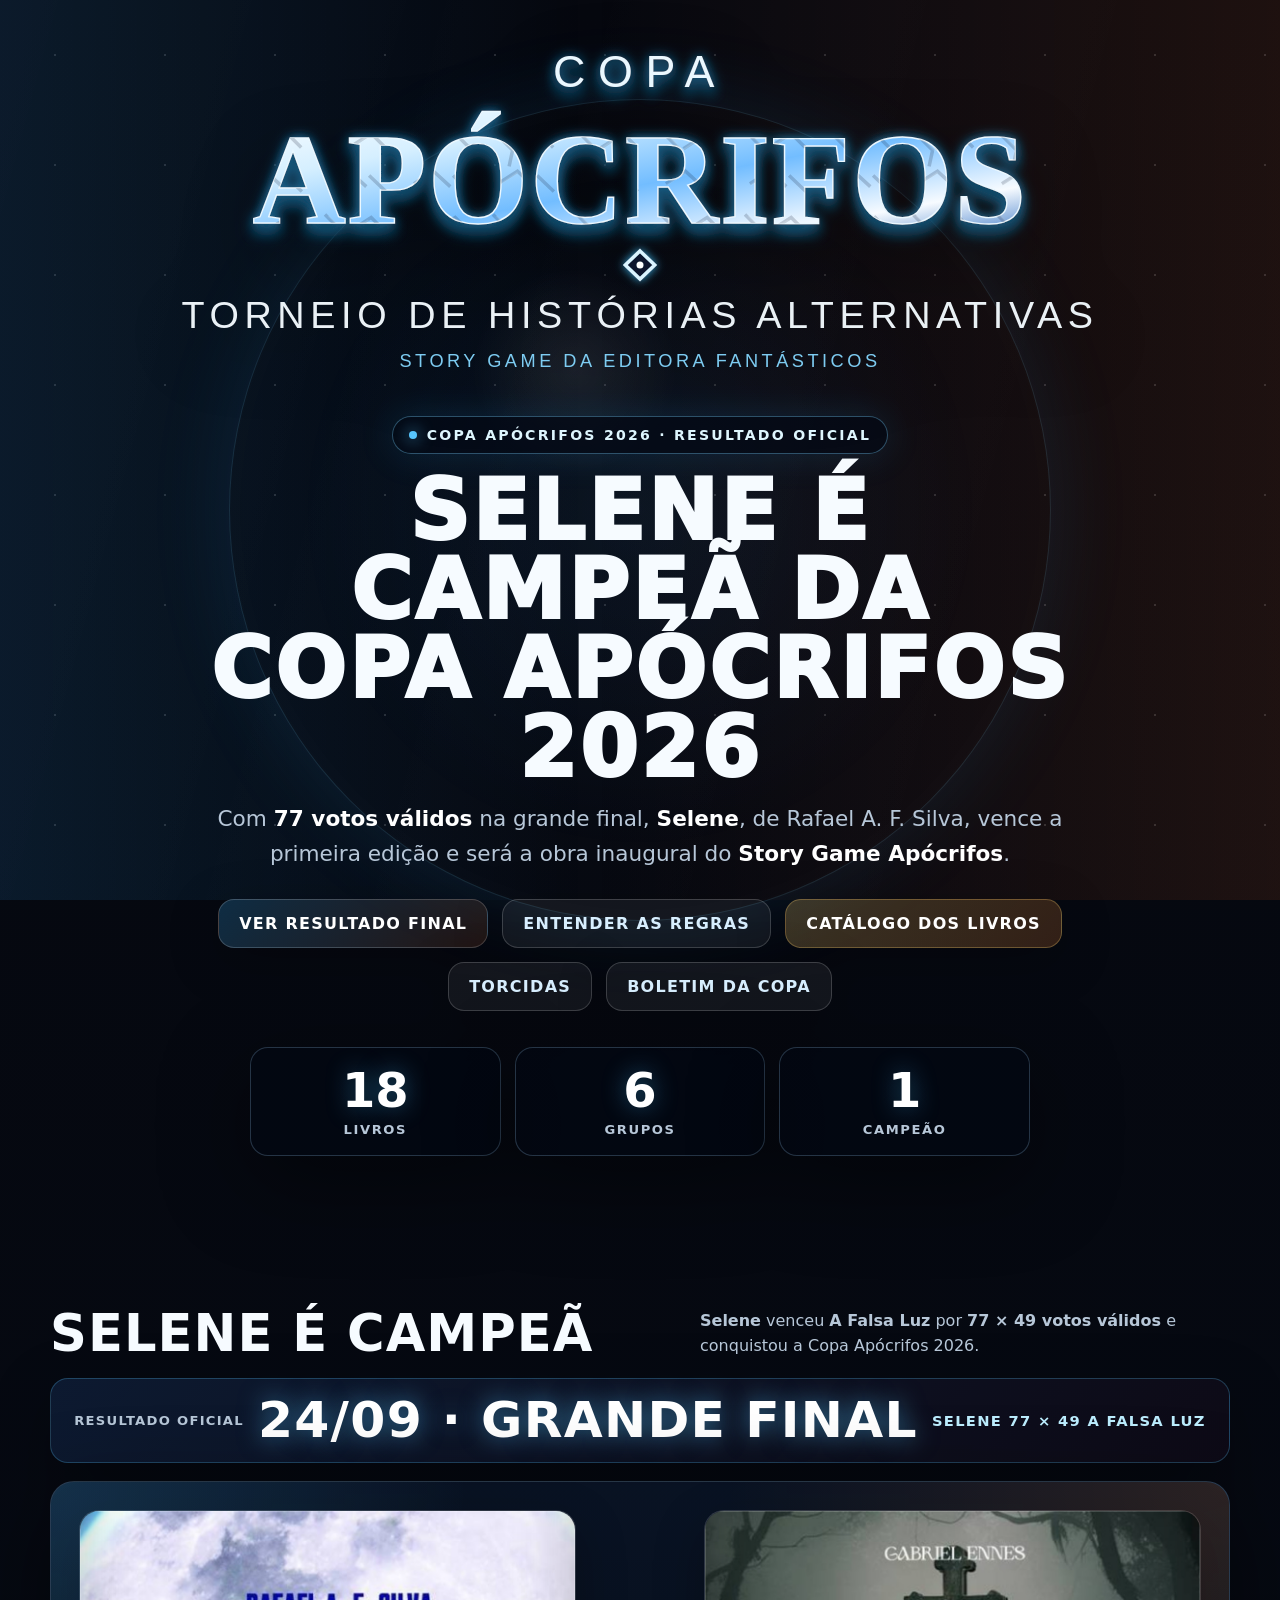
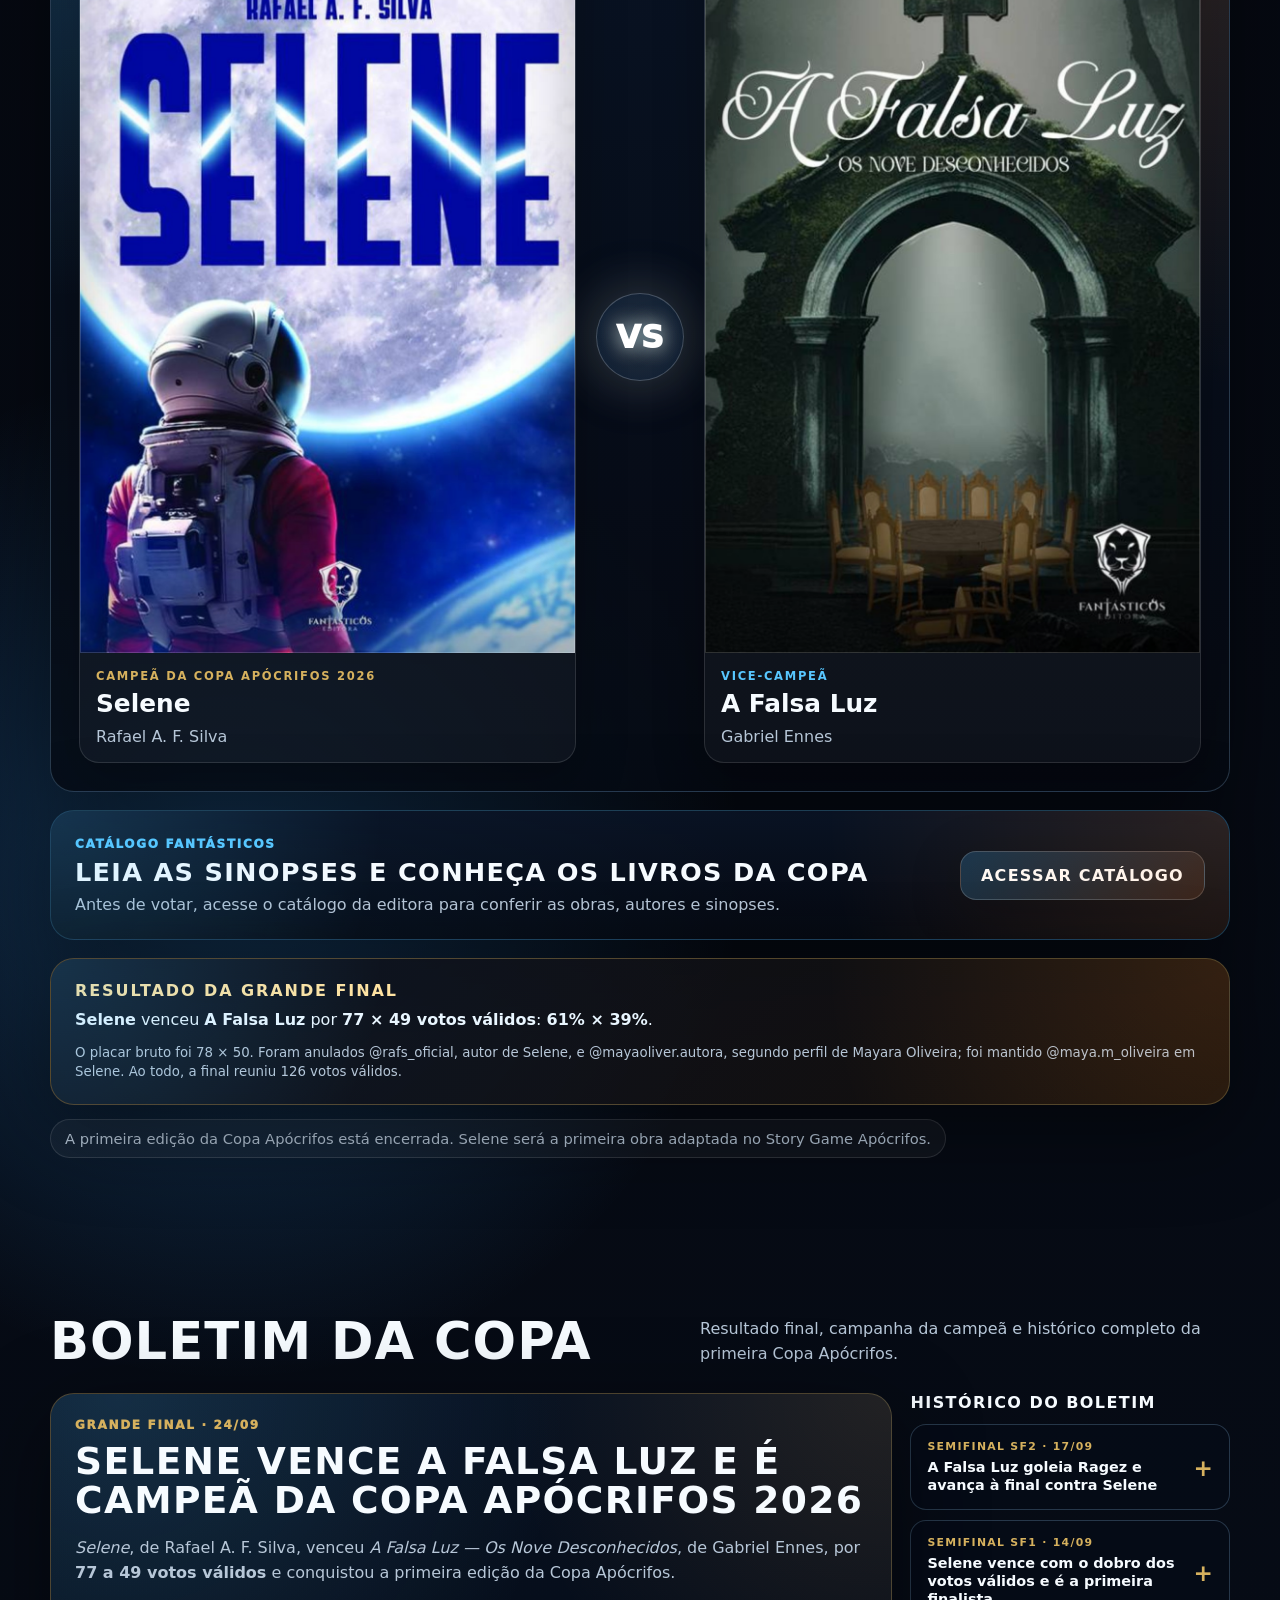
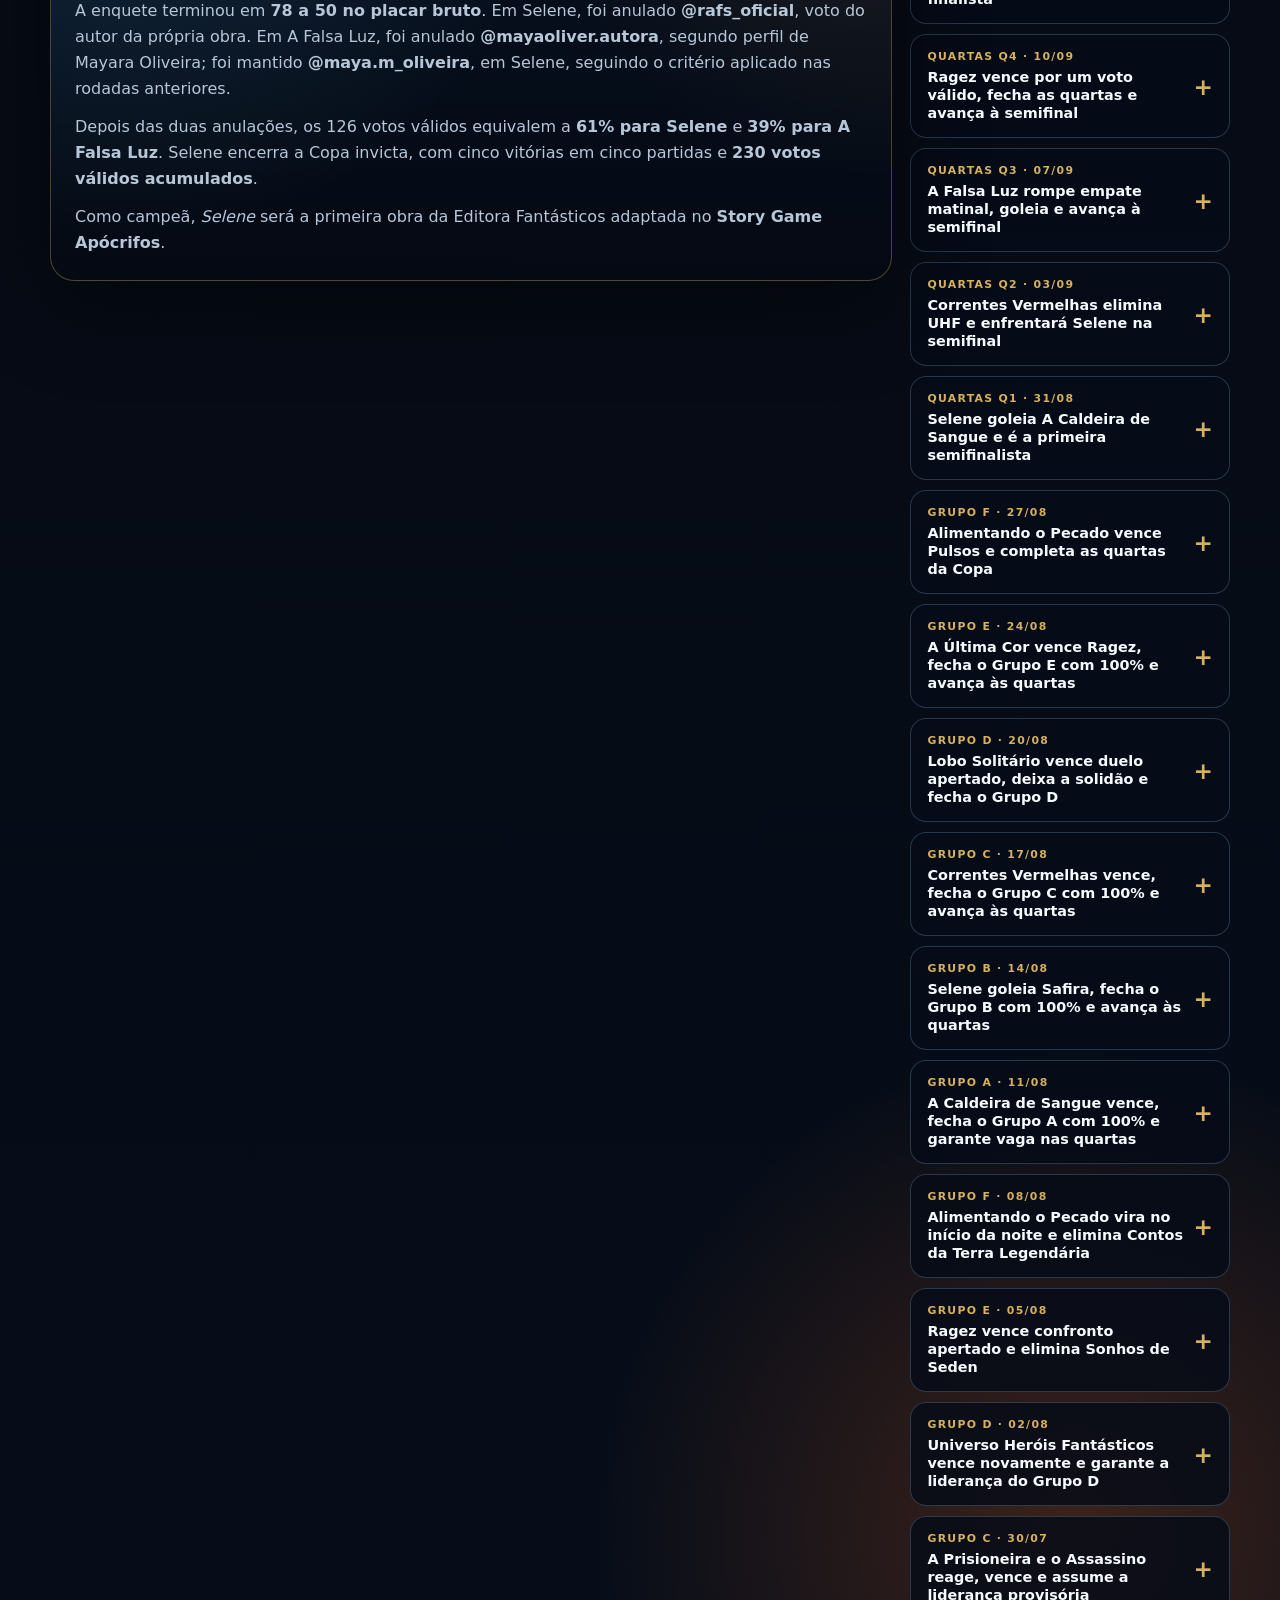
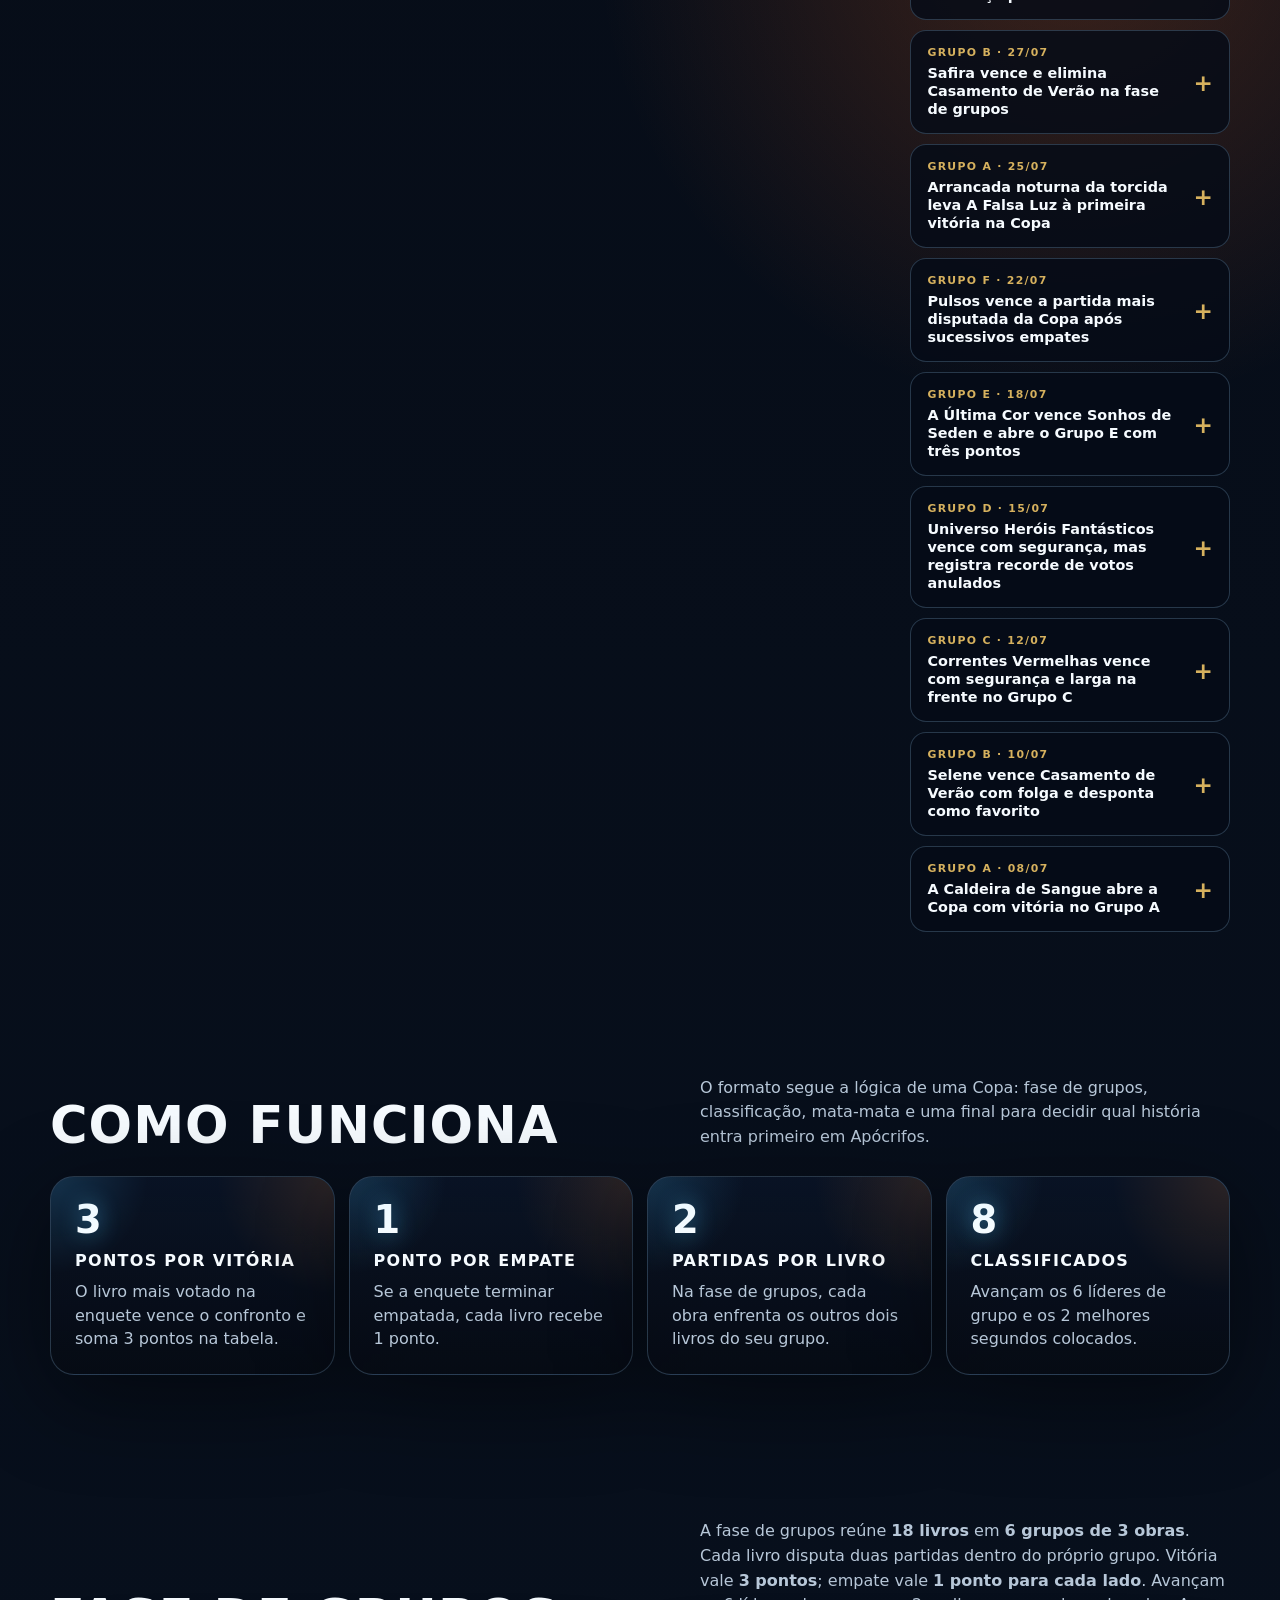
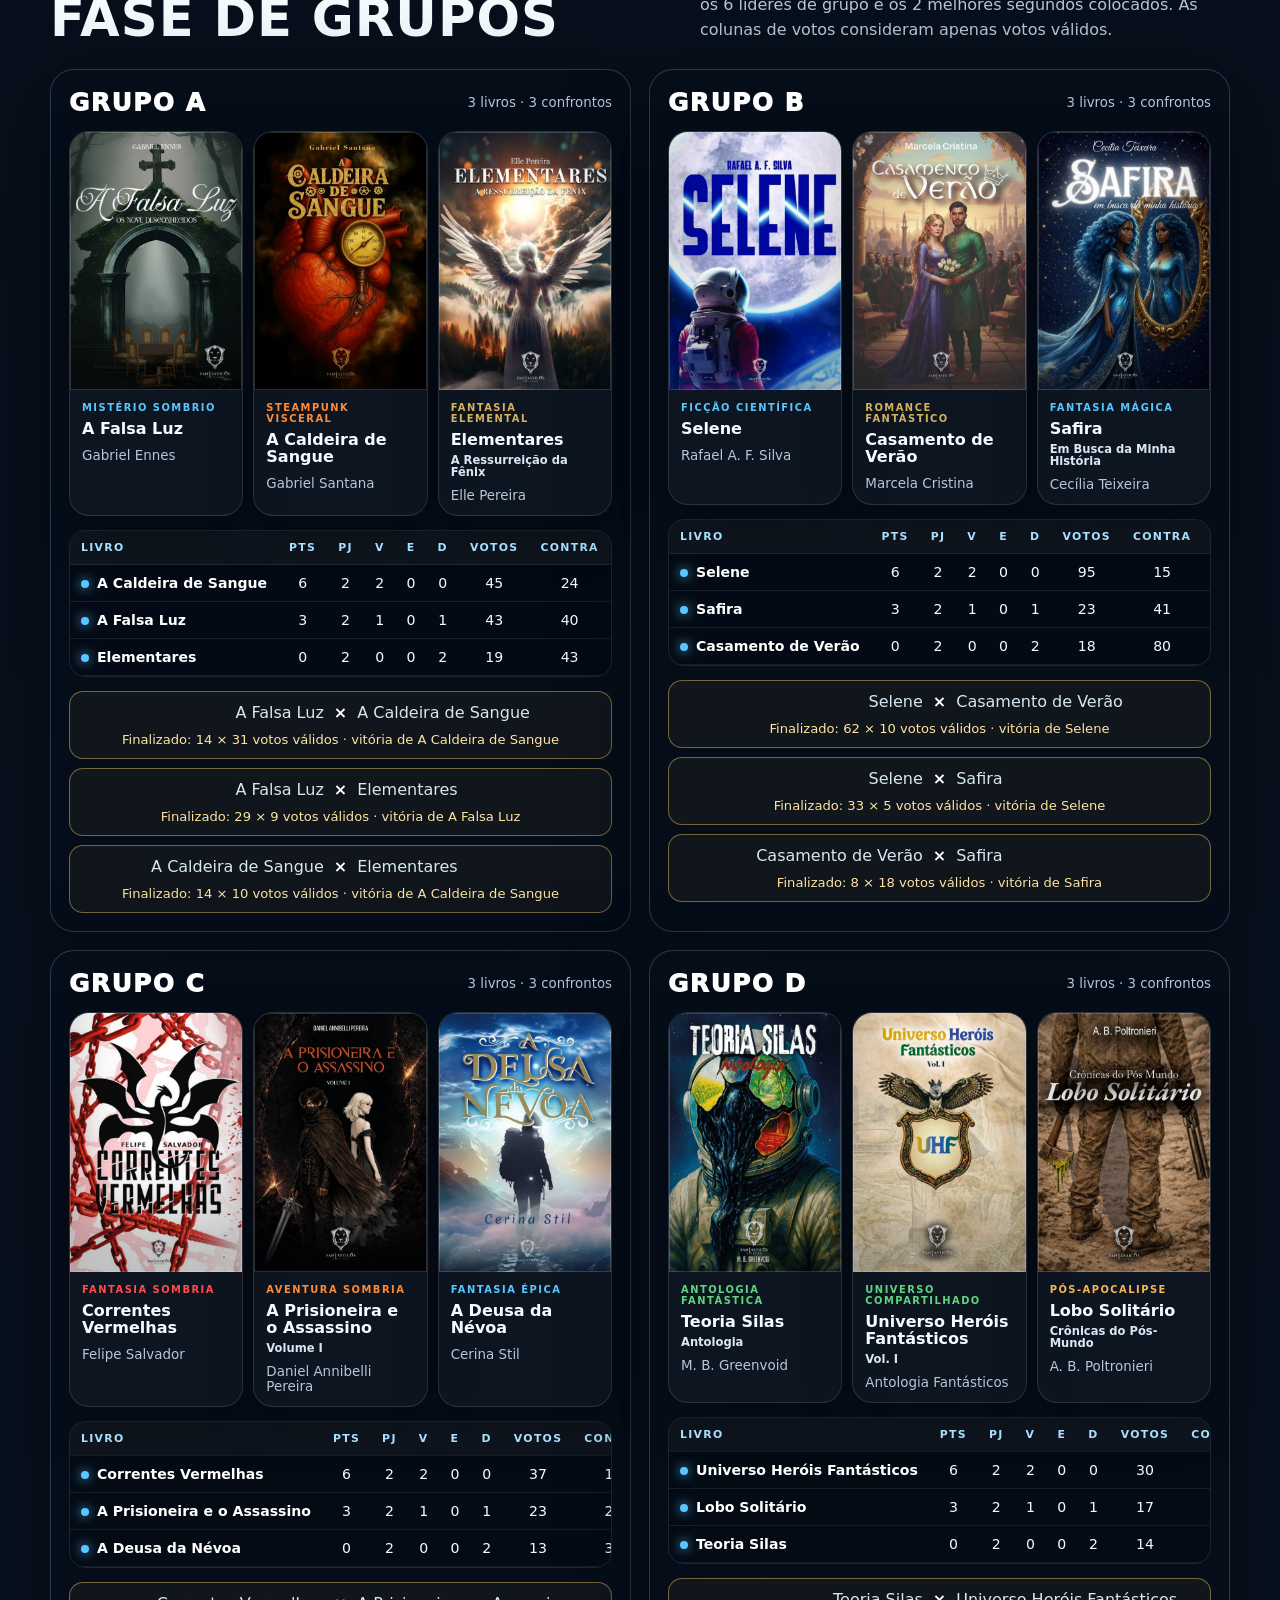
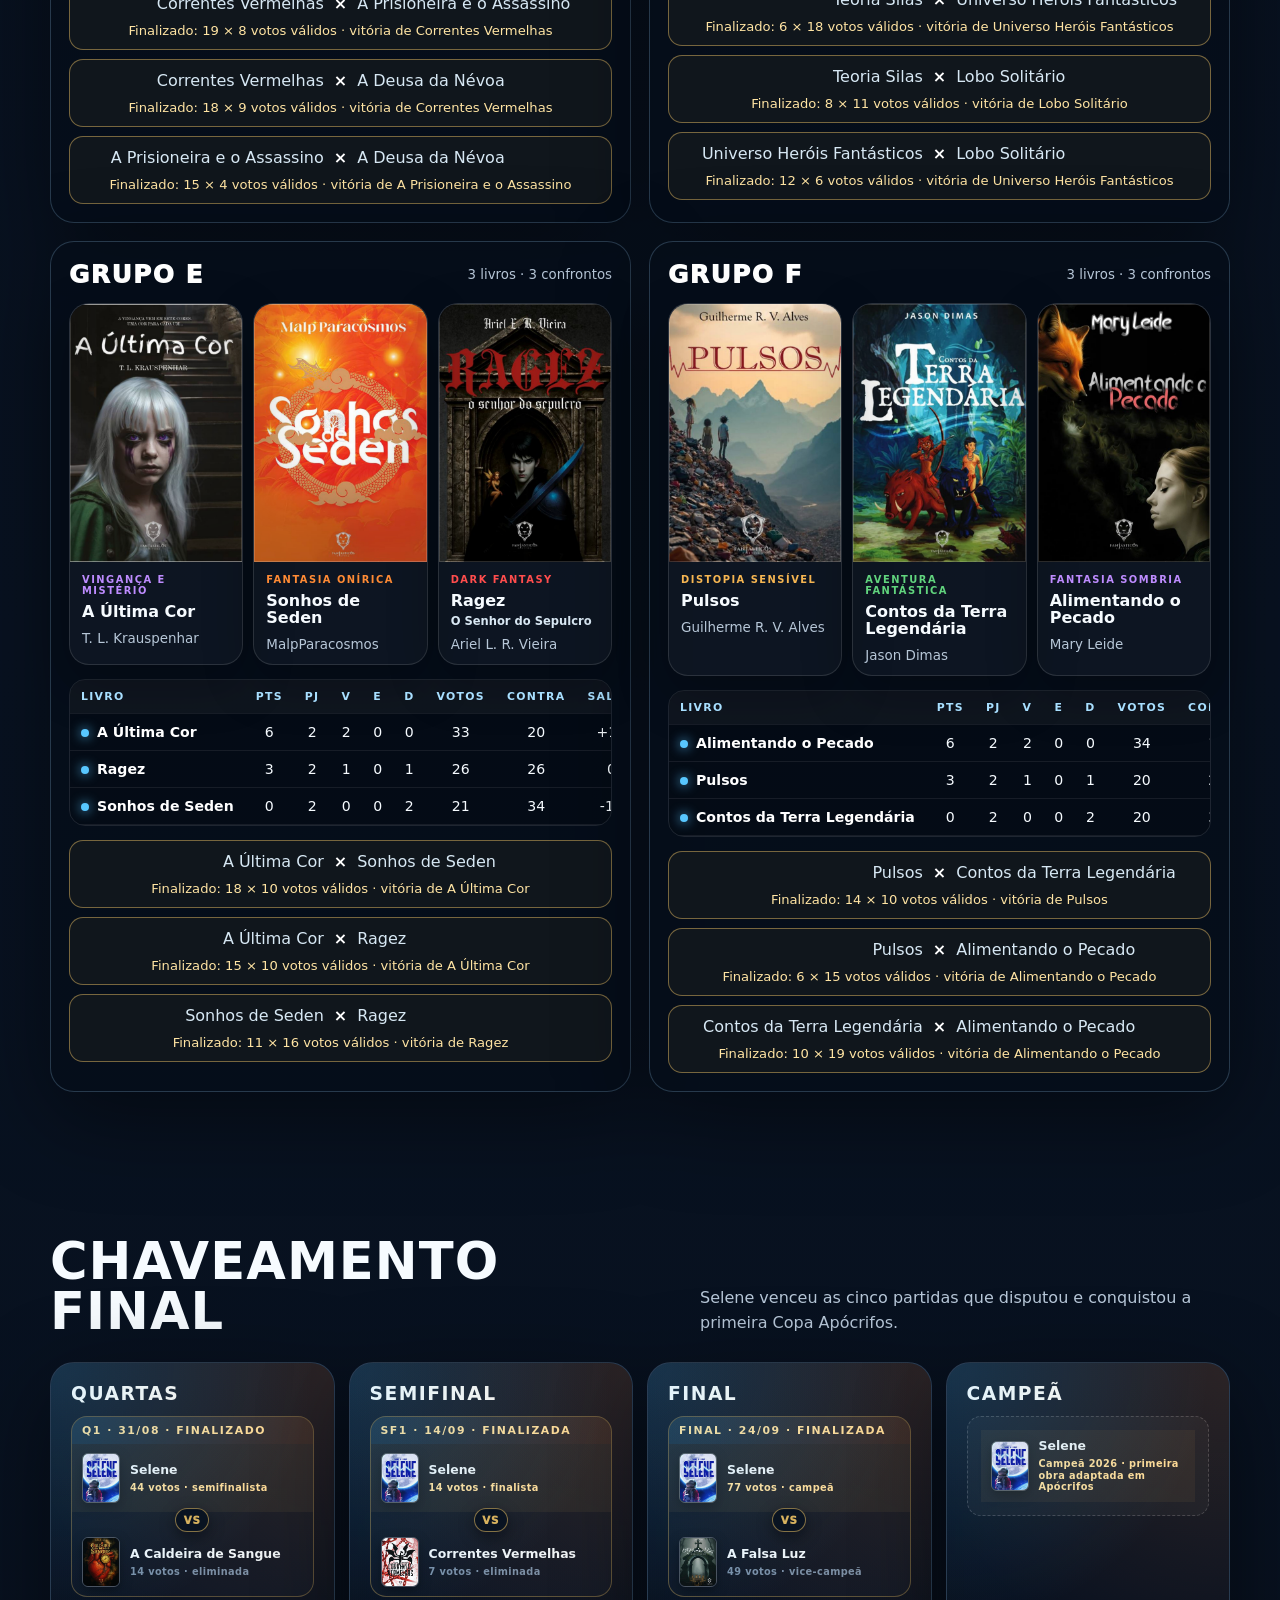
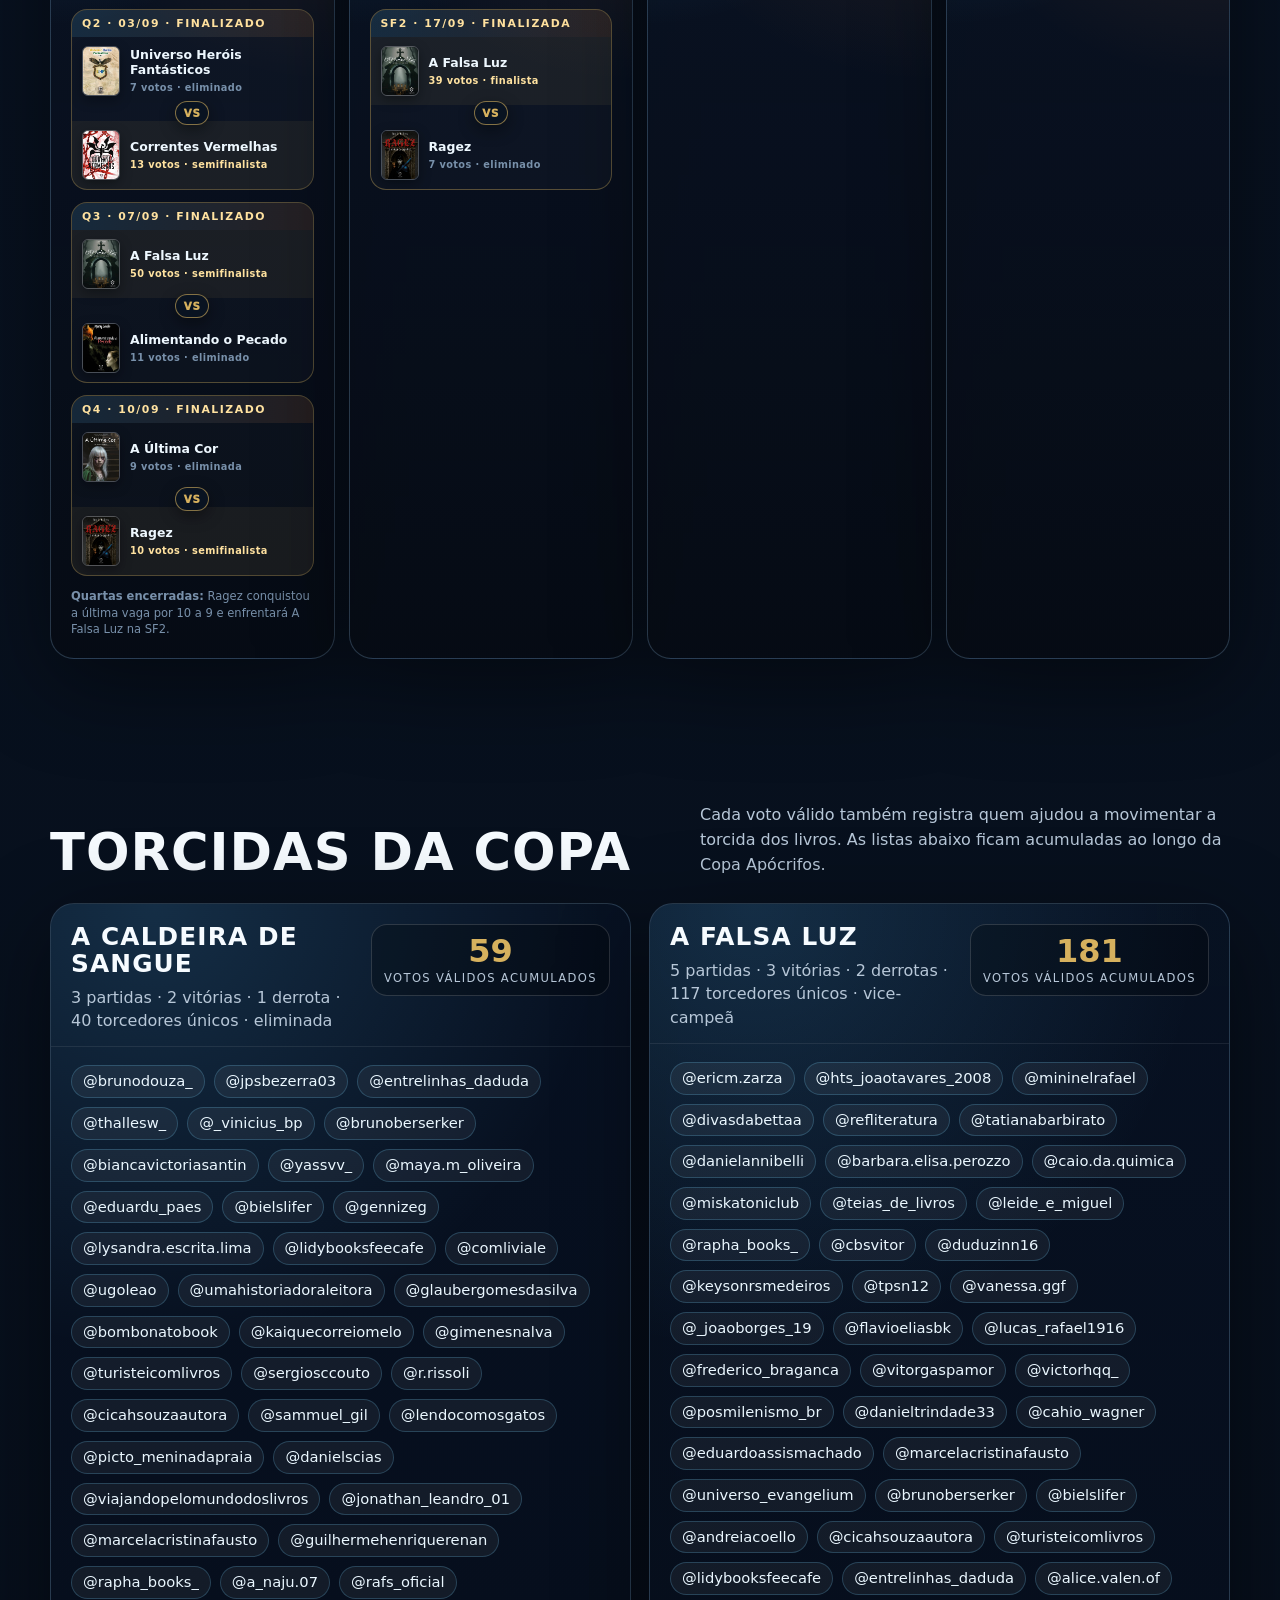
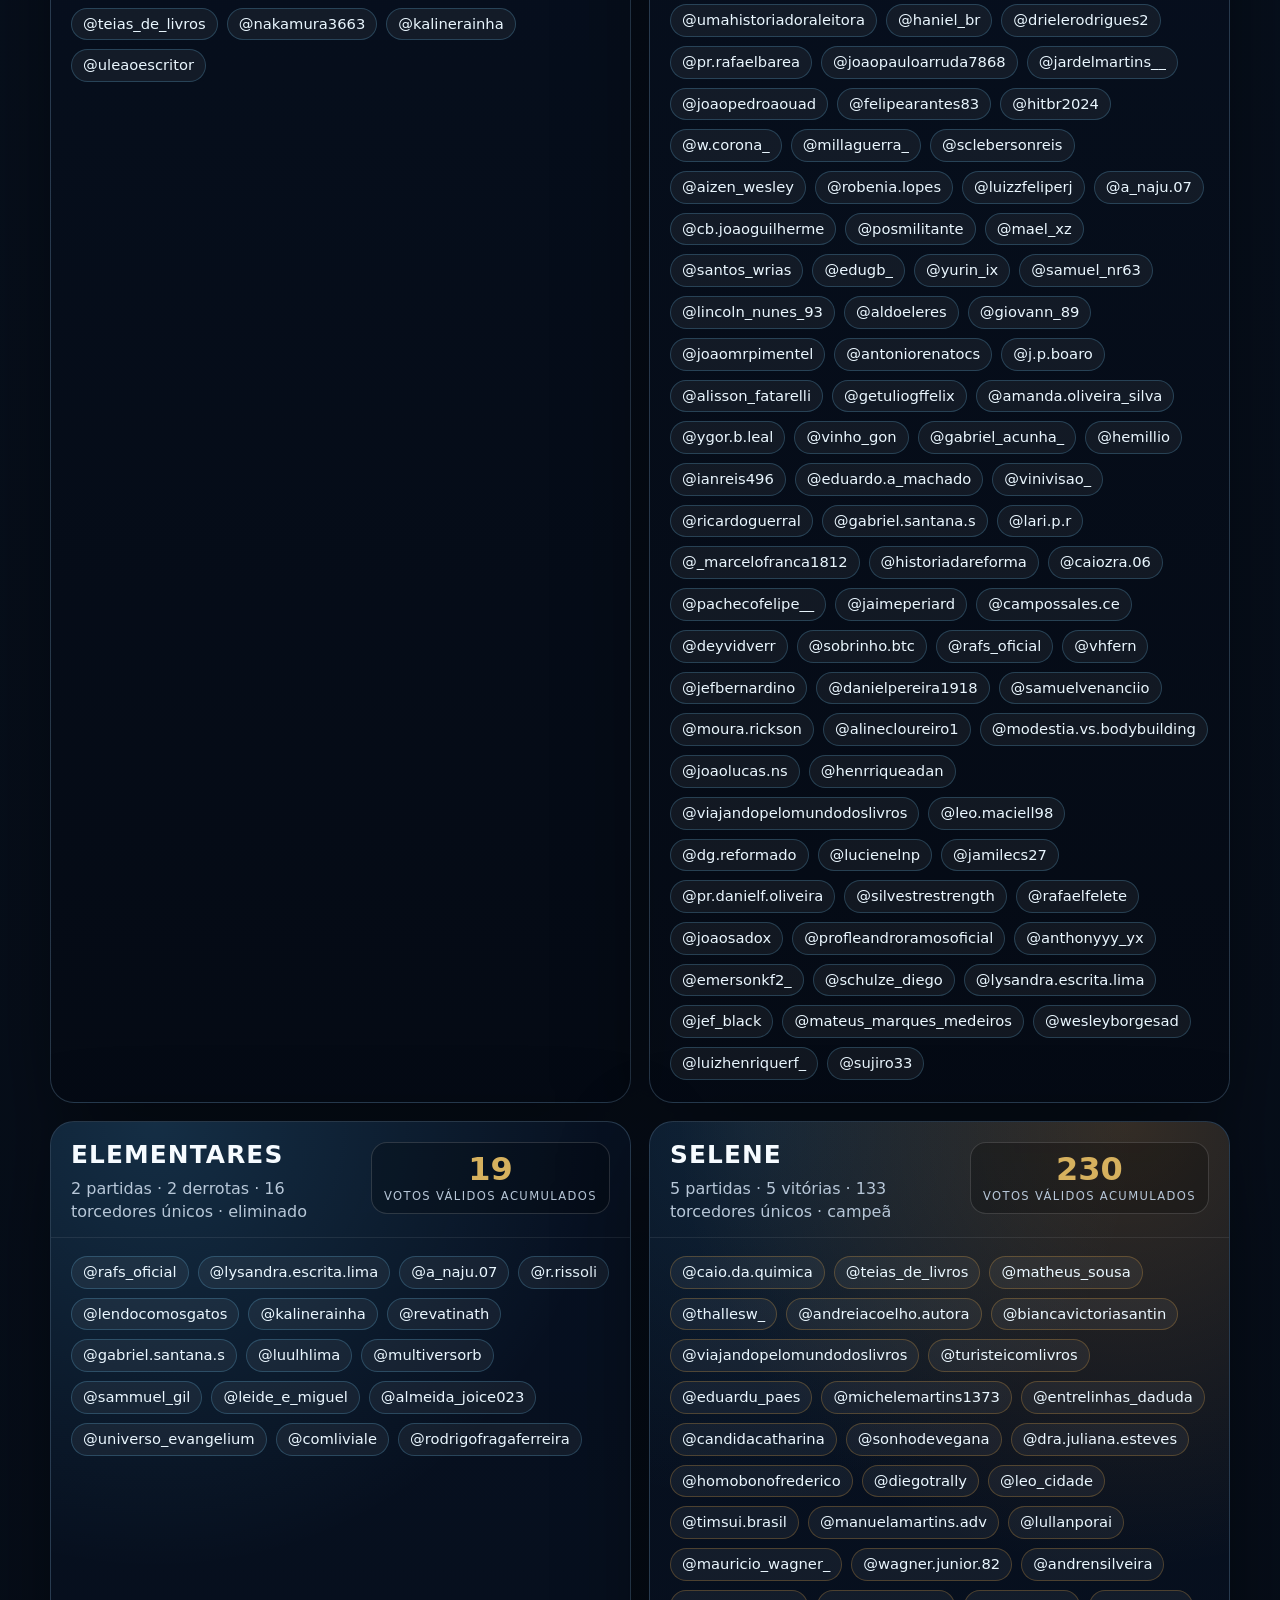
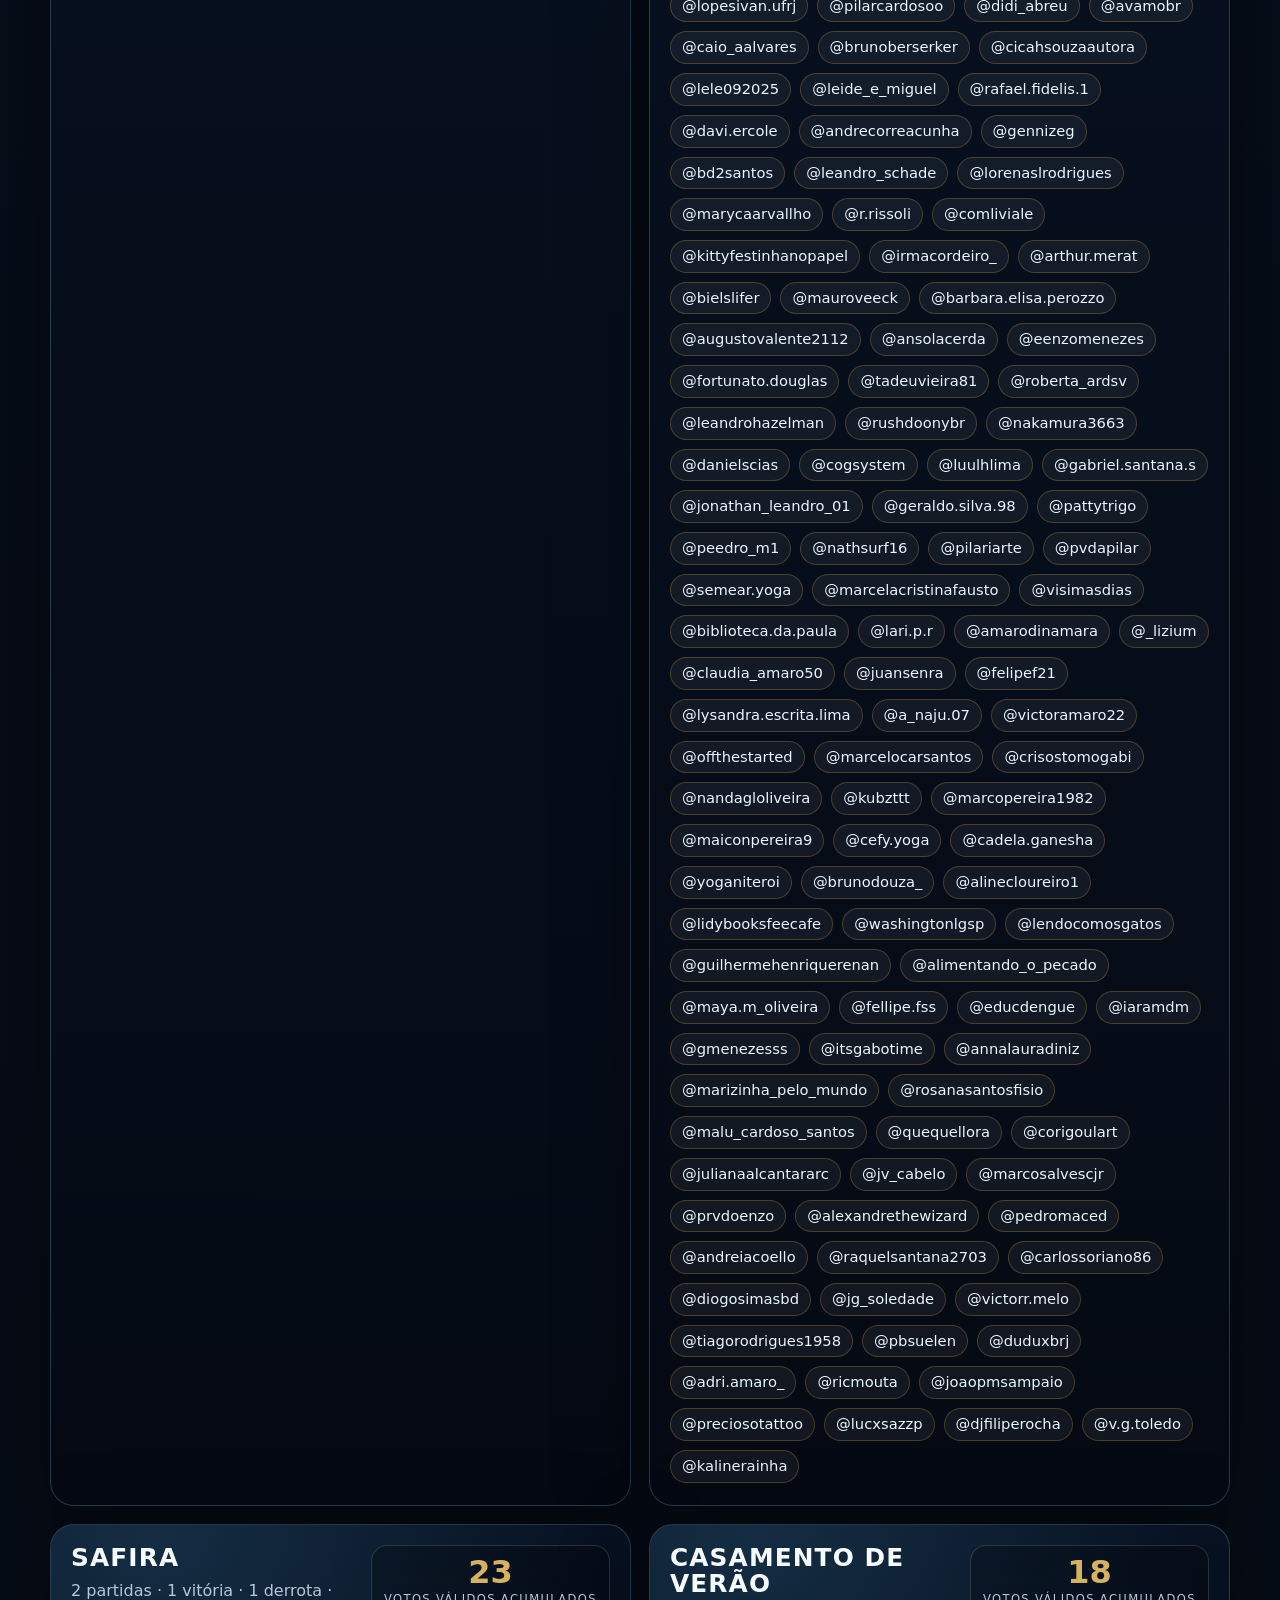
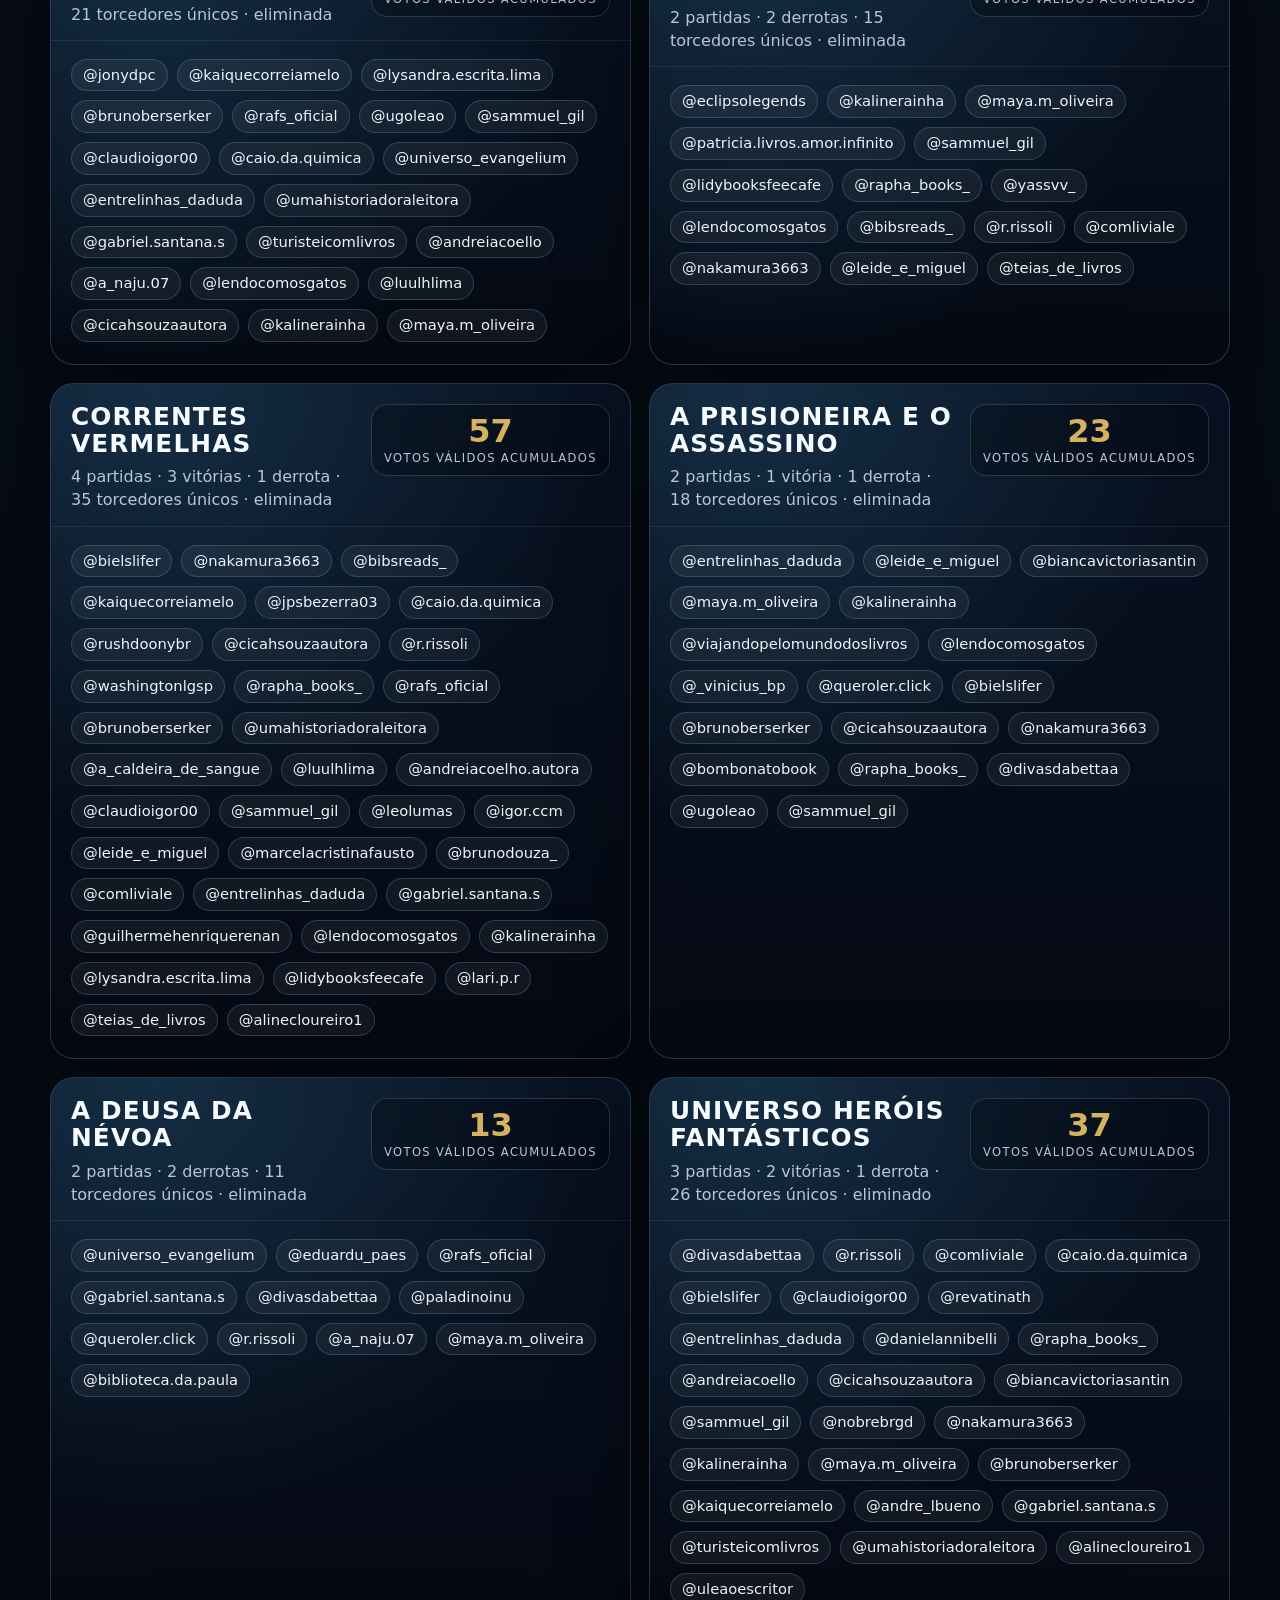
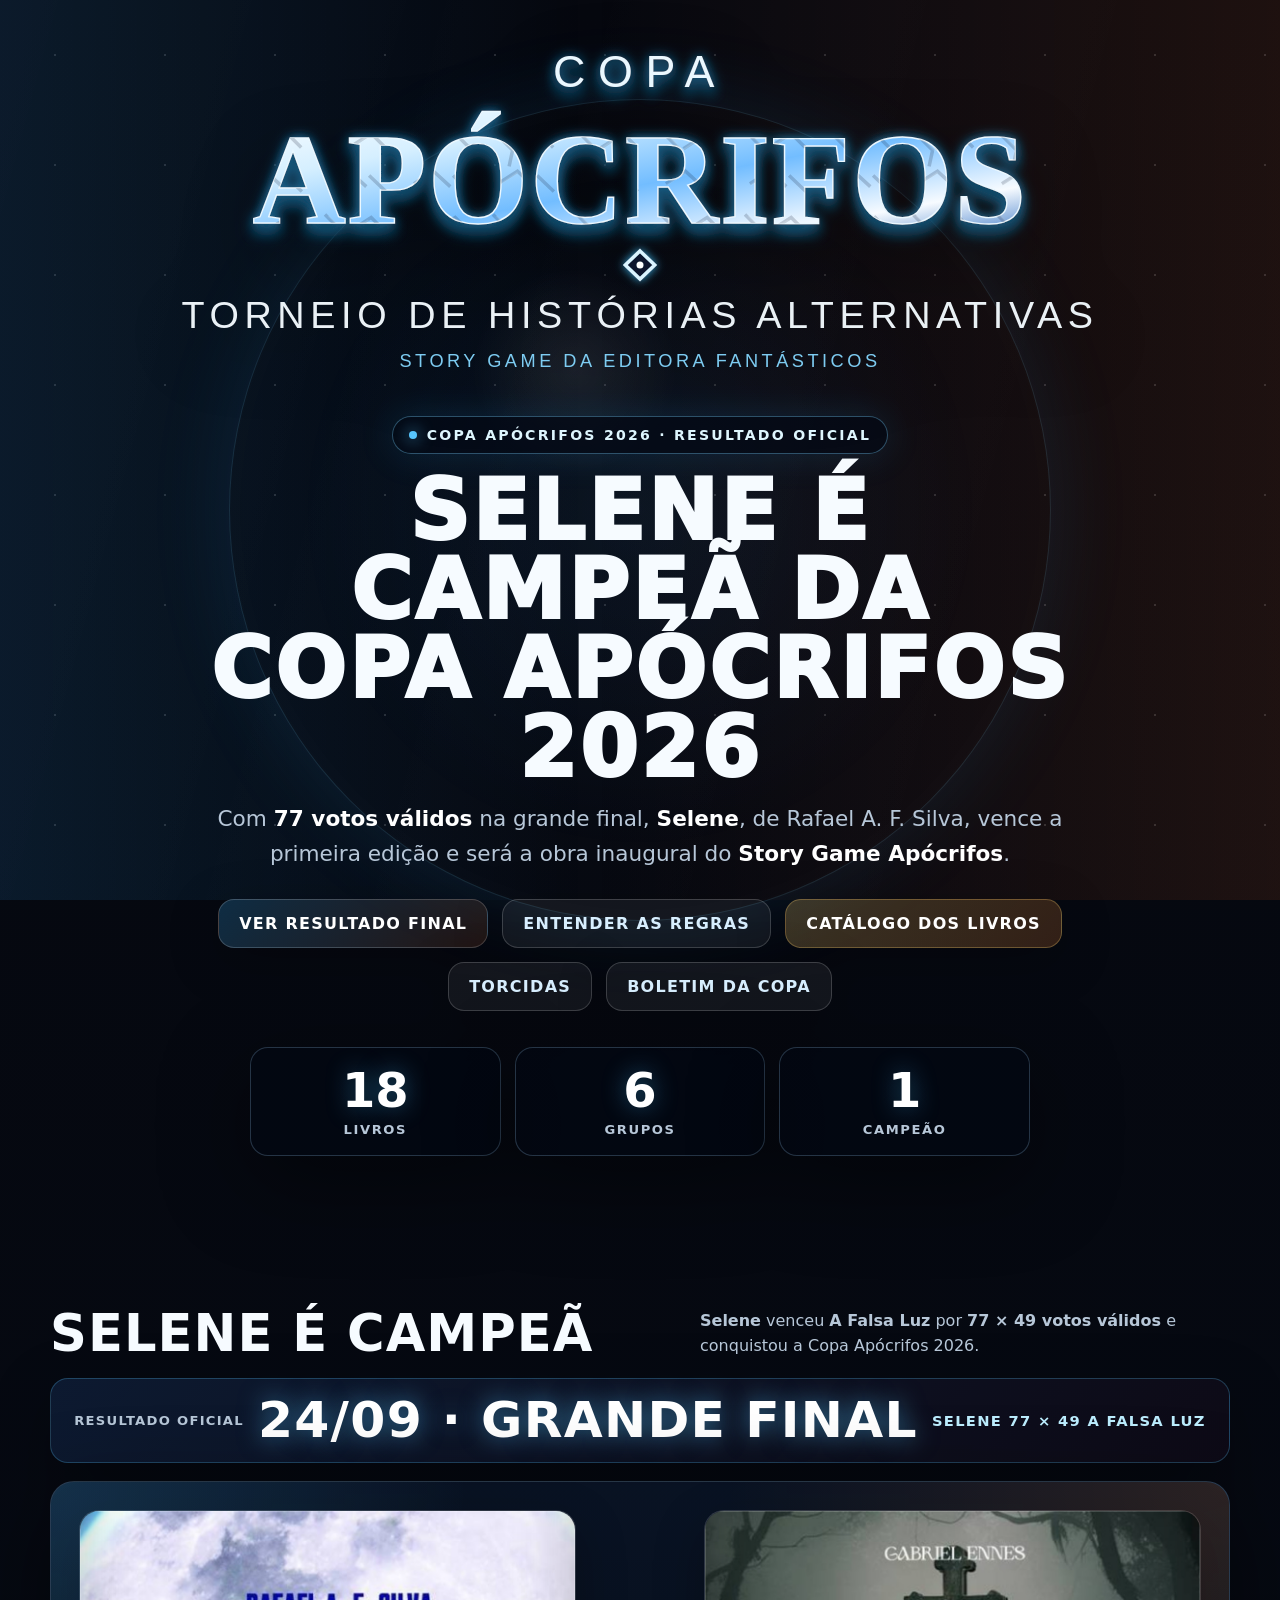
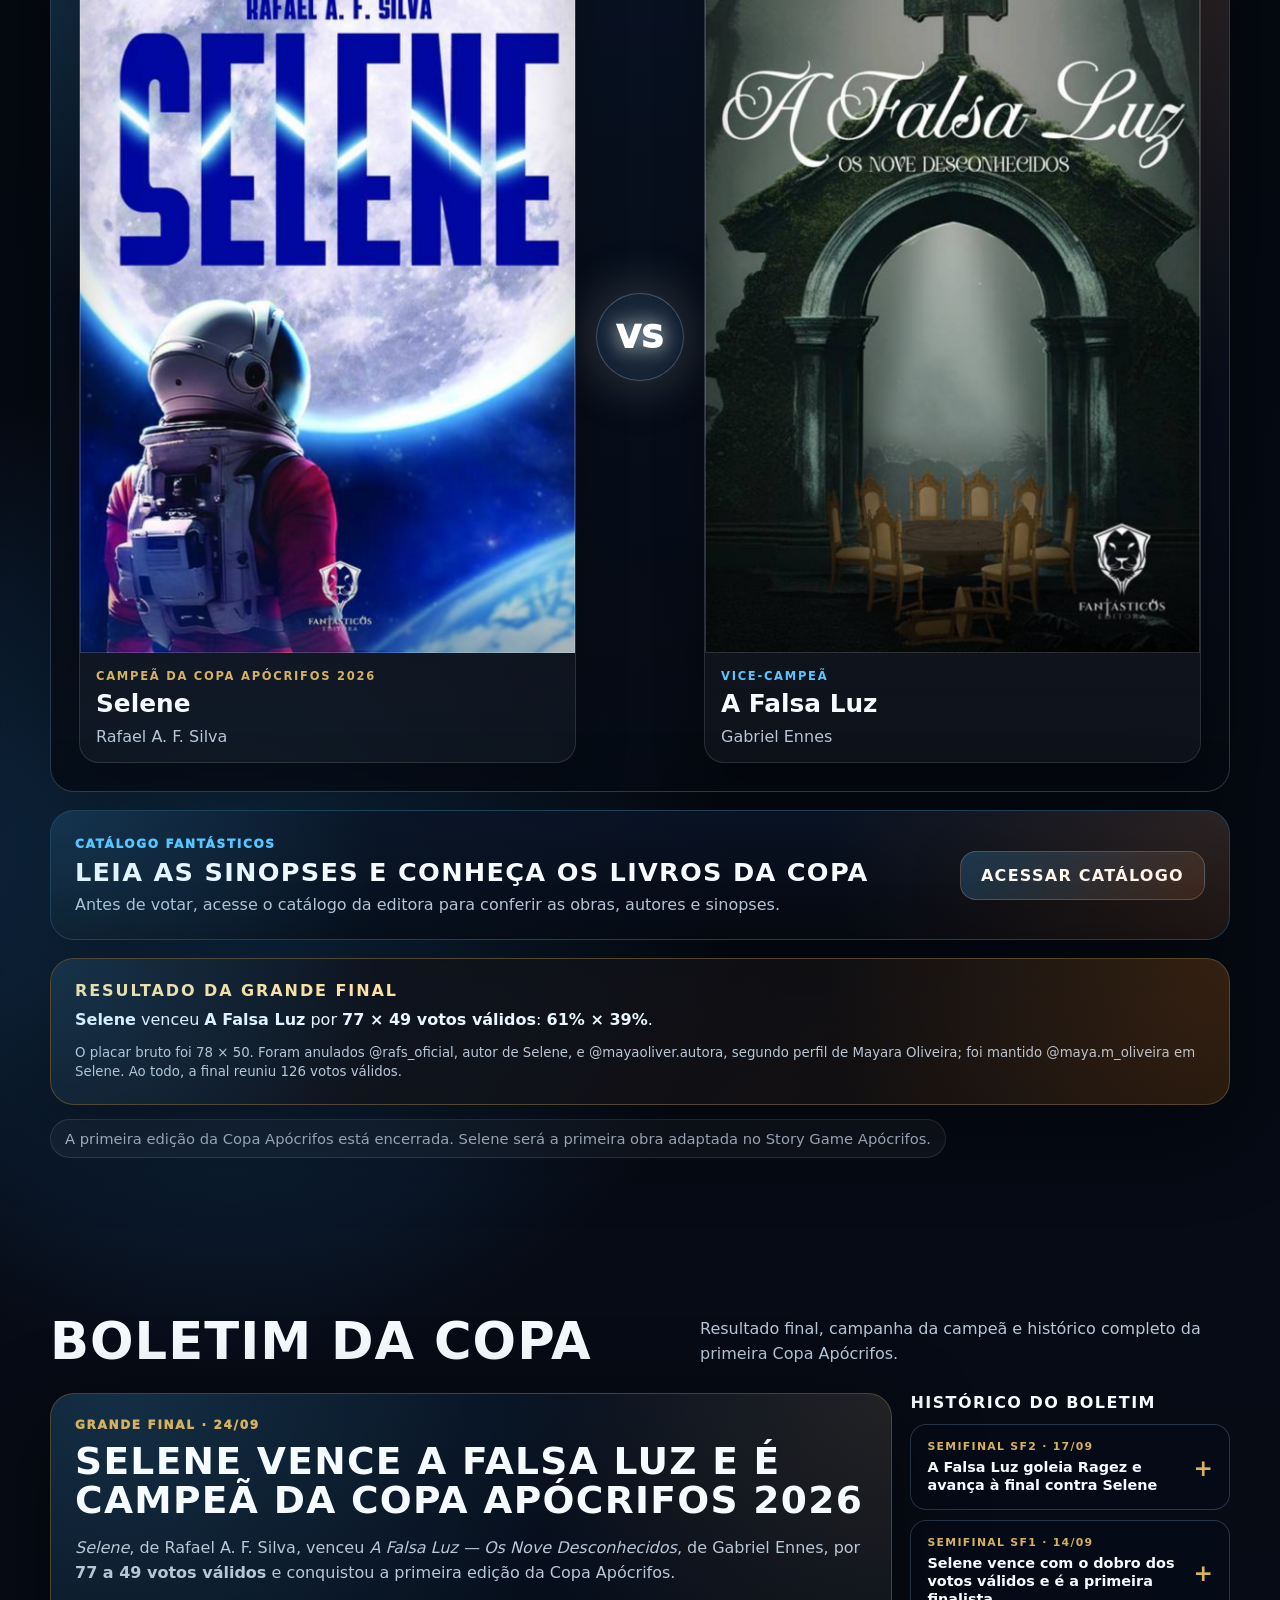
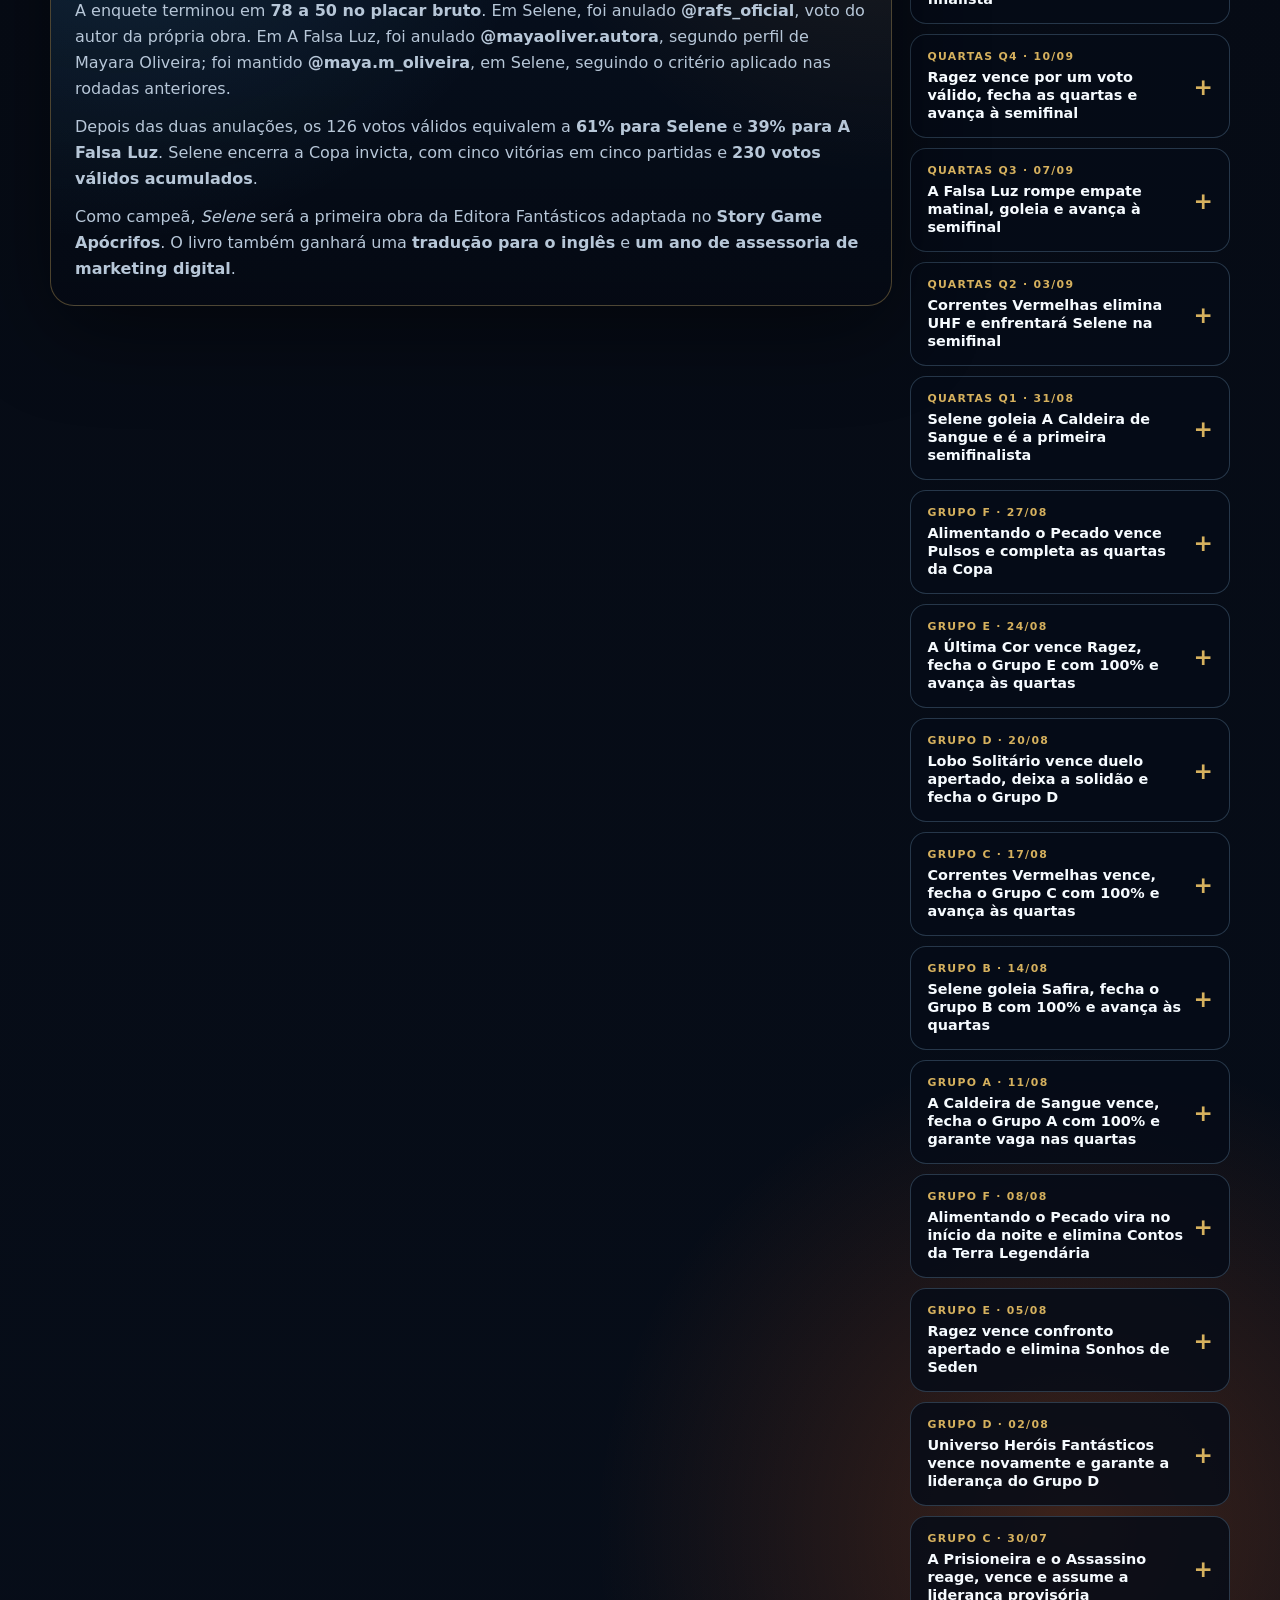
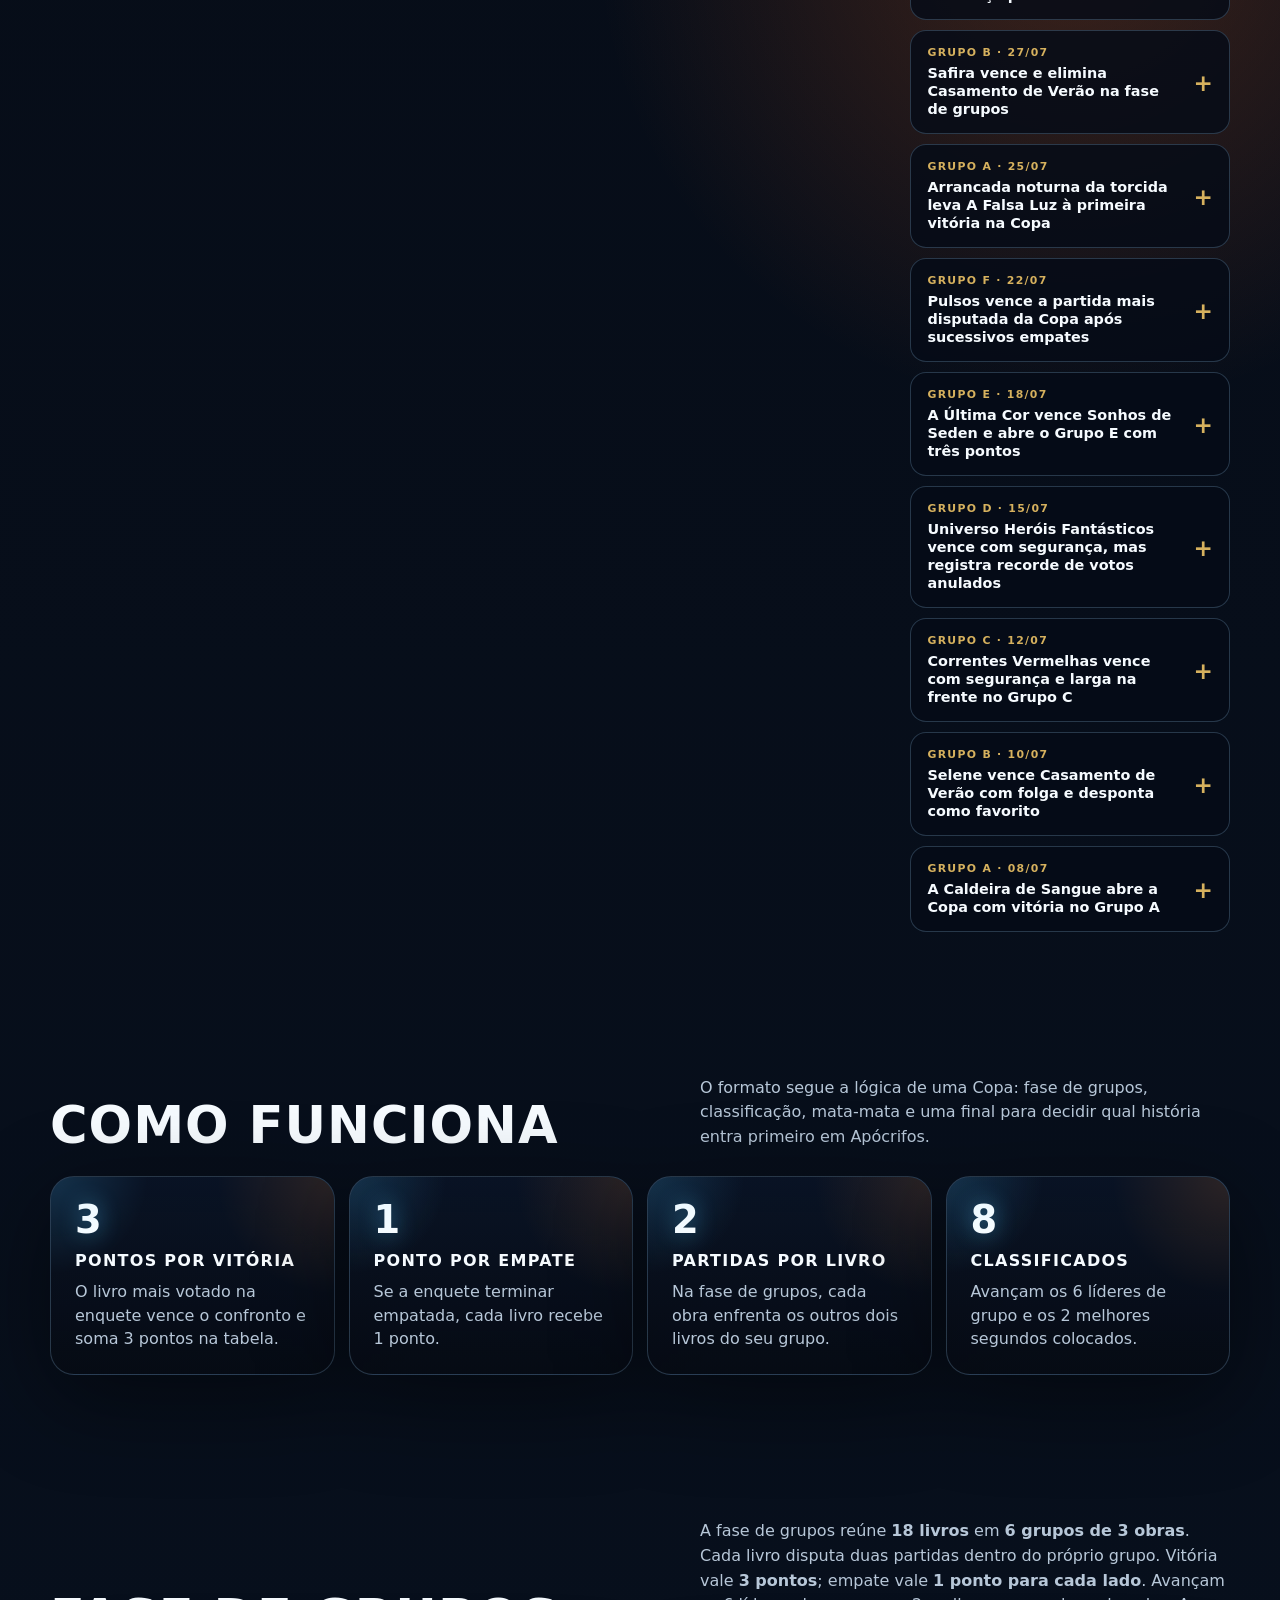
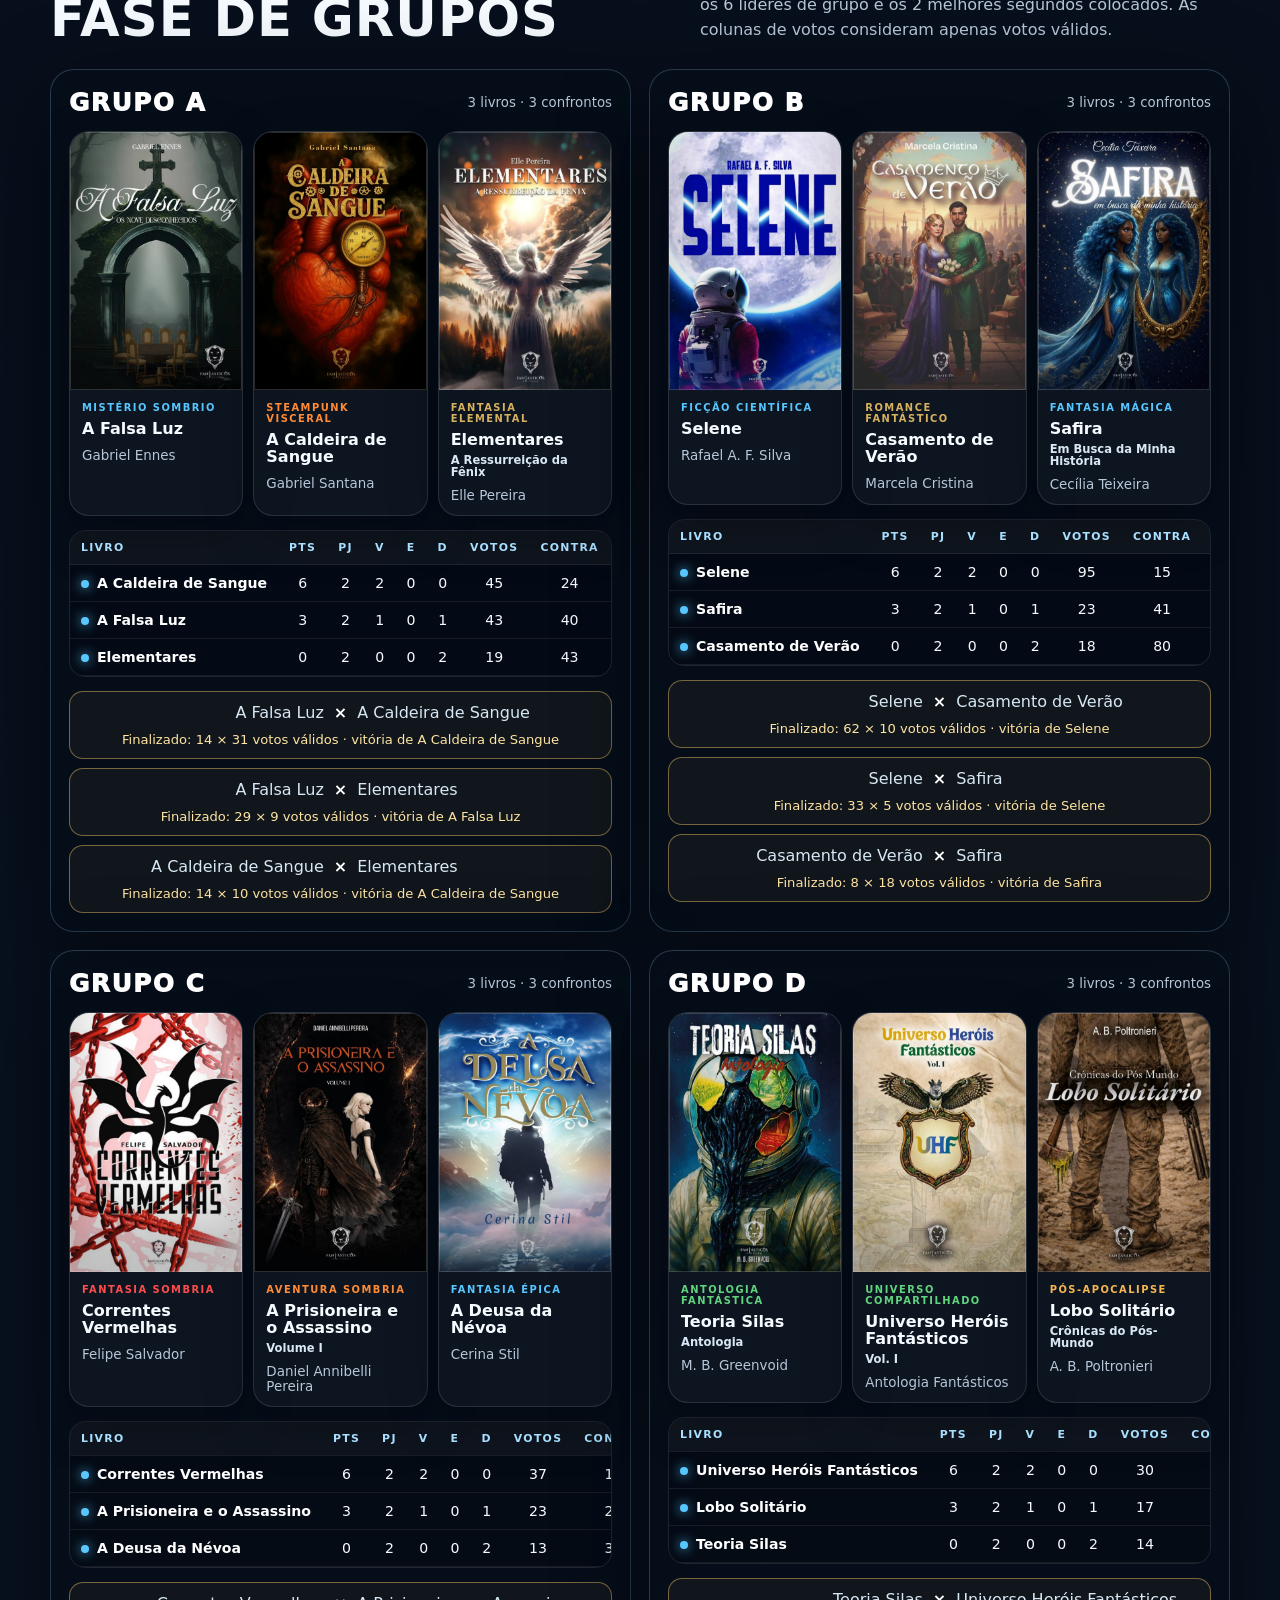
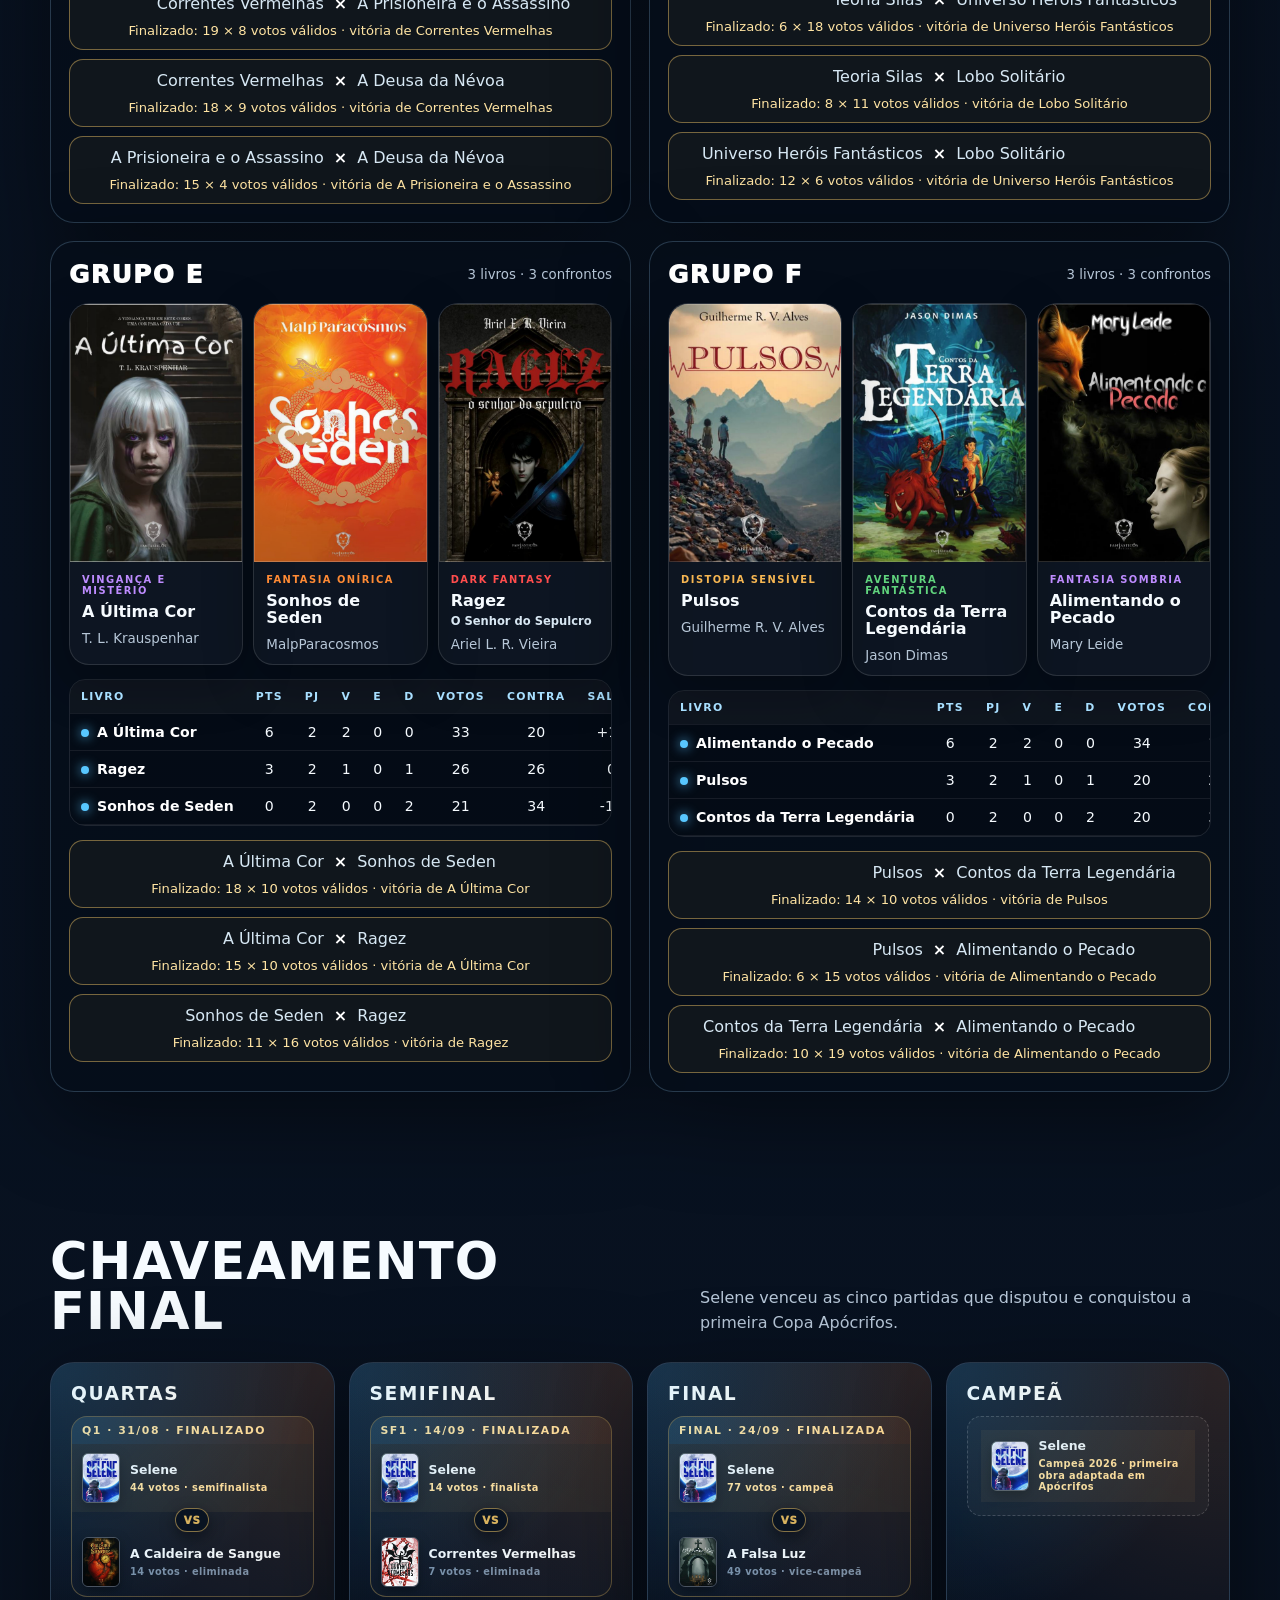
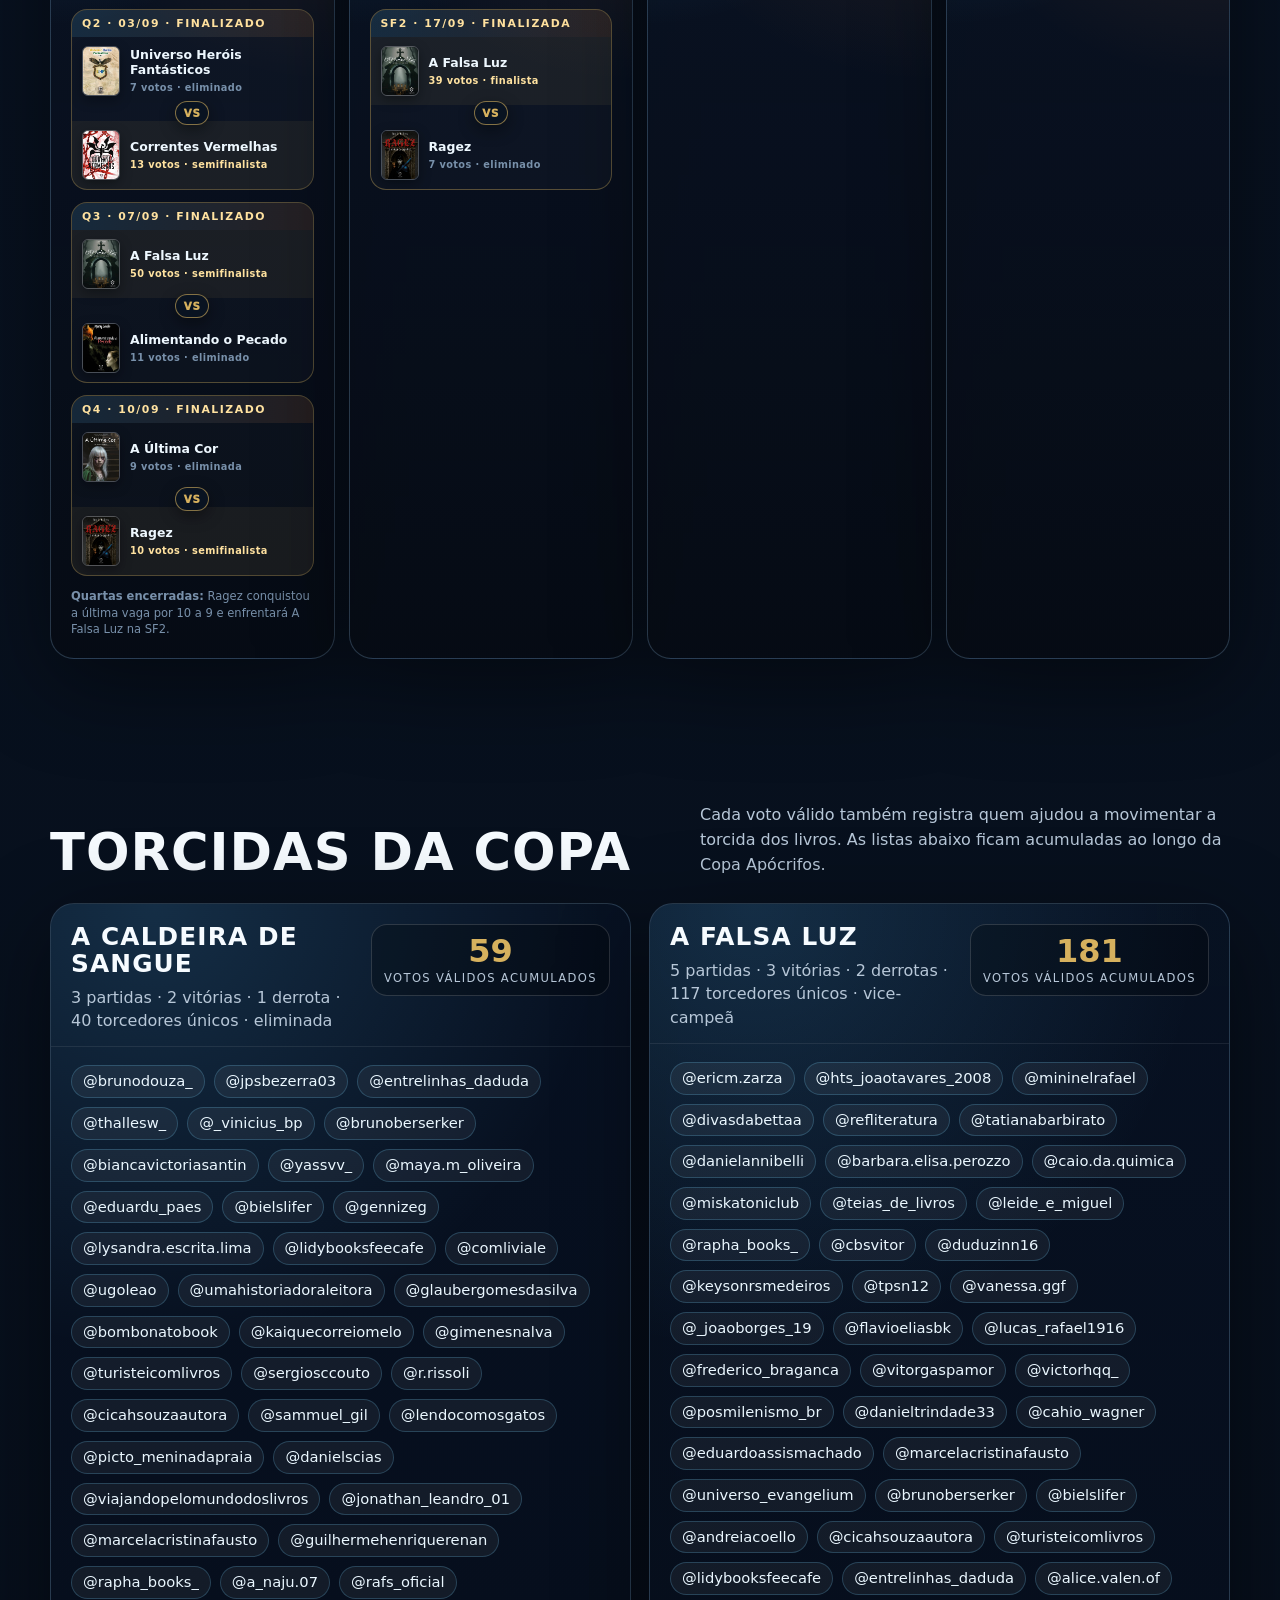
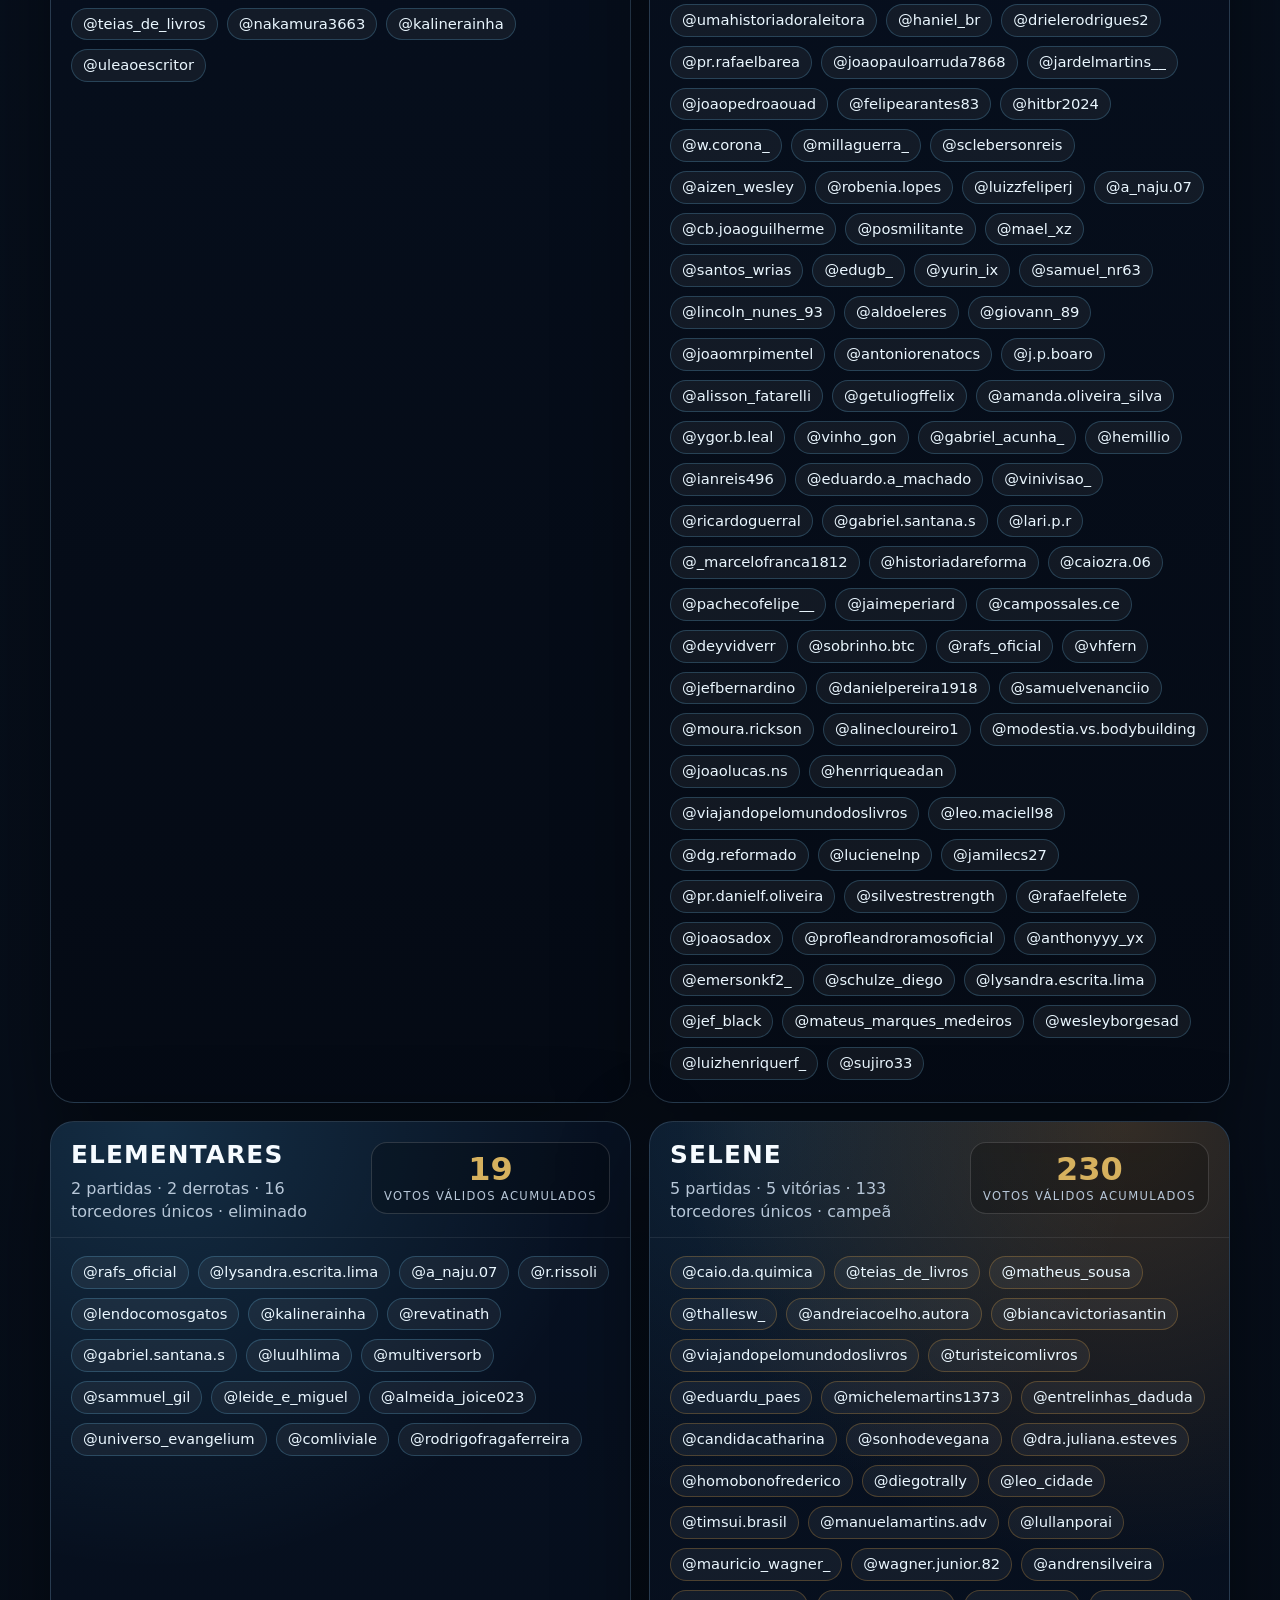
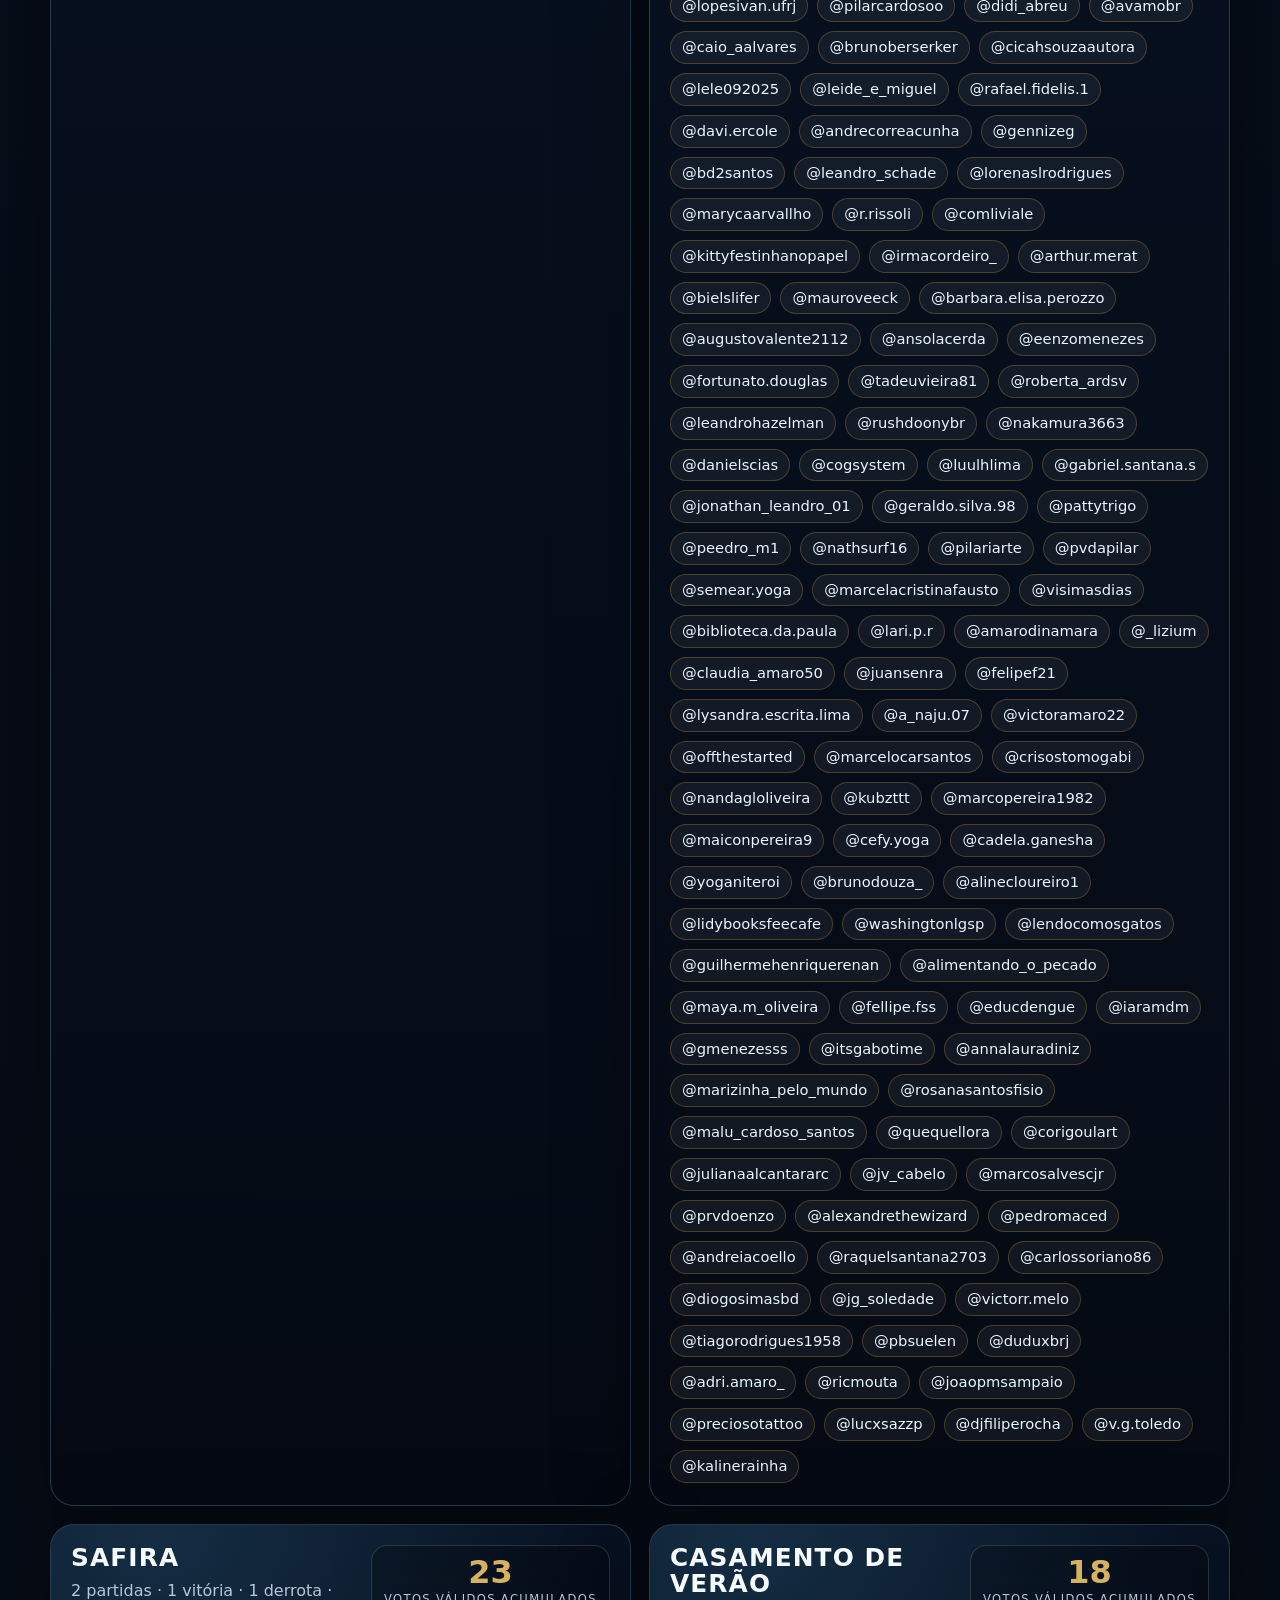
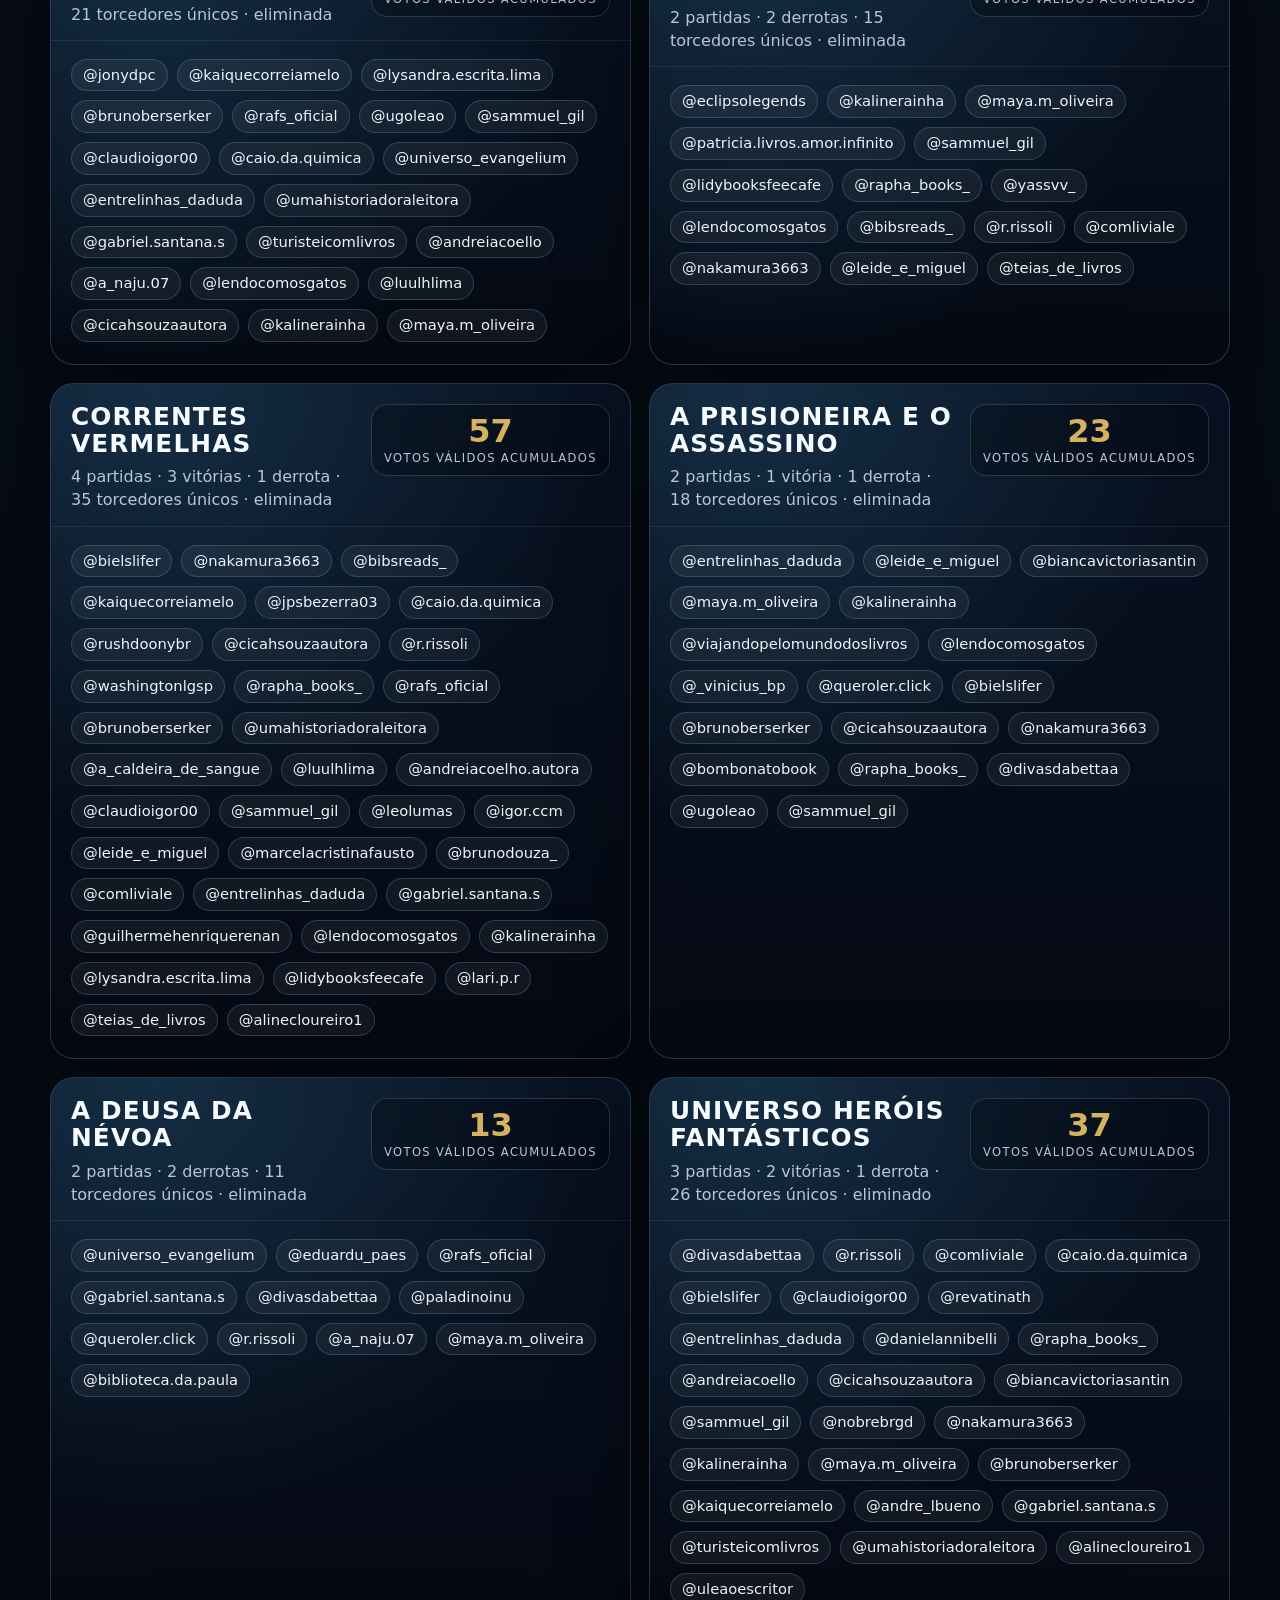
